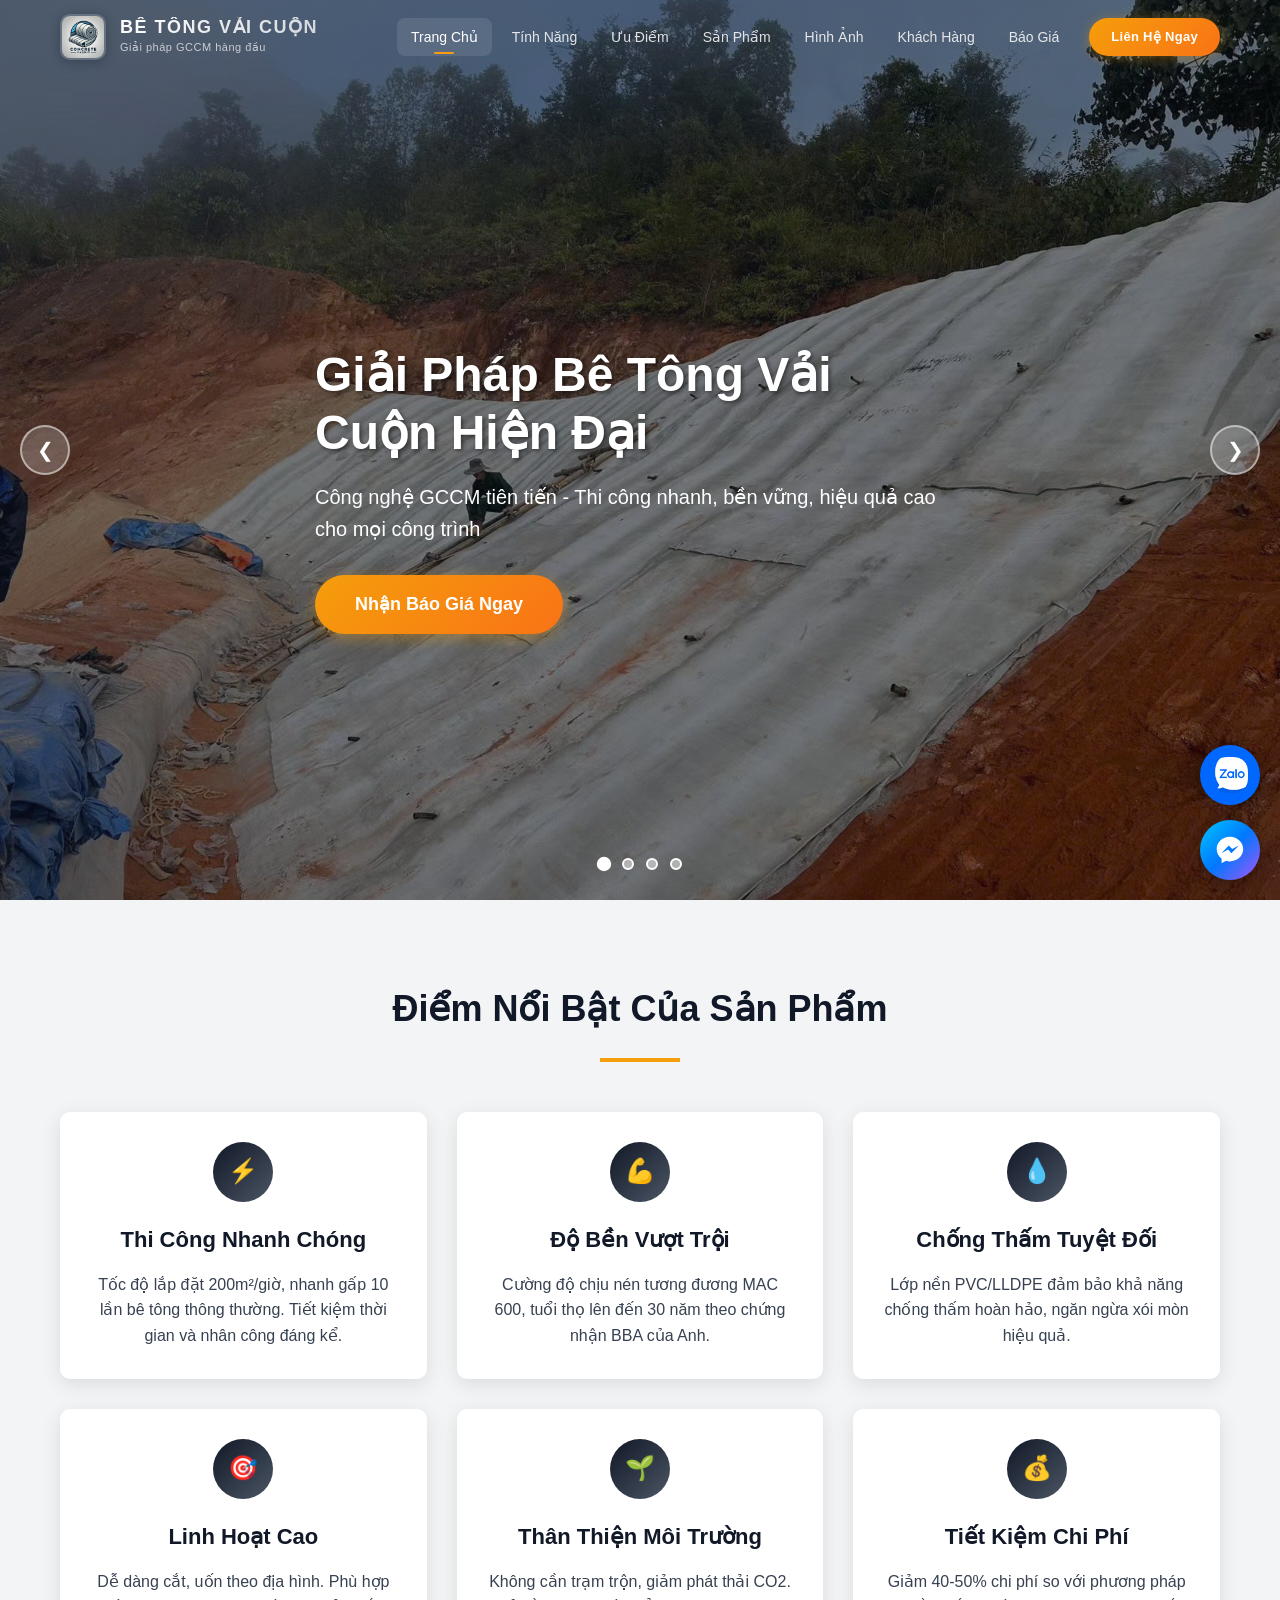
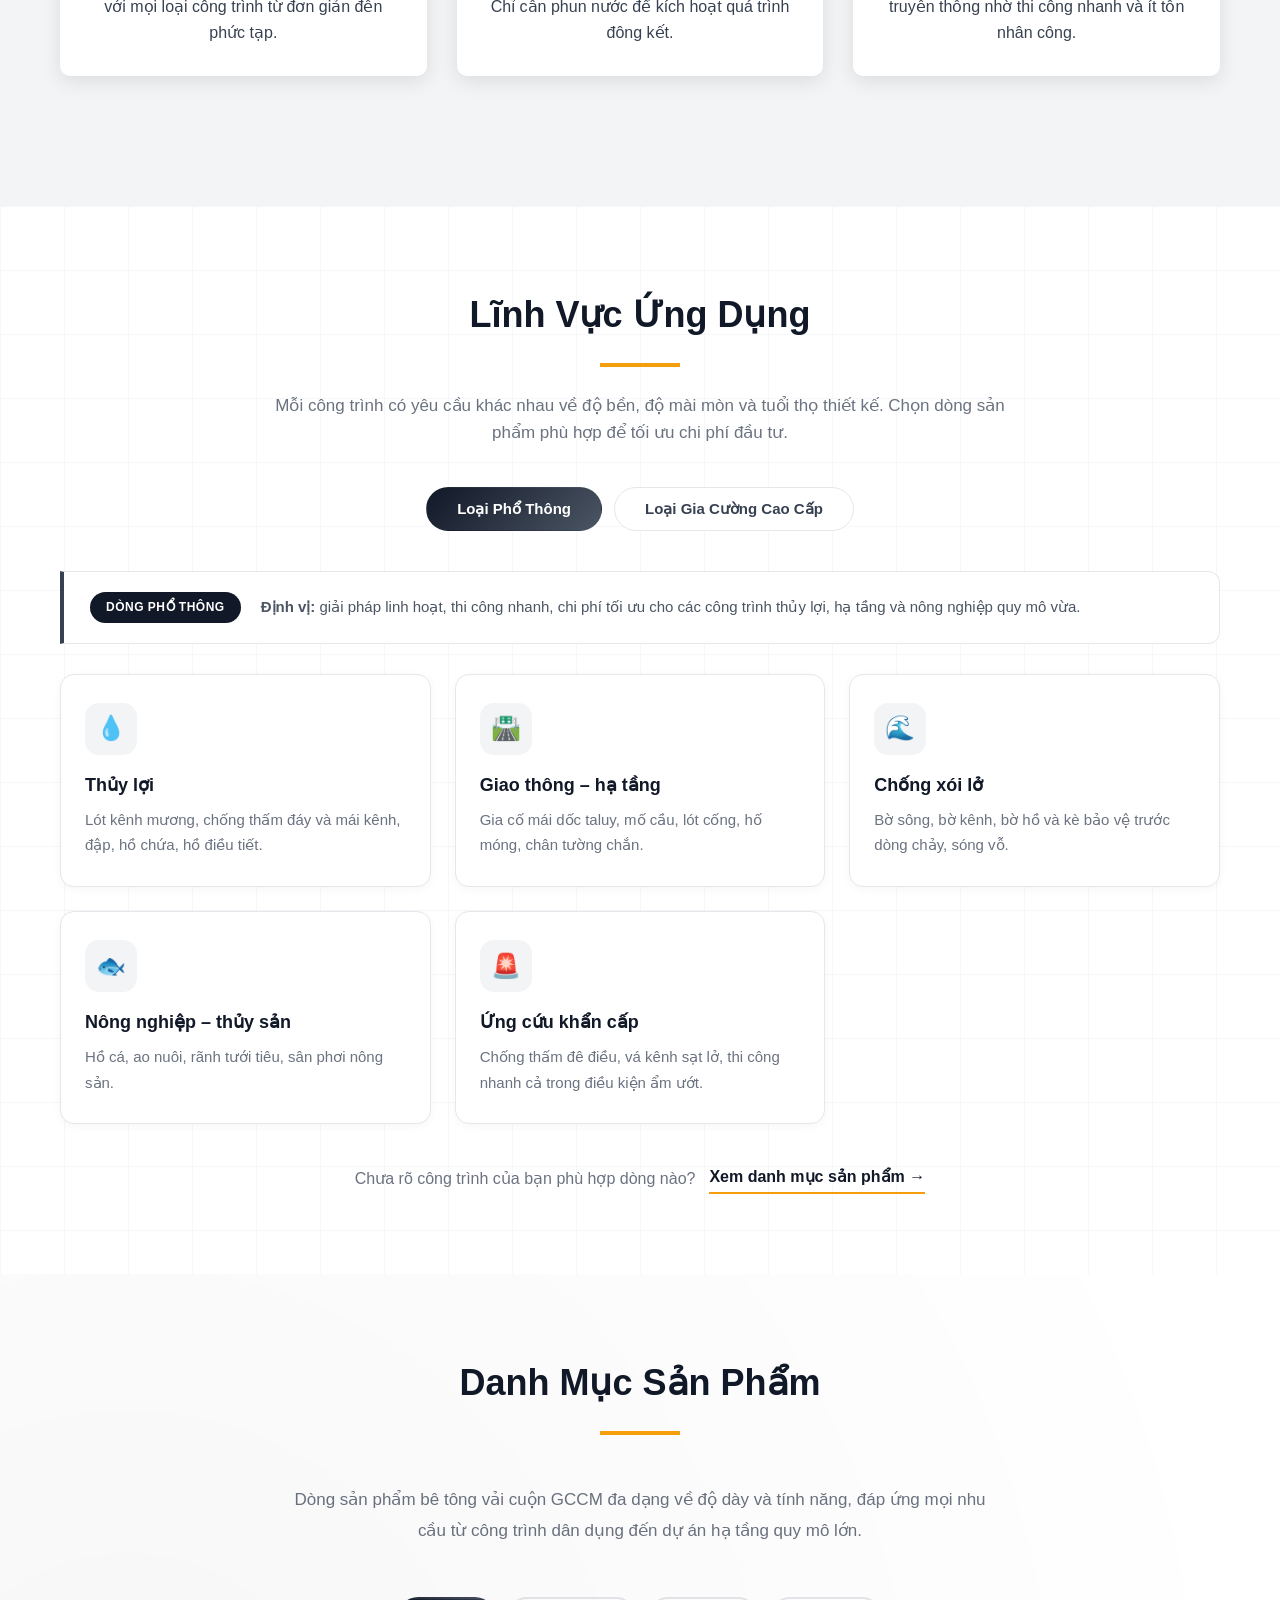
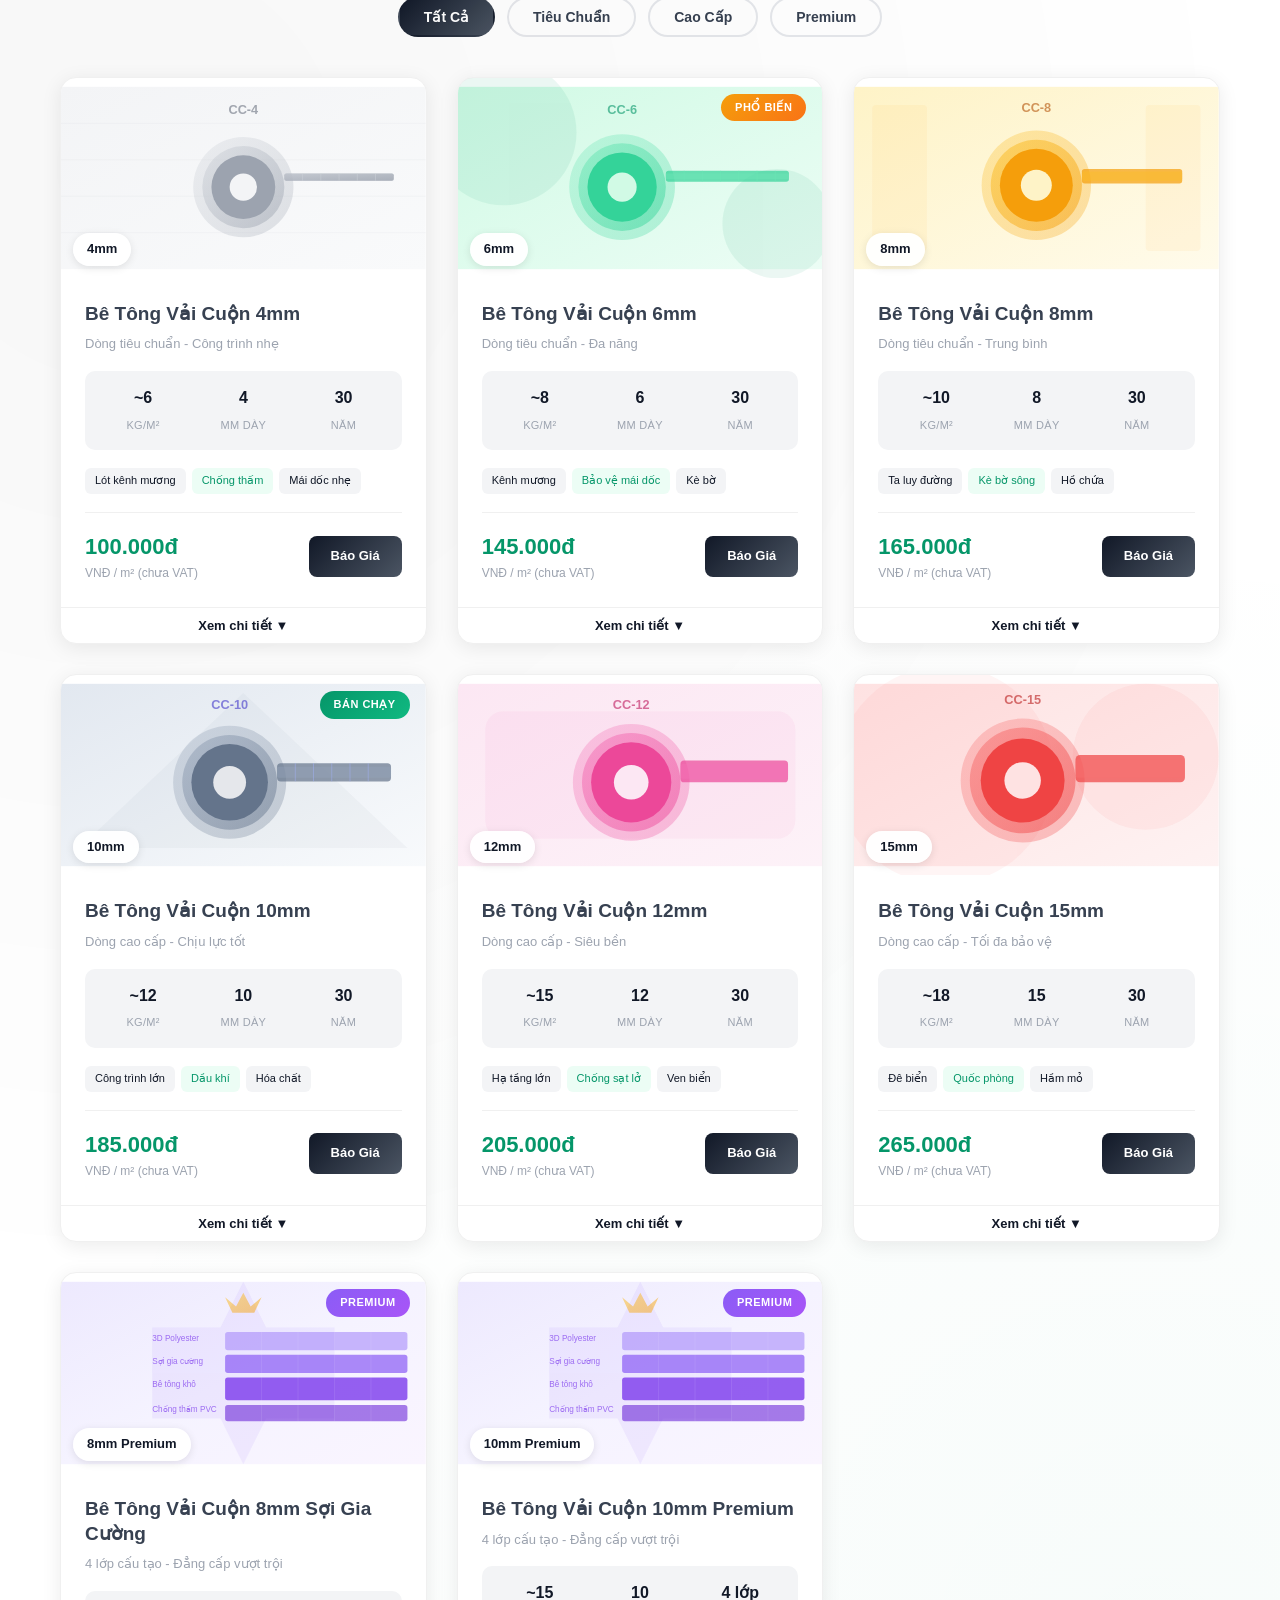
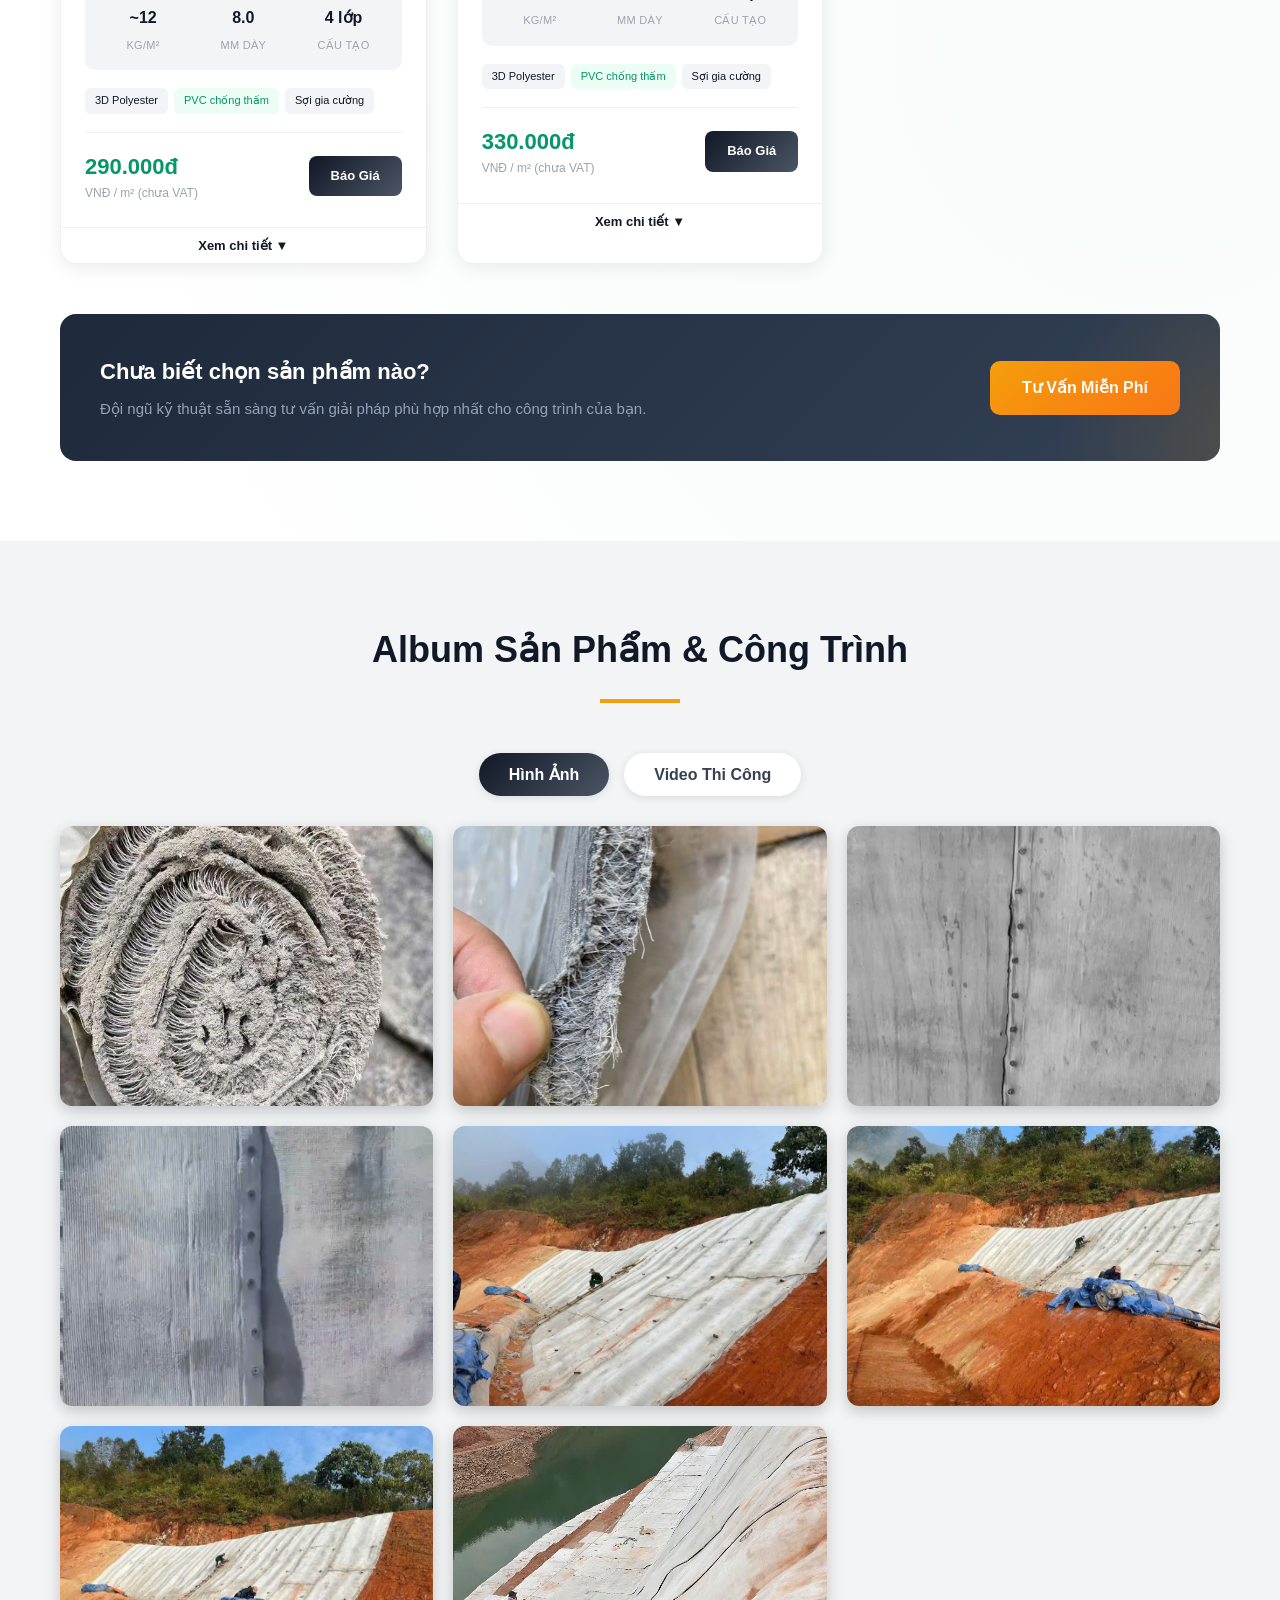
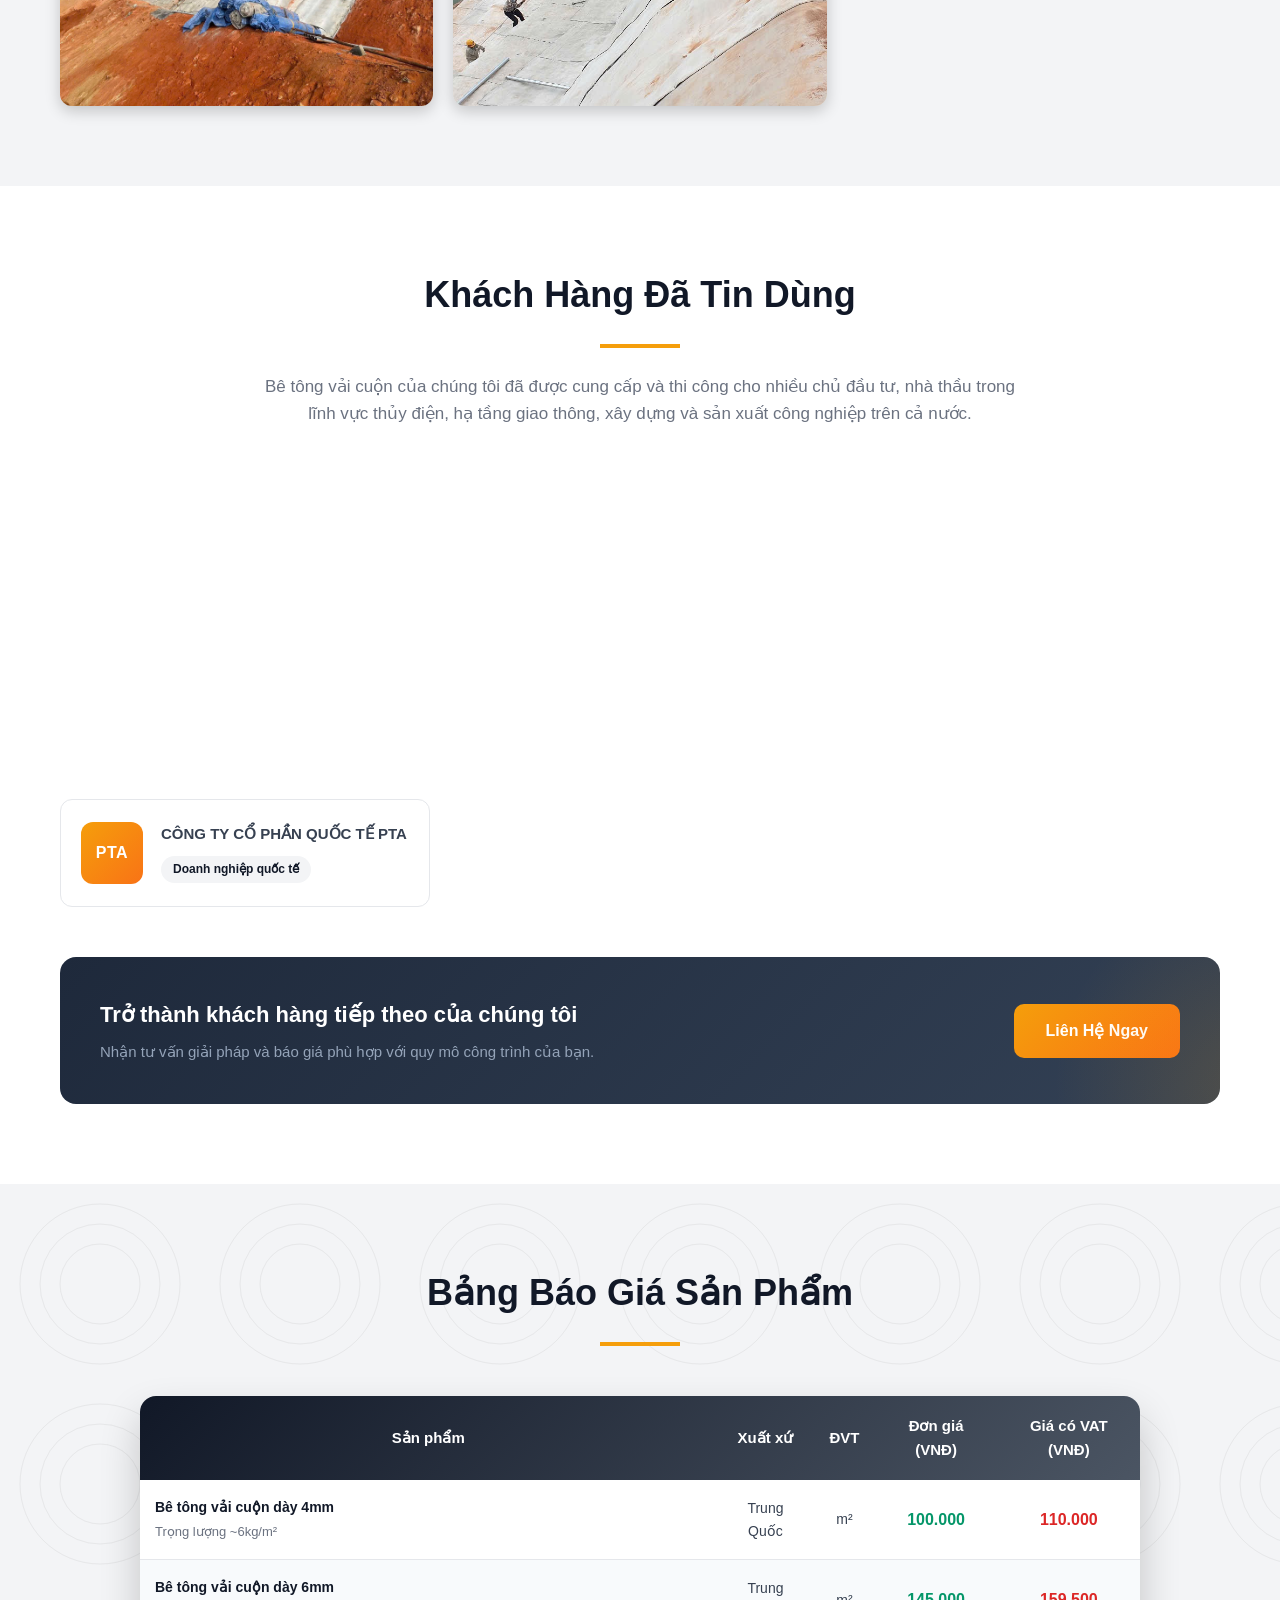
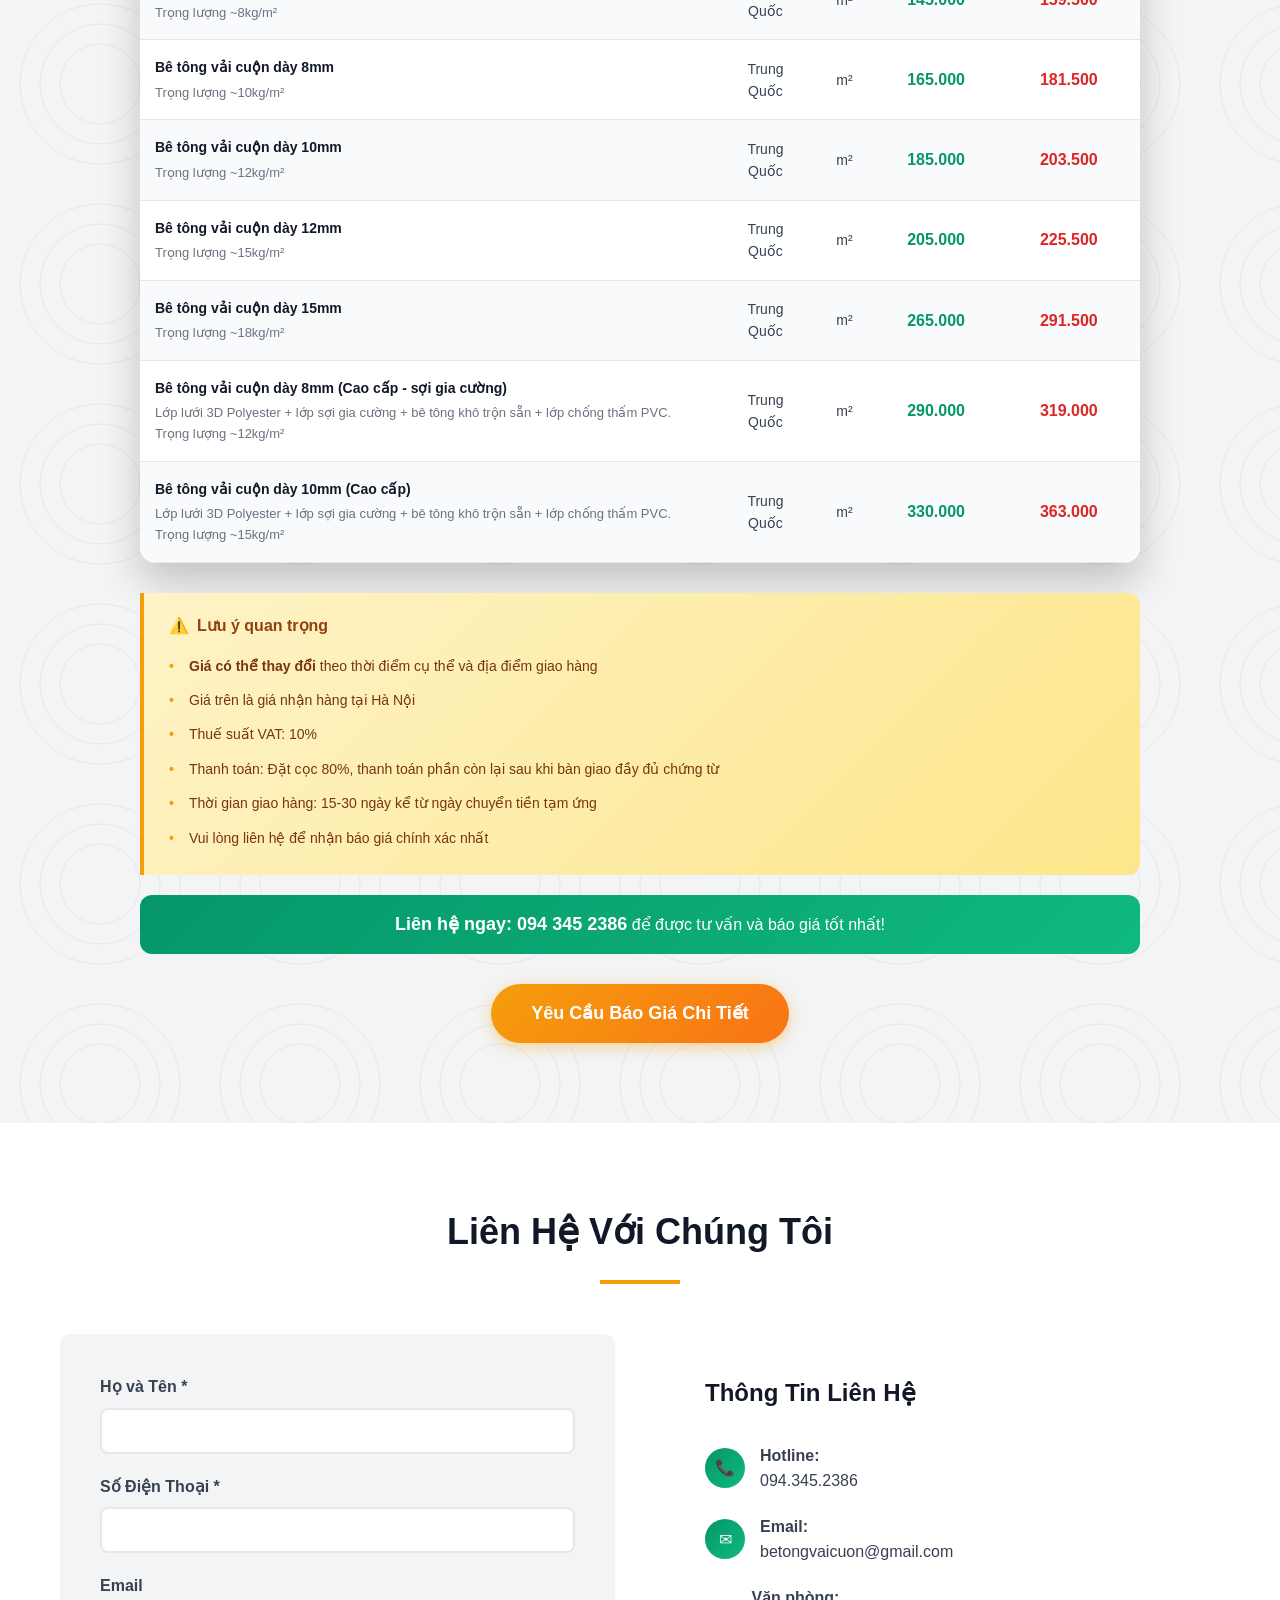
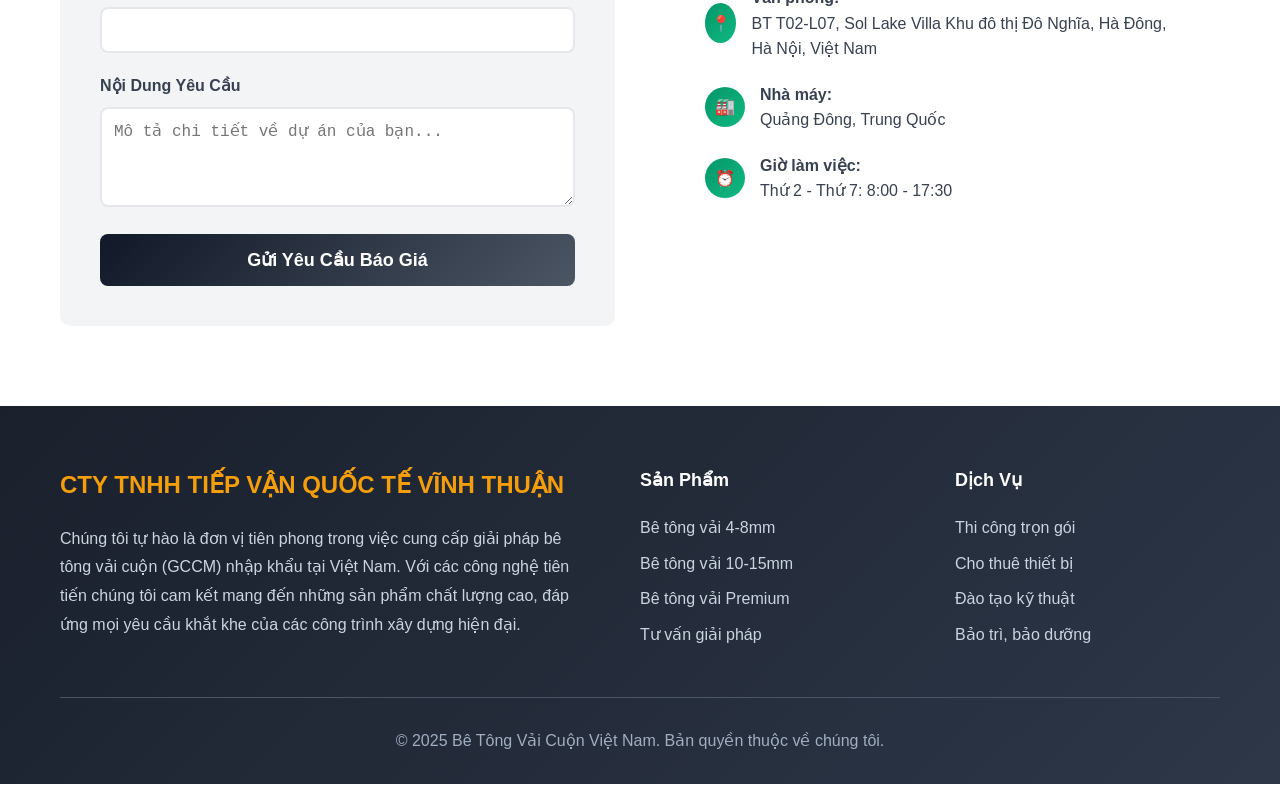
==== index.html @ e9484dfa "Update website" ====
<!DOCTYPE html>
<html lang="vi">

<head>
    <meta charset="UTF-8">
    <meta name="viewport" content="width=device-width, initial-scale=1.0">
    <title>Bê Tông Vải Cuộn - Giải Pháp Xây Dựng Hiện Đại</title>
    <link rel="icon" type="image/x-icon" href="favicon.ico">
    <link rel="icon" type="image/png" sizes="32x32" href="favicon-32.png">
    <link rel="icon" type="image/png" sizes="16x16" href="favicon-16.png">
    <link rel="apple-touch-icon" sizes="180x180" href="apple-touch-icon.png">

    <!-- Google Analytics 4 -->
    <script async src="https://www.googletagmanager.com/gtag/js?id=G-HFFKF2SC79"></script>
    <script>
        window.dataLayer = window.dataLayer || [];
        function gtag() { dataLayer.push(arguments); }
        gtag('js', new Date());
        gtag('config', 'G-HFFKF2SC79');
    </script>

    <!-- Facebook Pixel -->
    <script>
        !function (f, b, e, v, n, t, s) {
            if (f.fbq) return; n = f.fbq = function () {
                n.callMethod ?
                    n.callMethod.apply(n, arguments) : n.queue.push(arguments)
            };
            if (!f._fbq) f._fbq = n; n.push = n; n.loaded = !0; n.version = '2.0';
            n.queue = []; t = b.createElement(e); t.async = !0;
            t.src = v; s = b.getElementsByTagName(e)[0];
            s.parentNode.insertBefore(t, s)
        }(window, document, 'script',
            'https://connect.facebook.net/en_US/fbevents.js');
        fbq('init', 'XXXXXXXXXXXXXXXXX');
        fbq('track', 'PageView');
    </script>
    <noscript><img height="1" width="1" style="display:none"
            src="https://www.facebook.net/tr?id=XXXXXXXXXXXXXXXXX&ev=PageView&noscript=1" /></noscript>

    <style>
        * {
            margin: 0;
            padding: 0;
            box-sizing: border-box;
        }

        :root {
            --primary-color: #111827;
            --secondary-color: #059669;
            --accent-color: #f59e0b;
            --dark-gray: #374151;
            --light-gray: #f3f4f6;
            --white: #ffffff;
        }

        body {
            font-family: 'Segoe UI', Tahoma, Geneva, Verdana, sans-serif;
            line-height: 1.6;
            color: var(--dark-gray);
            overflow-x: hidden;
        }

        .container {
            max-width: 1200px;
            margin: 0 auto;
            padding: 0 20px;
        }

        /* Header */
        header {
            background: transparent;
            color: white;
            padding: 0;
            position: fixed;
            width: 100%;
            top: 0;
            z-index: 1000;
            transition: all 0.4s cubic-bezier(0.4, 0, 0.2, 1);
        }

        header.scrolled {
            background: rgba(255, 255, 255, 0.95);
            backdrop-filter: blur(20px) saturate(180%);
            -webkit-backdrop-filter: blur(20px) saturate(180%);
            box-shadow: 0 4px 24px rgba(0, 0, 0, 0.08);
        }

        /* Header khi cuộn: nền trắng, chữ đen */
        header.scrolled .nav-links a {
            color: var(--dark-gray);
        }

        header.scrolled .nav-links a:hover,
        header.scrolled .nav-links a.active {
            color: #000;
            background: rgba(0, 0, 0, 0.05);
        }

        header.scrolled .hamburger span {
            background: var(--primary-color);
        }

        header.scrolled .hamburger:hover {
            background: rgba(0, 0, 0, 0.05);
        }

        header.scrolled .logo-text .brand-name {
            background: linear-gradient(135deg, #111827, #4b5563);
            -webkit-background-clip: text;
            background-clip: text;
        }

        header.scrolled .logo-text .brand-tagline {
            color: #6b7280;
            opacity: 1;
        }

        .header-inner {
            display: flex;
            justify-content: space-between;
            align-items: center;
            padding: 14px 0;
            transition: padding 0.4s ease;
        }

        header.scrolled .header-inner {
            padding: 8px 0;
        }

        /* nav kept for legacy; header-inner is the actual flex container */

        .logo {
            display: flex;
            align-items: center;
            gap: 14px;
            text-decoration: none;
            color: white;
            position: relative;
            z-index: 1001;
        }

        .logo img {
            height: 46px;
            width: auto;
            border-radius: 10px;
            box-shadow: 0 2px 12px rgba(0, 0, 0, 0.25);
            transition: all 0.4s cubic-bezier(0.4, 0, 0.2, 1);
            border: 2px solid rgba(255, 255, 255, 0.15);
        }

        header.scrolled .logo img {
            height: 38px;
        }

        .logo:hover img {
            transform: scale(1.08) rotate(-2deg);
            box-shadow: 0 4px 16px rgba(0, 0, 0, 0.25);
            border-color: rgba(255, 255, 255, 0.3);
        }

        .logo-text {
            display: flex;
            flex-direction: column;
        }

        .logo-text .brand-name {
            font-size: 18px;
            font-weight: 800;
            text-transform: uppercase;
            letter-spacing: 1.5px;
            line-height: 1.2;
            background: linear-gradient(135deg, #ffffff, #d1d5db);
            -webkit-background-clip: text;
            -webkit-text-fill-color: transparent;
            background-clip: text;
        }

        .logo-text .brand-tagline {
            font-size: 11px;
            opacity: 0.7;
            letter-spacing: 0.5px;
            font-weight: 400;
        }

        /* Desktop nav links */
        .nav-links {
            display: flex;
            list-style: none;
            gap: 6px;
            align-items: center;
        }

        .nav-links li {
            position: relative;
        }

        .nav-links a {
            color: rgba(255, 255, 255, 0.85);
            text-decoration: none;
            transition: all 0.3s ease;
            font-weight: 500;
            font-size: 14px;
            padding: 8px 14px;
            border-radius: 8px;
            display: inline-block;
            position: relative;
            white-space: nowrap;
        }

        .nav-links a::after {
            content: '';
            position: absolute;
            bottom: 2px;
            left: 50%;
            transform: translateX(-50%) scaleX(0);
            width: 20px;
            height: 2px;
            background: var(--accent-color);
            border-radius: 2px;
            transition: transform 0.3s cubic-bezier(0.4, 0, 0.2, 1);
        }

        .nav-links a:hover {
            color: white;
            background: rgba(255, 255, 255, 0.08);
        }

        .nav-links a:hover::after {
            transform: translateX(-50%) scaleX(1);
        }

        .nav-links a.active {
            color: white;
            background: rgba(255, 255, 255, 0.1);
        }

        .nav-links a.active::after {
            transform: translateX(-50%) scaleX(1);
            background: var(--accent-color);
        }

        /* Nav CTA button */
        .nav-cta {
            margin-left: 10px;
        }

        .nav-cta a {
            background: linear-gradient(135deg, var(--accent-color), #f97316) !important;
            color: white !important;
            padding: 9px 22px !important;
            border-radius: 50px !important;
            font-weight: 700 !important;
            font-size: 13px !important;
            letter-spacing: 0.3px;
            box-shadow: 0 2px 12px rgba(245, 158, 11, 0.35);
            transition: all 0.3s ease !important;
        }

        .nav-cta a::after {
            display: none !important;
        }

        .nav-cta a:hover {
            transform: translateY(-2px) !important;
            box-shadow: 0 6px 20px rgba(245, 158, 11, 0.5) !important;
            background: linear-gradient(135deg, #f97316, var(--accent-color)) !important;
        }

        /* Hamburger menu */
        .hamburger {
            display: none;
            flex-direction: column;
            gap: 5px;
            cursor: pointer;
            padding: 8px;
            border-radius: 8px;
            transition: background 0.3s;
            z-index: 1001;
            background: none;
            border: none;
        }

        .hamburger:hover {
            background: rgba(255, 255, 255, 0.1);
        }

        .hamburger span {
            display: block;
            width: 24px;
            height: 2.5px;
            background: white;
            border-radius: 4px;
            transition: all 0.4s cubic-bezier(0.4, 0, 0.2, 1);
            transform-origin: center;
        }

        .hamburger.active span:nth-child(1) {
            transform: translateY(7.5px) rotate(45deg);
        }

        .hamburger.active span:nth-child(2) {
            opacity: 0;
            transform: scaleX(0);
        }

        .hamburger.active span:nth-child(3) {
            transform: translateY(-7.5px) rotate(-45deg);
        }

        /* Mobile menu overlay */
        .mobile-menu-overlay {
            display: none;
            position: fixed;
            top: 0;
            left: 0;
            width: 100%;
            height: 100%;
            background: rgba(0, 0, 0, 0.5);
            backdrop-filter: blur(4px);
            z-index: 999;
            opacity: 0;
            transition: opacity 0.3s ease;
        }

        .mobile-menu-overlay.active {
            opacity: 1;
        }

        /* Hero Section with Slider */
        .hero {
            height: 100vh;
            display: flex;
            align-items: center;
            position: relative;
            margin-top: 0;
            padding-top: 80px;
            overflow: hidden;
        }

        .hero-slider {
            position: absolute;
            top: 0;
            left: 0;
            width: 100%;
            height: 100%;
            z-index: 0;
        }

        .hero-slide {
            position: absolute;
            top: 0;
            left: 0;
            width: 100%;
            height: 100%;
            opacity: 0;
            transition: opacity 1s ease-in-out;
        }

        .hero-slide.active {
            opacity: 1;
        }

        .hero-slide img {
            width: 100%;
            height: 100%;
            object-fit: cover;
        }

        .hero-slide::after {
            content: '';
            position: absolute;
            top: 0;
            left: 0;
            width: 100%;
            height: 100%;
            background: linear-gradient(135deg, rgba(17, 24, 39, 0.6), rgba(0, 0, 0, 0.5));
        }

        .hero-content {
            max-width: 650px;
            animation: slideInLeft 1s ease-out;
            position: relative;
            z-index: 2;
        }

        /* Slider Navigation Dots */
        .slider-dots {
            position: absolute;
            bottom: 30px;
            left: 50%;
            transform: translateX(-50%);
            display: flex;
            gap: 12px;
            z-index: 3;
        }

        .slider-dot {
            width: 12px;
            height: 12px;
            border-radius: 50%;
            background: rgba(255, 255, 255, 0.5);
            cursor: pointer;
            transition: all 0.3s;
            border: 2px solid white;
        }

        .slider-dot.active {
            background: white;
            transform: scale(1.2);
        }

        .slider-dot:hover {
            background: rgba(255, 255, 255, 0.8);
        }

        /* Slider Arrows */
        .slider-arrow {
            position: absolute;
            top: 50%;
            transform: translateY(-50%);
            width: 50px;
            height: 50px;
            background: rgba(255, 255, 255, 0.2);
            border: 2px solid rgba(255, 255, 255, 0.5);
            border-radius: 50%;
            display: flex;
            align-items: center;
            justify-content: center;
            cursor: pointer;
            z-index: 3;
            transition: all 0.3s;
            color: white;
            font-size: 20px;
        }

        .slider-arrow:hover {
            background: rgba(255, 255, 255, 0.4);
            border-color: white;
        }

        .slider-arrow.prev {
            left: 20px;
        }

        .slider-arrow.next {
            right: 20px;
        }

        @media (max-width: 768px) {
            .slider-arrow {
                width: 40px;
                height: 40px;
                font-size: 16px;
            }

            .slider-dots {
                bottom: 20px;
            }

            .slider-dot {
                width: 10px;
                height: 10px;
            }
        }

        @keyframes slideInLeft {
            from {
                opacity: 0;
                transform: translateX(-50px);
            }

            to {
                opacity: 1;
                transform: translateX(0);
            }
        }

        .hero h1 {
            font-size: 48px;
            margin-bottom: 20px;
            color: white;
            text-shadow: 2px 2px 4px rgba(0, 0, 0, 0.5);
            line-height: 1.2;
        }

        .hero p {
            font-size: 20px;
            margin-bottom: 30px;
            color: white;
        }

        .cta-button {
            display: inline-block;
            padding: 15px 40px;
            background: linear-gradient(135deg, var(--accent-color), #f97316);
            color: white;
            text-decoration: none;
            border-radius: 50px;
            font-size: 18px;
            font-weight: bold;
            transition: all 0.3s;
            box-shadow: 0 4px 15px rgba(245, 158, 11, 0.4);
        }

        .cta-button:hover {
            transform: translateY(-3px);
            box-shadow: 0 6px 20px rgba(245, 158, 11, 0.6);
        }

        /* Features Section */
        .features {
            padding: 80px 0;
            background: var(--light-gray);
        }

        .section-title {
            text-align: center;
            font-size: 36px;
            margin-bottom: 50px;
            color: var(--primary-color);
            position: relative;
        }

        .section-title::after {
            content: '';
            display: block;
            width: 80px;
            height: 4px;
            background: var(--accent-color);
            margin: 20px auto;
        }

        .features-grid {
            display: grid;
            grid-template-columns: repeat(auto-fit, minmax(300px, 1fr));
            gap: 30px;
            margin-bottom: 50px;
        }

        .feature-card {
            background: white;
            padding: 30px;
            border-radius: 10px;
            box-shadow: 0 5px 20px rgba(0, 0, 0, 0.1);
            transition: all 0.3s;
            text-align: center;
        }

        .feature-card:hover {
            transform: translateY(-10px);
            box-shadow: 0 10px 30px rgba(0, 0, 0, 0.2);
        }

        .feature-icon {
            width: 60px;
            height: 60px;
            background: linear-gradient(135deg, #111827, #4b5563);
            border-radius: 50%;
            display: flex;
            align-items: center;
            justify-content: center;
            margin: 0 auto 20px;
            font-size: 24px;
            color: white;
        }

        .feature-card h3 {
            color: var(--primary-color);
            margin-bottom: 15px;
            font-size: 22px;
        }

        /* Advantages Section */
        .advantages {
            padding: 80px 0;
            background-color: #ffffff;
            background-image: url('data:image/svg+xml;utf8,<svg xmlns="http://www.w3.org/2000/svg" width="64" height="64"><path d="M 64 0 L 0 0 0 64" fill="none" stroke="%23eef0f3" stroke-width="1"/></svg>');
            background-size: 64px 64px;
            position: relative;
        }

        .app-intro {
            max-width: 760px;
            margin: -25px auto 40px;
            text-align: center;
            font-size: 17px;
            color: #6b7280;
        }

        /* Tab chọn dòng sản phẩm */
        .app-tabs {
            display: flex;
            justify-content: center;
            gap: 12px;
            margin-bottom: 40px;
            flex-wrap: wrap;
        }

        .app-tab {
            padding: 12px 30px;
            border: 1px solid #e5e7eb;
            border-radius: 50px;
            background: white;
            color: var(--dark-gray);
            font-size: 15px;
            font-weight: 600;
            cursor: pointer;
            transition: all 0.3s;
        }

        .app-tab:hover:not(.active) {
            border-color: #9ca3af;
        }

        .app-tab.active {
            background: linear-gradient(135deg, #111827, #4b5563);
            color: white;
            border-color: transparent;
        }

        .app-panel {
            display: none;
        }

        .app-panel.active {
            display: block;
            animation: fadeInUp 0.4s ease-out;
        }

        @keyframes fadeInUp {
            from {
                opacity: 0;
                transform: translateY(12px);
            }

            to {
                opacity: 1;
                transform: translateY(0);
            }
        }

        /* Dải định vị dòng sản phẩm */
        .app-positioning {
            display: flex;
            align-items: center;
            gap: 20px;
            flex-wrap: wrap;
            background: white;
            border: 1px solid #e5e7eb;
            border-left: 4px solid var(--dark-gray);
            border-radius: 0 12px 12px 0;
            padding: 20px 26px;
            margin-bottom: 30px;
        }

        .app-positioning.premium {
            border-left-color: var(--accent-color);
            background: linear-gradient(135deg, #fffbeb, #ffffff);
        }

        .app-positioning p {
            margin: 0;
            font-size: 15px;
            color: #4b5563;
            flex: 1;
            min-width: 260px;
        }

        .app-badge {
            display: inline-block;
            padding: 6px 16px;
            border-radius: 50px;
            background: var(--primary-color);
            color: white;
            font-size: 12px;
            font-weight: 700;
            text-transform: uppercase;
            letter-spacing: 0.5px;
            white-space: nowrap;
        }

        .app-badge.premium {
            background: linear-gradient(135deg, var(--accent-color), #f97316);
        }

        /* Lưới thẻ ứng dụng */
        .app-grid {
            display: grid;
            grid-template-columns: repeat(auto-fit, minmax(300px, 1fr));
            gap: 24px;
        }

        .app-card {
            background: white;
            border: 1px solid #e5e7eb;
            border-radius: 14px;
            padding: 28px 24px;
            box-shadow: 0 2px 10px rgba(0, 0, 0, 0.04);
            transition: all 0.3s;
            position: relative;
            overflow: hidden;
        }

        .app-card::after {
            content: '';
            position: absolute;
            left: 0;
            right: 0;
            bottom: 0;
            height: 3px;
            background: var(--dark-gray);
            transform: scaleX(0);
            transform-origin: left;
            transition: transform 0.35s;
        }

        .app-card.premium::after {
            background: linear-gradient(90deg, var(--accent-color), #f97316);
        }

        .app-card:hover {
            transform: translateY(-6px);
            border-color: #d1d5db;
            box-shadow: 0 14px 34px rgba(0, 0, 0, 0.09);
        }

        .app-card:hover::after {
            transform: scaleX(1);
        }

        .app-icon {
            width: 52px;
            height: 52px;
            border-radius: 14px;
            background: var(--light-gray);
            display: flex;
            align-items: center;
            justify-content: center;
            font-size: 24px;
            margin-bottom: 18px;
        }

        .app-card.premium .app-icon {
            background: #fef3c7;
        }

        .app-card h3 {
            font-size: 18px;
            color: var(--primary-color);
            margin-bottom: 10px;
            line-height: 1.35;
        }

        .app-card p {
            font-size: 15px;
            color: #6b7280;
            line-height: 1.7;
            margin: 0;
        }

        /* Chân mục ứng dụng */
        .app-foot {
            display: flex;
            align-items: center;
            justify-content: center;
            gap: 14px;
            flex-wrap: wrap;
            margin-top: 40px;
            font-size: 16px;
            color: #6b7280;
        }

        .app-foot p {
            margin: 0;
        }

        .app-foot-link {
            color: var(--primary-color);
            font-weight: 700;
            text-decoration: none;
            border-bottom: 2px solid var(--accent-color);
            padding-bottom: 2px;
            transition: all 0.3s;
        }

        .app-foot-link:hover {
            color: var(--accent-color);
        }

        /* Ứng dụng responsive */
        @media (max-width: 768px) {
            .app-intro {
                font-size: 15px;
            }

            .app-tab {
                padding: 10px 20px;
                font-size: 14px;
            }

            .app-grid {
                grid-template-columns: 1fr;
            }

            .app-positioning {
                padding: 18px 20px;
            }

            .app-foot {
                flex-direction: column;
                gap: 8px;
                text-align: center;
            }
        }

        /* ========== Product Catalogue Section ========== */
        .catalogue {
            padding: 80px 0;
            background: white;
            position: relative;
            overflow: hidden;
        }

        .catalogue::before {
            content: '';
            position: absolute;
            top: 0;
            left: 0;
            right: 0;
            bottom: 0;
            background:
                radial-gradient(circle at 10% 20%, rgba(0, 0, 0, 0.03) 0%, transparent 50%),
                radial-gradient(circle at 90% 80%, rgba(5, 150, 105, 0.03) 0%, transparent 50%);
            pointer-events: none;
        }

        .catalogue-intro {
            text-align: center;
            max-width: 700px;
            margin: 0 auto 50px;
            color: #6b7280;
            font-size: 17px;
            line-height: 1.8;
        }

        /* Category filter tabs */
        .catalogue-filters {
            display: flex;
            justify-content: center;
            gap: 12px;
            margin-bottom: 40px;
            flex-wrap: wrap;
        }

        .catalogue-filter {
            padding: 10px 24px;
            border: 2px solid #e5e7eb;
            border-radius: 50px;
            background: white;
            color: var(--dark-gray);
            font-size: 14px;
            font-weight: 600;
            cursor: pointer;
            transition: all 0.3s;
        }

        .catalogue-filter:hover {
            border-color: var(--primary-color);
            color: var(--primary-color);
        }

        .catalogue-filter.active {
            background: linear-gradient(135deg, #111827, #4b5563);
            color: white;
            border-color: transparent;
        }

        /* Product cards grid */
        .catalogue-grid {
            display: grid;
            grid-template-columns: repeat(auto-fill, minmax(340px, 1fr));
            gap: 30px;
            position: relative;
            z-index: 1;
        }

        .product-card {
            background: white;
            border-radius: 16px;
            overflow: hidden;
            box-shadow: 0 4px 20px rgba(0, 0, 0, 0.08);
            transition: all 0.4s cubic-bezier(0.25, 0.46, 0.45, 0.94);
            position: relative;
            border: 1px solid #f0f0f0;
        }

        .product-card:hover {
            transform: translateY(-8px);
            box-shadow: 0 20px 40px rgba(0, 0, 0, 0.15);
        }

        .product-card-badge {
            position: absolute;
            top: 16px;
            right: 16px;
            padding: 5px 14px;
            border-radius: 20px;
            font-size: 11px;
            font-weight: 700;
            text-transform: uppercase;
            letter-spacing: 0.5px;
            z-index: 2;
        }

        .badge-popular {
            background: linear-gradient(135deg, #f59e0b, #f97316);
            color: white;
        }

        .badge-premium {
            background: linear-gradient(135deg, #8b5cf6, #a855f7);
            color: white;
        }

        .badge-new {
            background: linear-gradient(135deg, #059669, #10b981);
            color: white;
        }

        /* Product visual area */
        .product-visual {
            height: 200px;
            position: relative;
            overflow: hidden;
            display: flex;
            align-items: center;
            justify-content: center;
        }

        .product-visual svg {
            width: 100%;
            height: 100%;
        }

        /* Thickness indicator */
        .thickness-indicator {
            position: absolute;
            bottom: 12px;
            left: 12px;
            background: rgba(255, 255, 255, 0.95);
            backdrop-filter: blur(10px);
            padding: 6px 14px;
            border-radius: 20px;
            font-size: 13px;
            font-weight: 700;
            color: var(--primary-color);
            box-shadow: 0 2px 8px rgba(0, 0, 0, 0.1);
        }

        /* Product info area */
        .product-info {
            padding: 24px;
        }

        .product-info h3 {
            font-size: 19px;
            color: var(--dark-gray);
            margin-bottom: 8px;
            line-height: 1.3;
        }

        .product-subtitle {
            font-size: 13px;
            color: #9ca3af;
            margin-bottom: 16px;
        }

        /* Specs row */
        .product-specs {
            display: grid;
            grid-template-columns: 1fr 1fr 1fr;
            gap: 12px;
            margin-bottom: 18px;
            padding: 14px;
            background: var(--light-gray);
            border-radius: 10px;
        }

        .spec-item {
            text-align: center;
        }

        .spec-value {
            font-size: 16px;
            font-weight: 700;
            color: var(--primary-color);
            display: block;
        }

        .spec-label {
            font-size: 11px;
            color: #9ca3af;
            text-transform: uppercase;
            letter-spacing: 0.3px;
        }

        /* Application tags */
        .product-tags {
            display: flex;
            flex-wrap: wrap;
            gap: 6px;
            margin-bottom: 18px;
        }

        .product-tag {
            padding: 4px 10px;
            background: var(--light-gray);
            color: var(--primary-color);
            border-radius: 6px;
            font-size: 11px;
            font-weight: 500;
        }

        .product-tag.green {
            background: #ecfdf5;
            color: var(--secondary-color);
        }

        /* Price and CTA */
        .product-footer {
            display: flex;
            align-items: center;
            justify-content: space-between;
            padding-top: 16px;
            border-top: 1px solid #f0f0f0;
        }

        .product-price {
            display: flex;
            flex-direction: column;
        }

        .product-price .price-amount {
            font-size: 22px;
            font-weight: 800;
            color: var(--secondary-color);
        }

        .product-price .price-label {
            font-size: 12px;
            color: #9ca3af;
        }

        .product-cta {
            padding: 10px 22px;
            background: linear-gradient(135deg, #111827, #4b5563);
            color: white;
            border: none;
            border-radius: 8px;
            font-size: 13px;
            font-weight: 600;
            cursor: pointer;
            transition: all 0.3s;
            text-decoration: none;
        }

        .product-cta:hover {
            transform: translateY(-2px);
            box-shadow: 0 4px 12px rgba(0, 0, 0, 0.3);
        }

        /* Product detail expand */
        .product-details-toggle {
            display: block;
            width: 100%;
            padding: 10px;
            background: none;
            border: none;
            border-top: 1px solid #f0f0f0;
            color: var(--primary-color);
            font-size: 13px;
            font-weight: 600;
            cursor: pointer;
            transition: all 0.3s;
        }

        .product-details-toggle:hover {
            background: #f8fafc;
        }

        .product-details {
            max-height: 0;
            overflow: hidden;
            transition: max-height 0.4s ease;
            background: #f8fafc;
        }

        .product-details.open {
            max-height: 300px;
        }

        .product-details-inner {
            padding: 16px 24px;
        }

        .product-details-inner ul {
            list-style: none;
            padding: 0;
            margin: 0;
        }

        .product-details-inner li {
            padding: 6px 0;
            padding-left: 20px;
            position: relative;
            font-size: 13px;
            color: var(--dark-gray);
            line-height: 1.6;
        }

        .product-details-inner li::before {
            content: '';
            position: absolute;
            left: 0;
            top: 12px;
            width: 8px;
            height: 8px;
            border-radius: 50%;
            background: var(--secondary-color);
        }

        /* Compare banner */
        .catalogue-compare {
            margin-top: 50px;
            background: linear-gradient(135deg, #1e293b, #334155);
            border-radius: 16px;
            padding: 40px;
            display: flex;
            align-items: center;
            justify-content: space-between;
            gap: 30px;
            position: relative;
            z-index: 1;
            overflow: hidden;
        }

        .catalogue-compare::before {
            content: '';
            position: absolute;
            top: -50%;
            right: -20%;
            width: 400px;
            height: 400px;
            background: radial-gradient(circle, rgba(245, 158, 11, 0.15) 0%, transparent 70%);
            pointer-events: none;
        }

        .compare-text h3 {
            color: white;
            font-size: 22px;
            margin-bottom: 8px;
        }

        .compare-text p {
            color: #94a3b8;
            font-size: 15px;
        }

        .compare-cta {
            padding: 14px 32px;
            background: linear-gradient(135deg, var(--accent-color), #f97316);
            color: white;
            border: none;
            border-radius: 10px;
            font-size: 16px;
            font-weight: 700;
            cursor: pointer;
            transition: all 0.3s;
            text-decoration: none;
            white-space: nowrap;
        }

        .compare-cta:hover {
            transform: translateY(-2px);
            box-shadow: 0 6px 20px rgba(245, 158, 11, 0.4);
        }

        /* Catalogue responsive */
        @media (max-width: 768px) {
            .catalogue-grid {
                grid-template-columns: 1fr;
            }

            .catalogue-compare {
                flex-direction: column;
                text-align: center;
                padding: 30px 20px;
            }

            .compare-text h3 {
                font-size: 18px;
            }

            .product-specs {
                grid-template-columns: 1fr 1fr 1fr;
                gap: 8px;
            }

            .catalogue-filters {
                gap: 8px;
            }

            .catalogue-filter {
                padding: 8px 16px;
                font-size: 13px;
            }
        }

        @media (max-width: 414px) {
            .product-info h3 {
                font-size: 17px;
            }

            .product-footer {
                flex-direction: column;
                gap: 12px;
                align-items: stretch;
                text-align: center;
            }

            .product-cta {
                text-align: center;
            }
        }

        /* Gallery Section */
        .gallery {
            padding: 80px 0;
            background: var(--light-gray);
        }

        .gallery-tabs {
            display: flex;
            justify-content: center;
            gap: 15px;
            margin-bottom: 30px;
        }

        .gallery-tab {
            padding: 12px 30px;
            border: none;
            border-radius: 50px;
            font-size: 16px;
            font-weight: 600;
            cursor: pointer;
            transition: all 0.3s;
            background: white;
            color: var(--dark-gray);
            box-shadow: 0 2px 10px rgba(0, 0, 0, 0.1);
        }

        .gallery-tab.active {
            background: linear-gradient(135deg, #111827, #4b5563);
            color: white;
        }

        .gallery-tab:hover:not(.active) {
            background: #e5e7eb;
        }

        .gallery-content {
            display: none;
        }

        .gallery-content.active {
            display: block;
        }

        .gallery-grid {
            display: grid;
            grid-template-columns: repeat(auto-fit, minmax(280px, 1fr));
            gap: 20px;
            margin-top: 20px;
        }

        .gallery-item {
            position: relative;
            overflow: hidden;
            border-radius: 12px;
            box-shadow: 0 5px 15px rgba(0, 0, 0, 0.2);
            height: 280px;
            cursor: pointer;
            transition: all 0.3s;
        }

        .gallery-item:hover {
            transform: scale(1.03);
            box-shadow: 0 10px 30px rgba(0, 0, 0, 0.3);
        }

        .gallery-item img {
            width: 100%;
            height: 100%;
            object-fit: cover;
            transition: all 0.3s;
        }

        .gallery-item:hover img {
            transform: scale(1.1);
        }

        .gallery-item video {
            width: 100%;
            height: 100%;
            object-fit: cover;
        }

        .gallery-overlay {
            position: absolute;
            top: 0;
            left: 0;
            right: 0;
            bottom: 0;
            background: linear-gradient(to top, rgba(0, 0, 0, 0.8), transparent);
            display: flex;
            align-items: flex-end;
            padding: 20px;
            opacity: 0;
            transition: opacity 0.3s;
            pointer-events: none;
        }

        .gallery-item:hover .gallery-overlay {
            opacity: 1;
        }

        .gallery-overlay span {
            color: white;
            font-size: 16px;
            font-weight: 500;
        }

        .video-badge {
            position: absolute;
            top: 15px;
            right: 15px;
            background: rgba(0, 0, 0, 0.7);
            color: white;
            padding: 6px 12px;
            border-radius: 20px;
            font-size: 12px;
            font-weight: 600;
            display: flex;
            align-items: center;
            gap: 5px;
            z-index: 2;
        }

        .video-badge::before {
            content: '';
            width: 0;
            height: 0;
            border-left: 8px solid white;
            border-top: 5px solid transparent;
            border-bottom: 5px solid transparent;
        }

        /* Video grid for larger videos */
        .video-grid {
            display: grid;
            grid-template-columns: repeat(auto-fit, minmax(350px, 1fr));
            gap: 25px;
            margin-top: 20px;
        }

        .video-item {
            position: relative;
            border-radius: 12px;
            overflow: hidden;
            box-shadow: 0 5px 20px rgba(0, 0, 0, 0.2);
            background: #000;
        }

        .video-item video {
            width: 100%;
            height: auto;
            display: block;
            max-height: 400px;
            object-fit: contain;
            background: #000;
        }

        .video-caption {
            padding: 15px;
            background: white;
            text-align: center;
            font-weight: 500;
            color: var(--dark-gray);
        }

        @media (max-width: 768px) {
            .gallery-tabs {
                flex-wrap: wrap;
            }

            .gallery-tab {
                padding: 10px 20px;
                font-size: 14px;
            }

            .gallery-grid {
                grid-template-columns: 1fr;
            }

            .video-grid {
                grid-template-columns: 1fr;
            }

            .gallery-item {
                height: 220px;
            }
        }

        /* Clients Section */
        .clients {
            padding: 80px 0;
            background: var(--white);
        }

        .clients-intro {
            max-width: 760px;
            margin: -25px auto 45px;
            text-align: center;
            font-size: 17px;
            color: #6b7280;
        }

        .clients-grid {
            display: grid;
            grid-template-columns: repeat(auto-fit, minmax(320px, 1fr));
            gap: 25px;
        }

        .client-card {
            display: flex;
            align-items: center;
            gap: 18px;
            background: white;
            border: 1px solid #e5e7eb;
            border-radius: 12px;
            padding: 22px 20px;
            position: relative;
            overflow: hidden;
            transition: all 0.3s;
        }

        .client-card::before {
            content: '';
            position: absolute;
            top: 0;
            bottom: 0;
            left: 0;
            width: 4px;
            background: linear-gradient(180deg, #111827, #9ca3af);
            transform: scaleY(0);
            transform-origin: top;
            transition: transform 0.3s;
        }

        .client-card:hover {
            transform: translateY(-5px);
            border-color: #d1d5db;
            box-shadow: 0 10px 30px rgba(0, 0, 0, 0.1);
        }

        .client-card:hover::before {
            transform: scaleY(1);
        }

        .client-logo {
            flex-shrink: 0;
            width: 62px;
            height: 62px;
            border-radius: 12px;
            background: linear-gradient(135deg, #111827, #4b5563);
            color: white;
            display: flex;
            align-items: center;
            justify-content: center;
            font-size: 16px;
            font-weight: 700;
            letter-spacing: 0.5px;
        }

        .client-logo.green {
            background: linear-gradient(135deg, var(--secondary-color), #10b981);
        }

        .client-logo.amber {
            background: linear-gradient(135deg, var(--accent-color), #f97316);
        }

        .client-logo.slate {
            background: linear-gradient(135deg, #334155, #64748b);
        }

        .client-info h3 {
            font-size: 15px;
            line-height: 1.45;
            font-weight: 700;
            text-transform: uppercase;
            color: var(--dark-gray);
            margin-bottom: 10px;
        }

        .client-tag {
            display: inline-block;
            padding: 4px 12px;
            border-radius: 20px;
            background: var(--light-gray);
            font-size: 12px;
            font-weight: 600;
            color: var(--primary-color);
        }

        .clients-banner {
            margin-top: 50px;
            background: linear-gradient(135deg, #1e293b, #334155);
            border-radius: 16px;
            padding: 40px;
            display: flex;
            align-items: center;
            justify-content: space-between;
            gap: 30px;
            position: relative;
            overflow: hidden;
        }

        .clients-banner::before {
            content: '';
            position: absolute;
            top: -50%;
            right: -20%;
            width: 400px;
            height: 400px;
            background: radial-gradient(circle, rgba(245, 158, 11, 0.15) 0%, transparent 70%);
            pointer-events: none;
        }

        /* Clients responsive */
        @media (max-width: 768px) {
            .clients-grid {
                grid-template-columns: 1fr;
            }

            .clients-intro {
                font-size: 15px;
            }

            .clients-banner {
                flex-direction: column;
                text-align: center;
                padding: 30px 20px;
            }
        }

        /* Pricing Section */
        .pricing {
            padding: 80px 0;
            background: var(--light-gray);
            color: var(--dark-gray);
            position: relative;
            overflow: hidden;
        }

        .pricing::before {
            content: '';
            position: absolute;
            top: 0;
            left: 0;
            right: 0;
            bottom: 0;
            background: url('data:image/svg+xml;utf8,<svg xmlns="http://www.w3.org/2000/svg" viewBox="0 0 100 100"><circle cx="50" cy="50" r="40" fill="none" stroke="rgba(0,0,0,0.05)" stroke-width="0.5"/><circle cx="50" cy="50" r="30" fill="none" stroke="rgba(0,0,0,0.05)" stroke-width="0.5"/><circle cx="50" cy="50" r="20" fill="none" stroke="rgba(0,0,0,0.05)" stroke-width="0.5"/></svg>');
            background-size: 200px 200px;
            animation: float 20s ease-in-out infinite;
        }

        @keyframes float {

            0%,
            100% {
                transform: translate(0, 0);
            }

            50% {
                transform: translate(50px, -50px);
            }
        }

        .pricing-card {
            background: rgba(255, 255, 255, 0.95);
            color: var(--dark-gray);
            padding: 50px;
            border-radius: 20px;
            text-align: center;
            max-width: 500px;
            margin: 0 auto;
            box-shadow: 0 20px 40px rgba(0, 0, 0, 0.2);
            position: relative;
            z-index: 1;
        }

        .price {
            font-size: 48px;
            font-weight: bold;
            color: var(--primary-color);
            margin: 20px 0;
        }

        .price-unit {
            font-size: 20px;
            color: var(--dark-gray);
        }

        .price-features {
            list-style: none;
            padding: 30px 0;
        }

        .price-features li {
            padding: 10px 0;
            border-bottom: 1px solid #e5e7eb;
        }

        /* Price Table */
        .price-table-container {
            max-width: 1000px;
            margin: 0 auto;
            position: relative;
            z-index: 1;
        }

        .price-table {
            width: 100%;
            background: rgba(255, 255, 255, 0.98);
            border-radius: 16px;
            overflow: hidden;
            box-shadow: 0 20px 40px rgba(0, 0, 0, 0.2);
        }

        .price-table table {
            width: 100%;
            border-collapse: collapse;
        }

        .price-table thead {
            background: linear-gradient(135deg, #111827, #4b5563);
        }

        .price-table th {
            padding: 18px 15px;
            color: white;
            font-weight: 600;
            text-align: center;
            font-size: 15px;
        }

        .price-table tbody tr {
            transition: all 0.3s;
        }

        .price-table tbody tr:nth-child(even) {
            background: #f8fafc;
        }

        .price-table tbody tr:hover {
            background: #f1f5f9;
        }

        .price-table td {
            padding: 16px 15px;
            text-align: center;
            color: var(--dark-gray);
            border-bottom: 1px solid #e5e7eb;
            font-size: 14px;
        }

        .price-table td:first-child {
            text-align: left;
            font-weight: 500;
        }

        .price-table .product-name {
            font-weight: 600;
            color: var(--primary-color);
        }

        .price-table .product-spec {
            font-size: 13px;
            color: #6b7280;
            margin-top: 4px;
        }

        .price-table .price-value {
            font-weight: 700;
            color: var(--secondary-color);
            font-size: 16px;
        }

        .price-table .price-vat {
            font-weight: 700;
            color: #dc2626;
            font-size: 16px;
        }

        .price-note {
            background: linear-gradient(135deg, #fef3c7, #fde68a);
            border-left: 4px solid var(--accent-color);
            padding: 20px 25px;
            margin-top: 30px;
            border-radius: 0 12px 12px 0;
            position: relative;
            z-index: 1;
        }

        .price-note-title {
            font-weight: 700;
            color: #92400e;
            margin-bottom: 10px;
            display: flex;
            align-items: center;
            gap: 8px;
        }

        .price-note ul {
            list-style: none;
            padding: 0;
            margin: 0;
        }

        .price-note li {
            padding: 6px 0;
            color: #78350f;
            font-size: 14px;
            padding-left: 20px;
            position: relative;
        }

        .price-note li::before {
            content: '•';
            position: absolute;
            left: 0;
            color: var(--accent-color);
            font-weight: bold;
        }

        .price-highlight {
            background: linear-gradient(135deg, #059669, #10b981);
            color: white;
            padding: 15px 25px;
            border-radius: 12px;
            margin-top: 20px;
            text-align: center;
            position: relative;
            z-index: 1;
        }

        .price-highlight strong {
            font-size: 18px;
        }

        /* Price table responsive */
        @media (max-width: 768px) {
            .price-table-container {
                padding: 0 10px;
            }

            .price-table th,
            .price-table td {
                padding: 12px 8px;
                font-size: 12px;
            }

            .price-table .price-value,
            .price-table .price-vat {
                font-size: 13px;
            }

            .price-note {
                padding: 15px 20px;
            }

            .price-note li {
                font-size: 13px;
            }
        }

        @media (max-width: 480px) {
            .price-table {
                font-size: 11px;
            }

            .price-table th {
                padding: 10px 5px;
                font-size: 11px;
            }

            .price-table td {
                padding: 10px 5px;
            }

            .price-table .product-spec {
                font-size: 10px;
            }

            .price-table .price-value,
            .price-table .price-vat {
                font-size: 12px;
            }
        }

        /* Contact Section */
        .contact {
            padding: 80px 0;
            background: white;
        }

        .contact-content {
            display: grid;
            grid-template-columns: 1fr 1fr;
            gap: 50px;
            align-items: start;
        }

        .contact-form {
            background: var(--light-gray);
            padding: 40px;
            border-radius: 10px;
        }

        .form-group {
            margin-bottom: 20px;
        }

        .form-group label {
            display: block;
            margin-bottom: 8px;
            font-weight: 600;
            color: var(--dark-gray);
        }

        .form-group input,
        .form-group textarea {
            width: 100%;
            padding: 12px;
            border: 2px solid #e5e7eb;
            border-radius: 8px;
            font-size: 16px;
            transition: all 0.3s;
            -webkit-appearance: none;
            -moz-appearance: none;
            appearance: none;
        }

        .form-group input:focus,
        .form-group textarea:focus {
            outline: none;
            border-color: var(--primary-color);
            box-shadow: 0 0 0 3px rgba(0, 0, 0, 0.08);
        }

        .submit-button {
            width: 100%;
            padding: 15px;
            background: linear-gradient(135deg, #111827, #4b5563);
            color: white;
            border: none;
            border-radius: 8px;
            font-size: 18px;
            font-weight: bold;
            cursor: pointer;
            transition: all 0.3s;
            -webkit-appearance: none;
            -moz-appearance: none;
            appearance: none;
        }

        .submit-button:hover {
            transform: translateY(-2px);
            box-shadow: 0 10px 20px rgba(0, 0, 0, 0.25);
        }

        .contact-info {
            padding: 40px;
        }

        .contact-info h3 {
            color: var(--primary-color);
            margin-bottom: 30px;
            font-size: 24px;
        }

        .info-item {
            display: flex;
            align-items: center;
            margin-bottom: 20px;
            font-size: 16px;
        }

        .info-icon {
            width: 40px;
            height: 40px;
            background: linear-gradient(135deg, var(--secondary-color), #10b981);
            border-radius: 50%;
            display: flex;
            align-items: center;
            justify-content: center;
            margin-right: 15px;
            color: white;
        }

        /* Footer */
        footer {
            background: linear-gradient(135deg, #1a202c, #2d3748);
            color: white;
            padding: 60px 0 30px;
        }

        .footer-content {
            display: grid;
            grid-template-columns: 2fr 1fr 1fr;
            gap: 50px;
            margin-bottom: 40px;
        }

        .footer-about h4 {
            font-size: 24px;
            margin-bottom: 20px;
            color: var(--accent-color);
        }

        .footer-about p {
            line-height: 1.8;
            color: #cbd5e0;
        }

        .footer-links h5 {
            font-size: 18px;
            margin-bottom: 20px;
            color: white;
        }

        .footer-links ul {
            list-style: none;
        }

        .footer-links li {
            margin-bottom: 10px;
        }

        .footer-links a {
            color: #cbd5e0;
            text-decoration: none;
            transition: color 0.3s;
        }

        .footer-links a:hover {
            color: var(--accent-color);
        }

        .footer-bottom {
            text-align: center;
            padding-top: 30px;
            border-top: 1px solid #4a5568;
            color: #a0aec0;
        }

        /* Responsive */
        @media (max-width: 768px) {
            .hamburger {
                display: flex;
            }

            .nav-links {
                position: fixed;
                top: 0;
                right: -100%;
                width: 280px;
                height: 100vh;
                background: #ffffff;
                flex-direction: column;
                padding: 90px 30px 40px;
                gap: 4px;
                transition: right 0.4s cubic-bezier(0.4, 0, 0.2, 1);
                box-shadow: -10px 0 40px rgba(0, 0, 0, 0.15);
                z-index: 1000;
                overflow-y: auto;
            }

            .nav-links.active {
                right: 0;
            }

            header .nav-links a,
            header.scrolled .nav-links a {
                font-size: 16px;
                padding: 14px 18px;
                border-radius: 10px;
                display: block;
                color: var(--dark-gray);
                border-bottom: 1px solid rgba(0, 0, 0, 0.06);
            }

            .nav-links a::after {
                display: none;
            }

            header .nav-links a:hover,
            header .nav-links a.active,
            header.scrolled .nav-links a:hover,
            header.scrolled .nav-links a.active {
                color: #000;
                background: rgba(0, 0, 0, 0.05);
            }

            .nav-cta {
                margin-left: 0;
                margin-top: 12px;
            }

            .nav-cta a {
                display: block !important;
                text-align: center !important;
                padding: 14px 22px !important;
                font-size: 15px !important;
            }

            .mobile-menu-overlay {
                display: block;
                pointer-events: none;
            }

            .mobile-menu-overlay.active {
                pointer-events: auto;
            }

            .logo-text .brand-tagline {
                display: none;
            }

            .logo img {
                height: 38px;
            }

            header.scrolled .logo img {
                height: 34px;
            }

            .hero h1 {
                font-size: 32px;
            }

            .contact-content {
                grid-template-columns: 1fr;
                gap: 30px;
            }

            .contact-form {
                padding: 20px;
            }

            .contact-info {
                padding: 20px;
            }

            .footer-content {
                grid-template-columns: 1fr;
                text-align: center;
            }

            .gallery-grid {
                grid-template-columns: 1fr;
            }

            .features-grid {
                grid-template-columns: 1fr;
                gap: 20px;
            }

            .section-title {
                font-size: 28px;
            }

            .price {
                font-size: 36px;
            }

            .pricing-card {
                padding: 30px 20px;
            }
        }

        /* Floating Social Buttons */
        .floating-buttons {
            position: fixed;
            bottom: 20px;
            right: 20px;
            display: flex;
            flex-direction: column;
            gap: 15px;
            z-index: 999;
        }

        .floating-btn {
            width: 60px;
            height: 60px;
            border-radius: 50%;
            display: flex;
            align-items: center;
            justify-content: center;
            text-decoration: none;
            box-shadow: 0 4px 15px rgba(0, 0, 0, 0.3);
            transition: all 0.3s ease;
            cursor: pointer;
        }

        .floating-btn:hover {
            transform: scale(1.1);
            box-shadow: 0 6px 20px rgba(0, 0, 0, 0.4);
        }

        .zalo-btn {
            background: #0068ff;
        }

        .zalo-btn svg {
            width: 35px;
            height: 35px;
        }

        .messenger-btn {
            background: linear-gradient(135deg, #00c6ff, #0078ff, #a855f7);
        }

        .messenger-btn svg {
            width: 32px;
            height: 32px;
            fill: white;
        }

        /* Floating buttons responsive */
        @media (max-width: 768px) {
            .floating-buttons {
                bottom: 15px;
                right: 15px;
                gap: 12px;
            }

            .floating-btn {
                width: 55px;
                height: 55px;
            }

            .zalo-btn svg {
                width: 30px;
                height: 30px;
            }

            .messenger-btn svg {
                width: 28px;
                height: 28px;
            }
        }

        /* iPhone specific fixes */
        @media (max-width: 414px) {
            .container {
                padding: 0 15px;
            }

            .hero h1 {
                font-size: 28px;
            }

            .hero p {
                font-size: 16px;
            }

            .cta-button {
                padding: 12px 30px;
                font-size: 16px;
            }

            .form-group input,
            .form-group textarea {
                font-size: 16px;
                /* Prevents zoom on iOS */
                padding: 15px;
            }

            .submit-button {
                font-size: 16px;
                padding: 18px;
            }

            .info-item {
                font-size: 14px;
            }

            .app-card h3 {
                font-size: 16px;
            }

            .app-card p {
                font-size: 14px;
            }

            .footer-about p {
                font-size: 14px;
            }
        }
    </style>
</head>

<body>
    <!-- Header -->
    <header id="mainHeader">
        <div class="container">
            <div class="header-inner">
                <a href="#home" class="logo">
                    <img src="/images/logo.jpg" alt="Logo Bê Tông Vải Cuộn">
                    <div class="logo-text">
                        <span class="brand-name">Bê Tông Vải Cuộn</span>
                        <span class="brand-tagline">Giải pháp GCCM hàng đầu</span>
                    </div>
                </a>
                <ul class="nav-links" id="navLinks">
                    <li><a href="#home" class="active">Trang Chủ</a></li>
                    <li><a href="#features">Tính Năng</a></li>
                    <li><a href="#advantages">Ưu Điểm</a></li>
                    <li><a href="#catalogue">Sản Phẩm</a></li>
                    <li><a href="#gallery">Hình Ảnh</a></li>
                    <li><a href="#clients">Khách Hàng</a></li>
                    <li><a href="#pricing">Báo Giá</a></li>
                    <li class="nav-cta"><a href="#contact">Liên Hệ Ngay</a></li>
                </ul>
                <button class="hamburger" id="hamburger" aria-label="Menu">
                    <span></span>
                    <span></span>
                    <span></span>
                </button>
            </div>
        </div>
        <div class="mobile-menu-overlay" id="menuOverlay"></div>
    </header>

    <!-- Hero Section -->
    <section id="home" class="hero">
        <!-- Background Slider -->
        <div class="hero-slider">
            <div class="hero-slide active">
                <img src="resources/IMG_0134.JPG" alt="Bê tông vải cuộn - Thi công">
            </div>
            <div class="hero-slide">
                <img src="resources/IMG_0131.JPG" alt="Bê tông vải cuộn - Công trình">
            </div>
            <div class="hero-slide">
                <img src="resources/IMG_0136.JPG" alt="Bê tông vải cuộn - Kè bờ">
            </div>
            <div class="hero-slide">
                <img src="resources/IMG_0141.JPG" alt="Bê tông vải cuộn - Ứng dụng">
            </div>
        </div>

        <!-- Slider Navigation -->
        <div class="slider-arrow prev">&#10094;</div>
        <div class="slider-arrow next">&#10095;</div>
        <div class="slider-dots">
            <div class="slider-dot active" data-slide="0"></div>
            <div class="slider-dot" data-slide="1"></div>
            <div class="slider-dot" data-slide="2"></div>
            <div class="slider-dot" data-slide="3"></div>
        </div>

        <div class="container">
            <div class="hero-content">
                <h1>Giải Pháp Bê Tông Vải Cuộn Hiện Đại</h1>
                <p>Công nghệ GCCM tiên tiến - Thi công nhanh, bền vững, hiệu quả cao cho mọi công trình</p>
                <a href="#contact" class="cta-button">Nhận Báo Giá Ngay</a>
            </div>
        </div>
    </section>

    <!-- Features Section -->
    <section id="features" class="features">
        <div class="container">
            <h2 class="section-title">Điểm Nổi Bật Của Sản Phẩm</h2>
            <div class="features-grid">
                <div class="feature-card">
                    <div class="feature-icon">⚡</div>
                    <h3>Thi Công Nhanh Chóng</h3>
                    <p>Tốc độ lắp đặt 200m²/giờ, nhanh gấp 10 lần bê tông thông thường. Tiết kiệm thời gian và nhân công
                        đáng kể.</p>
                </div>
                <div class="feature-card">
                    <div class="feature-icon">💪</div>
                    <h3>Độ Bền Vượt Trội</h3>
                    <p>Cường độ chịu nén tương đương MAC 600, tuổi thọ lên đến 30 năm theo chứng nhận BBA của Anh.</p>
                </div>
                <div class="feature-card">
                    <div class="feature-icon">💧</div>
                    <h3>Chống Thấm Tuyệt Đối</h3>
                    <p>Lớp nền PVC/LLDPE đảm bảo khả năng chống thấm hoàn hảo, ngăn ngừa xói mòn hiệu quả.</p>
                </div>
                <div class="feature-card">
                    <div class="feature-icon">🎯</div>
                    <h3>Linh Hoạt Cao</h3>
                    <p>Dễ dàng cắt, uốn theo địa hình. Phù hợp với mọi loại công trình từ đơn giản đến phức tạp.</p>
                </div>
                <div class="feature-card">
                    <div class="feature-icon">🌱</div>
                    <h3>Thân Thiện Môi Trường</h3>
                    <p>Không cần trạm trộn, giảm phát thải CO2. Chỉ cần phun nước để kích hoạt quá trình đông kết.</p>
                </div>
                <div class="feature-card">
                    <div class="feature-icon">💰</div>
                    <h3>Tiết Kiệm Chi Phí</h3>
                    <p>Giảm 40-50% chi phí so với phương pháp truyền thống nhờ thi công nhanh và ít tốn nhân công.</p>
                </div>
            </div>
        </div>
    </section>

    <!-- Advantages Section -->
    <section id="advantages" class="advantages">
        <div class="container">
            <h2 class="section-title">Lĩnh Vực Ứng Dụng</h2>
            <p class="app-intro">
                Mỗi công trình có yêu cầu khác nhau về độ bền, độ mài mòn và tuổi thọ thiết kế. Chọn dòng sản phẩm phù
                hợp để tối ưu chi phí đầu tư.
            </p>

            <div class="app-tabs">
                <button class="app-tab active" data-app="app-standard">Loại Phổ Thông</button>
                <button class="app-tab" data-app="app-premium">Loại Gia Cường Cao Cấp</button>
            </div>

            <!-- Loại phổ thông -->
            <div class="app-panel active" id="app-standard">
                <div class="app-positioning">
                    <span class="app-badge">Dòng phổ thông</span>
                    <p><strong>Định vị:</strong> giải pháp linh hoạt, thi công nhanh, chi phí tối ưu cho các công trình
                        thủy lợi, hạ tầng và nông nghiệp quy mô vừa.</p>
                </div>

                <div class="app-grid">
                    <article class="app-card">
                        <div class="app-icon">💧</div>
                        <h3>Thủy lợi</h3>
                        <p>Lót kênh mương, chống thấm đáy và mái kênh, đập, hồ chứa, hồ điều tiết.</p>
                    </article>

                    <article class="app-card">
                        <div class="app-icon">🛣️</div>
                        <h3>Giao thông – hạ tầng</h3>
                        <p>Gia cố mái dốc taluy, mố cầu, lót cống, hố móng, chân tường chắn.</p>
                    </article>

                    <article class="app-card">
                        <div class="app-icon">🌊</div>
                        <h3>Chống xói lở</h3>
                        <p>Bờ sông, bờ kênh, bờ hồ và kè bảo vệ trước dòng chảy, sóng vỗ.</p>
                    </article>

                    <article class="app-card">
                        <div class="app-icon">🐟</div>
                        <h3>Nông nghiệp – thủy sản</h3>
                        <p>Hồ cá, ao nuôi, rãnh tưới tiêu, sân phơi nông sản.</p>
                    </article>

                    <article class="app-card">
                        <div class="app-icon">🚨</div>
                        <h3>Ứng cứu khẩn cấp</h3>
                        <p>Chống thấm đê điều, vá kênh sạt lở, thi công nhanh cả trong điều kiện ẩm ướt.</p>
                    </article>
                </div>
            </div>

            <!-- Loại gia cường cao cấp -->
            <div class="app-panel" id="app-premium">
                <div class="app-positioning premium">
                    <span class="app-badge premium">Dòng gia cường cao cấp</span>
                    <p><strong>Định vị:</strong> dòng bền – tuổi thọ cao, ưu tiên những vị trí mài mòn mạnh và yêu cầu
                        khai thác lâu dài.</p>
                </div>

                <div class="app-grid">
                    <article class="app-card premium">
                        <div class="app-icon">🌊</div>
                        <h3>Kênh dẫn lưu tốc cao, mang bùn cát</h3>
                        <p>Bắt buộc kiểm soát độ mài mòn — đúng thế mạnh của dòng gia cường.</p>
                    </article>

                    <article class="app-card premium">
                        <div class="app-icon">🏞️</div>
                        <h3>Mặt đập, thân đập, hồ chứa lớn</h3>
                        <p>Yêu cầu chống thấm và độ bền dài hạn ở mức cao.</p>
                    </article>

                    <article class="app-card premium">
                        <div class="app-icon">☀️</div>
                        <h3>Công trình phơi lộ thời tiết</h3>
                        <p>Tuổi thọ thiết kế dài, có khống chế độ bền lão hóa.</p>
                    </article>

                    <article class="app-card premium">
                        <div class="app-icon">⛰️</div>
                        <h3>Mái dốc dài, taluy cao tốc, mố cầu</h3>
                        <p>Chịu tải và neo giữ tốt, giảm mật độ neo so với kè đá.</p>
                    </article>

                    <article class="app-card premium">
                        <div class="app-icon">🚇</div>
                        <h3>Đường hầm, cống lớn, hố móng</h3>
                        <p>Lớp lót bền cho cả chân tường chắn, có thể yêu cầu chống cháy B1.</p>
                    </article>

                    <article class="app-card premium">
                        <div class="app-icon">🌱</div>
                        <h3>Phục hồi sinh thái</h3>
                        <p>Phủ bãi chôn lấp, hộ ngạn đất ngập nước; phủ được lớp đất trồng 10–15cm kết hợp thảm thực
                            vật.</p>
                    </article>

                    <article class="app-card premium">
                        <div class="app-icon">🚨</div>
                        <h3>Ứng cứu khẩn cấp</h3>
                        <p>Chống thấm đê điều, vá kênh sạt lở nhờ đặc tính đóng rắn nhanh, thi công cả khi ẩm ướt.</p>
                    </article>
                </div>
            </div>

            <div class="app-foot">
                <p>Chưa rõ công trình của bạn phù hợp dòng nào?</p>
                <a href="#catalogue" class="app-foot-link">Xem danh mục sản phẩm →</a>
            </div>
        </div>
    </section>

    <!-- Product Catalogue Section -->
    <section id="catalogue" class="catalogue">
        <div class="container">
            <h2 class="section-title">Danh Mục Sản Phẩm</h2>
            <p class="catalogue-intro">
                Dòng sản phẩm bê tông vải cuộn GCCM đa dạng về độ dày và tính năng, đáp ứng mọi nhu cầu từ
                công trình dân dụng đến dự án hạ tầng quy mô lớn.
            </p>

            <!-- Filter tabs -->
            <div class="catalogue-filters">
                <button class="catalogue-filter active" data-filter="all">Tất Cả</button>
                <button class="catalogue-filter" data-filter="standard">Tiêu Chuẩn</button>
                <button class="catalogue-filter" data-filter="heavy">Cao Cấp</button>
                <button class="catalogue-filter" data-filter="premium">Premium</button>
            </div>

            <div class="catalogue-grid">

                <!-- Product 1: 4mm -->
                <div class="product-card" data-category="standard">
                    <div class="product-visual">
                        <svg viewBox="0 0 400 200" xmlns="http://www.w3.org/2000/svg">
                            <defs>
                                <linearGradient id="bg1" x1="0%" y1="0%" x2="100%" y2="100%">
                                    <stop offset="0%" style="stop-color:#f3f4f6" />
                                    <stop offset="100%" style="stop-color:#f9fafb" />
                                </linearGradient>
                                <linearGradient id="roll1" x1="0%" y1="0%" x2="100%" y2="100%">
                                    <stop offset="0%" style="stop-color:#d1d5db" />
                                    <stop offset="100%" style="stop-color:#9ca3af" />
                                </linearGradient>
                            </defs>
                            <rect width="400" height="200" fill="url(#bg1)" />
                            <g opacity="0.1">
                                <line x1="0" y1="40" x2="400" y2="40" stroke="#6b7280" stroke-width="0.5" />
                                <line x1="0" y1="80" x2="400" y2="80" stroke="#6b7280" stroke-width="0.5" />
                                <line x1="0" y1="120" x2="400" y2="120" stroke="#6b7280" stroke-width="0.5" />
                                <line x1="0" y1="160" x2="400" y2="160" stroke="#6b7280" stroke-width="0.5" />
                            </g>
                            <!-- Roll illustration -->
                            <ellipse cx="200" cy="110" rx="55" ry="55" fill="url(#roll1)" opacity="0.3" />
                            <ellipse cx="200" cy="110" rx="45" ry="45" fill="url(#roll1)" opacity="0.5" />
                            <ellipse cx="200" cy="110" rx="35" ry="35" fill="#9ca3af" />
                            <ellipse cx="200" cy="110" rx="15" ry="15" fill="#f3f4f6" />
                            <!-- Unrolled sheet -->
                            <rect x="245" y="95" width="120" height="8" rx="2" fill="#9ca3af" opacity="0.7" />
                            <rect x="245" y="95" width="120" height="8" rx="2" fill="url(#roll1)" opacity="0.5" />
                            <!-- Grid pattern on sheet -->
                            <line x1="265" y1="95" x2="265" y2="103" stroke="#d1d5db" stroke-width="0.5" />
                            <line x1="285" y1="95" x2="285" y2="103" stroke="#d1d5db" stroke-width="0.5" />
                            <line x1="305" y1="95" x2="305" y2="103" stroke="#d1d5db" stroke-width="0.5" />
                            <line x1="325" y1="95" x2="325" y2="103" stroke="#d1d5db" stroke-width="0.5" />
                            <line x1="345" y1="95" x2="345" y2="103" stroke="#d1d5db" stroke-width="0.5" />
                            <!-- Label -->
                            <text x="200" y="30" text-anchor="middle" font-family="Segoe UI, sans-serif" font-size="14"
                                font-weight="600" fill="#6b7280" opacity="0.6">CC-4</text>
                        </svg>
                        <span class="thickness-indicator">4mm</span>
                    </div>
                    <div class="product-info">
                        <h3>Bê Tông Vải Cuộn 4mm</h3>
                        <p class="product-subtitle">Dòng tiêu chuẩn - Công trình nhẹ</p>
                        <div class="product-specs">
                            <div class="spec-item">
                                <span class="spec-value">~6</span>
                                <span class="spec-label">kg/m²</span>
                            </div>
                            <div class="spec-item">
                                <span class="spec-value">4</span>
                                <span class="spec-label">mm dày</span>
                            </div>
                            <div class="spec-item">
                                <span class="spec-value">30</span>
                                <span class="spec-label">năm</span>
                            </div>
                        </div>
                        <div class="product-tags">
                            <span class="product-tag">Lót kênh mương</span>
                            <span class="product-tag green">Chống thấm</span>
                            <span class="product-tag">Mái dốc nhẹ</span>
                        </div>
                        <div class="product-footer">
                            <div class="product-price">
                                <span class="price-amount">100.000đ</span>
                                <span class="price-label">VNĐ / m² (chưa VAT)</span>
                            </div>
                            <a href="#contact" class="product-cta">Báo Giá</a>
                        </div>
                    </div>
                    <button class="product-details-toggle" onclick="toggleDetails(this)">Xem chi tiết ▼</button>
                    <div class="product-details">
                        <div class="product-details-inner">
                            <ul>
                                <li>Cấu tạo: Lớp vải 3D Polyester + bê tông khô trộn sẵn + lớp chống thấm</li>
                                <li>Phù hợp cho kênh mương nhỏ, mái dốc thoải, bọc ống cống</li>
                                <li>Tốc độ thi công: 200m²/giờ</li>
                                <li>Chỉ cần phun nước để kích hoạt đông kết xi măng</li>
                                <li>Đạt chuẩn ASTM D8364</li>
                            </ul>
                        </div>
                    </div>
                </div>

                <!-- Product 2: 6mm -->
                <div class="product-card" data-category="standard">
                    <span class="product-card-badge badge-popular">Phổ biến</span>
                    <div class="product-visual">
                        <svg viewBox="0 0 400 200" xmlns="http://www.w3.org/2000/svg">
                            <defs>
                                <linearGradient id="bg2" x1="0%" y1="0%" x2="100%" y2="100%">
                                    <stop offset="0%" style="stop-color:#d1fae5" />
                                    <stop offset="100%" style="stop-color:#ecfdf5" />
                                </linearGradient>
                                <linearGradient id="roll2" x1="0%" y1="0%" x2="100%" y2="100%">
                                    <stop offset="0%" style="stop-color:#6ee7b7" />
                                    <stop offset="100%" style="stop-color:#34d399" />
                                </linearGradient>
                            </defs>
                            <rect width="400" height="200" fill="url(#bg2)" />
                            <g opacity="0.08">
                                <circle cx="50" cy="50" r="80" fill="#059669" />
                                <circle cx="350" cy="150" r="60" fill="#059669" />
                            </g>
                            <!-- Roll -->
                            <ellipse cx="180" cy="110" rx="58" ry="58" fill="url(#roll2)" opacity="0.3" />
                            <ellipse cx="180" cy="110" rx="48" ry="48" fill="url(#roll2)" opacity="0.5" />
                            <ellipse cx="180" cy="110" rx="38" ry="38" fill="#34d399" />
                            <ellipse cx="180" cy="110" rx="16" ry="16" fill="#d1fae5" />
                            <!-- Unrolled sheet -->
                            <rect x="228" y="92" width="135" height="12" rx="3" fill="#34d399" opacity="0.7" />
                            <rect x="228" y="95" width="135" height="6" rx="1" fill="#6ee7b7" opacity="0.4" />
                            <!-- Texture lines -->
                            <line x1="248" y1="92" x2="248" y2="104" stroke="#6ee7b7" stroke-width="0.5" />
                            <line x1="268" y1="92" x2="268" y2="104" stroke="#6ee7b7" stroke-width="0.5" />
                            <line x1="288" y1="92" x2="288" y2="104" stroke="#6ee7b7" stroke-width="0.5" />
                            <line x1="308" y1="92" x2="308" y2="104" stroke="#6ee7b7" stroke-width="0.5" />
                            <line x1="328" y1="92" x2="328" y2="104" stroke="#6ee7b7" stroke-width="0.5" />
                            <line x1="348" y1="92" x2="348" y2="104" stroke="#6ee7b7" stroke-width="0.5" />
                            <text x="180" y="30" text-anchor="middle" font-family="Segoe UI, sans-serif" font-size="14"
                                font-weight="600" fill="#059669" opacity="0.6">CC-6</text>
                        </svg>
                        <span class="thickness-indicator">6mm</span>
                    </div>
                    <div class="product-info">
                        <h3>Bê Tông Vải Cuộn 6mm</h3>
                        <p class="product-subtitle">Dòng tiêu chuẩn - Đa năng</p>
                        <div class="product-specs">
                            <div class="spec-item">
                                <span class="spec-value">~8</span>
                                <span class="spec-label">kg/m²</span>
                            </div>
                            <div class="spec-item">
                                <span class="spec-value">6</span>
                                <span class="spec-label">mm dày</span>
                            </div>
                            <div class="spec-item">
                                <span class="spec-value">30</span>
                                <span class="spec-label">năm</span>
                            </div>
                        </div>
                        <div class="product-tags">
                            <span class="product-tag">Kênh mương</span>
                            <span class="product-tag green">Bảo vệ mái dốc</span>
                            <span class="product-tag">Kè bờ</span>
                        </div>
                        <div class="product-footer">
                            <div class="product-price">
                                <span class="price-amount">145.000đ</span>
                                <span class="price-label">VNĐ / m² (chưa VAT)</span>
                            </div>
                            <a href="#contact" class="product-cta">Báo Giá</a>
                        </div>
                    </div>
                    <button class="product-details-toggle" onclick="toggleDetails(this)">Xem chi tiết ▼</button>
                    <div class="product-details">
                        <div class="product-details-inner">
                            <ul>
                                <li>Lựa chọn phổ biến nhất cho các công trình vừa và nhỏ</li>
                                <li>Phù hợp: lót kênh, mương tưới tiêu, bảo vệ mái taluy</li>
                                <li>Cường độ chịu nén tương đương MAC 600</li>
                                <li>Khả năng chống thấm hoàn hảo với lớp nền PVC/LLDPE</li>
                                <li>Dễ cắt, uốn theo mọi địa hình</li>
                            </ul>
                        </div>
                    </div>
                </div>

                <!-- Product 3: 8mm -->
                <div class="product-card" data-category="standard">
                    <div class="product-visual">
                        <svg viewBox="0 0 400 200" xmlns="http://www.w3.org/2000/svg">
                            <defs>
                                <linearGradient id="bg3" x1="0%" y1="0%" x2="100%" y2="100%">
                                    <stop offset="0%" style="stop-color:#fef3c7" />
                                    <stop offset="100%" style="stop-color:#fffbeb" />
                                </linearGradient>
                                <linearGradient id="roll3" x1="0%" y1="0%" x2="100%" y2="100%">
                                    <stop offset="0%" style="stop-color:#fbbf24" />
                                    <stop offset="100%" style="stop-color:#f59e0b" />
                                </linearGradient>
                            </defs>
                            <rect width="400" height="200" fill="url(#bg3)" />
                            <g opacity="0.06">
                                <rect x="20" y="20" width="60" height="160" rx="4" fill="#f59e0b" />
                                <rect x="320" y="20" width="60" height="160" rx="4" fill="#f59e0b" />
                            </g>
                            <!-- Roll -->
                            <ellipse cx="200" cy="108" rx="60" ry="60" fill="url(#roll3)" opacity="0.3" />
                            <ellipse cx="200" cy="108" rx="50" ry="50" fill="url(#roll3)" opacity="0.5" />
                            <ellipse cx="200" cy="108" rx="40" ry="40" fill="#f59e0b" />
                            <ellipse cx="200" cy="108" rx="17" ry="17" fill="#fef3c7" />
                            <!-- Unrolled -->
                            <rect x="250" y="90" width="110" height="16" rx="3" fill="#f59e0b" opacity="0.7" />
                            <rect x="250" y="93" width="110" height="10" rx="2" fill="#fbbf24" opacity="0.4" />
                            <text x="200" y="28" text-anchor="middle" font-family="Segoe UI, sans-serif" font-size="14"
                                font-weight="600" fill="#b45309" opacity="0.6">CC-8</text>
                        </svg>
                        <span class="thickness-indicator">8mm</span>
                    </div>
                    <div class="product-info">
                        <h3>Bê Tông Vải Cuộn 8mm</h3>
                        <p class="product-subtitle">Dòng tiêu chuẩn - Trung bình</p>
                        <div class="product-specs">
                            <div class="spec-item">
                                <span class="spec-value">~10</span>
                                <span class="spec-label">kg/m²</span>
                            </div>
                            <div class="spec-item">
                                <span class="spec-value">8</span>
                                <span class="spec-label">mm dày</span>
                            </div>
                            <div class="spec-item">
                                <span class="spec-value">30</span>
                                <span class="spec-label">năm</span>
                            </div>
                        </div>
                        <div class="product-tags">
                            <span class="product-tag">Ta luy đường</span>
                            <span class="product-tag green">Kè bờ sông</span>
                            <span class="product-tag">Hồ chứa</span>
                        </div>
                        <div class="product-footer">
                            <div class="product-price">
                                <span class="price-amount">165.000đ</span>
                                <span class="price-label">VNĐ / m² (chưa VAT)</span>
                            </div>
                            <a href="#contact" class="product-cta">Báo Giá</a>
                        </div>
                    </div>
                    <button class="product-details-toggle" onclick="toggleDetails(this)">Xem chi tiết ▼</button>
                    <div class="product-details">
                        <div class="product-details-inner">
                            <ul>
                                <li>Độ dày trung bình, cân bằng giữa hiệu quả và chi phí</li>
                                <li>Lý tưởng cho kè bờ sông, hồ chứa nước, ta luy đường bộ</li>
                                <li>Chịu được sóng và dòng chảy trung bình</li>
                                <li>Giảm 40-50% chi phí so với bê tông truyền thống</li>
                                <li>Không cần trạm trộn bê tông, thân thiện môi trường</li>
                            </ul>
                        </div>
                    </div>
                </div>

                <!-- Product 4: 10mm -->
                <div class="product-card" data-category="heavy">
                    <span class="product-card-badge badge-new">Bán chạy</span>
                    <div class="product-visual">
                        <svg viewBox="0 0 400 200" xmlns="http://www.w3.org/2000/svg">
                            <defs>
                                <linearGradient id="bg4" x1="0%" y1="0%" x2="100%" y2="100%">
                                    <stop offset="0%" style="stop-color:#e2e8f0" />
                                    <stop offset="100%" style="stop-color:#f8fafc" />
                                </linearGradient>
                                <linearGradient id="roll4" x1="0%" y1="0%" x2="100%" y2="100%">
                                    <stop offset="0%" style="stop-color:#94a3b8" />
                                    <stop offset="100%" style="stop-color:#64748b" />
                                </linearGradient>
                            </defs>
                            <rect width="400" height="200" fill="url(#bg4)" />
                            <g opacity="0.05">
                                <polygon points="200,10 380,180 20,180" fill="#64748b" />
                            </g>
                            <!-- Roll -->
                            <ellipse cx="185" cy="108" rx="62" ry="62" fill="url(#roll4)" opacity="0.3" />
                            <ellipse cx="185" cy="108" rx="52" ry="52" fill="url(#roll4)" opacity="0.5" />
                            <ellipse cx="185" cy="108" rx="42" ry="42" fill="#64748b" />
                            <ellipse cx="185" cy="108" rx="18" ry="18" fill="#e5e7eb" />
                            <!-- Unrolled -->
                            <rect x="237" y="87" width="125" height="20" rx="4" fill="#64748b" opacity="0.7" />
                            <rect x="237" y="91" width="125" height="12" rx="2" fill="#94a3b8" opacity="0.4" />
                            <!-- Cross-hatch texture -->
                            <line x1="257" y1="87" x2="257" y2="107" stroke="#a5b4fc" stroke-width="0.5" />
                            <line x1="277" y1="87" x2="277" y2="107" stroke="#a5b4fc" stroke-width="0.5" />
                            <line x1="297" y1="87" x2="297" y2="107" stroke="#a5b4fc" stroke-width="0.5" />
                            <line x1="317" y1="87" x2="317" y2="107" stroke="#a5b4fc" stroke-width="0.5" />
                            <line x1="337" y1="87" x2="337" y2="107" stroke="#a5b4fc" stroke-width="0.5" />
                            <text x="185" y="28" text-anchor="middle" font-family="Segoe UI, sans-serif" font-size="14"
                                font-weight="600" fill="#4338ca" opacity="0.6">CC-10</text>
                        </svg>
                        <span class="thickness-indicator">10mm</span>
                    </div>
                    <div class="product-info">
                        <h3>Bê Tông Vải Cuộn 10mm</h3>
                        <p class="product-subtitle">Dòng cao cấp - Chịu lực tốt</p>
                        <div class="product-specs">
                            <div class="spec-item">
                                <span class="spec-value">~12</span>
                                <span class="spec-label">kg/m²</span>
                            </div>
                            <div class="spec-item">
                                <span class="spec-value">10</span>
                                <span class="spec-label">mm dày</span>
                            </div>
                            <div class="spec-item">
                                <span class="spec-value">30</span>
                                <span class="spec-label">năm</span>
                            </div>
                        </div>
                        <div class="product-tags">
                            <span class="product-tag">Công trình lớn</span>
                            <span class="product-tag green">Dầu khí</span>
                            <span class="product-tag">Hóa chất</span>
                        </div>
                        <div class="product-footer">
                            <div class="product-price">
                                <span class="price-amount">185.000đ</span>
                                <span class="price-label">VNĐ / m² (chưa VAT)</span>
                            </div>
                            <a href="#contact" class="product-cta">Báo Giá</a>
                        </div>
                    </div>
                    <button class="product-details-toggle" onclick="toggleDetails(this)">Xem chi tiết ▼</button>
                    <div class="product-details">
                        <div class="product-details-inner">
                            <ul>
                                <li>Độ bền cao, phù hợp công trình hạ tầng quan trọng</li>
                                <li>Ứng dụng: kè bờ sông lớn, hồ chứa, công trình dầu khí</li>
                                <li>Chịu được tải trọng lớn và điều kiện khắc nghiệt</li>
                                <li>Đáp ứng tiêu chuẩn an toàn công nghiệp</li>
                                <li>Tuổi thọ lên đến 30 năm (chứng nhận BBA)</li>
                            </ul>
                        </div>
                    </div>
                </div>

                <!-- Product 5: 12mm -->
                <div class="product-card" data-category="heavy">
                    <div class="product-visual">
                        <svg viewBox="0 0 400 200" xmlns="http://www.w3.org/2000/svg">
                            <defs>
                                <linearGradient id="bg5" x1="0%" y1="0%" x2="100%" y2="100%">
                                    <stop offset="0%" style="stop-color:#fce7f3" />
                                    <stop offset="100%" style="stop-color:#fdf2f8" />
                                </linearGradient>
                                <linearGradient id="roll5" x1="0%" y1="0%" x2="100%" y2="100%">
                                    <stop offset="0%" style="stop-color:#f472b6" />
                                    <stop offset="100%" style="stop-color:#ec4899" />
                                </linearGradient>
                            </defs>
                            <rect width="400" height="200" fill="url(#bg5)" />
                            <g opacity="0.05">
                                <rect x="30" y="30" width="340" height="140" rx="20" fill="#ec4899" />
                            </g>
                            <!-- Roll -->
                            <ellipse cx="190" cy="108" rx="64" ry="64" fill="url(#roll5)" opacity="0.3" />
                            <ellipse cx="190" cy="108" rx="54" ry="54" fill="url(#roll5)" opacity="0.5" />
                            <ellipse cx="190" cy="108" rx="44" ry="44" fill="#ec4899" />
                            <ellipse cx="190" cy="108" rx="19" ry="19" fill="#fce7f3" />
                            <!-- Unrolled -->
                            <rect x="244" y="84" width="118" height="24" rx="4" fill="#ec4899" opacity="0.7" />
                            <rect x="244" y="88" width="118" height="16" rx="3" fill="#f472b6" opacity="0.4" />
                            <text x="190" y="28" text-anchor="middle" font-family="Segoe UI, sans-serif" font-size="14"
                                font-weight="600" fill="#be185d" opacity="0.6">CC-12</text>
                        </svg>
                        <span class="thickness-indicator">12mm</span>
                    </div>
                    <div class="product-info">
                        <h3>Bê Tông Vải Cuộn 12mm</h3>
                        <p class="product-subtitle">Dòng cao cấp - Siêu bền</p>
                        <div class="product-specs">
                            <div class="spec-item">
                                <span class="spec-value">~15</span>
                                <span class="spec-label">kg/m²</span>
                            </div>
                            <div class="spec-item">
                                <span class="spec-value">12</span>
                                <span class="spec-label">mm dày</span>
                            </div>
                            <div class="spec-item">
                                <span class="spec-value">30</span>
                                <span class="spec-label">năm</span>
                            </div>
                        </div>
                        <div class="product-tags">
                            <span class="product-tag">Hạ tầng lớn</span>
                            <span class="product-tag green">Chống sạt lở</span>
                            <span class="product-tag">Ven biển</span>
                        </div>
                        <div class="product-footer">
                            <div class="product-price">
                                <span class="price-amount">205.000đ</span>
                                <span class="price-label">VNĐ / m² (chưa VAT)</span>
                            </div>
                            <a href="#contact" class="product-cta">Báo Giá</a>
                        </div>
                    </div>
                    <button class="product-details-toggle" onclick="toggleDetails(this)">Xem chi tiết ▼</button>
                    <div class="product-details">
                        <div class="product-details-inner">
                            <ul>
                                <li>Dành cho các dự án hạ tầng quy mô lớn, yêu cầu cao</li>
                                <li>Ứng dụng: kè biển, đê điều, công trình ven sông lớn</li>
                                <li>Chống sạt lở, chịu sóng biển và dòng chảy mạnh</li>
                                <li>Khả năng tự phục hồi vi nứt nhờ xi măng đặc biệt</li>
                                <li>Thi công được cả trong điều kiện thời tiết khắc nghiệt</li>
                            </ul>
                        </div>
                    </div>
                </div>

                <!-- Product 6: 15mm -->
                <div class="product-card" data-category="heavy">
                    <div class="product-visual">
                        <svg viewBox="0 0 400 200" xmlns="http://www.w3.org/2000/svg">
                            <defs>
                                <linearGradient id="bg6" x1="0%" y1="0%" x2="100%" y2="100%">
                                    <stop offset="0%" style="stop-color:#fee2e2" />
                                    <stop offset="100%" style="stop-color:#fef2f2" />
                                </linearGradient>
                                <linearGradient id="roll6" x1="0%" y1="0%" x2="100%" y2="100%">
                                    <stop offset="0%" style="stop-color:#f87171" />
                                    <stop offset="100%" style="stop-color:#ef4444" />
                                </linearGradient>
                            </defs>
                            <rect width="400" height="200" fill="url(#bg6)" />
                            <g opacity="0.05">
                                <circle cx="100" cy="100" r="120" fill="#ef4444" />
                                <circle cx="320" cy="80" r="80" fill="#ef4444" />
                            </g>
                            <!-- Roll (largest) -->
                            <ellipse cx="185" cy="106" rx="68" ry="68" fill="url(#roll6)" opacity="0.3" />
                            <ellipse cx="185" cy="106" rx="58" ry="58" fill="url(#roll6)" opacity="0.5" />
                            <ellipse cx="185" cy="106" rx="46" ry="46" fill="#ef4444" />
                            <ellipse cx="185" cy="106" rx="20" ry="20" fill="#fee2e2" />
                            <!-- Unrolled -->
                            <rect x="243" y="78" width="120" height="30" rx="5" fill="#ef4444" opacity="0.7" />
                            <rect x="243" y="83" width="120" height="20" rx="3" fill="#f87171" opacity="0.4" />
                            <text x="185" y="22" text-anchor="middle" font-family="Segoe UI, sans-serif" font-size="14"
                                font-weight="600" fill="#b91c1c" opacity="0.6">CC-15</text>
                        </svg>
                        <span class="thickness-indicator">15mm</span>
                    </div>
                    <div class="product-info">
                        <h3>Bê Tông Vải Cuộn 15mm</h3>
                        <p class="product-subtitle">Dòng cao cấp - Tối đa bảo vệ</p>
                        <div class="product-specs">
                            <div class="spec-item">
                                <span class="spec-value">~18</span>
                                <span class="spec-label">kg/m²</span>
                            </div>
                            <div class="spec-item">
                                <span class="spec-value">15</span>
                                <span class="spec-label">mm dày</span>
                            </div>
                            <div class="spec-item">
                                <span class="spec-value">30</span>
                                <span class="spec-label">năm</span>
                            </div>
                        </div>
                        <div class="product-tags">
                            <span class="product-tag">Đê biển</span>
                            <span class="product-tag green">Quốc phòng</span>
                            <span class="product-tag">Hầm mỏ</span>
                        </div>
                        <div class="product-footer">
                            <div class="product-price">
                                <span class="price-amount">265.000đ</span>
                                <span class="price-label">VNĐ / m² (chưa VAT)</span>
                            </div>
                            <a href="#contact" class="product-cta">Báo Giá</a>
                        </div>
                    </div>
                    <button class="product-details-toggle" onclick="toggleDetails(this)">Xem chi tiết ▼</button>
                    <div class="product-details">
                        <div class="product-details-inner">
                            <ul>
                                <li>Độ dày tối đa, bảo vệ công trình ở mức cao nhất</li>
                                <li>Dành cho: đê biển, công trình quốc phòng, hầm mỏ</li>
                                <li>Chịu được va đập, tải trọng siêu lớn</li>
                                <li>Phù hợp cho vùng có điều kiện địa chất phức tạp</li>
                                <li>Kết hợp sử dụng cho cả công trình trên cạn và dưới nước</li>
                            </ul>
                        </div>
                    </div>
                </div>

                <!-- Product 7: 8mm Premium (sợi gia cường) -->
                <div class="product-card" data-category="premium">
                    <span class="product-card-badge badge-premium">Premium</span>
                    <div class="product-visual">
                        <svg viewBox="0 0 400 200" xmlns="http://www.w3.org/2000/svg">
                            <defs>
                                <linearGradient id="bg8" x1="0%" y1="0%" x2="100%" y2="100%">
                                    <stop offset="0%" style="stop-color:#ede9fe" />
                                    <stop offset="50%" style="stop-color:#f5f3ff" />
                                    <stop offset="100%" style="stop-color:#faf5ff" />
                                </linearGradient>
                                <linearGradient id="gold8" x1="0%" y1="0%" x2="100%" y2="100%">
                                    <stop offset="0%" style="stop-color:#fbbf24" />
                                    <stop offset="100%" style="stop-color:#f59e0b" />
                                </linearGradient>
                            </defs>
                            <rect width="400" height="200" fill="url(#bg8)" />
                            <!-- Premium shine effect -->
                            <g opacity="0.08">
                                <polygon points="200,0 250,100 200,200 150,100" fill="#8b5cf6" />
                                <polygon points="100,50 300,50 300,150 100,150" fill="#8b5cf6" />
                            </g>
                            <!-- Crown/premium icon -->
                            <g transform="translate(170, 12)" opacity="0.5">
                                <polygon points="30,0 38,15 50,5 42,22 18,22 10,5 22,15" fill="url(#gold8)" />
                            </g>
                            <!-- 4-layer visualization -->
                            <g transform="translate(100, 55)">
                                <text x="0" y="10" font-family="Segoe UI, sans-serif" font-size="9" fill="#7c3aed"
                                    opacity="0.7">3D Polyester</text>
                                <rect x="80" y="0" width="200" height="20" rx="3" fill="#a78bfa" opacity="0.6" />
                                <text x="0" y="35" font-family="Segoe UI, sans-serif" font-size="9" fill="#7c3aed"
                                    opacity="0.7">Sợi gia cường</text>
                                <rect x="80" y="25" width="200" height="20" rx="3" fill="#8b5cf6" opacity="0.7" />
                                <text x="0" y="60" font-family="Segoe UI, sans-serif" font-size="9" fill="#7c3aed"
                                    opacity="0.7">Bê tông khô</text>
                                <rect x="80" y="50" width="200" height="25" rx="3" fill="#7c3aed" opacity="0.8" />
                                <text x="0" y="88" font-family="Segoe UI, sans-serif" font-size="9" fill="#7c3aed"
                                    opacity="0.7">Chống thấm PVC</text>
                                <rect x="80" y="80" width="200" height="18" rx="3" fill="#6d28d9" opacity="0.6" />
                                <g opacity="0.2">
                                    <line x1="120" y1="0" x2="120" y2="98" stroke="white" stroke-width="0.5" />
                                    <line x1="160" y1="0" x2="160" y2="98" stroke="white" stroke-width="0.5" />
                                    <line x1="200" y1="0" x2="200" y2="98" stroke="white" stroke-width="0.5" />
                                    <line x1="240" y1="0" x2="240" y2="98" stroke="white" stroke-width="0.5" />
                                </g>
                            </g>
                        </svg>
                        <span class="thickness-indicator">8mm Premium</span>
                    </div>
                    <div class="product-info">
                        <h3>Bê Tông Vải Cuộn 8mm Sợi Gia Cường</h3>
                        <p class="product-subtitle">4 lớp cấu tạo - Đẳng cấp vượt trội</p>
                        <div class="product-specs">
                            <div class="spec-item">
                                <span class="spec-value">~12</span>
                                <span class="spec-label">kg/m²</span>
                            </div>
                            <div class="spec-item">
                                <span class="spec-value">8.0</span>
                                <span class="spec-label">mm dày</span>
                            </div>
                            <div class="spec-item">
                                <span class="spec-value">4 lớp</span>
                                <span class="spec-label">cấu tạo</span>
                            </div>
                        </div>
                        <div class="product-tags">
                            <span class="product-tag">3D Polyester</span>
                            <span class="product-tag green">PVC chống thấm</span>
                            <span class="product-tag">Sợi gia cường</span>
                        </div>
                        <div class="product-footer">
                            <div class="product-price">
                                <span class="price-amount">290.000đ</span>
                                <span class="price-label">VNĐ / m² (chưa VAT)</span>
                            </div>
                            <a href="#contact" class="product-cta">Báo Giá</a>
                        </div>
                    </div>
                    <button class="product-details-toggle" onclick="toggleDetails(this)">Xem chi tiết ▼</button>
                    <div class="product-details">
                        <div class="product-details-inner">
                            <ul>
                                <li><strong>Lớp 1:</strong> Lưới 3D Polyester - Tạo khung cấu trúc vững chắc</li>
                                <li><strong>Lớp 2:</strong> Sợi gia cường - Tăng cường khả năng chịu kéo</li>
                                <li><strong>Lớp 3:</strong> Bê tông khô trộn sẵn - Đông kết khi tiếp xúc nước</li>
                                <li><strong>Lớp 4:</strong> Lớp chống thấm PVC - Ngăn thấm tuyệt đối</li>
                                <li>Cùng cấu tạo với bản 10mm Premium, độ dày 8.0mm - trọng lượng ~12kg/m²</li>
                            </ul>
                        </div>
                    </div>
                </div>

                <!-- Product 8: 10mm Premium -->
                <div class="product-card" data-category="premium">
                    <span class="product-card-badge badge-premium">Premium</span>
                    <div class="product-visual">
                        <svg viewBox="0 0 400 200" xmlns="http://www.w3.org/2000/svg">
                            <defs>
                                <linearGradient id="bg7" x1="0%" y1="0%" x2="100%" y2="100%">
                                    <stop offset="0%" style="stop-color:#ede9fe" />
                                    <stop offset="50%" style="stop-color:#f5f3ff" />
                                    <stop offset="100%" style="stop-color:#faf5ff" />
                                </linearGradient>
                                <linearGradient id="roll7" x1="0%" y1="0%" x2="100%" y2="100%">
                                    <stop offset="0%" style="stop-color:#a78bfa" />
                                    <stop offset="100%" style="stop-color:#8b5cf6" />
                                </linearGradient>
                                <linearGradient id="gold" x1="0%" y1="0%" x2="100%" y2="100%">
                                    <stop offset="0%" style="stop-color:#fbbf24" />
                                    <stop offset="100%" style="stop-color:#f59e0b" />
                                </linearGradient>
                            </defs>
                            <rect width="400" height="200" fill="url(#bg7)" />
                            <!-- Premium shine effect -->
                            <g opacity="0.08">
                                <polygon points="200,0 250,100 200,200 150,100" fill="#8b5cf6" />
                                <polygon points="100,50 300,50 300,150 100,150" fill="#8b5cf6" />
                            </g>
                            <!-- Crown/premium icon -->
                            <g transform="translate(170, 12)" opacity="0.5">
                                <polygon points="30,0 38,15 50,5 42,22 18,22 10,5 22,15" fill="url(#gold)" />
                            </g>
                            <!-- 4-layer visualization -->
                            <g transform="translate(100, 55)">
                                <!-- Layer labels -->
                                <text x="0" y="10" font-family="Segoe UI, sans-serif" font-size="9" fill="#7c3aed"
                                    opacity="0.7">3D Polyester</text>
                                <rect x="80" y="0" width="200" height="20" rx="3" fill="#a78bfa" opacity="0.6" />
                                <text x="0" y="35" font-family="Segoe UI, sans-serif" font-size="9" fill="#7c3aed"
                                    opacity="0.7">Sợi gia cường</text>
                                <rect x="80" y="25" width="200" height="20" rx="3" fill="#8b5cf6" opacity="0.7" />
                                <text x="0" y="60" font-family="Segoe UI, sans-serif" font-size="9" fill="#7c3aed"
                                    opacity="0.7">Bê tông khô</text>
                                <rect x="80" y="50" width="200" height="25" rx="3" fill="#7c3aed" opacity="0.8" />
                                <text x="0" y="88" font-family="Segoe UI, sans-serif" font-size="9" fill="#7c3aed"
                                    opacity="0.7">Chống thấm PVC</text>
                                <rect x="80" y="80" width="200" height="18" rx="3" fill="#6d28d9" opacity="0.6" />
                                <!-- Crosshatch on layers -->
                                <g opacity="0.2">
                                    <line x1="120" y1="0" x2="120" y2="98" stroke="white" stroke-width="0.5" />
                                    <line x1="160" y1="0" x2="160" y2="98" stroke="white" stroke-width="0.5" />
                                    <line x1="200" y1="0" x2="200" y2="98" stroke="white" stroke-width="0.5" />
                                    <line x1="240" y1="0" x2="240" y2="98" stroke="white" stroke-width="0.5" />
                                </g>
                            </g>
                        </svg>
                        <span class="thickness-indicator">10mm Premium</span>
                    </div>
                    <div class="product-info">
                        <h3>Bê Tông Vải Cuộn 10mm Premium</h3>
                        <p class="product-subtitle">4 lớp cấu tạo - Đẳng cấp vượt trội</p>
                        <div class="product-specs">
                            <div class="spec-item">
                                <span class="spec-value">~15</span>
                                <span class="spec-label">kg/m²</span>
                            </div>
                            <div class="spec-item">
                                <span class="spec-value">10</span>
                                <span class="spec-label">mm dày</span>
                            </div>
                            <div class="spec-item">
                                <span class="spec-value">4 lớp</span>
                                <span class="spec-label">cấu tạo</span>
                            </div>
                        </div>
                        <div class="product-tags">
                            <span class="product-tag">3D Polyester</span>
                            <span class="product-tag green">PVC chống thấm</span>
                            <span class="product-tag">Sợi gia cường</span>
                        </div>
                        <div class="product-footer">
                            <div class="product-price">
                                <span class="price-amount">330.000đ</span>
                                <span class="price-label">VNĐ / m² (chưa VAT)</span>
                            </div>
                            <a href="#contact" class="product-cta">Báo Giá</a>
                        </div>
                    </div>
                    <button class="product-details-toggle" onclick="toggleDetails(this)">Xem chi tiết ▼</button>
                    <div class="product-details">
                        <div class="product-details-inner">
                            <ul>
                                <li><strong>Lớp 1:</strong> Lưới 3D Polyester - Tạo khung cấu trúc vững chắc</li>
                                <li><strong>Lớp 2:</strong> Sợi gia cường - Tăng cường khả năng chịu kéo</li>
                                <li><strong>Lớp 3:</strong> Bê tông khô trộn sẵn - Đông kết khi tiếp xúc nước</li>
                                <li><strong>Lớp 4:</strong> Lớp chống thấm PVC - Ngăn thấm tuyệt đối</li>
                                <li>Sản phẩm cao cấp nhất, phù hợp công trình đặc biệt quan trọng</li>
                            </ul>
                        </div>
                    </div>
                </div>

            </div>

            <!-- Compare/CTA banner -->
            <div class="catalogue-compare">
                <div class="compare-text">
                    <h3>Chưa biết chọn sản phẩm nào?</h3>
                    <p>Đội ngũ kỹ thuật sẵn sàng tư vấn giải pháp phù hợp nhất cho công trình của bạn.</p>
                </div>
                <a href="#contact" class="compare-cta">Tư Vấn Miễn Phí</a>
            </div>
        </div>
    </section>

    <!-- Gallery Section -->
    <section id="gallery" class="gallery">
        <div class="container">
            <h2 class="section-title">Album Sản Phẩm & Công Trình</h2>

            <!-- Tabs -->
            <div class="gallery-tabs">
                <button class="gallery-tab active" data-tab="images">Hình Ảnh</button>
                <button class="gallery-tab" data-tab="videos">Video Thi Công</button>
            </div>

            <!-- Images Content -->
            <div class="gallery-content active" id="images">
                <div class="gallery-grid">
                    <div class="gallery-item">
                        <img src="resources/IMG_0130.JPG" alt="Bê tông vải cuộn">
                    </div>
                    <div class="gallery-item">
                        <img src="resources/IMG_0131.JPG" alt="Bê tông vải cuộn">
                    </div>
                    <div class="gallery-item">
                        <img src="resources/IMG_0132.JPG" alt="Bê tông vải cuộn">
                    </div>
                    <div class="gallery-item">
                        <img src="resources/IMG_0133.JPG" alt="Bê tông vải cuộn">
                    </div>
                    <div class="gallery-item">
                        <img src="resources/IMG_0134.JPG" alt="Bê tông vải cuộn">
                    </div>
                    <div class="gallery-item">
                        <img src="resources/IMG_0135.JPG" alt="Bê tông vải cuộn">
                    </div>
                    <div class="gallery-item">
                        <img src="resources/IMG_0136.JPG" alt="Bê tông vải cuộn">
                    </div>
                    <div class="gallery-item">
                        <img src="resources/IMG_0141.JPG" alt="Bê tông vải cuộn">
                    </div>
                </div>
            </div>

            <!-- Videos Content -->
            <div class="gallery-content" id="videos">
                <div class="video-grid">
                    <div class="video-item">
                        <video controls muted playsinline preload="metadata">
                            <source src="resources/1JDMEA0GV_3VHG6D.MP4" type="video/mp4">
                        </video>
                    </div>
                    <div class="video-item">
                        <video controls muted playsinline preload="metadata">
                            <source src="resources/1JDMEA0HA_3VHG6D.MP4" type="video/mp4">
                        </video>
                    </div>
                    <div class="video-item">
                        <video controls muted playsinline preload="metadata">
                            <source src="resources/1JDMEA0HE_3VHG6D.MP4" type="video/mp4">
                        </video>
                    </div>
                    <div class="video-item">
                        <video controls muted playsinline preload="metadata">
                            <source src="resources/1JDMEA0HI_3VHG6D.MP4" type="video/mp4">
                        </video>
                    </div>
                    <div class="video-item">
                        <video controls muted playsinline preload="metadata">
                            <source src="resources/1JDMEA416_3VHG6D.MP4" type="video/mp4">
                        </video>
                    </div>
                    <div class="video-item">
                        <video controls muted playsinline preload="metadata">
                            <source src="resources/1JDMEA419_3VHG6D.MP4" type="video/mp4">
                        </video>
                    </div>
                    <div class="video-item">
                        <video controls muted playsinline preload="metadata">
                            <source src="resources/7582441357542_new.mp4" type="video/mp4">
                        </video>
                    </div>
                    <div class="video-item">
                        <video controls muted playsinline preload="metadata">
                            <source src="resources/7582441361705_new.mp4" type="video/mp4">
                        </video>
                    </div>
                    <div class="video-item">
                        <video controls muted playsinline preload="metadata">
                            <source src="resources/7582441573985_new.mp4" type="video/mp4">
                        </video>
                    </div>
                </div>
            </div>
        </div>
    </section>

    <!-- Clients Section -->
    <section id="clients" class="clients">
        <div class="container">
            <h2 class="section-title">Khách Hàng Đã Tin Dùng</h2>
            <p class="clients-intro">
                Bê tông vải cuộn của chúng tôi đã được cung cấp và thi công cho nhiều chủ đầu tư, nhà thầu trong lĩnh
                vực thủy điện, hạ tầng giao thông, xây dựng và sản xuất công nghiệp trên cả nước.
            </p>

            <div class="clients-grid">
                <div class="client-card">
                    <div class="client-logo">NSL</div>
                    <div class="client-info">
                        <h3>Công Ty Cổ Phần Thuỷ Điện Nậm Sì Lường 1</h3>
                        <span class="client-tag">Thủy điện</span>
                    </div>
                </div>

                <div class="client-card">
                    <div class="client-logo">TĐVN</div>
                    <div class="client-info">
                        <h3>Công Ty Cổ Phần Thuỷ Điện VN</h3>
                        <span class="client-tag">Thủy điện</span>
                    </div>
                </div>

                <div class="client-card">
                    <div class="client-logo amber">GT2</div>
                    <div class="client-info">
                        <h3>Công Ty Cổ Phần Quản Lý Sửa Chữa Và Xây Dựng Công Trình Giao Thông 2 Sơn La</h3>
                        <span class="client-tag">Hạ tầng giao thông</span>
                    </div>
                </div>

                <div class="client-card">
                    <div class="client-logo green">NP</div>
                    <div class="client-info">
                        <h3>Công Ty TNHH 1 Thành Viên Nam Phúc Lào Cai</h3>
                        <span class="client-tag">Đối tác doanh nghiệp</span>
                    </div>
                </div>

                <div class="client-card">
                    <div class="client-logo slate">PGA</div>
                    <div class="client-info">
                        <h3>Công Ty Cổ Phần Xây Dựng Phúc Gia An</h3>
                        <span class="client-tag">Xây dựng</span>
                    </div>
                </div>

                <div class="client-card">
                    <div class="client-logo green">TLCB</div>
                    <div class="client-info">
                        <h3>Công Ty Cổ Phần Thuốc Lá Cao Bằng</h3>
                        <span class="client-tag">Sản xuất công nghiệp</span>
                    </div>
                </div>

                <div class="client-card">
                    <div class="client-logo amber">PTA</div>
                    <div class="client-info">
                        <h3>Công Ty Cổ Phần Quốc Tế PTA</h3>
                        <span class="client-tag">Doanh nghiệp quốc tế</span>
                    </div>
                </div>
            </div>

            <div class="clients-banner">
                <div class="compare-text">
                    <h3>Trở thành khách hàng tiếp theo của chúng tôi</h3>
                    <p>Nhận tư vấn giải pháp và báo giá phù hợp với quy mô công trình của bạn.</p>
                </div>
                <a href="#contact" class="compare-cta">Liên Hệ Ngay</a>
            </div>
        </div>
    </section>

    <!-- Pricing Section -->
    <section id="pricing" class="pricing">
        <div class="container">
            <h2 class="section-title">Bảng Báo Giá Sản Phẩm</h2>
            <div class="price-table-container">
                <div class="price-table">
                    <table>
                        <thead>
                            <tr>
                                <th>Sản phẩm</th>
                                <th>Xuất xứ</th>
                                <th>ĐVT</th>
                                <th>Đơn giá (VNĐ)</th>
                                <th>Giá có VAT (VNĐ)</th>
                            </tr>
                        </thead>
                        <tbody>
                            <tr>
                                <td>
                                    <div class="product-name">Bê tông vải cuộn dày 4mm</div>
                                    <div class="product-spec">Trọng lượng ~6kg/m²</div>
                                </td>
                                <td>Trung Quốc</td>
                                <td>m²</td>
                                <td class="price-value">100.000</td>
                                <td class="price-vat">110.000</td>
                            </tr>
                            <tr>
                                <td>
                                    <div class="product-name">Bê tông vải cuộn dày 6mm</div>
                                    <div class="product-spec">Trọng lượng ~8kg/m²</div>
                                </td>
                                <td>Trung Quốc</td>
                                <td>m²</td>
                                <td class="price-value">145.000</td>
                                <td class="price-vat">159.500</td>
                            </tr>
                            <tr>
                                <td>
                                    <div class="product-name">Bê tông vải cuộn dày 8mm</div>
                                    <div class="product-spec">Trọng lượng ~10kg/m²</div>
                                </td>
                                <td>Trung Quốc</td>
                                <td>m²</td>
                                <td class="price-value">165.000</td>
                                <td class="price-vat">181.500</td>
                            </tr>
                            <tr>
                                <td>
                                    <div class="product-name">Bê tông vải cuộn dày 10mm</div>
                                    <div class="product-spec">Trọng lượng ~12kg/m²</div>
                                </td>
                                <td>Trung Quốc</td>
                                <td>m²</td>
                                <td class="price-value">185.000</td>
                                <td class="price-vat">203.500</td>
                            </tr>
                            <tr>
                                <td>
                                    <div class="product-name">Bê tông vải cuộn dày 12mm</div>
                                    <div class="product-spec">Trọng lượng ~15kg/m²</div>
                                </td>
                                <td>Trung Quốc</td>
                                <td>m²</td>
                                <td class="price-value">205.000</td>
                                <td class="price-vat">225.500</td>
                            </tr>
                            <tr>
                                <td>
                                    <div class="product-name">Bê tông vải cuộn dày 15mm</div>
                                    <div class="product-spec">Trọng lượng ~18kg/m²</div>
                                </td>
                                <td>Trung Quốc</td>
                                <td>m²</td>
                                <td class="price-value">265.000</td>
                                <td class="price-vat">291.500</td>
                            </tr>
                            <tr>
                                <td>
                                    <div class="product-name">Bê tông vải cuộn dày 8mm (Cao cấp - sợi gia cường)</div>
                                    <div class="product-spec">Lớp lưới 3D Polyester + lớp sợi gia cường + bê tông khô
                                        trộn sẵn + lớp chống thấm PVC. Trọng lượng ~12kg/m²</div>
                                </td>
                                <td>Trung Quốc</td>
                                <td>m²</td>
                                <td class="price-value">290.000</td>
                                <td class="price-vat">319.000</td>
                            </tr>
                            <tr>
                                <td>
                                    <div class="product-name">Bê tông vải cuộn dày 10mm (Cao cấp)</div>
                                    <div class="product-spec">Lớp lưới 3D Polyester + lớp sợi gia cường + bê tông khô
                                        trộn sẵn + lớp chống thấm PVC. Trọng lượng ~15kg/m²</div>
                                </td>
                                <td>Trung Quốc</td>
                                <td>m²</td>
                                <td class="price-value">330.000</td>
                                <td class="price-vat">363.000</td>
                            </tr>
                        </tbody>
                    </table>
                </div>

                <div class="price-note">
                    <div class="price-note-title">
                        <span>⚠️</span> Lưu ý quan trọng
                    </div>
                    <ul>
                        <li><strong>Giá có thể thay đổi</strong> theo thời điểm cụ thể và địa điểm giao hàng</li>
                        <li>Giá trên là giá nhận hàng tại Hà Nội</li>
                        <li>Thuế suất VAT: 10%</li>
                        <li>Thanh toán: Đặt cọc 80%, thanh toán phần còn lại sau khi bàn giao đầy đủ chứng từ</li>
                        <li>Thời gian giao hàng: 15-30 ngày kể từ ngày chuyển tiền tạm ứng</li>
                        <li>Vui lòng liên hệ để nhận báo giá chính xác nhất</li>
                    </ul>
                </div>

                <div class="price-highlight">
                    <strong>Liên hệ ngay: 094 345 2386</strong> để được tư vấn và báo giá tốt nhất!
                </div>

                <div style="text-align: center; margin-top: 30px;">
                    <a href="#contact" class="cta-button">Yêu Cầu Báo Giá Chi Tiết</a>
                </div>
            </div>
        </div>
    </section>

    <!-- Contact Section -->
    <section id="contact" class="contact">
        <div class="container">
            <h2 class="section-title">Liên Hệ Với Chúng Tôi</h2>
            <div class="contact-content">
                <div class="contact-form">
                    <form id="contactForm" action="https://api.web3forms.com/submit" method="POST">
                        <input type="hidden" name="access_key" value="8a264462-568b-41af-9cad-3b3409de1fcf">
                        <input type="hidden" name="subject" value="Yêu cầu báo giá mới từ betongvaicuon.com">
                        <input type="hidden" name="from_name" value="Bê Tông Vải Cuộn Website">
                        <input type="checkbox" name="botcheck" class="hidden" style="display:none">
                        <div class="form-group">
                            <label>Họ và Tên *</label>
                            <input type="text" name="name" required>
                        </div>
                        <div class="form-group">
                            <label>Số Điện Thoại *</label>
                            <input type="tel" name="phone" required>
                        </div>
                        <div class="form-group">
                            <label>Email</label>
                            <input type="email" name="email">
                        </div>
                        <div class="form-group">
                            <label>Nội Dung Yêu Cầu</label>
                            <textarea rows="4" name="message"
                                placeholder="Mô tả chi tiết về dự án của bạn..."></textarea>
                        </div>
                        <button type="submit" class="submit-button">Gửi Yêu Cầu Báo Giá</button>
                        <div id="formResult" style="margin-top: 15px; display: none;"></div>
                    </form>
                </div>
                <div class="contact-info">
                    <h3>Thông Tin Liên Hệ</h3>
                    <div class="info-item">
                        <div class="info-icon">📞</div>
                        <div>
                            <strong>Hotline:</strong><br>
                            094.345.2386
                        </div>
                    </div>
                    <div class="info-item">
                        <div class="info-icon">✉</div>
                        <div>
                            <strong>Email:</strong><br>
                            betongvaicuon@gmail.com
                        </div>
                    </div>
                    <div class="info-item">
                        <div class="info-icon">📍</div>
                        <div>
                            <strong>Văn phòng:</strong><br>
                            BT T02-L07, Sol Lake Villa Khu đô thị Đô Nghĩa, Hà Đông, Hà Nội, Việt Nam
                        </div>
                    </div>
                    <div class="info-item">
                        <div class="info-icon">🏭</div>
                        <div>
                            <strong>Nhà máy:</strong><br>
                            Quảng Đông, Trung Quốc
                        </div>
                    </div>
                    <div class="info-item">
                        <div class="info-icon">⏰</div>
                        <div>
                            <strong>Giờ làm việc:</strong><br>
                            Thứ 2 - Thứ 7: 8:00 - 17:30
                        </div>
                    </div>
                </div>
            </div>
        </div>
    </section>

    <!-- Footer -->
    <footer>
        <div class="container">
            <div class="footer-content">
                <div class="footer-about">
                    <h4>CTY TNHH TIẾP VẬN QUỐC TẾ VĨNH THUẬN</h4>
                    <p>Chúng tôi tự hào là đơn vị tiên phong trong việc cung cấp giải pháp bê tông vải cuộn (GCCM) nhập
                        khẩu tại
                        Việt Nam. Với các công nghệ tiên tiến chúng tôi cam kết mang đến những sản phẩm chất lượng cao,
                        đáp ứng mọi yêu cầu khắt khe của các công trình xây
                        dựng hiện đại.</p>
                </div>
                <div class="footer-links">
                    <h5>Sản Phẩm</h5>
                    <ul>
                        <li><a href="#catalogue">Bê tông vải 4-8mm</a></li>
                        <li><a href="#catalogue">Bê tông vải 10-15mm</a></li>
                        <li><a href="#catalogue">Bê tông vải Premium</a></li>
                        <li><a href="#contact">Tư vấn giải pháp</a></li>
                    </ul>
                </div>
                <div class="footer-links">
                    <h5>Dịch Vụ</h5>
                    <ul>
                        <li><a href="#">Thi công trọn gói</a></li>
                        <li><a href="#">Cho thuê thiết bị</a></li>
                        <li><a href="#">Đào tạo kỹ thuật</a></li>
                        <li><a href="#">Bảo trì, bảo dưỡng</a></li>
                    </ul>
                </div>
            </div>
            <div class="footer-bottom">
                <p>&copy; 2025 Bê Tông Vải Cuộn Việt Nam. Bản quyền thuộc về chúng tôi.</p>
            </div>
        </div>
    </footer>

    <!-- Floating Social Buttons -->
    <div class="floating-buttons">
        <!-- Zalo Button -->
        <a href="https://zalo.me/0943452386" target="_blank" class="floating-btn zalo-btn" title="Chat Zalo">
            <img src="resources/zalo-logo.png" alt="Zalo" width="36" height="36">
        </a>
        <!-- Facebook Messenger Button -->
        <a href="https://m.me/61574223576575" target="_blank" class="floating-btn messenger-btn" title="Chat Messenger">
            <svg xmlns="http://www.w3.org/2000/svg" viewBox="0 0 24 24">
                <path
                    d="M12 2C6.477 2 2 6.145 2 11.243c0 2.936 1.444 5.544 3.7 7.256v3.501l3.363-1.847c.898.248 1.85.382 2.837.382 5.523 0 10-4.145 10-9.243S17.523 2 12 2zm1.1 12.433l-2.55-2.724-4.98 2.724 5.48-5.817 2.613 2.724 4.918-2.724-5.48 5.817z" />
            </svg>
        </a>
    </div>

    <script>
        // ============================================
        // ANALYTICS EVENT TRACKING
        // ============================================
        function trackEvent(eventName, params) {
            // Google Analytics 4
            if (typeof gtag === 'function') {
                gtag('event', eventName, params);
            }
            // Facebook Pixel
            if (typeof fbq === 'function') {
                fbq('trackCustom', eventName, params);
            }
        }

        // --- 1. Navigation Click Tracking ---
        document.querySelectorAll('a[href^="#"]').forEach(anchor => {
            anchor.addEventListener('click', function (e) {
                e.preventDefault();
                const section = this.getAttribute('href').replace('#', '');
                trackEvent('navigation_click', {
                    section: section,
                    link_text: this.textContent.trim()
                });
                const target = document.querySelector(this.getAttribute('href'));
                if (target) {
                    target.scrollIntoView({
                        behavior: 'smooth',
                        block: 'start'
                    });
                }
            });
        });

        // --- 2. CTA Button Click Tracking ---
        document.querySelectorAll('.cta-button').forEach(btn => {
            btn.addEventListener('click', function () {
                trackEvent('cta_click', {
                    button_text: this.textContent.trim(),
                    button_location: this.closest('section')?.id || 'unknown'
                });
                if (typeof fbq === 'function') {
                    fbq('track', 'Lead', { content_name: this.textContent.trim() });
                }
            });
        });

        // --- 3. Zalo & Messenger Click Tracking ---
        document.querySelectorAll('.floating-btn').forEach(btn => {
            btn.addEventListener('click', function () {
                var channel = this.classList.contains('zalo-btn') ? 'Zalo' : 'Messenger';
                trackEvent('social_chat_click', { channel: channel });
                if (typeof fbq === 'function') {
                    fbq('track', 'Contact', { content_name: channel });
                }
            });
        });

        // --- 4. Scroll Depth Tracking ---
        (function () {
            var milestones = [25, 50, 75, 100];
            var reached = {};
            window.addEventListener('scroll', function () {
                var scrollPercent = Math.round((window.scrollY / (document.body.scrollHeight - window.innerHeight)) * 100);
                milestones.forEach(function (m) {
                    if (scrollPercent >= m && !reached[m]) {
                        reached[m] = true;
                        trackEvent('scroll_depth', { percent: m });
                    }
                });
            });
        })();

        // --- 5. Section Visibility Tracking ---
        (function () {
            var sections = document.querySelectorAll('section[id]');
            var viewed = {};
            var observer = new IntersectionObserver(function (entries) {
                entries.forEach(function (entry) {
                    if (entry.isIntersecting && !viewed[entry.target.id]) {
                        viewed[entry.target.id] = true;
                        trackEvent('section_view', { section: entry.target.id });
                    }
                });
            }, { threshold: 0.3 });
            sections.forEach(function (s) { observer.observe(s); });
        })();

        // --- 6. Gallery Tab Tracking (added below in gallery section) ---

        // --- 7. Time on Page Tracking ---
        (function () {
            var intervals = [30, 60, 120, 300];
            intervals.forEach(function (sec) {
                setTimeout(function () {
                    trackEvent('time_on_page', { seconds: sec });
                }, sec * 1000);
            });
        })();

        // Form submission handler (Web3Forms)
        const contactForm = document.getElementById('contactForm');
        const formResult = document.getElementById('formResult');

        contactForm.addEventListener('submit', function (e) {
            e.preventDefault();
            const submitBtn = contactForm.querySelector('.submit-button');
            const originalText = submitBtn.textContent;
            submitBtn.textContent = 'Đang gửi...';
            submitBtn.disabled = true;

            const formData = new FormData(contactForm);

            fetch('https://api.web3forms.com/submit', {
                method: 'POST',
                body: formData
            })
                .then(response => response.json())
                .then(data => {
                    if (data.success) {
                        formResult.style.display = 'block';
                        formResult.style.color = '#059669';
                        formResult.textContent = 'Cảm ơn bạn đã liên hệ! Chúng tôi sẽ phản hồi trong thời gian sớm nhất.';
                        trackEvent('form_submit_success', { form: 'contact' });
                        if (typeof fbq === 'function') {
                            fbq('track', 'Lead', { content_name: 'Contact Form' });
                        }
                        if (typeof gtag === 'function') {
                            gtag('event', 'generate_lead', { currency: 'VND', value: 1 });
                        }
                        contactForm.reset();
                    } else {
                        formResult.style.display = 'block';
                        formResult.style.color = '#dc2626';
                        formResult.textContent = 'Có lỗi xảy ra. Vui lòng thử lại hoặc gọi hotline 094 345 2386.';
                    }
                })
                .catch(() => {
                    formResult.style.display = 'block';
                    formResult.style.color = '#dc2626';
                    formResult.textContent = 'Có lỗi xảy ra. Vui lòng thử lại hoặc gọi hotline 094 345 2386.';
                    trackEvent('form_submit_error', { form: 'contact' });
                })
                .finally(() => {
                    submitBtn.textContent = originalText;
                    submitBtn.disabled = false;
                    setTimeout(() => { formResult.style.display = 'none'; }, 5000);
                });
        });

        // Scroll animations
        function revealOnScroll() {
            const elements = document.querySelectorAll('.feature-card, .gallery-item, .product-card, .client-card');
            elements.forEach(element => {
                const rect = element.getBoundingClientRect();
                if (rect.top < window.innerHeight && rect.bottom > 0) {
                    element.style.opacity = '1';
                    element.style.transform = 'translateY(0)';
                }
            });
        }
        window.addEventListener('scroll', revealOnScroll);

        // Initialize animations
        document.addEventListener('DOMContentLoaded', function () {
            const elements = document.querySelectorAll('.feature-card, .gallery-item, .product-card, .client-card');
            elements.forEach(element => {
                element.style.opacity = '0';
                element.style.transform = 'translateY(20px)';
                element.style.transition = 'all 0.6s ease-out';
            });
            // Hiện ngay các phần tử đang nằm trong khung nhìn (kể cả khi mở link có #anchor)
            revealOnScroll();
        });

        // ============================================
        // HEADER: Scroll effect, Hamburger, Active nav
        // ============================================

        const mainHeader = document.getElementById('mainHeader');
        const hamburger = document.getElementById('hamburger');
        const navLinks = document.getElementById('navLinks');
        const menuOverlay = document.getElementById('menuOverlay');
        const allNavLinks = document.querySelectorAll('.nav-links a[href^="#"]');

        // Scroll: transparent → solid header
        function handleHeaderScroll() {
            if (window.scrollY > 50) {
                mainHeader.classList.add('scrolled');
            } else {
                mainHeader.classList.remove('scrolled');
            }
        }
        window.addEventListener('scroll', handleHeaderScroll);
        handleHeaderScroll();

        // Hamburger toggle
        function toggleMobileMenu() {
            hamburger.classList.toggle('active');
            navLinks.classList.toggle('active');
            menuOverlay.classList.toggle('active');
            document.body.style.overflow = navLinks.classList.contains('active') ? 'hidden' : '';
        }

        hamburger.addEventListener('click', toggleMobileMenu);
        menuOverlay.addEventListener('click', toggleMobileMenu);

        // Close mobile menu on link click
        allNavLinks.forEach(link => {
            link.addEventListener('click', function () {
                if (navLinks.classList.contains('active')) {
                    toggleMobileMenu();
                }
            });
        });

        // Active section highlighting
        function updateActiveNav() {
            const scrollPos = window.scrollY + 100;
            const sections = document.querySelectorAll('section[id]');
            let currentSection = '';

            sections.forEach(section => {
                if (section.offsetTop <= scrollPos) {
                    currentSection = section.getAttribute('id');
                }
            });

            allNavLinks.forEach(link => {
                link.classList.remove('active');
                if (link.getAttribute('href') === '#' + currentSection) {
                    link.classList.add('active');
                }
            });
        }
        window.addEventListener('scroll', updateActiveNav);
        updateActiveNav();

        // Hero Slider functionality
        const slides = document.querySelectorAll('.hero-slide');
        const dots = document.querySelectorAll('.slider-dot');
        const prevBtn = document.querySelector('.slider-arrow.prev');
        const nextBtn = document.querySelector('.slider-arrow.next');
        let currentSlide = 0;
        let slideInterval;

        function showSlide(index) {
            // Handle wrap around
            if (index >= slides.length) index = 0;
            if (index < 0) index = slides.length - 1;
            currentSlide = index;

            // Update slides
            slides.forEach((slide, i) => {
                slide.classList.toggle('active', i === currentSlide);
            });

            // Update dots
            dots.forEach((dot, i) => {
                dot.classList.toggle('active', i === currentSlide);
            });
        }

        function nextSlide() {
            showSlide(currentSlide + 1);
        }

        function prevSlide() {
            showSlide(currentSlide - 1);
        }

        // Auto slide every 5 seconds
        function startSlideShow() {
            slideInterval = setInterval(nextSlide, 5000);
        }

        function stopSlideShow() {
            clearInterval(slideInterval);
        }

        // Event listeners
        nextBtn.addEventListener('click', () => {
            stopSlideShow();
            nextSlide();
            startSlideShow();
        });

        prevBtn.addEventListener('click', () => {
            stopSlideShow();
            prevSlide();
            startSlideShow();
        });

        dots.forEach((dot, index) => {
            dot.addEventListener('click', () => {
                stopSlideShow();
                showSlide(index);
                startSlideShow();
            });
        });

        // Start auto slideshow
        startSlideShow();

        // Pause on hover
        const heroSection = document.querySelector('.hero');
        heroSection.addEventListener('mouseenter', stopSlideShow);
        heroSection.addEventListener('mouseleave', startSlideShow);

        // ============================================
        // PRODUCT CATALOGUE
        // ============================================

        // Toggle product details
        function toggleDetails(btn) {
            const details = btn.nextElementSibling;
            const isOpen = details.classList.contains('open');
            details.classList.toggle('open');
            btn.textContent = isOpen ? 'Xem chi tiết ▼' : 'Thu gọn ▲';
        }

        // Catalogue filter
        document.querySelectorAll('.catalogue-filter').forEach(filter => {
            filter.addEventListener('click', function () {
                document.querySelectorAll('.catalogue-filter').forEach(f => f.classList.remove('active'));
                this.classList.add('active');

                const category = this.getAttribute('data-filter');
                const cards = document.querySelectorAll('.product-card');

                cards.forEach(card => {
                    if (category === 'all' || card.getAttribute('data-category') === category) {
                        card.style.display = '';
                        card.style.opacity = '0';
                        card.style.transform = 'translateY(20px)';
                        setTimeout(() => {
                            card.style.opacity = '1';
                            card.style.transform = 'translateY(0)';
                        }, 50);
                    } else {
                        card.style.display = 'none';
                    }
                });

                trackEvent('catalogue_filter', { category: category });
            });
        });

        // Application tabs (Loại phổ thông / Gia cường cao cấp)
        document.querySelectorAll('.app-tab').forEach(tab => {
            tab.addEventListener('click', function () {
                document.querySelectorAll('.app-tab').forEach(t => t.classList.remove('active'));
                this.classList.add('active');

                document.querySelectorAll('.app-panel').forEach(panel => {
                    panel.classList.remove('active');
                });

                const panelId = this.getAttribute('data-app');
                document.getElementById(panelId).classList.add('active');
                trackEvent('application_tab_switch', { tab: panelId });
            });
        });

        // Gallery tabs functionality
        document.querySelectorAll('.gallery-tab').forEach(tab => {
            tab.addEventListener('click', function () {
                // Remove active class from all tabs
                document.querySelectorAll('.gallery-tab').forEach(t => t.classList.remove('active'));
                // Add active class to clicked tab
                this.classList.add('active');

                // Hide all content
                document.querySelectorAll('.gallery-content').forEach(content => {
                    content.classList.remove('active');
                });

                // Show selected content
                const tabId = this.getAttribute('data-tab');
                document.getElementById(tabId).classList.add('active');
                trackEvent('gallery_tab_switch', { tab: tabId });

                // Pause all videos when switching tabs
                document.querySelectorAll('.gallery-content video').forEach(video => {
                    video.pause();
                });
            });
        });
    </script>
</body>

</html>
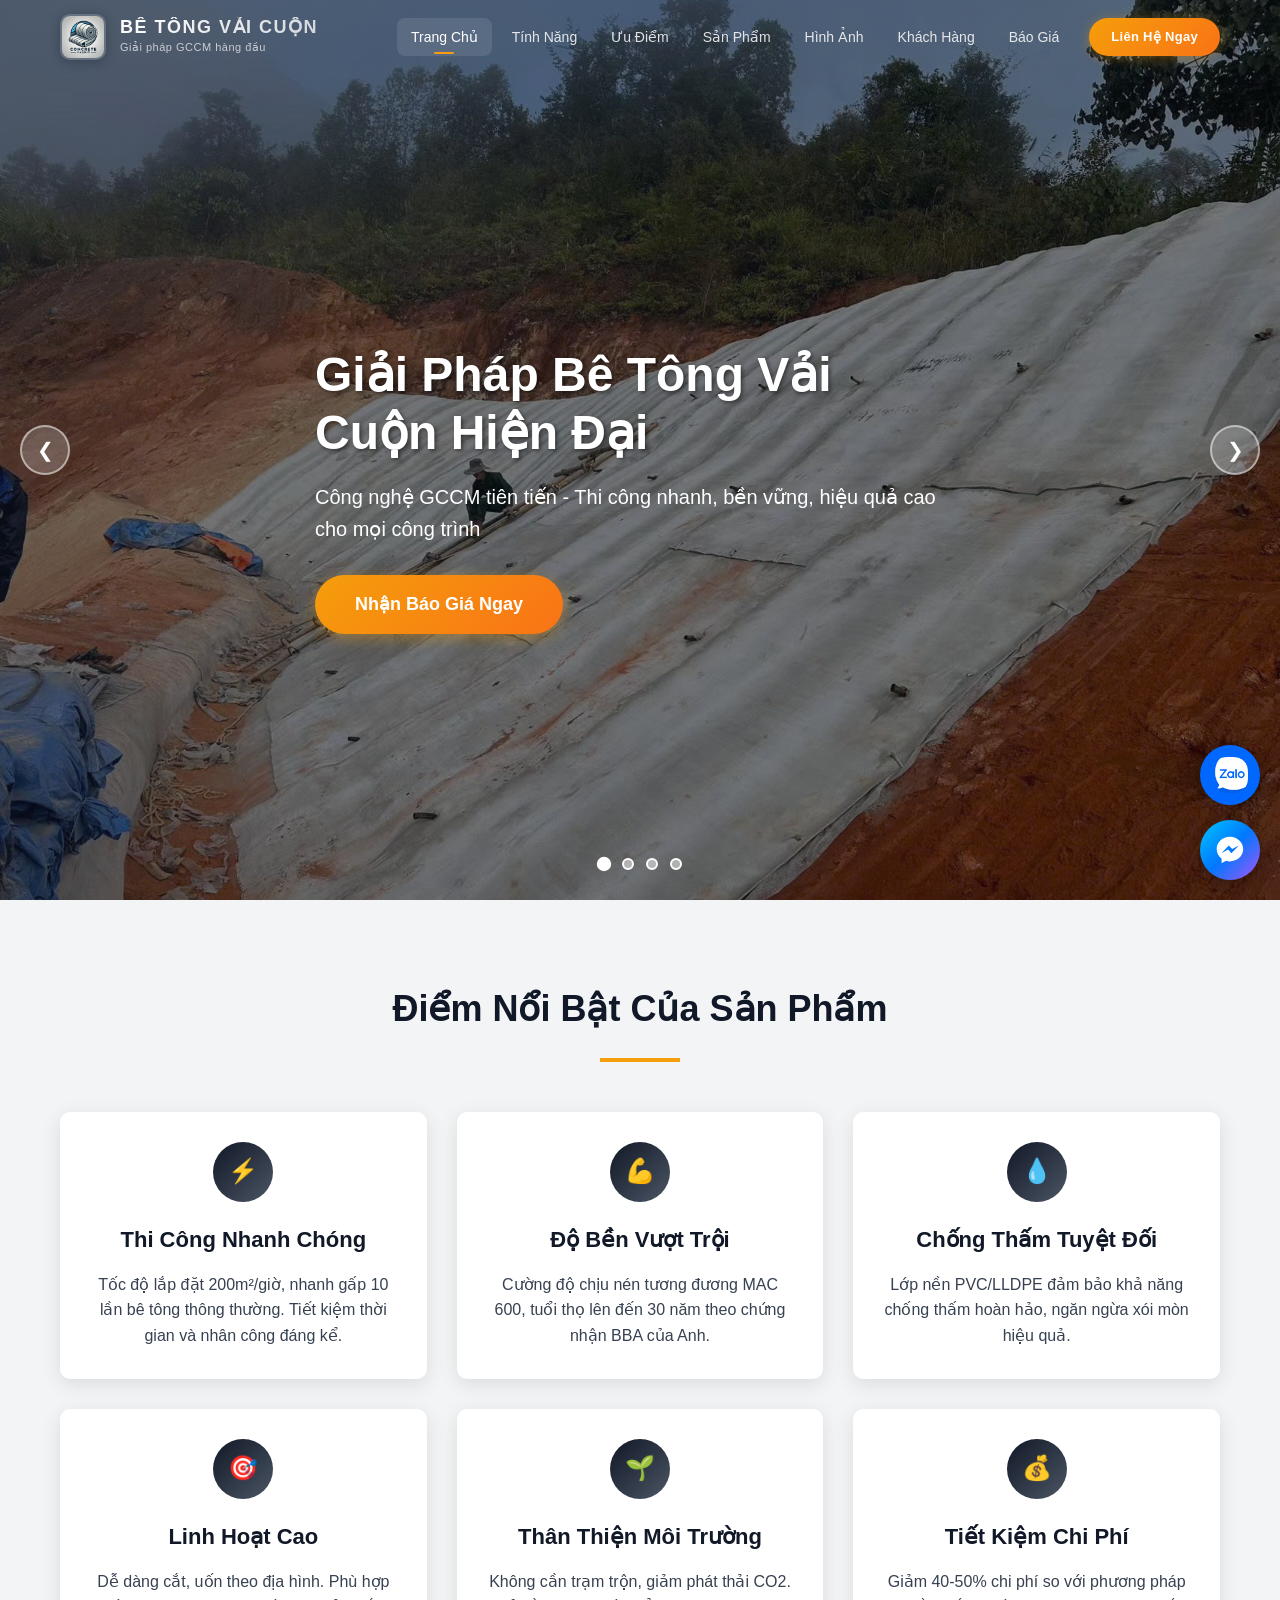
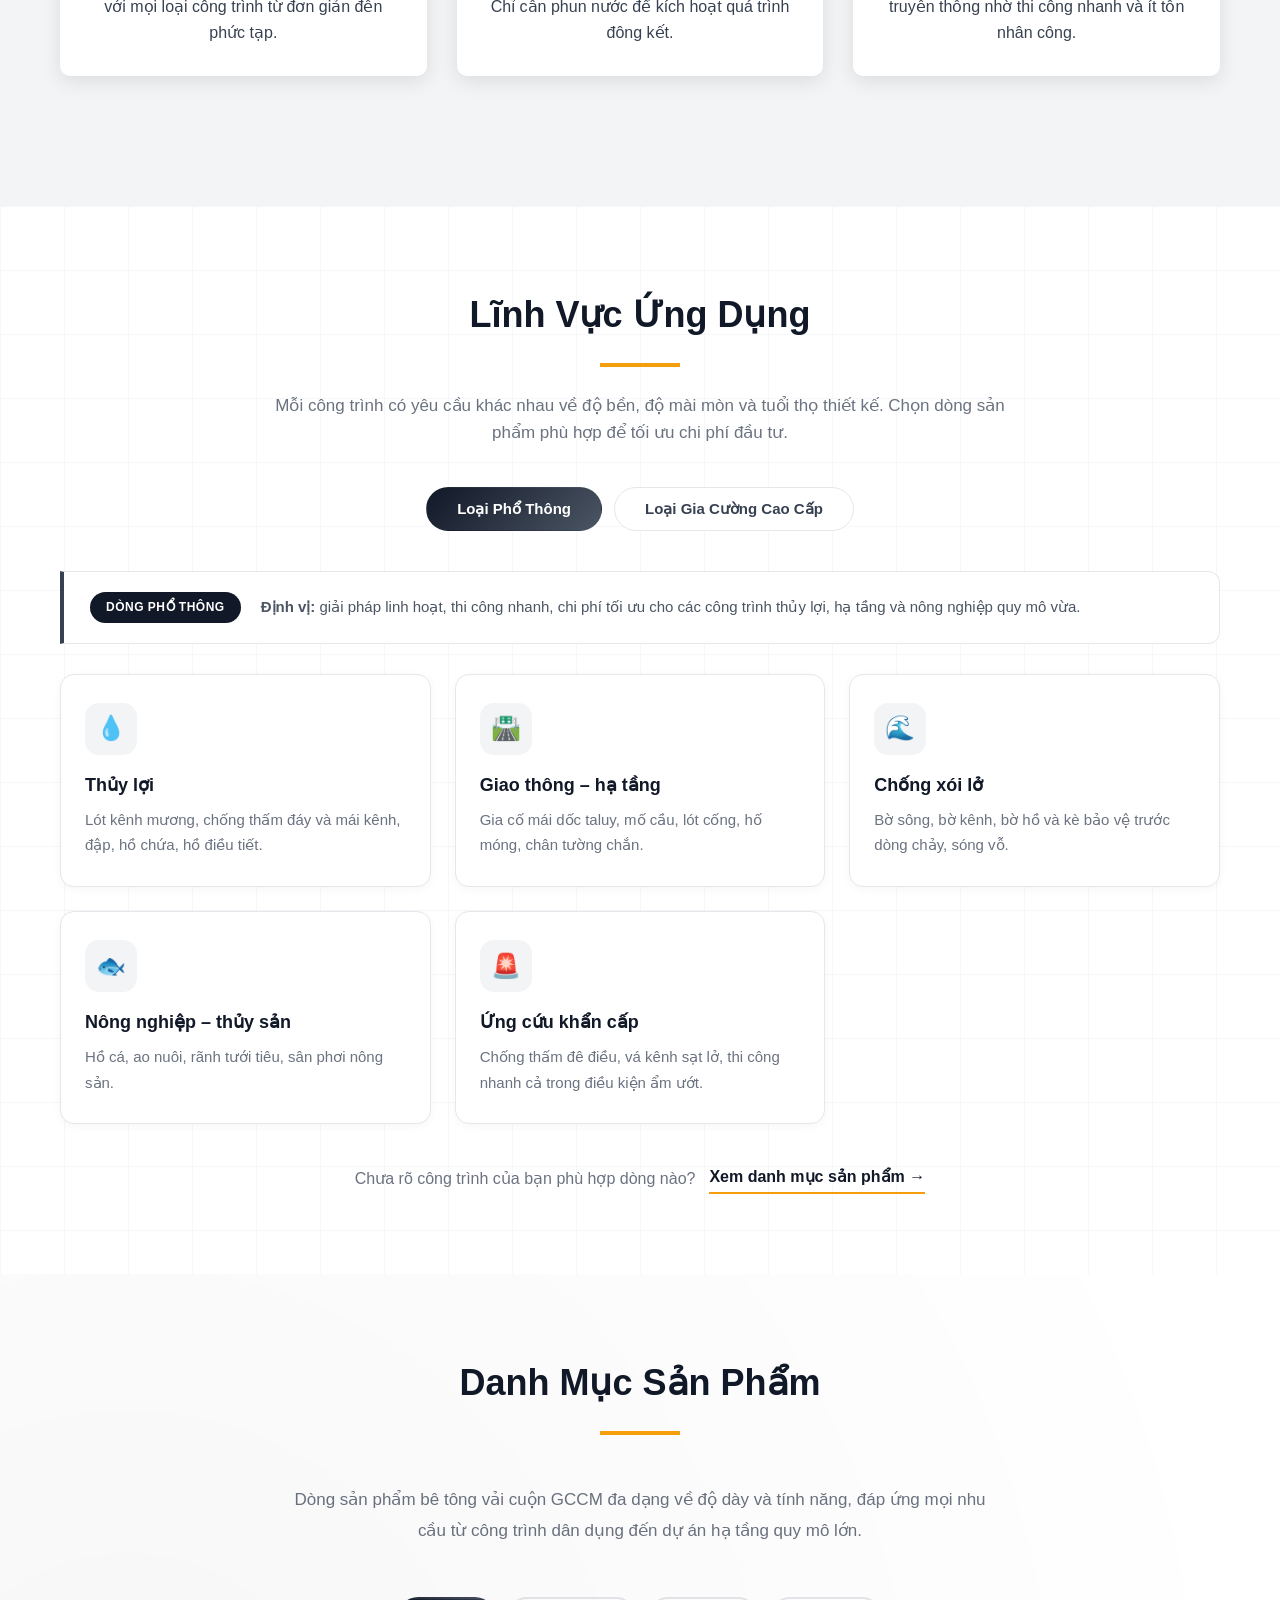
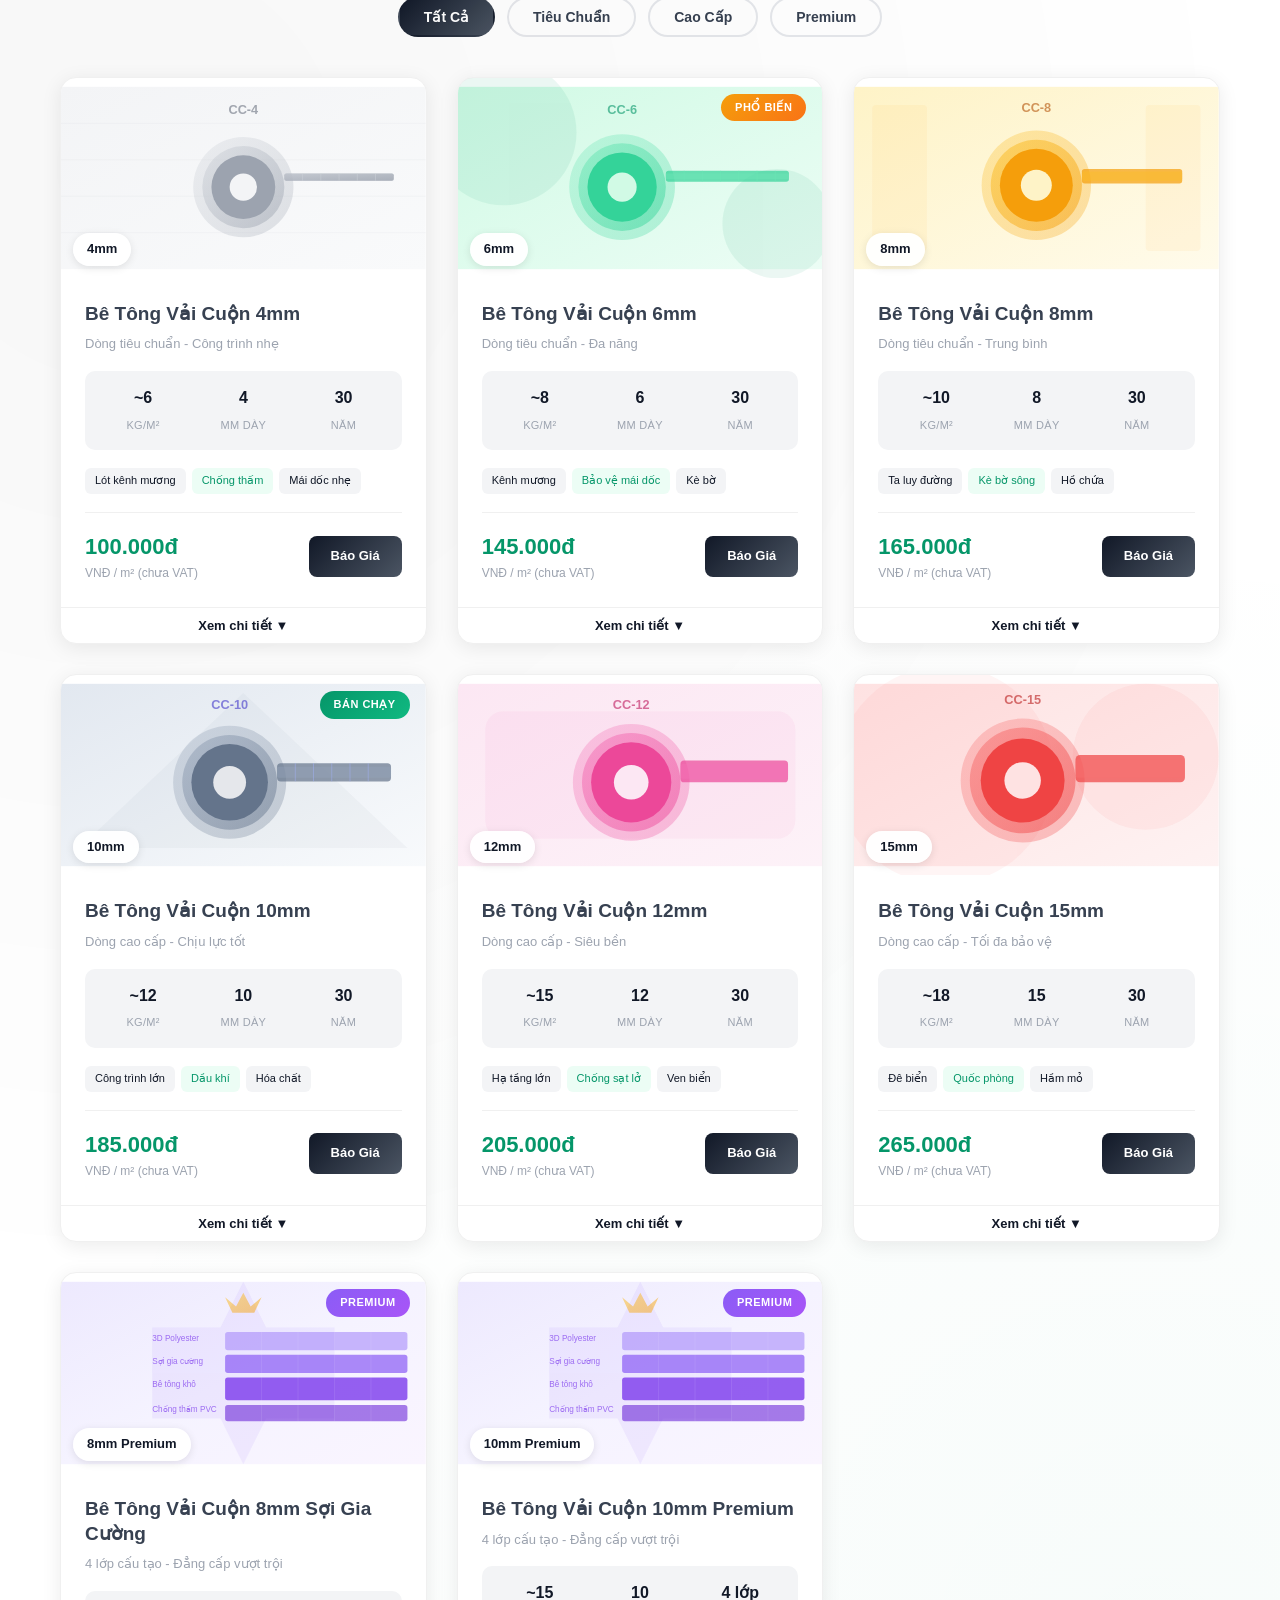
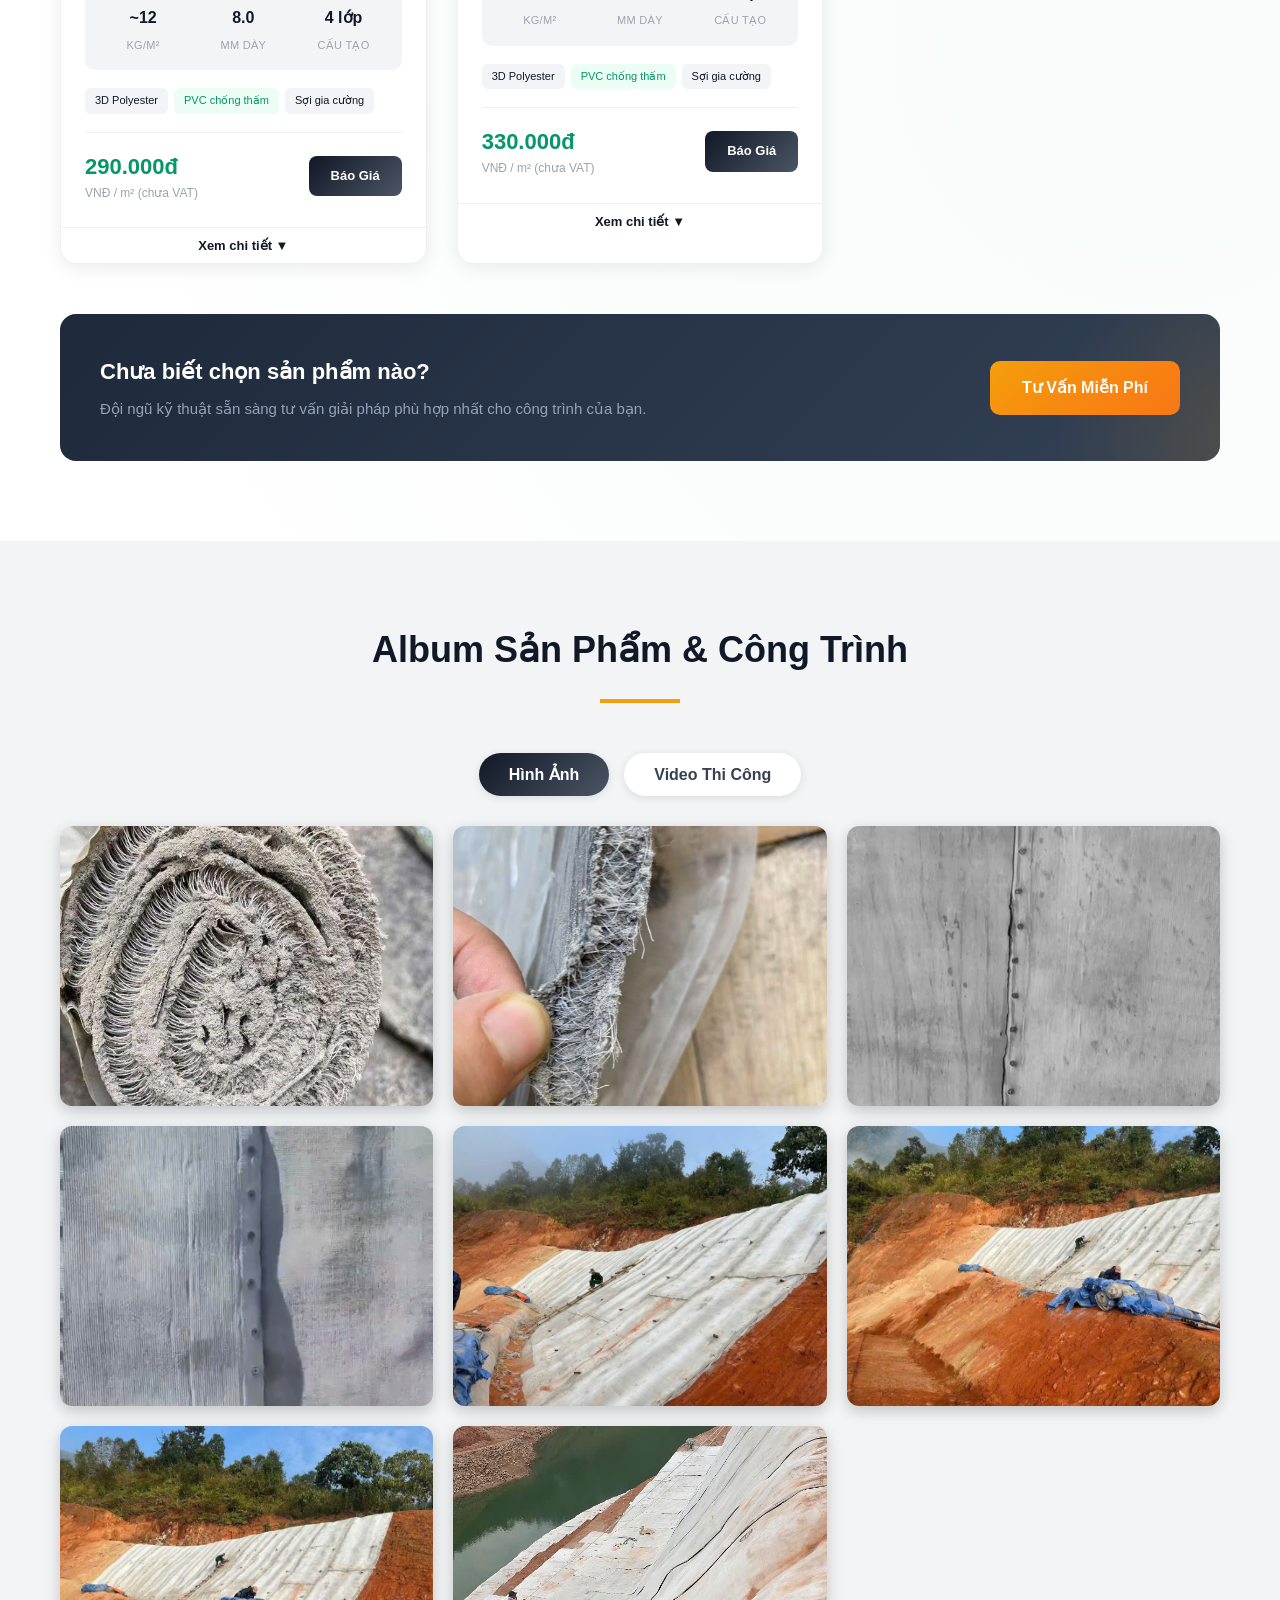
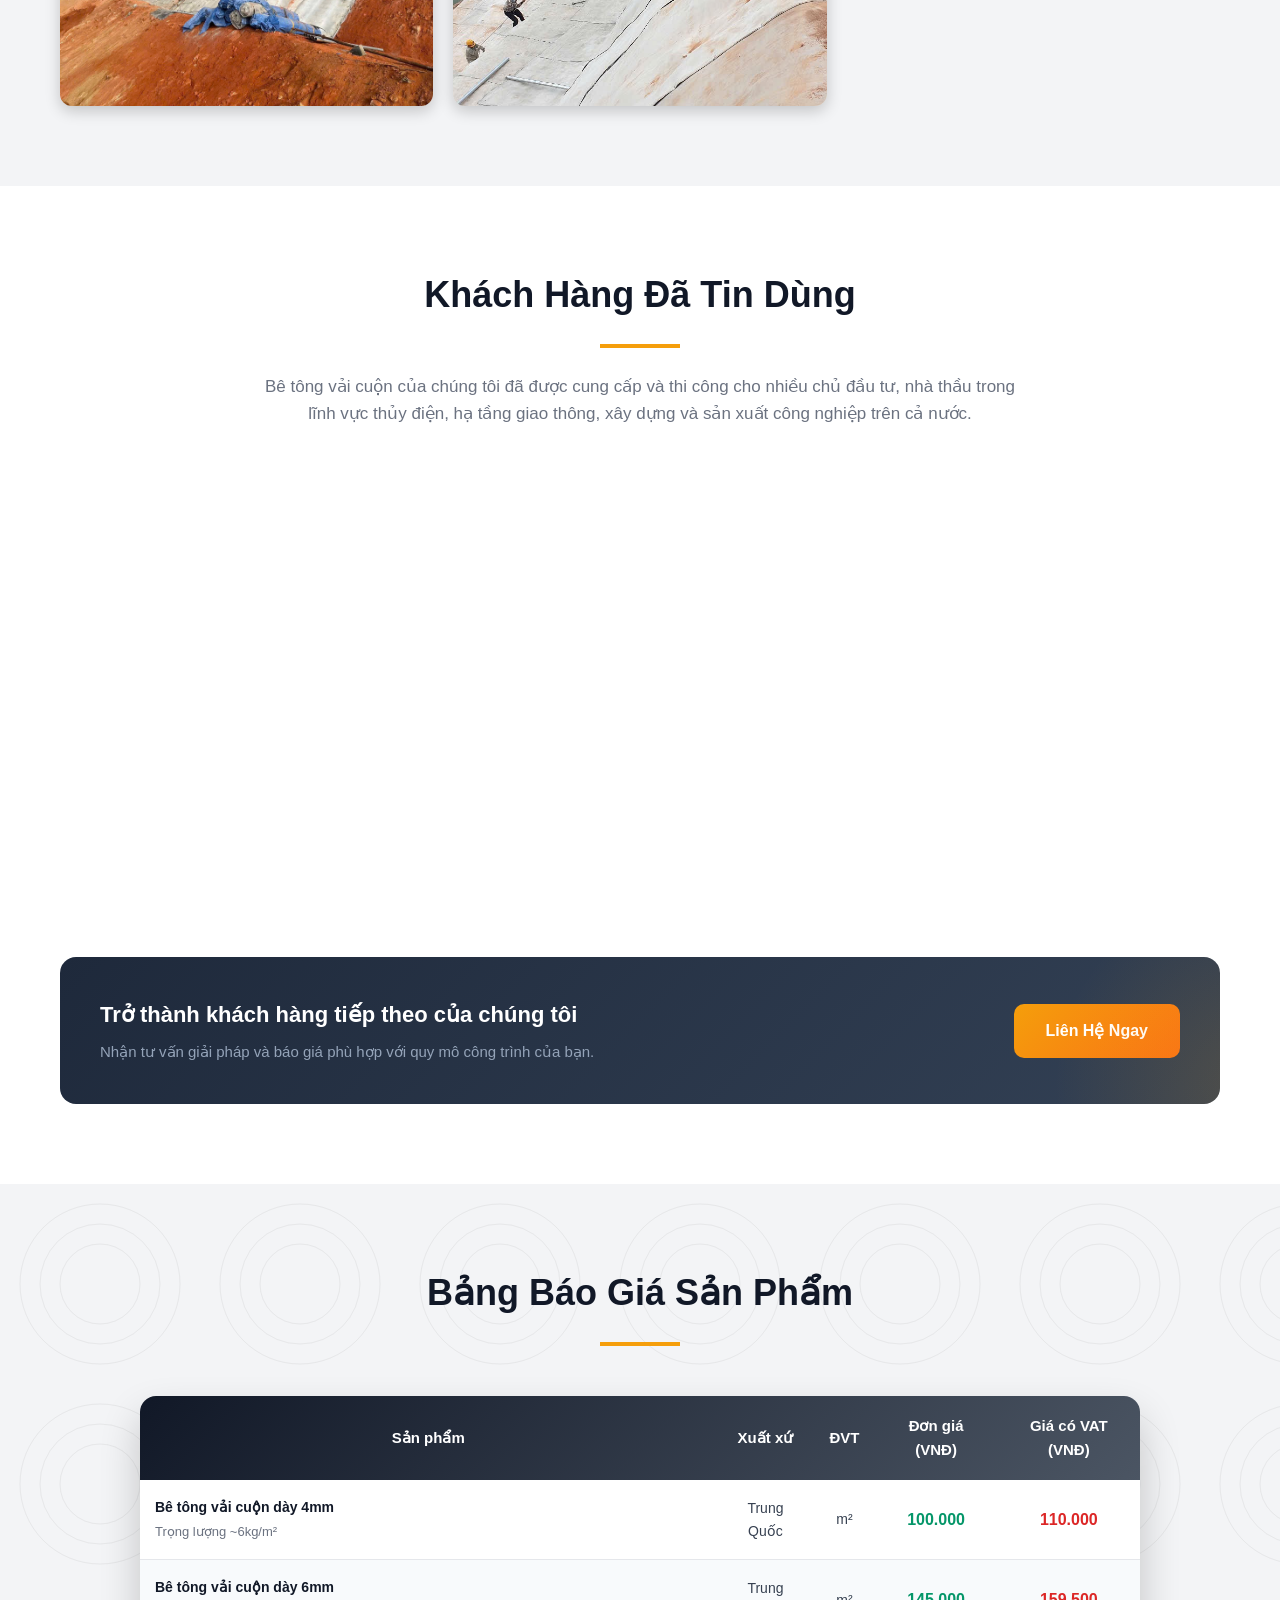
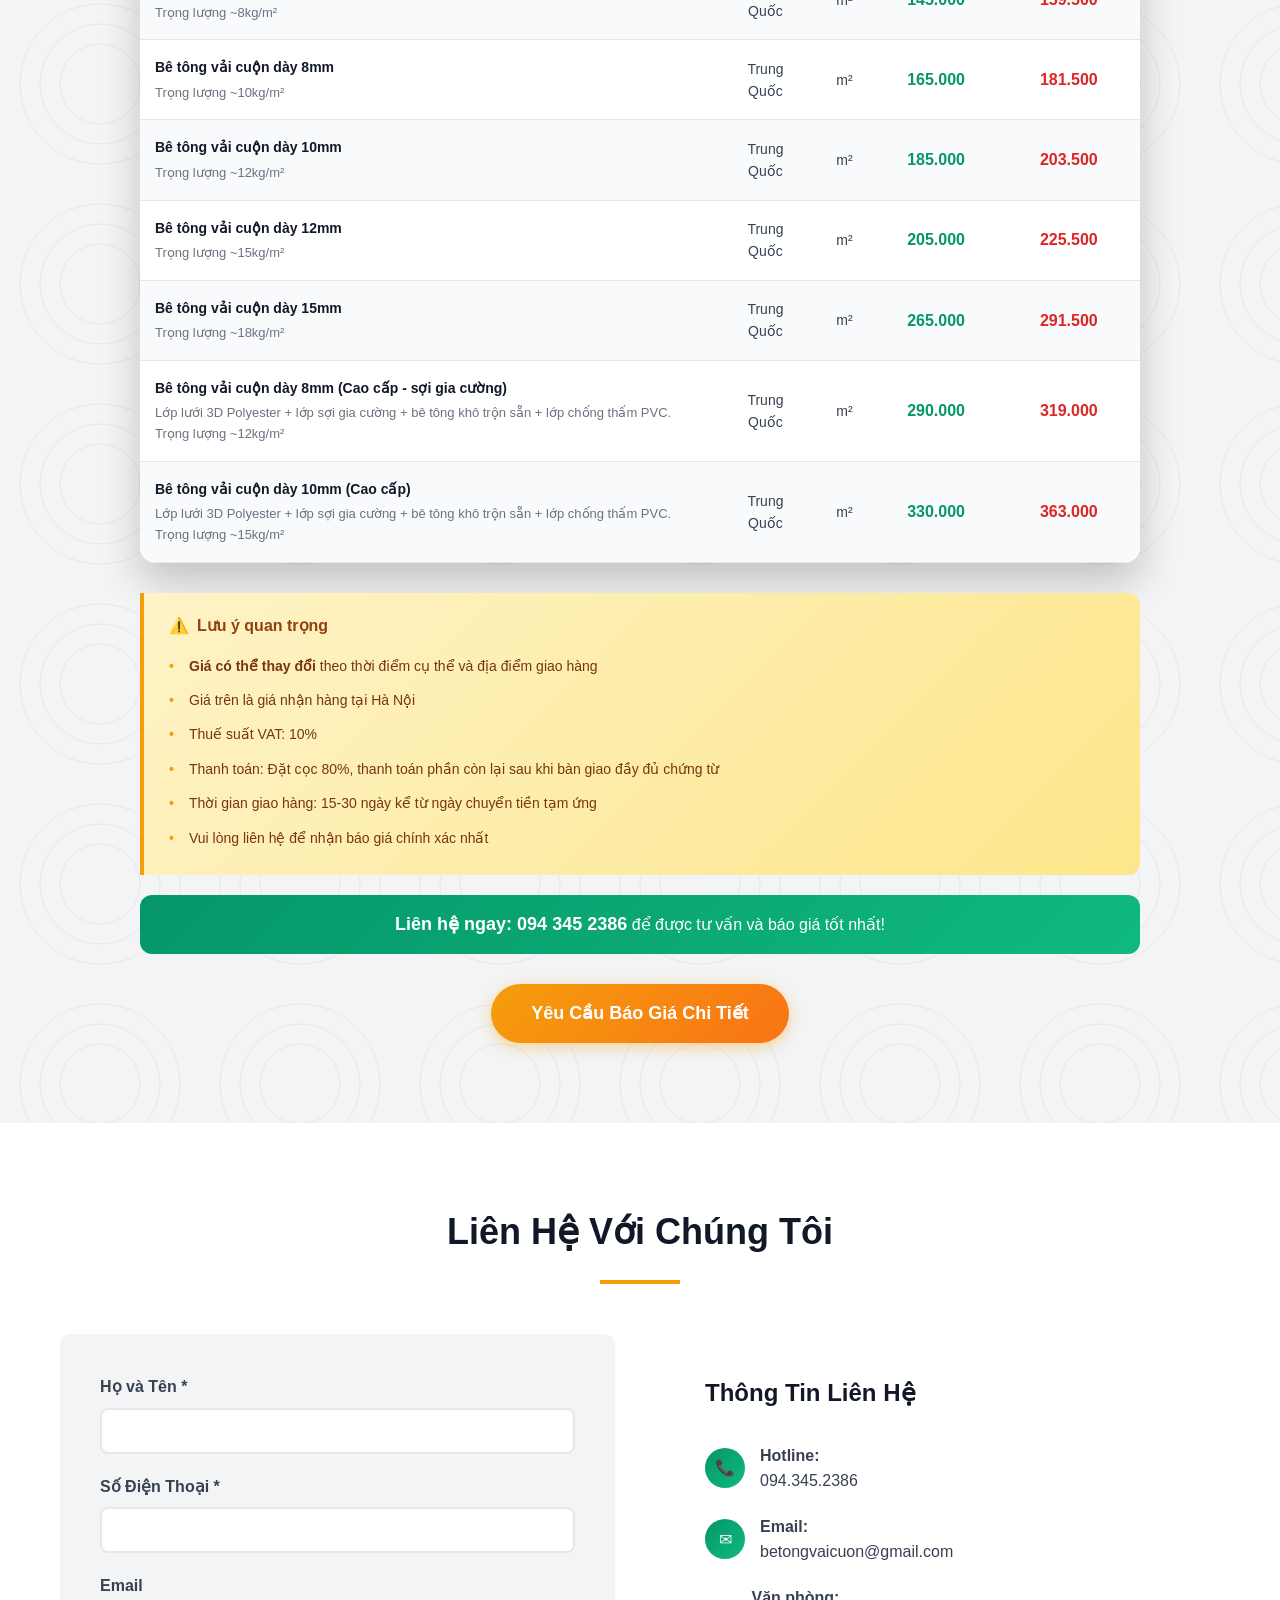
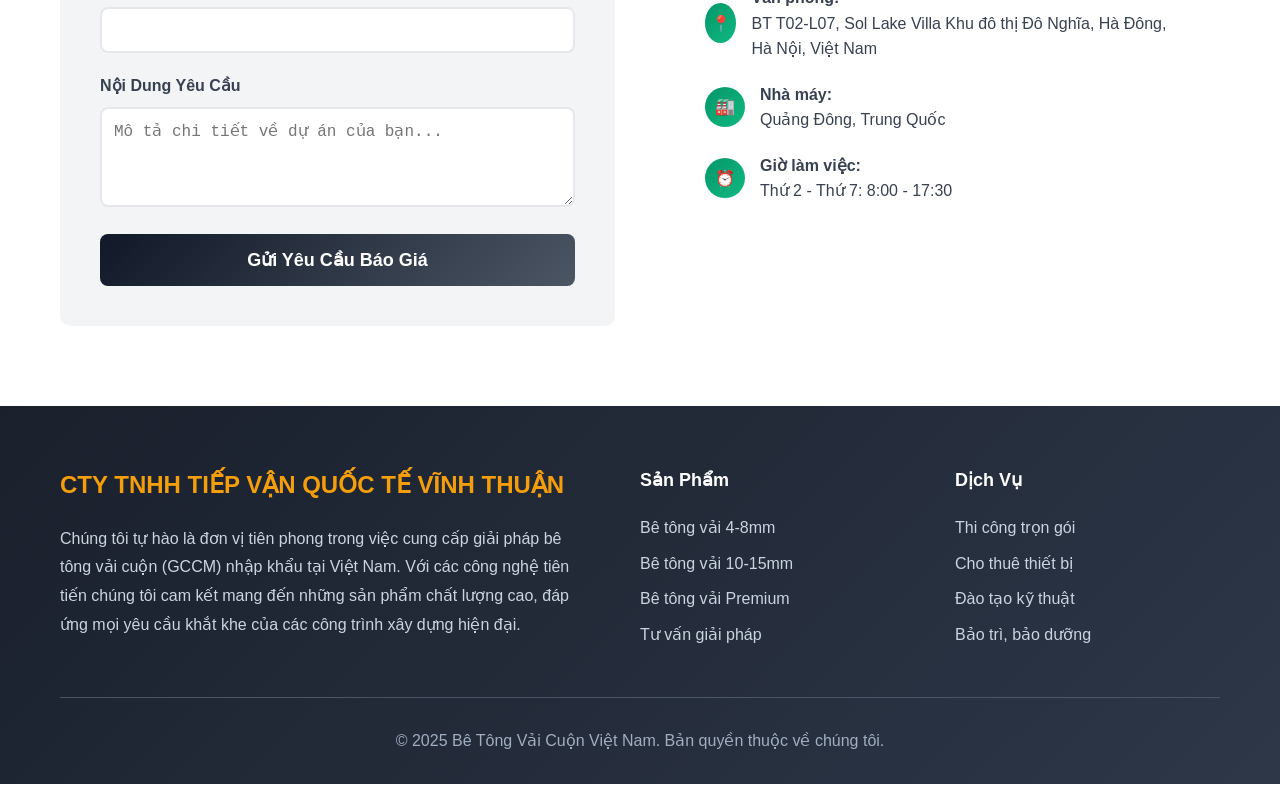
==== commit 9fb01228: "Add thông tin site và zoom ảnh" ====
--- a/index.html
+++ b/index.html
@@ -4,11 +4,53 @@
 <head>
     <meta charset="UTF-8">
     <meta name="viewport" content="width=device-width, initial-scale=1.0">
-    <title>Bê Tông Vải Cuộn - Giải Pháp Xây Dựng Hiện Đại</title>
+    <title>Bê Tông Vải Cuộn (GCCM) Nhập Khẩu Chính Hãng</title>
+    <meta name="description"
+        content="Bê tông vải cuộn (GCCM) nhập khẩu chính hãng - thi công nhanh, chống xói mòn, gia cố mái dốc, kênh mương, taluy. Tư vấn & báo giá miễn phí, hotline 094.345.2386.">
+    <meta name="robots" content="index, follow">
+    <link rel="canonical" href="https://betongvaicuon.com/">
     <link rel="icon" type="image/x-icon" href="favicon.ico">
     <link rel="icon" type="image/png" sizes="32x32" href="favicon-32.png">
     <link rel="icon" type="image/png" sizes="16x16" href="favicon-16.png">
     <link rel="apple-touch-icon" sizes="180x180" href="apple-touch-icon.png">
+
+    <!-- Open Graph -->
+    <meta property="og:type" content="website">
+    <meta property="og:locale" content="vi_VN">
+    <meta property="og:site_name" content="Bê Tông Vải Cuộn - Vĩnh Thuận">
+    <meta property="og:title" content="Bê Tông Vải Cuộn (GCCM) Nhập Khẩu Chính Hãng - Vĩnh Thuận">
+    <meta property="og:description"
+        content="Bê tông vải cuộn (GCCM) nhập khẩu chính hãng - thi công nhanh, chống xói mòn, gia cố mái dốc, kênh mương, taluy. Tư vấn & báo giá miễn phí, hotline 094.345.2386.">
+    <meta property="og:url" content="https://betongvaicuon.com/">
+    <meta property="og:image" content="https://betongvaicuon.com/images/logo.jpg">
+
+    <!-- Twitter Card -->
+    <meta name="twitter:card" content="summary_large_image">
+    <meta name="twitter:title" content="Bê Tông Vải Cuộn (GCCM) Nhập Khẩu Chính Hãng - Vĩnh Thuận">
+    <meta name="twitter:description"
+        content="Bê tông vải cuộn (GCCM) nhập khẩu chính hãng - thi công nhanh, chống xói mòn, gia cố mái dốc, kênh mương, taluy. Tư vấn & báo giá miễn phí, hotline 094.345.2386.">
+    <meta name="twitter:image" content="https://betongvaicuon.com/images/logo.jpg">
+
+    <!-- Structured Data -->
+    <script type="application/ld+json">
+    {
+      "@context": "https://schema.org",
+      "@type": "LocalBusiness",
+      "name": "CTY TNHH TIẾP VẬN QUỐC TẾ VĨNH THUẬN",
+      "alternateName": "Bê Tông Vải Cuộn",
+      "image": "https://betongvaicuon.com/images/logo.jpg",
+      "url": "https://betongvaicuon.com/",
+      "telephone": "+84943452386",
+      "email": "betongvaicuon@gmail.com",
+      "address": {
+        "@type": "PostalAddress",
+        "streetAddress": "BT T02-L07, Sol Lake Villa, Khu đô thị Đô Nghĩa",
+        "addressLocality": "Hà Đông",
+        "addressRegion": "Hà Nội",
+        "addressCountry": "VN"
+      }
+    }
+    </script>
 
     <!-- Google Analytics 4 -->
     <script async src="https://www.googletagmanager.com/gtag/js?id=G-HFFKF2SC79"></script>
@@ -1397,6 +1439,262 @@
             text-align: center;
             font-weight: 500;
             color: var(--dark-gray);
+        }
+
+        /* ========== Trình xem ảnh / video (Lightbox) ========== */
+        .media-zoom-hint {
+            position: absolute;
+            right: 12px;
+            bottom: 12px;
+            width: 38px;
+            height: 38px;
+            border-radius: 10px;
+            background: rgba(17, 24, 39, 0.6);
+            backdrop-filter: blur(6px);
+            color: white;
+            display: flex;
+            align-items: center;
+            justify-content: center;
+            font-size: 16px;
+            opacity: 0;
+            transform: translateY(6px);
+            transition: all 0.3s;
+            pointer-events: none;
+            z-index: 2;
+        }
+
+        .gallery-item:hover .media-zoom-hint {
+            opacity: 1;
+            transform: translateY(0);
+        }
+
+        .video-expand {
+            position: absolute;
+            top: 12px;
+            right: 12px;
+            width: 38px;
+            height: 38px;
+            border: none;
+            border-radius: 10px;
+            background: rgba(17, 24, 39, 0.65);
+            backdrop-filter: blur(6px);
+            color: white;
+            font-size: 15px;
+            cursor: pointer;
+            transition: all 0.3s;
+            z-index: 3;
+        }
+
+        .video-expand:hover {
+            background: rgba(17, 24, 39, 0.9);
+            transform: scale(1.06);
+        }
+
+        .lightbox {
+            position: fixed;
+            inset: 0;
+            z-index: 2000;
+            background: rgba(9, 12, 18, 0.96);
+            backdrop-filter: blur(6px);
+            display: none;
+            opacity: 0;
+            transition: opacity 0.25s ease;
+        }
+
+        .lightbox.open {
+            display: block;
+        }
+
+        .lightbox.visible {
+            opacity: 1;
+        }
+
+        .lightbox-bar {
+            position: absolute;
+            top: 0;
+            left: 0;
+            right: 0;
+            display: flex;
+            align-items: center;
+            justify-content: space-between;
+            gap: 16px;
+            padding: 16px 20px;
+            background: linear-gradient(to bottom, rgba(0, 0, 0, 0.55), transparent);
+            z-index: 3;
+        }
+
+        .lightbox-counter {
+            color: rgba(255, 255, 255, 0.85);
+            font-size: 14px;
+            font-weight: 600;
+            letter-spacing: 0.5px;
+        }
+
+        .lightbox-tools {
+            display: flex;
+            align-items: center;
+            gap: 8px;
+        }
+
+        .lb-btn {
+            min-width: 40px;
+            height: 40px;
+            padding: 0 12px;
+            border: 1px solid rgba(255, 255, 255, 0.18);
+            border-radius: 10px;
+            background: rgba(255, 255, 255, 0.1);
+            color: white;
+            font-size: 16px;
+            font-weight: 600;
+            cursor: pointer;
+            transition: all 0.25s;
+            display: flex;
+            align-items: center;
+            justify-content: center;
+        }
+
+        .lb-btn:hover {
+            background: rgba(255, 255, 255, 0.22);
+        }
+
+        .lb-btn.disabled {
+            opacity: 0.35;
+            cursor: not-allowed;
+        }
+
+        .lb-zoom-level {
+            font-size: 13px;
+            min-width: 62px;
+            font-variant-numeric: tabular-nums;
+        }
+
+        .lightbox-stage {
+            position: absolute;
+            inset: 0;
+            display: flex;
+            align-items: center;
+            justify-content: center;
+            overflow: hidden;
+        }
+
+        .lightbox-stage.is-image {
+            touch-action: none;
+        }
+
+        .lightbox-img {
+            max-width: 92vw;
+            max-height: 82vh;
+            object-fit: contain;
+            border-radius: 8px;
+            box-shadow: 0 30px 80px rgba(0, 0, 0, 0.55);
+            transform-origin: center center;
+            transition: transform 0.18s ease-out;
+            cursor: zoom-in;
+            user-select: none;
+            -webkit-user-drag: none;
+        }
+
+        .lightbox-img.zoomed {
+            cursor: grab;
+        }
+
+        .lightbox-img.dragging {
+            cursor: grabbing;
+            transition: none;
+        }
+
+        .lightbox-video {
+            max-width: 92vw;
+            max-height: 82vh;
+            border-radius: 8px;
+            background: #000;
+            box-shadow: 0 30px 80px rgba(0, 0, 0, 0.55);
+        }
+
+        .lightbox-stage>[hidden] {
+            display: none;
+        }
+
+        .lb-nav {
+            position: absolute;
+            top: 50%;
+            transform: translateY(-50%);
+            width: 54px;
+            height: 54px;
+            border: 1px solid rgba(255, 255, 255, 0.18);
+            border-radius: 50%;
+            background: rgba(255, 255, 255, 0.1);
+            color: white;
+            font-size: 26px;
+            line-height: 1;
+            cursor: pointer;
+            transition: all 0.25s;
+            z-index: 3;
+        }
+
+        .lb-nav:hover {
+            background: rgba(255, 255, 255, 0.25);
+        }
+
+        .lb-nav.prev {
+            left: 20px;
+        }
+
+        .lb-nav.next {
+            right: 20px;
+        }
+
+        .lightbox-hint {
+            position: absolute;
+            bottom: 18px;
+            left: 50%;
+            transform: translateX(-50%);
+            color: rgba(255, 255, 255, 0.6);
+            font-size: 13px;
+            text-align: center;
+            padding: 0 20px;
+            z-index: 3;
+            pointer-events: none;
+        }
+
+        /* Lightbox responsive */
+        @media (max-width: 768px) {
+            .lb-nav {
+                width: 44px;
+                height: 44px;
+                font-size: 22px;
+            }
+
+            .lb-nav.prev {
+                left: 10px;
+            }
+
+            .lb-nav.next {
+                right: 10px;
+            }
+
+            .lightbox-img,
+            .lightbox-video {
+                max-width: 96vw;
+                max-height: 74vh;
+            }
+
+            .lightbox-hint {
+                font-size: 11px;
+                bottom: 12px;
+            }
+
+            .lb-btn {
+                min-width: 36px;
+                height: 36px;
+                padding: 0 8px;
+                font-size: 14px;
+            }
+
+            .lb-zoom-level {
+                min-width: 52px;
+                font-size: 12px;
+            }
         }
 
         @media (max-width: 768px) {
@@ -3168,27 +3466,35 @@
                 <div class="gallery-grid">
                     <div class="gallery-item">
                         <img src="resources/IMG_0130.JPG" alt="Bê tông vải cuộn">
+                        <span class="media-zoom-hint">⛶</span>
                     </div>
                     <div class="gallery-item">
                         <img src="resources/IMG_0131.JPG" alt="Bê tông vải cuộn">
+                        <span class="media-zoom-hint">⛶</span>
                     </div>
                     <div class="gallery-item">
                         <img src="resources/IMG_0132.JPG" alt="Bê tông vải cuộn">
+                        <span class="media-zoom-hint">⛶</span>
                     </div>
                     <div class="gallery-item">
                         <img src="resources/IMG_0133.JPG" alt="Bê tông vải cuộn">
+                        <span class="media-zoom-hint">⛶</span>
                     </div>
                     <div class="gallery-item">
                         <img src="resources/IMG_0134.JPG" alt="Bê tông vải cuộn">
+                        <span class="media-zoom-hint">⛶</span>
                     </div>
                     <div class="gallery-item">
                         <img src="resources/IMG_0135.JPG" alt="Bê tông vải cuộn">
+                        <span class="media-zoom-hint">⛶</span>
                     </div>
                     <div class="gallery-item">
                         <img src="resources/IMG_0136.JPG" alt="Bê tông vải cuộn">
+                        <span class="media-zoom-hint">⛶</span>
                     </div>
                     <div class="gallery-item">
                         <img src="resources/IMG_0141.JPG" alt="Bê tông vải cuộn">
+                        <span class="media-zoom-hint">⛶</span>
                     </div>
                 </div>
             </div>
@@ -3197,46 +3503,55 @@
             <div class="gallery-content" id="videos">
                 <div class="video-grid">
                     <div class="video-item">
+                        <button class="video-expand" type="button" title="Xem toàn màn hình">⛶</button>
                         <video controls muted playsinline preload="metadata">
                             <source src="resources/1JDMEA0GV_3VHG6D.MP4" type="video/mp4">
                         </video>
                     </div>
                     <div class="video-item">
+                        <button class="video-expand" type="button" title="Xem toàn màn hình">⛶</button>
                         <video controls muted playsinline preload="metadata">
                             <source src="resources/1JDMEA0HA_3VHG6D.MP4" type="video/mp4">
                         </video>
                     </div>
                     <div class="video-item">
+                        <button class="video-expand" type="button" title="Xem toàn màn hình">⛶</button>
                         <video controls muted playsinline preload="metadata">
                             <source src="resources/1JDMEA0HE_3VHG6D.MP4" type="video/mp4">
                         </video>
                     </div>
                     <div class="video-item">
+                        <button class="video-expand" type="button" title="Xem toàn màn hình">⛶</button>
                         <video controls muted playsinline preload="metadata">
                             <source src="resources/1JDMEA0HI_3VHG6D.MP4" type="video/mp4">
                         </video>
                     </div>
                     <div class="video-item">
+                        <button class="video-expand" type="button" title="Xem toàn màn hình">⛶</button>
                         <video controls muted playsinline preload="metadata">
                             <source src="resources/1JDMEA416_3VHG6D.MP4" type="video/mp4">
                         </video>
                     </div>
                     <div class="video-item">
+                        <button class="video-expand" type="button" title="Xem toàn màn hình">⛶</button>
                         <video controls muted playsinline preload="metadata">
                             <source src="resources/1JDMEA419_3VHG6D.MP4" type="video/mp4">
                         </video>
                     </div>
                     <div class="video-item">
+                        <button class="video-expand" type="button" title="Xem toàn màn hình">⛶</button>
                         <video controls muted playsinline preload="metadata">
                             <source src="resources/7582441357542_new.mp4" type="video/mp4">
                         </video>
                     </div>
                     <div class="video-item">
+                        <button class="video-expand" type="button" title="Xem toàn màn hình">⛶</button>
                         <video controls muted playsinline preload="metadata">
                             <source src="resources/7582441361705_new.mp4" type="video/mp4">
                         </video>
                     </div>
                     <div class="video-item">
+                        <button class="video-expand" type="button" title="Xem toàn màn hình">⛶</button>
                         <video controls muted playsinline preload="metadata">
                             <source src="resources/7582441573985_new.mp4" type="video/mp4">
                         </video>
@@ -3525,6 +3840,31 @@
         </div>
     </section>
 
+    <!-- Trình xem ảnh / video -->
+    <div class="lightbox" id="lightbox" role="dialog" aria-modal="true" aria-label="Trình xem ảnh và video">
+        <div class="lightbox-bar">
+            <span class="lightbox-counter" id="lbCounter">1 / 1</span>
+            <div class="lightbox-tools">
+                <button class="lb-btn" type="button" id="lbZoomOut" title="Thu nhỏ">−</button>
+                <button class="lb-btn lb-zoom-level" type="button" id="lbZoomLevel"
+                    title="Nhấn để đặt lại">100%</button>
+                <button class="lb-btn" type="button" id="lbZoomIn" title="Phóng to">+</button>
+                <button class="lb-btn" type="button" id="lbClose" title="Đóng (Esc)">✕</button>
+            </div>
+        </div>
+
+        <button class="lb-nav prev" type="button" id="lbPrev" title="Trước (←)">‹</button>
+        <button class="lb-nav next" type="button" id="lbNext" title="Sau (→)">›</button>
+
+        <div class="lightbox-stage" id="lbStage">
+            <img class="lightbox-img" id="lbImage" alt="Ảnh công trình bê tông vải cuộn" hidden>
+            <video class="lightbox-video" id="lbVideo" controls playsinline preload="metadata" hidden></video>
+        </div>
+
+        <div class="lightbox-hint" id="lbHint">Cuộn chuột hoặc chụm hai ngón để phóng to · Kéo để di chuyển · ← →
+            chuyển ảnh · Esc để đóng</div>
+    </div>
+
     <!-- Footer -->
     <footer>
         <div class="container">
@@ -3925,6 +4265,291 @@
             });
         });
 
+        // ============================================
+        // TRÌNH XEM ẢNH / VIDEO (Lightbox)
+        // ============================================
+        (function () {
+            const lb = document.getElementById('lightbox');
+            if (!lb) return;
+
+            const stage = document.getElementById('lbStage');
+            const imgEl = document.getElementById('lbImage');
+            const videoEl = document.getElementById('lbVideo');
+            const counterEl = document.getElementById('lbCounter');
+            const zoomLevelEl = document.getElementById('lbZoomLevel');
+            const hintEl = document.getElementById('lbHint');
+            const prevBtn = document.getElementById('lbPrev');
+            const nextBtn = document.getElementById('lbNext');
+
+            const MIN_SCALE = 1;
+            const MAX_SCALE = 5;
+
+            let items = [];
+            let index = 0;
+            let scale = 1;
+            let tx = 0;
+            let ty = 0;
+            let lastFocus = null;
+
+            function collectImages() {
+                return Array.from(document.querySelectorAll('#images .gallery-item img')).map(img => ({
+                    type: 'image',
+                    src: img.getAttribute('src'),
+                    alt: img.getAttribute('alt') || 'Ảnh công trình bê tông vải cuộn'
+                }));
+            }
+
+            function collectVideos() {
+                return Array.from(document.querySelectorAll('#videos .video-item video')).map(video => {
+                    const source = video.querySelector('source');
+                    return {
+                        type: 'video',
+                        src: source ? source.getAttribute('src') : video.getAttribute('src'),
+                        alt: 'Video thi công bê tông vải cuộn'
+                    };
+                });
+            }
+
+            function applyTransform() {
+                imgEl.style.transform = 'translate(' + tx + 'px, ' + ty + 'px) scale(' + scale + ')';
+                imgEl.classList.toggle('zoomed', scale > 1);
+                zoomLevelEl.textContent = Math.round(scale * 100) + '%';
+            }
+
+            function resetZoom() {
+                scale = 1;
+                tx = 0;
+                ty = 0;
+                applyTransform();
+            }
+
+            // Giữ ảnh không bị kéo ra ngoài khung khi phóng to
+            function clampPan() {
+                const rect = imgEl.getBoundingClientRect();
+                const maxX = Math.max(0, (rect.width - stage.clientWidth) / 2);
+                const maxY = Math.max(0, (rect.height - stage.clientHeight) / 2);
+                tx = Math.min(maxX, Math.max(-maxX, tx));
+                ty = Math.min(maxY, Math.max(-maxY, ty));
+            }
+
+            // originX/originY tính theo tâm khung xem (0,0 là chính giữa)
+            function zoomTo(newScale, originX, originY) {
+                const previous = scale;
+                scale = Math.min(MAX_SCALE, Math.max(MIN_SCALE, newScale));
+                if (scale === previous) return;
+
+                if (typeof originX === 'number') {
+                    const ratio = scale / previous;
+                    tx = originX - (originX - tx) * ratio;
+                    ty = originY - (originY - ty) * ratio;
+                }
+
+                if (scale === 1) {
+                    tx = 0;
+                    ty = 0;
+                } else {
+                    clampPan();
+                }
+                applyTransform();
+            }
+
+            function render() {
+                const item = items[index];
+                if (!item) return;
+
+                resetZoom();
+                const isImage = item.type === 'image';
+
+                imgEl.hidden = !isImage;
+                videoEl.hidden = isImage;
+                // chỉ khoá cử chỉ chạm khi xem ảnh, để điều khiển video hoạt động bình thường
+                stage.classList.toggle('is-image', isImage);
+
+                if (isImage) {
+                    videoEl.pause();
+                    videoEl.removeAttribute('src');
+                    videoEl.load();
+                    imgEl.src = item.src;
+                    imgEl.alt = item.alt;
+                    hintEl.textContent = 'Cuộn chuột hoặc chụm hai ngón để phóng to · Kéo để di chuyển · ← → chuyển ảnh · Esc để đóng';
+                } else {
+                    imgEl.removeAttribute('src');
+                    videoEl.src = item.src;
+                    videoEl.load();
+                    hintEl.textContent = '← → chuyển video · Esc để đóng';
+                }
+
+                document.querySelectorAll('#lbZoomIn, #lbZoomOut, #lbZoomLevel').forEach(btn => {
+                    btn.classList.toggle('disabled', !isImage);
+                    btn.disabled = !isImage;
+                });
+
+                counterEl.textContent = (index + 1) + ' / ' + items.length;
+                const single = items.length < 2;
+                prevBtn.style.display = single ? 'none' : '';
+                nextBtn.style.display = single ? 'none' : '';
+            }
+
+            function open(list, startIndex) {
+                items = list;
+                index = startIndex;
+                lastFocus = document.activeElement;
+
+                lb.classList.add('open');
+                requestAnimationFrame(() => lb.classList.add('visible'));
+                document.body.style.overflow = 'hidden';
+                render();
+
+                trackEvent('media_preview_open', {
+                    type: items[index] ? items[index].type : 'unknown',
+                    index: index + 1
+                });
+            }
+
+            function close() {
+                lb.classList.remove('visible');
+                setTimeout(() => {
+                    lb.classList.remove('open');
+                    imgEl.removeAttribute('src');
+                    videoEl.pause();
+                    videoEl.removeAttribute('src');
+                    videoEl.load();
+                }, 250);
+                document.body.style.overflow = '';
+                if (lastFocus && typeof lastFocus.focus === 'function') lastFocus.focus();
+            }
+
+            function go(step) {
+                if (items.length < 2) return;
+                index = (index + step + items.length) % items.length;
+                render();
+            }
+
+            // --- Mở từ album ảnh ---
+            document.querySelectorAll('#images .gallery-item').forEach((item, i) => {
+                item.addEventListener('click', function () {
+                    open(collectImages(), i);
+                });
+            });
+
+            // --- Mở từ album video (nút mở rộng) ---
+            document.querySelectorAll('#videos .video-item').forEach((item, i) => {
+                const expandBtn = item.querySelector('.video-expand');
+                if (!expandBtn) return;
+                expandBtn.addEventListener('click', function (e) {
+                    e.stopPropagation();
+                    const video = item.querySelector('video');
+                    if (video) video.pause();
+                    open(collectVideos(), i);
+                });
+            });
+
+            // --- Điều khiển ---
+            prevBtn.addEventListener('click', () => go(-1));
+            nextBtn.addEventListener('click', () => go(1));
+            document.getElementById('lbClose').addEventListener('click', close);
+            document.getElementById('lbZoomIn').addEventListener('click', () => zoomTo(scale + 0.5));
+            document.getElementById('lbZoomOut').addEventListener('click', () => zoomTo(scale - 0.5));
+            zoomLevelEl.addEventListener('click', resetZoom);
+
+            // Nhấn ra nền để đóng
+            lb.addEventListener('click', function (e) {
+                if (e.target === lb || e.target === stage) close();
+            });
+
+            // Bàn phím
+            document.addEventListener('keydown', function (e) {
+                if (!lb.classList.contains('open')) return;
+                if (e.key === 'Escape') close();
+                else if (e.key === 'ArrowLeft') go(-1);
+                else if (e.key === 'ArrowRight') go(1);
+                else if (e.key === '+' || e.key === '=') zoomTo(scale + 0.5);
+                else if (e.key === '-') zoomTo(scale - 0.5);
+                else if (e.key === '0') resetZoom();
+            });
+
+            // Nhấn đúp để phóng to / thu nhỏ
+            imgEl.addEventListener('dblclick', function (e) {
+                if (scale > 1) resetZoom();
+                else zoomTo(2.5, e.clientX - stage.clientWidth / 2, e.clientY - stage.clientHeight / 2);
+            });
+
+            // Cuộn chuột để zoom
+            stage.addEventListener('wheel', function (e) {
+                if (imgEl.hidden) return;
+                e.preventDefault();
+                const step = e.deltaY < 0 ? 0.25 : -0.25;
+                zoomTo(scale + step, e.clientX - stage.clientWidth / 2, e.clientY - stage.clientHeight / 2);
+            }, { passive: false });
+
+            // Kéo để di chuyển + vuốt để chuyển ảnh + chụm hai ngón để zoom
+            const pointers = new Map();
+            let dragStart = null;
+            let pinchStart = null;
+
+            function pointerDistance() {
+                const pts = Array.from(pointers.values());
+                return Math.hypot(pts[0].x - pts[1].x, pts[0].y - pts[1].y);
+            }
+
+            stage.addEventListener('pointerdown', function (e) {
+                if (imgEl.hidden) return;
+                pointers.set(e.pointerId, { x: e.clientX, y: e.clientY });
+
+                if (pointers.size === 1) {
+                    dragStart = { x: e.clientX, y: e.clientY, tx: tx, ty: ty, moved: false };
+                    imgEl.classList.add('dragging');
+                } else if (pointers.size === 2) {
+                    pinchStart = { dist: pointerDistance(), scale: scale };
+                    dragStart = null;
+                }
+                stage.setPointerCapture(e.pointerId);
+            });
+
+            stage.addEventListener('pointermove', function (e) {
+                if (!pointers.has(e.pointerId)) return;
+                pointers.set(e.pointerId, { x: e.clientX, y: e.clientY });
+
+                if (pointers.size === 2 && pinchStart) {
+                    const ratio = pointerDistance() / pinchStart.dist;
+                    zoomTo(pinchStart.scale * ratio);
+                    return;
+                }
+
+                if (pointers.size === 1 && dragStart && scale > 1) {
+                    tx = dragStart.tx + (e.clientX - dragStart.x);
+                    ty = dragStart.ty + (e.clientY - dragStart.y);
+                    dragStart.moved = true;
+                    clampPan();
+                    applyTransform();
+                }
+            });
+
+            function endPointer(e) {
+                if (dragStart && scale === 1 && pointers.size === 1) {
+                    // Vuốt ngang để chuyển ảnh khi chưa phóng to
+                    const dx = e.clientX - dragStart.x;
+                    if (Math.abs(dx) > 60) go(dx < 0 ? 1 : -1);
+                }
+                pointers.delete(e.pointerId);
+                if (pointers.size < 2) pinchStart = null;
+                if (pointers.size === 0) {
+                    dragStart = null;
+                    imgEl.classList.remove('dragging');
+                }
+            }
+
+            stage.addEventListener('pointerup', endPointer);
+            stage.addEventListener('pointercancel', endPointer);
+
+            // Giữ ảnh trong khung khi đổi kích thước cửa sổ
+            window.addEventListener('resize', function () {
+                if (!lb.classList.contains('open') || scale === 1) return;
+                clampPan();
+                applyTransform();
+            });
+        })();
+
         // Application tabs (Loại phổ thông / Gia cường cao cấp)
         document.querySelectorAll('.app-tab').forEach(tab => {
             tab.addEventListener('click', function () {
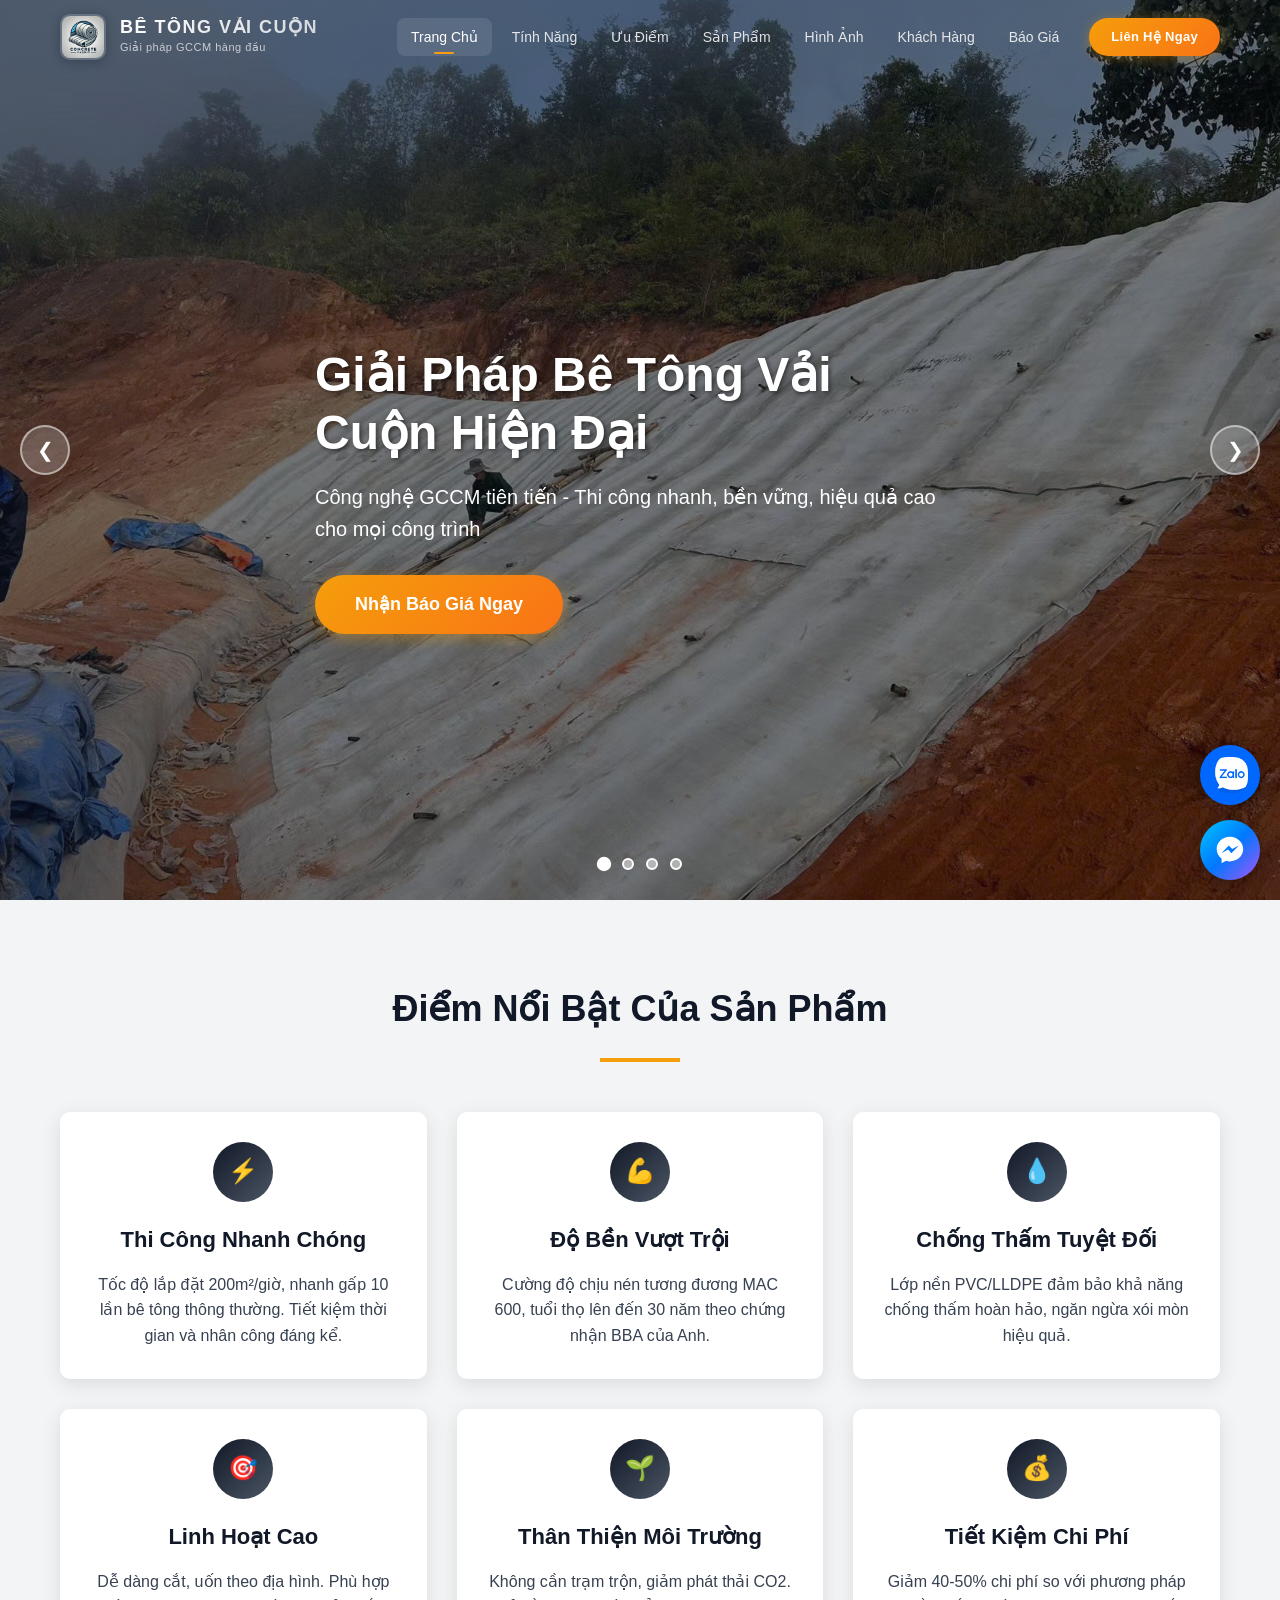
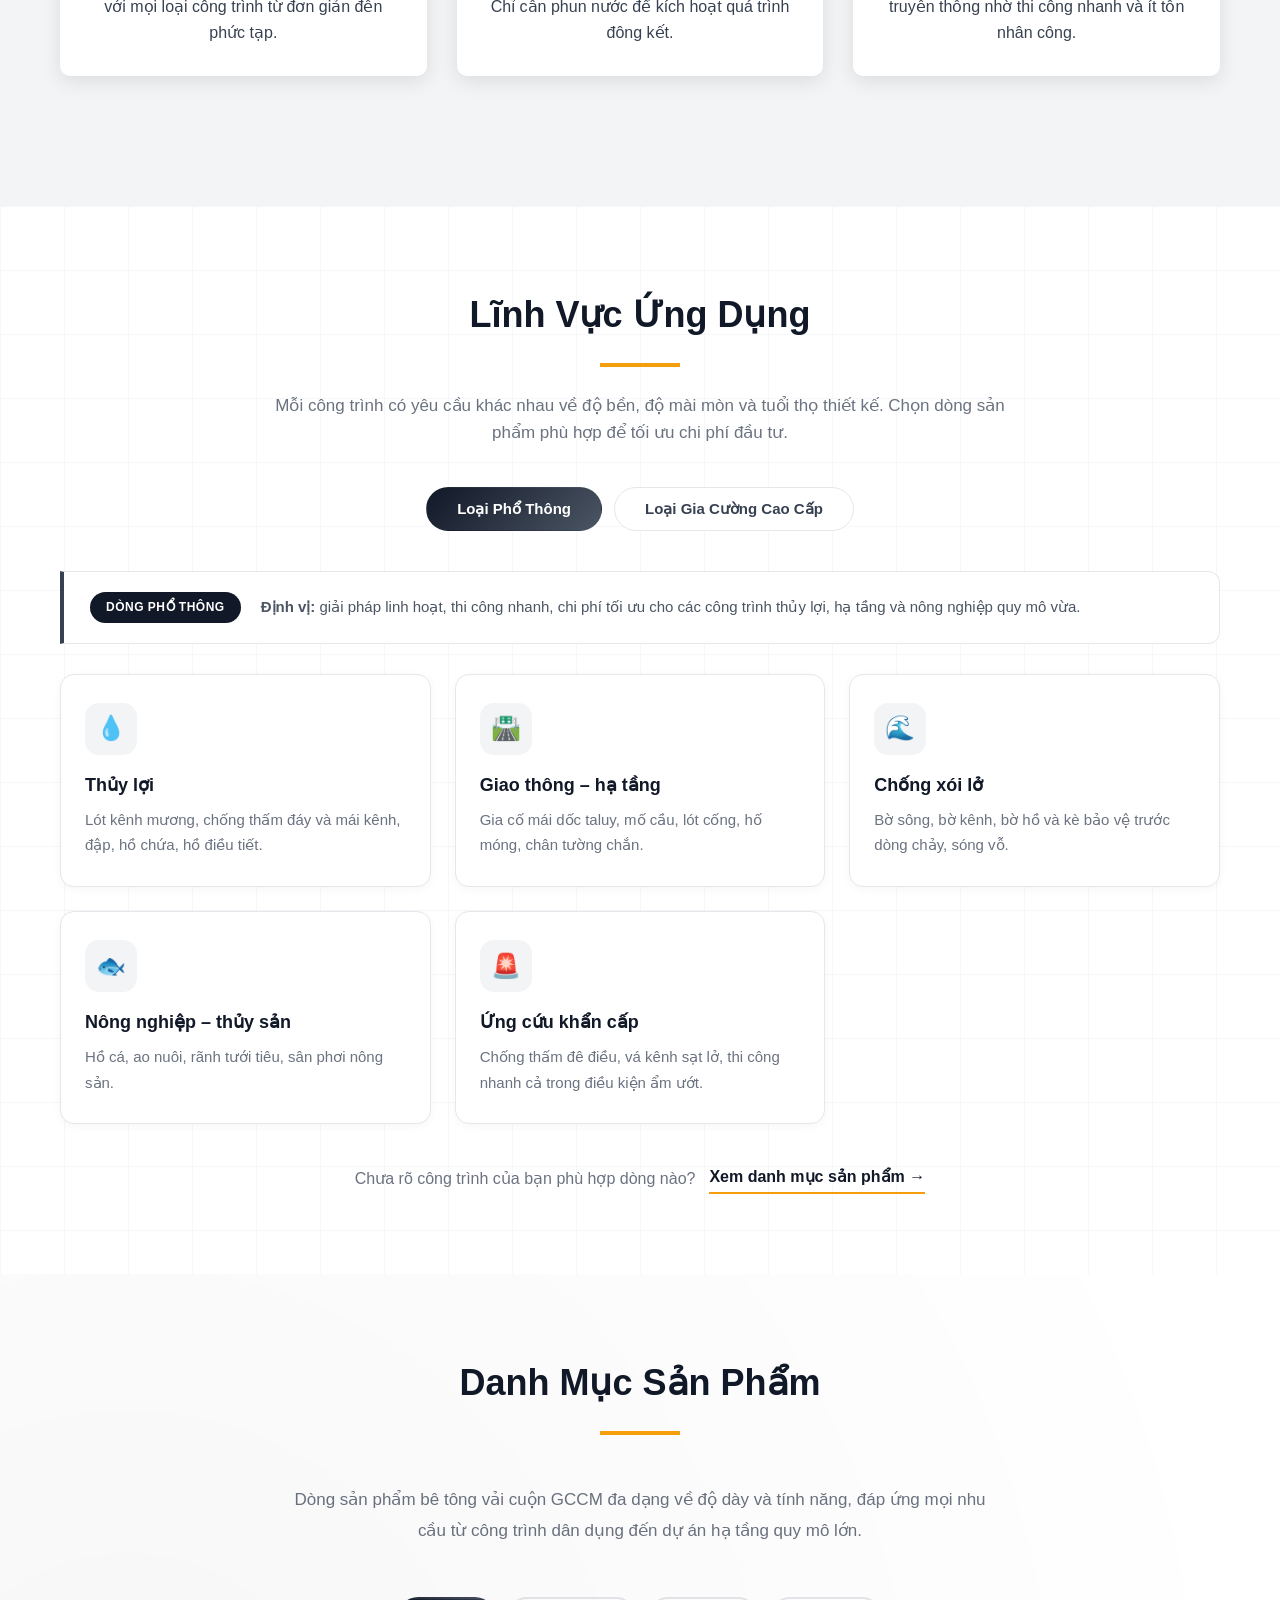
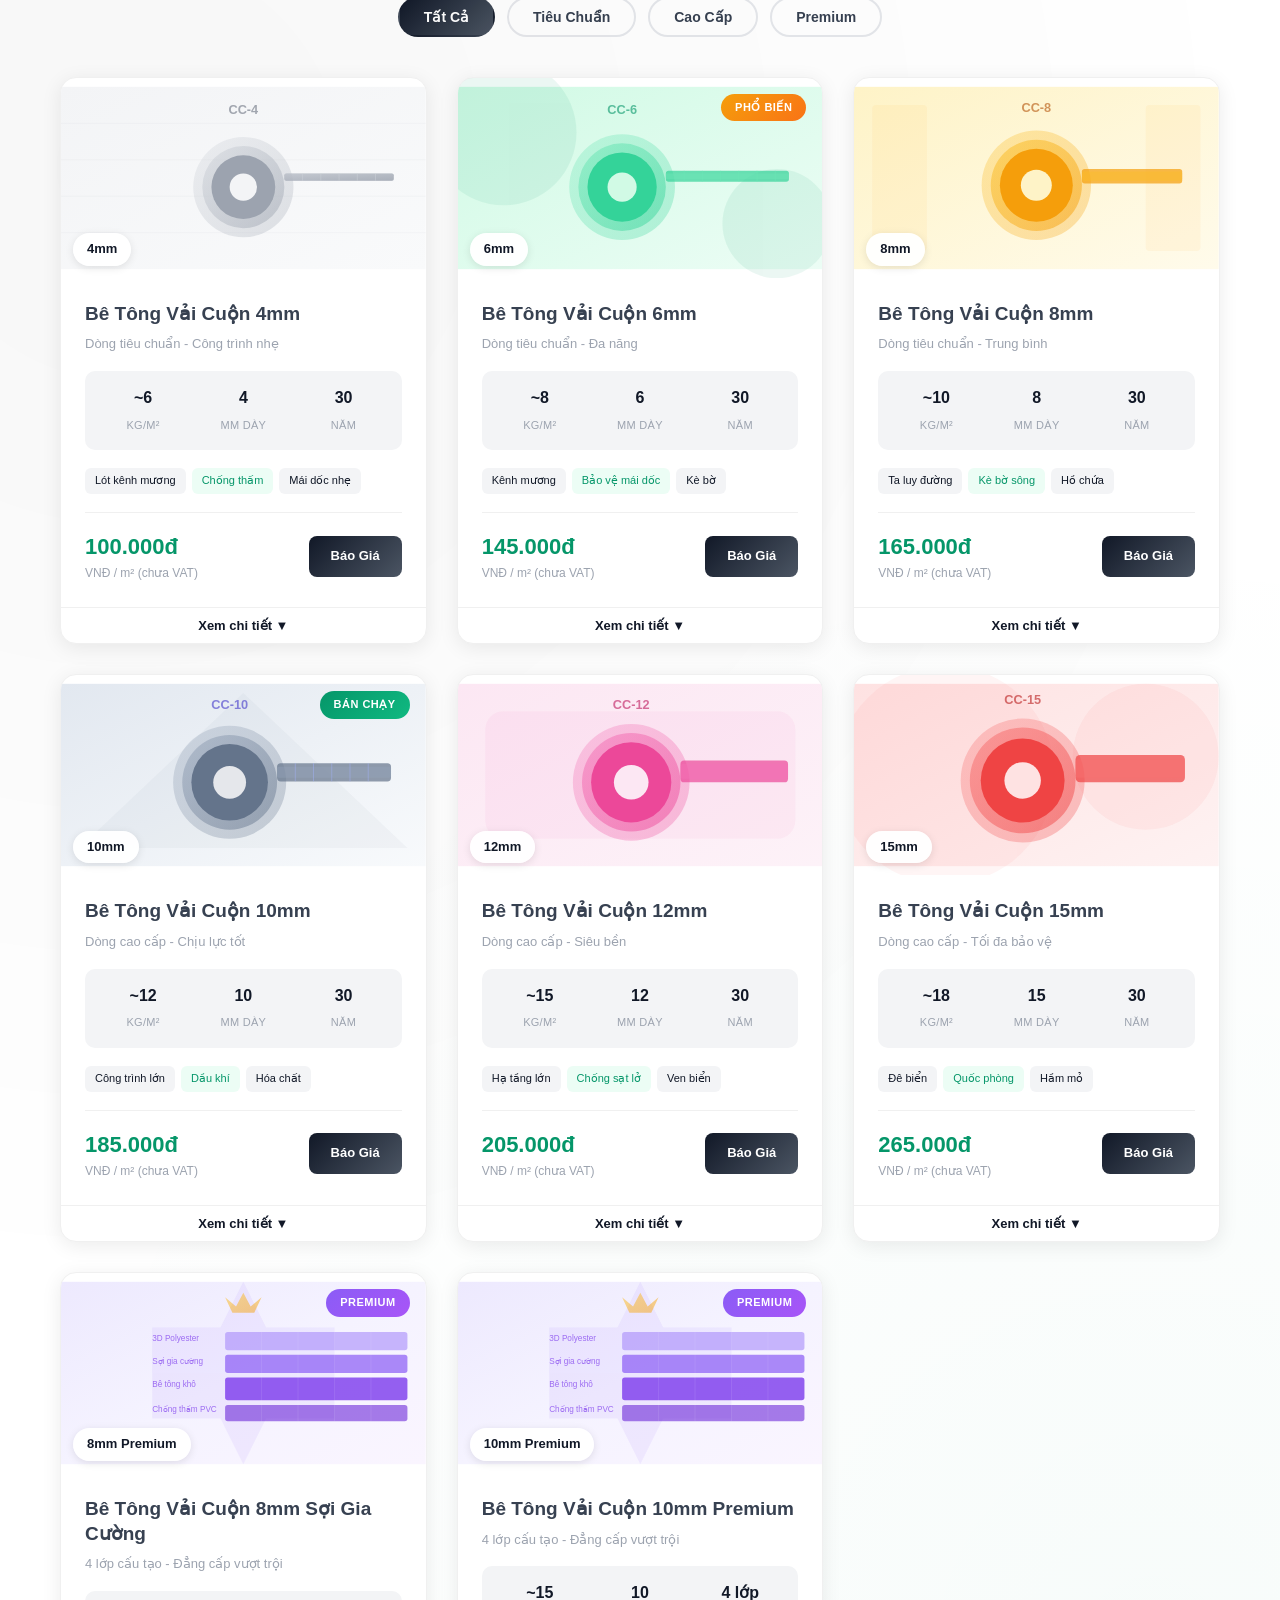
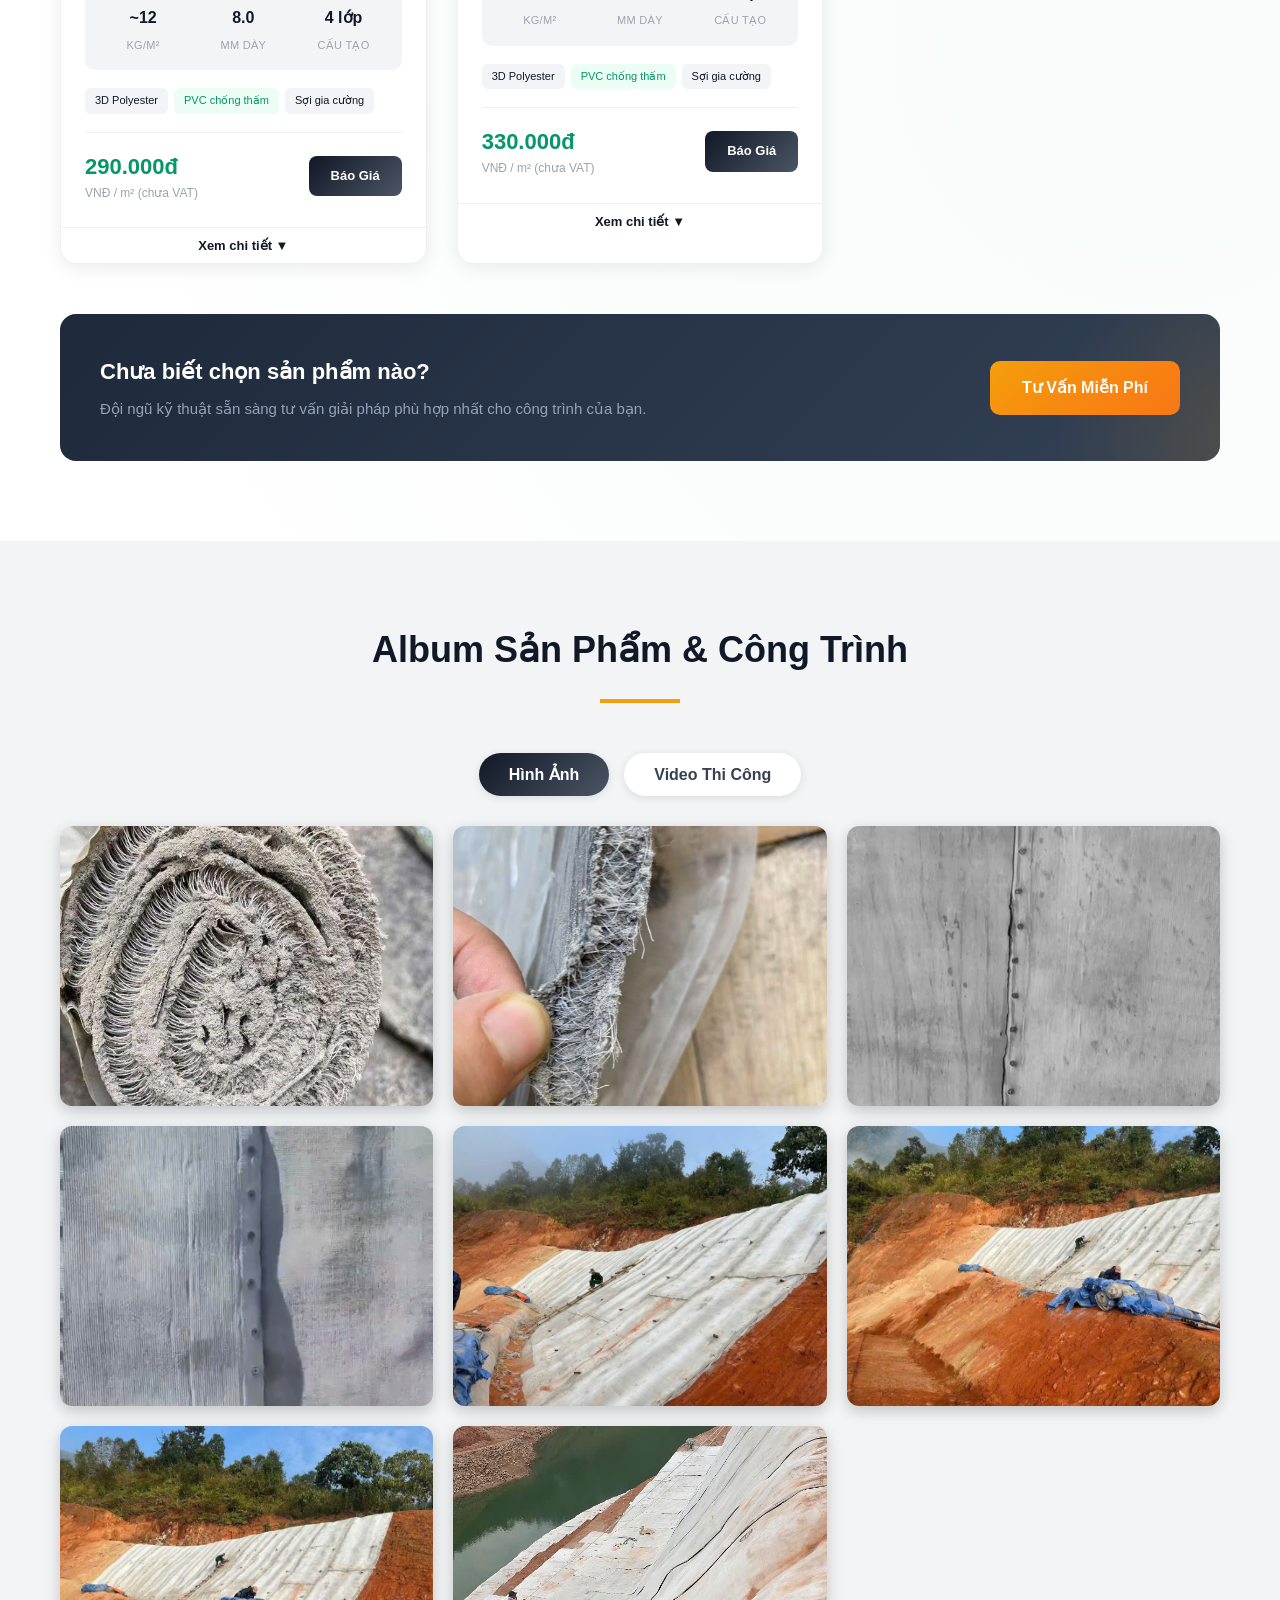
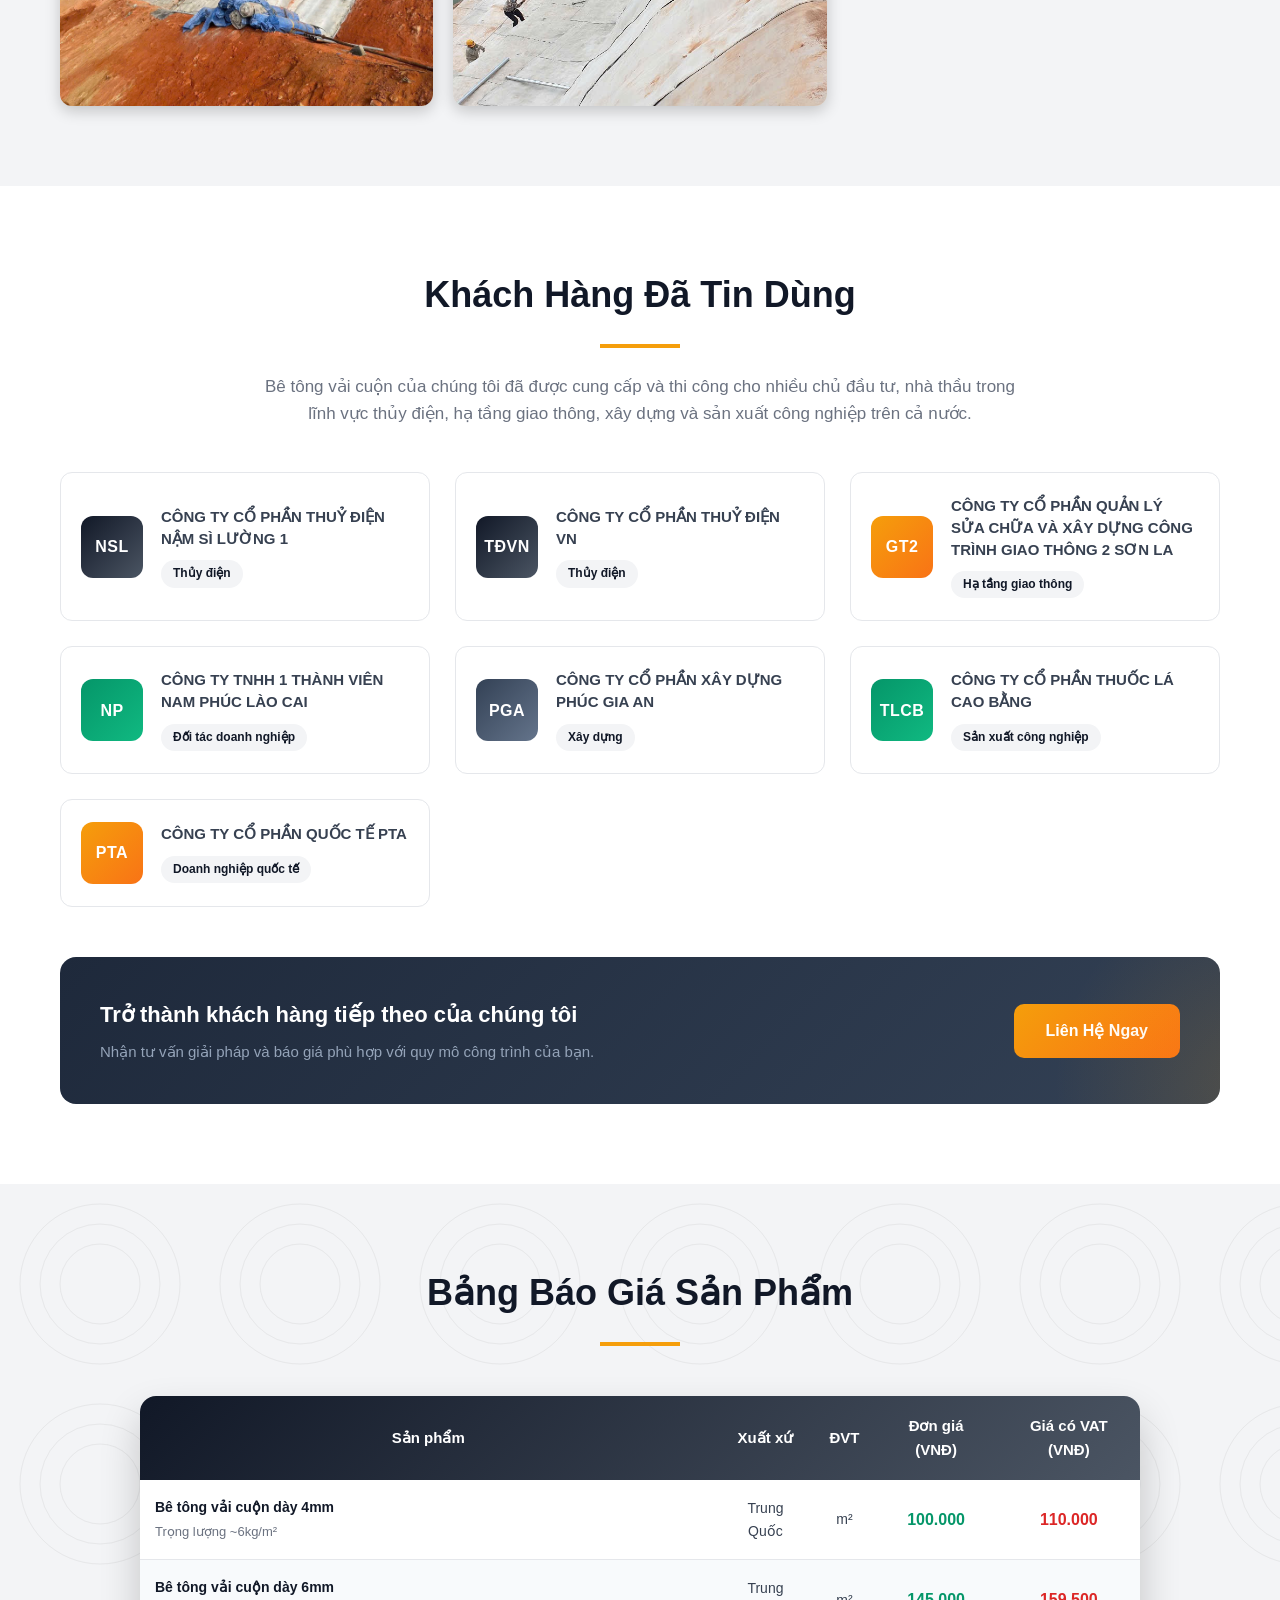
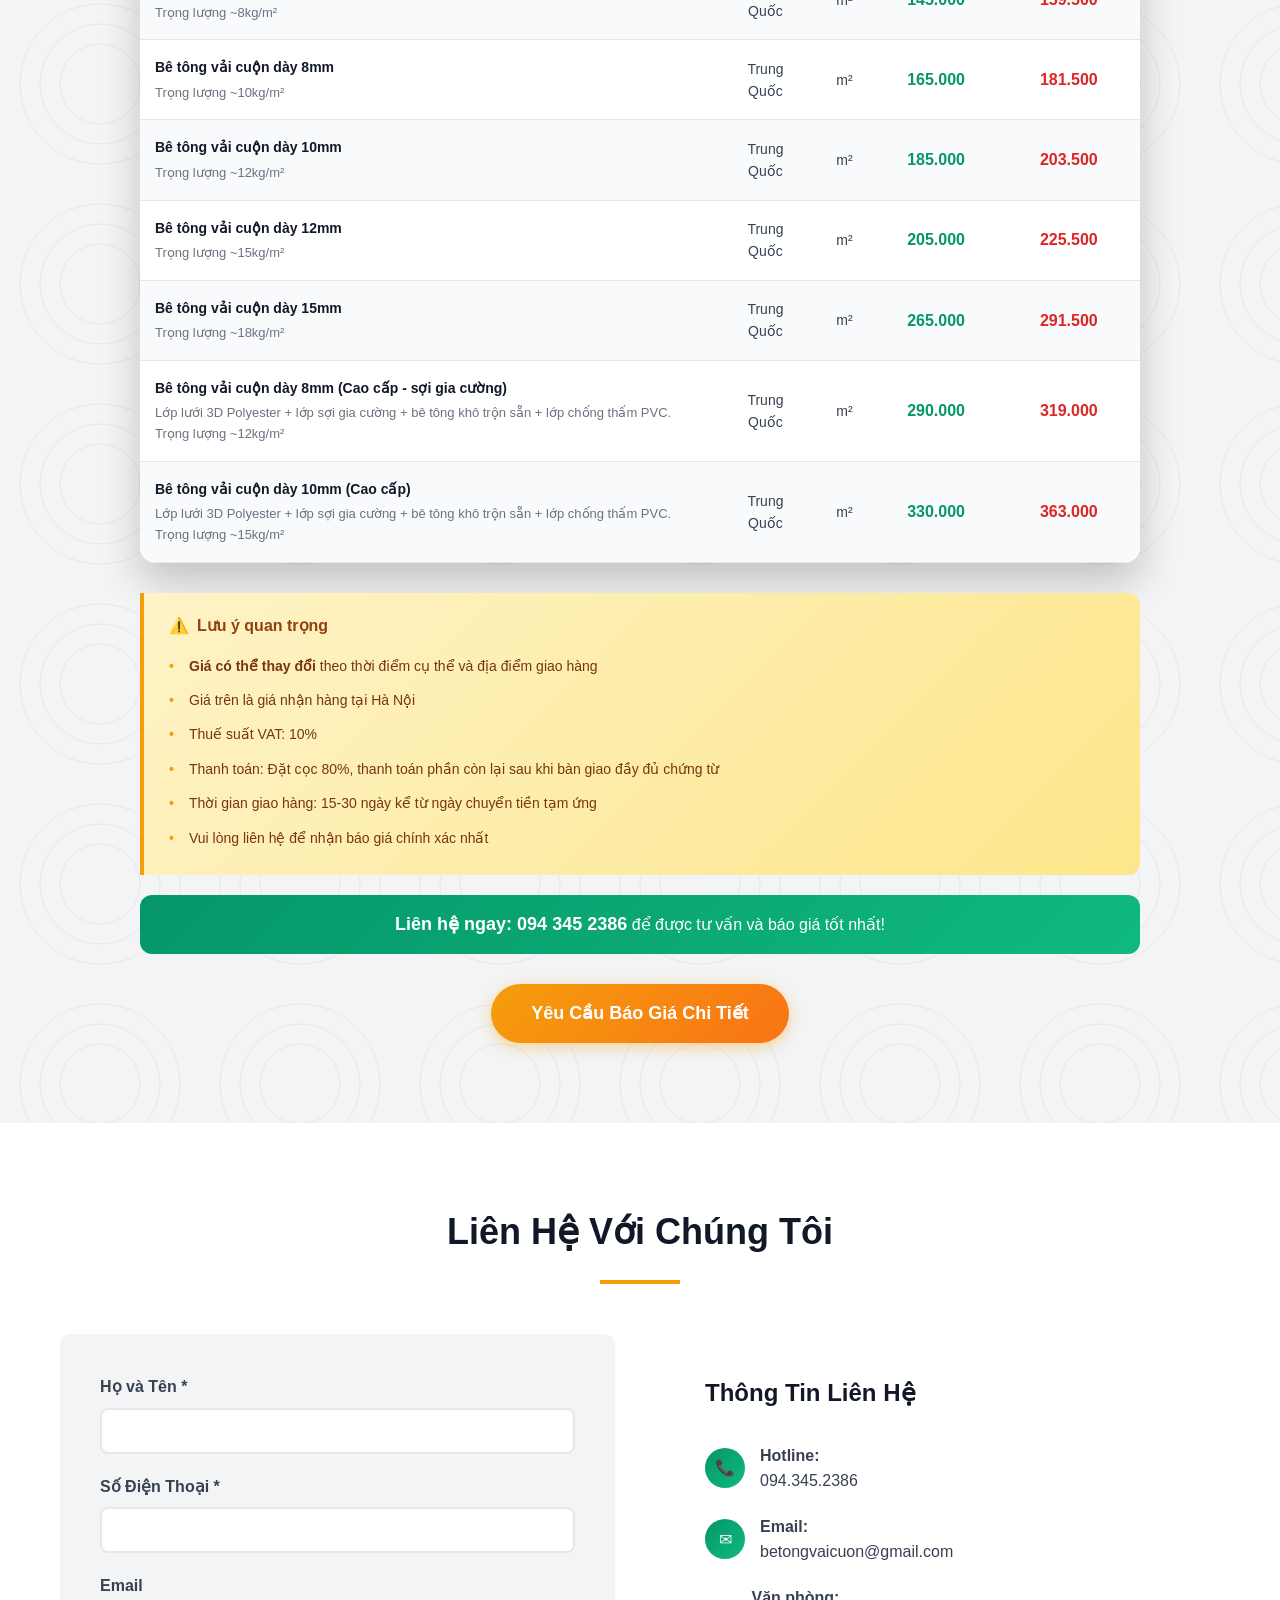
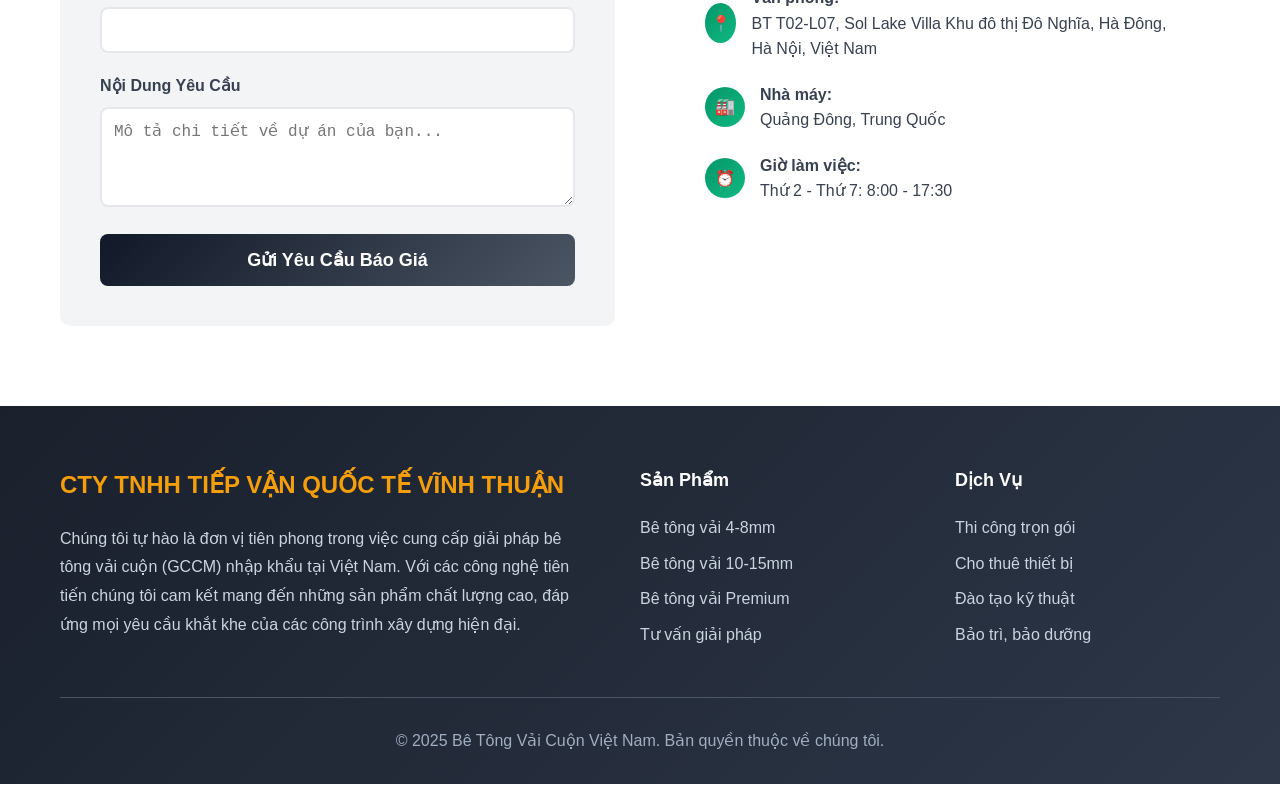
==== commit 5919031d: "Split files" ====
--- a/index.html
+++ b/index.html
@@ -80,2445 +80,20 @@
     <noscript><img height="1" width="1" style="display:none"
             src="https://www.facebook.net/tr?id=XXXXXXXXXXXXXXXXX&ev=PageView&noscript=1" /></noscript>
 
-    <style>
-        * {
-            margin: 0;
-            padding: 0;
-            box-sizing: border-box;
-        }
-
-        :root {
-            --primary-color: #111827;
-            --secondary-color: #059669;
-            --accent-color: #f59e0b;
-            --dark-gray: #374151;
-            --light-gray: #f3f4f6;
-            --white: #ffffff;
-        }
-
-        body {
-            font-family: 'Segoe UI', Tahoma, Geneva, Verdana, sans-serif;
-            line-height: 1.6;
-            color: var(--dark-gray);
-            overflow-x: hidden;
-        }
-
-        .container {
-            max-width: 1200px;
-            margin: 0 auto;
-            padding: 0 20px;
-        }
-
-        /* Header */
-        header {
-            background: transparent;
-            color: white;
-            padding: 0;
-            position: fixed;
-            width: 100%;
-            top: 0;
-            z-index: 1000;
-            transition: all 0.4s cubic-bezier(0.4, 0, 0.2, 1);
-        }
-
-        header.scrolled {
-            background: rgba(255, 255, 255, 0.95);
-            backdrop-filter: blur(20px) saturate(180%);
-            -webkit-backdrop-filter: blur(20px) saturate(180%);
-            box-shadow: 0 4px 24px rgba(0, 0, 0, 0.08);
-        }
-
-        /* Header khi cuộn: nền trắng, chữ đen */
-        header.scrolled .nav-links a {
-            color: var(--dark-gray);
-        }
-
-        header.scrolled .nav-links a:hover,
-        header.scrolled .nav-links a.active {
-            color: #000;
-            background: rgba(0, 0, 0, 0.05);
-        }
-
-        header.scrolled .hamburger span {
-            background: var(--primary-color);
-        }
-
-        header.scrolled .hamburger:hover {
-            background: rgba(0, 0, 0, 0.05);
-        }
-
-        header.scrolled .logo-text .brand-name {
-            background: linear-gradient(135deg, #111827, #4b5563);
-            -webkit-background-clip: text;
-            background-clip: text;
-        }
-
-        header.scrolled .logo-text .brand-tagline {
-            color: #6b7280;
-            opacity: 1;
-        }
-
-        .header-inner {
-            display: flex;
-            justify-content: space-between;
-            align-items: center;
-            padding: 14px 0;
-            transition: padding 0.4s ease;
-        }
-
-        header.scrolled .header-inner {
-            padding: 8px 0;
-        }
-
-        /* nav kept for legacy; header-inner is the actual flex container */
-
-        .logo {
-            display: flex;
-            align-items: center;
-            gap: 14px;
-            text-decoration: none;
-            color: white;
-            position: relative;
-            z-index: 1001;
-        }
-
-        .logo img {
-            height: 46px;
-            width: auto;
-            border-radius: 10px;
-            box-shadow: 0 2px 12px rgba(0, 0, 0, 0.25);
-            transition: all 0.4s cubic-bezier(0.4, 0, 0.2, 1);
-            border: 2px solid rgba(255, 255, 255, 0.15);
-        }
-
-        header.scrolled .logo img {
-            height: 38px;
-        }
-
-        .logo:hover img {
-            transform: scale(1.08) rotate(-2deg);
-            box-shadow: 0 4px 16px rgba(0, 0, 0, 0.25);
-            border-color: rgba(255, 255, 255, 0.3);
-        }
-
-        .logo-text {
-            display: flex;
-            flex-direction: column;
-        }
-
-        .logo-text .brand-name {
-            font-size: 18px;
-            font-weight: 800;
-            text-transform: uppercase;
-            letter-spacing: 1.5px;
-            line-height: 1.2;
-            background: linear-gradient(135deg, #ffffff, #d1d5db);
-            -webkit-background-clip: text;
-            -webkit-text-fill-color: transparent;
-            background-clip: text;
-        }
-
-        .logo-text .brand-tagline {
-            font-size: 11px;
-            opacity: 0.7;
-            letter-spacing: 0.5px;
-            font-weight: 400;
-        }
-
-        /* Desktop nav links */
-        .nav-links {
-            display: flex;
-            list-style: none;
-            gap: 6px;
-            align-items: center;
-        }
-
-        .nav-links li {
-            position: relative;
-        }
-
-        .nav-links a {
-            color: rgba(255, 255, 255, 0.85);
-            text-decoration: none;
-            transition: all 0.3s ease;
-            font-weight: 500;
-            font-size: 14px;
-            padding: 8px 14px;
-            border-radius: 8px;
-            display: inline-block;
-            position: relative;
-            white-space: nowrap;
-        }
-
-        .nav-links a::after {
-            content: '';
-            position: absolute;
-            bottom: 2px;
-            left: 50%;
-            transform: translateX(-50%) scaleX(0);
-            width: 20px;
-            height: 2px;
-            background: var(--accent-color);
-            border-radius: 2px;
-            transition: transform 0.3s cubic-bezier(0.4, 0, 0.2, 1);
-        }
-
-        .nav-links a:hover {
-            color: white;
-            background: rgba(255, 255, 255, 0.08);
-        }
-
-        .nav-links a:hover::after {
-            transform: translateX(-50%) scaleX(1);
-        }
-
-        .nav-links a.active {
-            color: white;
-            background: rgba(255, 255, 255, 0.1);
-        }
-
-        .nav-links a.active::after {
-            transform: translateX(-50%) scaleX(1);
-            background: var(--accent-color);
-        }
-
-        /* Nav CTA button */
-        .nav-cta {
-            margin-left: 10px;
-        }
-
-        .nav-cta a {
-            background: linear-gradient(135deg, var(--accent-color), #f97316) !important;
-            color: white !important;
-            padding: 9px 22px !important;
-            border-radius: 50px !important;
-            font-weight: 700 !important;
-            font-size: 13px !important;
-            letter-spacing: 0.3px;
-            box-shadow: 0 2px 12px rgba(245, 158, 11, 0.35);
-            transition: all 0.3s ease !important;
-        }
-
-        .nav-cta a::after {
-            display: none !important;
-        }
-
-        .nav-cta a:hover {
-            transform: translateY(-2px) !important;
-            box-shadow: 0 6px 20px rgba(245, 158, 11, 0.5) !important;
-            background: linear-gradient(135deg, #f97316, var(--accent-color)) !important;
-        }
-
-        /* Hamburger menu */
-        .hamburger {
-            display: none;
-            flex-direction: column;
-            gap: 5px;
-            cursor: pointer;
-            padding: 8px;
-            border-radius: 8px;
-            transition: background 0.3s;
-            z-index: 1001;
-            background: none;
-            border: none;
-        }
-
-        .hamburger:hover {
-            background: rgba(255, 255, 255, 0.1);
-        }
-
-        .hamburger span {
-            display: block;
-            width: 24px;
-            height: 2.5px;
-            background: white;
-            border-radius: 4px;
-            transition: all 0.4s cubic-bezier(0.4, 0, 0.2, 1);
-            transform-origin: center;
-        }
-
-        .hamburger.active span:nth-child(1) {
-            transform: translateY(7.5px) rotate(45deg);
-        }
-
-        .hamburger.active span:nth-child(2) {
-            opacity: 0;
-            transform: scaleX(0);
-        }
-
-        .hamburger.active span:nth-child(3) {
-            transform: translateY(-7.5px) rotate(-45deg);
-        }
-
-        /* Mobile menu overlay */
-        .mobile-menu-overlay {
-            display: none;
-            position: fixed;
-            top: 0;
-            left: 0;
-            width: 100%;
-            height: 100%;
-            background: rgba(0, 0, 0, 0.5);
-            backdrop-filter: blur(4px);
-            z-index: 999;
-            opacity: 0;
-            transition: opacity 0.3s ease;
-        }
-
-        .mobile-menu-overlay.active {
-            opacity: 1;
-        }
-
-        /* Hero Section with Slider */
-        .hero {
-            height: 100vh;
-            display: flex;
-            align-items: center;
-            position: relative;
-            margin-top: 0;
-            padding-top: 80px;
-            overflow: hidden;
-        }
-
-        .hero-slider {
-            position: absolute;
-            top: 0;
-            left: 0;
-            width: 100%;
-            height: 100%;
-            z-index: 0;
-        }
-
-        .hero-slide {
-            position: absolute;
-            top: 0;
-            left: 0;
-            width: 100%;
-            height: 100%;
-            opacity: 0;
-            transition: opacity 1s ease-in-out;
-        }
-
-        .hero-slide.active {
-            opacity: 1;
-        }
-
-        .hero-slide img {
-            width: 100%;
-            height: 100%;
-            object-fit: cover;
-        }
-
-        .hero-slide::after {
-            content: '';
-            position: absolute;
-            top: 0;
-            left: 0;
-            width: 100%;
-            height: 100%;
-            background: linear-gradient(135deg, rgba(17, 24, 39, 0.6), rgba(0, 0, 0, 0.5));
-        }
-
-        .hero-content {
-            max-width: 650px;
-            animation: slideInLeft 1s ease-out;
-            position: relative;
-            z-index: 2;
-        }
-
-        /* Slider Navigation Dots */
-        .slider-dots {
-            position: absolute;
-            bottom: 30px;
-            left: 50%;
-            transform: translateX(-50%);
-            display: flex;
-            gap: 12px;
-            z-index: 3;
-        }
-
-        .slider-dot {
-            width: 12px;
-            height: 12px;
-            border-radius: 50%;
-            background: rgba(255, 255, 255, 0.5);
-            cursor: pointer;
-            transition: all 0.3s;
-            border: 2px solid white;
-        }
-
-        .slider-dot.active {
-            background: white;
-            transform: scale(1.2);
-        }
-
-        .slider-dot:hover {
-            background: rgba(255, 255, 255, 0.8);
-        }
-
-        /* Slider Arrows */
-        .slider-arrow {
-            position: absolute;
-            top: 50%;
-            transform: translateY(-50%);
-            width: 50px;
-            height: 50px;
-            background: rgba(255, 255, 255, 0.2);
-            border: 2px solid rgba(255, 255, 255, 0.5);
-            border-radius: 50%;
-            display: flex;
-            align-items: center;
-            justify-content: center;
-            cursor: pointer;
-            z-index: 3;
-            transition: all 0.3s;
-            color: white;
-            font-size: 20px;
-        }
-
-        .slider-arrow:hover {
-            background: rgba(255, 255, 255, 0.4);
-            border-color: white;
-        }
-
-        .slider-arrow.prev {
-            left: 20px;
-        }
-
-        .slider-arrow.next {
-            right: 20px;
-        }
-
-        @media (max-width: 768px) {
-            .slider-arrow {
-                width: 40px;
-                height: 40px;
-                font-size: 16px;
-            }
-
-            .slider-dots {
-                bottom: 20px;
-            }
-
-            .slider-dot {
-                width: 10px;
-                height: 10px;
-            }
-        }
-
-        @keyframes slideInLeft {
-            from {
-                opacity: 0;
-                transform: translateX(-50px);
-            }
-
-            to {
-                opacity: 1;
-                transform: translateX(0);
-            }
-        }
-
-        .hero h1 {
-            font-size: 48px;
-            margin-bottom: 20px;
-            color: white;
-            text-shadow: 2px 2px 4px rgba(0, 0, 0, 0.5);
-            line-height: 1.2;
-        }
-
-        .hero p {
-            font-size: 20px;
-            margin-bottom: 30px;
-            color: white;
-        }
-
-        .cta-button {
-            display: inline-block;
-            padding: 15px 40px;
-            background: linear-gradient(135deg, var(--accent-color), #f97316);
-            color: white;
-            text-decoration: none;
-            border-radius: 50px;
-            font-size: 18px;
-            font-weight: bold;
-            transition: all 0.3s;
-            box-shadow: 0 4px 15px rgba(245, 158, 11, 0.4);
-        }
-
-        .cta-button:hover {
-            transform: translateY(-3px);
-            box-shadow: 0 6px 20px rgba(245, 158, 11, 0.6);
-        }
-
-        /* Features Section */
-        .features {
-            padding: 80px 0;
-            background: var(--light-gray);
-        }
-
-        .section-title {
-            text-align: center;
-            font-size: 36px;
-            margin-bottom: 50px;
-            color: var(--primary-color);
-            position: relative;
-        }
-
-        .section-title::after {
-            content: '';
-            display: block;
-            width: 80px;
-            height: 4px;
-            background: var(--accent-color);
-            margin: 20px auto;
-        }
-
-        .features-grid {
-            display: grid;
-            grid-template-columns: repeat(auto-fit, minmax(300px, 1fr));
-            gap: 30px;
-            margin-bottom: 50px;
-        }
-
-        .feature-card {
-            background: white;
-            padding: 30px;
-            border-radius: 10px;
-            box-shadow: 0 5px 20px rgba(0, 0, 0, 0.1);
-            transition: all 0.3s;
-            text-align: center;
-        }
-
-        .feature-card:hover {
-            transform: translateY(-10px);
-            box-shadow: 0 10px 30px rgba(0, 0, 0, 0.2);
-        }
-
-        .feature-icon {
-            width: 60px;
-            height: 60px;
-            background: linear-gradient(135deg, #111827, #4b5563);
-            border-radius: 50%;
-            display: flex;
-            align-items: center;
-            justify-content: center;
-            margin: 0 auto 20px;
-            font-size: 24px;
-            color: white;
-        }
-
-        .feature-card h3 {
-            color: var(--primary-color);
-            margin-bottom: 15px;
-            font-size: 22px;
-        }
-
-        /* Advantages Section */
-        .advantages {
-            padding: 80px 0;
-            background-color: #ffffff;
-            background-image: url('data:image/svg+xml;utf8,<svg xmlns="http://www.w3.org/2000/svg" width="64" height="64"><path d="M 64 0 L 0 0 0 64" fill="none" stroke="%23eef0f3" stroke-width="1"/></svg>');
-            background-size: 64px 64px;
-            position: relative;
-        }
-
-        .app-intro {
-            max-width: 760px;
-            margin: -25px auto 40px;
-            text-align: center;
-            font-size: 17px;
-            color: #6b7280;
-        }
-
-        /* Tab chọn dòng sản phẩm */
-        .app-tabs {
-            display: flex;
-            justify-content: center;
-            gap: 12px;
-            margin-bottom: 40px;
-            flex-wrap: wrap;
-        }
-
-        .app-tab {
-            padding: 12px 30px;
-            border: 1px solid #e5e7eb;
-            border-radius: 50px;
-            background: white;
-            color: var(--dark-gray);
-            font-size: 15px;
-            font-weight: 600;
-            cursor: pointer;
-            transition: all 0.3s;
-        }
-
-        .app-tab:hover:not(.active) {
-            border-color: #9ca3af;
-        }
-
-        .app-tab.active {
-            background: linear-gradient(135deg, #111827, #4b5563);
-            color: white;
-            border-color: transparent;
-        }
-
-        .app-panel {
-            display: none;
-        }
-
-        .app-panel.active {
-            display: block;
-            animation: fadeInUp 0.4s ease-out;
-        }
-
-        @keyframes fadeInUp {
-            from {
-                opacity: 0;
-                transform: translateY(12px);
-            }
-
-            to {
-                opacity: 1;
-                transform: translateY(0);
-            }
-        }
-
-        /* Dải định vị dòng sản phẩm */
-        .app-positioning {
-            display: flex;
-            align-items: center;
-            gap: 20px;
-            flex-wrap: wrap;
-            background: white;
-            border: 1px solid #e5e7eb;
-            border-left: 4px solid var(--dark-gray);
-            border-radius: 0 12px 12px 0;
-            padding: 20px 26px;
-            margin-bottom: 30px;
-        }
-
-        .app-positioning.premium {
-            border-left-color: var(--accent-color);
-            background: linear-gradient(135deg, #fffbeb, #ffffff);
-        }
-
-        .app-positioning p {
-            margin: 0;
-            font-size: 15px;
-            color: #4b5563;
-            flex: 1;
-            min-width: 260px;
-        }
-
-        .app-badge {
-            display: inline-block;
-            padding: 6px 16px;
-            border-radius: 50px;
-            background: var(--primary-color);
-            color: white;
-            font-size: 12px;
-            font-weight: 700;
-            text-transform: uppercase;
-            letter-spacing: 0.5px;
-            white-space: nowrap;
-        }
-
-        .app-badge.premium {
-            background: linear-gradient(135deg, var(--accent-color), #f97316);
-        }
-
-        /* Lưới thẻ ứng dụng */
-        .app-grid {
-            display: grid;
-            grid-template-columns: repeat(auto-fit, minmax(300px, 1fr));
-            gap: 24px;
-        }
-
-        .app-card {
-            background: white;
-            border: 1px solid #e5e7eb;
-            border-radius: 14px;
-            padding: 28px 24px;
-            box-shadow: 0 2px 10px rgba(0, 0, 0, 0.04);
-            transition: all 0.3s;
-            position: relative;
-            overflow: hidden;
-        }
-
-        .app-card::after {
-            content: '';
-            position: absolute;
-            left: 0;
-            right: 0;
-            bottom: 0;
-            height: 3px;
-            background: var(--dark-gray);
-            transform: scaleX(0);
-            transform-origin: left;
-            transition: transform 0.35s;
-        }
-
-        .app-card.premium::after {
-            background: linear-gradient(90deg, var(--accent-color), #f97316);
-        }
-
-        .app-card:hover {
-            transform: translateY(-6px);
-            border-color: #d1d5db;
-            box-shadow: 0 14px 34px rgba(0, 0, 0, 0.09);
-        }
-
-        .app-card:hover::after {
-            transform: scaleX(1);
-        }
-
-        .app-icon {
-            width: 52px;
-            height: 52px;
-            border-radius: 14px;
-            background: var(--light-gray);
-            display: flex;
-            align-items: center;
-            justify-content: center;
-            font-size: 24px;
-            margin-bottom: 18px;
-        }
-
-        .app-card.premium .app-icon {
-            background: #fef3c7;
-        }
-
-        .app-card h3 {
-            font-size: 18px;
-            color: var(--primary-color);
-            margin-bottom: 10px;
-            line-height: 1.35;
-        }
-
-        .app-card p {
-            font-size: 15px;
-            color: #6b7280;
-            line-height: 1.7;
-            margin: 0;
-        }
-
-        /* Chân mục ứng dụng */
-        .app-foot {
-            display: flex;
-            align-items: center;
-            justify-content: center;
-            gap: 14px;
-            flex-wrap: wrap;
-            margin-top: 40px;
-            font-size: 16px;
-            color: #6b7280;
-        }
-
-        .app-foot p {
-            margin: 0;
-        }
-
-        .app-foot-link {
-            color: var(--primary-color);
-            font-weight: 700;
-            text-decoration: none;
-            border-bottom: 2px solid var(--accent-color);
-            padding-bottom: 2px;
-            transition: all 0.3s;
-        }
-
-        .app-foot-link:hover {
-            color: var(--accent-color);
-        }
-
-        /* Ứng dụng responsive */
-        @media (max-width: 768px) {
-            .app-intro {
-                font-size: 15px;
-            }
-
-            .app-tab {
-                padding: 10px 20px;
-                font-size: 14px;
-            }
-
-            .app-grid {
-                grid-template-columns: 1fr;
-            }
-
-            .app-positioning {
-                padding: 18px 20px;
-            }
-
-            .app-foot {
-                flex-direction: column;
-                gap: 8px;
-                text-align: center;
-            }
-        }
-
-        /* ========== Product Catalogue Section ========== */
-        .catalogue {
-            padding: 80px 0;
-            background: white;
-            position: relative;
-            overflow: hidden;
-        }
-
-        .catalogue::before {
-            content: '';
-            position: absolute;
-            top: 0;
-            left: 0;
-            right: 0;
-            bottom: 0;
-            background:
-                radial-gradient(circle at 10% 20%, rgba(0, 0, 0, 0.03) 0%, transparent 50%),
-                radial-gradient(circle at 90% 80%, rgba(5, 150, 105, 0.03) 0%, transparent 50%);
-            pointer-events: none;
-        }
-
-        .catalogue-intro {
-            text-align: center;
-            max-width: 700px;
-            margin: 0 auto 50px;
-            color: #6b7280;
-            font-size: 17px;
-            line-height: 1.8;
-        }
-
-        /* Category filter tabs */
-        .catalogue-filters {
-            display: flex;
-            justify-content: center;
-            gap: 12px;
-            margin-bottom: 40px;
-            flex-wrap: wrap;
-        }
-
-        .catalogue-filter {
-            padding: 10px 24px;
-            border: 2px solid #e5e7eb;
-            border-radius: 50px;
-            background: white;
-            color: var(--dark-gray);
-            font-size: 14px;
-            font-weight: 600;
-            cursor: pointer;
-            transition: all 0.3s;
-        }
-
-        .catalogue-filter:hover {
-            border-color: var(--primary-color);
-            color: var(--primary-color);
-        }
-
-        .catalogue-filter.active {
-            background: linear-gradient(135deg, #111827, #4b5563);
-            color: white;
-            border-color: transparent;
-        }
-
-        /* Product cards grid */
-        .catalogue-grid {
-            display: grid;
-            grid-template-columns: repeat(auto-fill, minmax(340px, 1fr));
-            gap: 30px;
-            position: relative;
-            z-index: 1;
-        }
-
-        .product-card {
-            background: white;
-            border-radius: 16px;
-            overflow: hidden;
-            box-shadow: 0 4px 20px rgba(0, 0, 0, 0.08);
-            transition: all 0.4s cubic-bezier(0.25, 0.46, 0.45, 0.94);
-            position: relative;
-            border: 1px solid #f0f0f0;
-        }
-
-        .product-card:hover {
-            transform: translateY(-8px);
-            box-shadow: 0 20px 40px rgba(0, 0, 0, 0.15);
-        }
-
-        .product-card-badge {
-            position: absolute;
-            top: 16px;
-            right: 16px;
-            padding: 5px 14px;
-            border-radius: 20px;
-            font-size: 11px;
-            font-weight: 700;
-            text-transform: uppercase;
-            letter-spacing: 0.5px;
-            z-index: 2;
-        }
-
-        .badge-popular {
-            background: linear-gradient(135deg, #f59e0b, #f97316);
-            color: white;
-        }
-
-        .badge-premium {
-            background: linear-gradient(135deg, #8b5cf6, #a855f7);
-            color: white;
-        }
-
-        .badge-new {
-            background: linear-gradient(135deg, #059669, #10b981);
-            color: white;
-        }
-
-        /* Product visual area */
-        .product-visual {
-            height: 200px;
-            position: relative;
-            overflow: hidden;
-            display: flex;
-            align-items: center;
-            justify-content: center;
-        }
-
-        .product-visual svg {
-            width: 100%;
-            height: 100%;
-        }
-
-        /* Thickness indicator */
-        .thickness-indicator {
-            position: absolute;
-            bottom: 12px;
-            left: 12px;
-            background: rgba(255, 255, 255, 0.95);
-            backdrop-filter: blur(10px);
-            padding: 6px 14px;
-            border-radius: 20px;
-            font-size: 13px;
-            font-weight: 700;
-            color: var(--primary-color);
-            box-shadow: 0 2px 8px rgba(0, 0, 0, 0.1);
-        }
-
-        /* Product info area */
-        .product-info {
-            padding: 24px;
-        }
-
-        .product-info h3 {
-            font-size: 19px;
-            color: var(--dark-gray);
-            margin-bottom: 8px;
-            line-height: 1.3;
-        }
-
-        .product-subtitle {
-            font-size: 13px;
-            color: #9ca3af;
-            margin-bottom: 16px;
-        }
-
-        /* Specs row */
-        .product-specs {
-            display: grid;
-            grid-template-columns: 1fr 1fr 1fr;
-            gap: 12px;
-            margin-bottom: 18px;
-            padding: 14px;
-            background: var(--light-gray);
-            border-radius: 10px;
-        }
-
-        .spec-item {
-            text-align: center;
-        }
-
-        .spec-value {
-            font-size: 16px;
-            font-weight: 700;
-            color: var(--primary-color);
-            display: block;
-        }
-
-        .spec-label {
-            font-size: 11px;
-            color: #9ca3af;
-            text-transform: uppercase;
-            letter-spacing: 0.3px;
-        }
-
-        /* Application tags */
-        .product-tags {
-            display: flex;
-            flex-wrap: wrap;
-            gap: 6px;
-            margin-bottom: 18px;
-        }
-
-        .product-tag {
-            padding: 4px 10px;
-            background: var(--light-gray);
-            color: var(--primary-color);
-            border-radius: 6px;
-            font-size: 11px;
-            font-weight: 500;
-        }
-
-        .product-tag.green {
-            background: #ecfdf5;
-            color: var(--secondary-color);
-        }
-
-        /* Price and CTA */
-        .product-footer {
-            display: flex;
-            align-items: center;
-            justify-content: space-between;
-            padding-top: 16px;
-            border-top: 1px solid #f0f0f0;
-        }
-
-        .product-price {
-            display: flex;
-            flex-direction: column;
-        }
-
-        .product-price .price-amount {
-            font-size: 22px;
-            font-weight: 800;
-            color: var(--secondary-color);
-        }
-
-        .product-price .price-label {
-            font-size: 12px;
-            color: #9ca3af;
-        }
-
-        .product-cta {
-            padding: 10px 22px;
-            background: linear-gradient(135deg, #111827, #4b5563);
-            color: white;
-            border: none;
-            border-radius: 8px;
-            font-size: 13px;
-            font-weight: 600;
-            cursor: pointer;
-            transition: all 0.3s;
-            text-decoration: none;
-        }
-
-        .product-cta:hover {
-            transform: translateY(-2px);
-            box-shadow: 0 4px 12px rgba(0, 0, 0, 0.3);
-        }
-
-        /* Product detail expand */
-        .product-details-toggle {
-            display: block;
-            width: 100%;
-            padding: 10px;
-            background: none;
-            border: none;
-            border-top: 1px solid #f0f0f0;
-            color: var(--primary-color);
-            font-size: 13px;
-            font-weight: 600;
-            cursor: pointer;
-            transition: all 0.3s;
-        }
-
-        .product-details-toggle:hover {
-            background: #f8fafc;
-        }
-
-        .product-details {
-            max-height: 0;
-            overflow: hidden;
-            transition: max-height 0.4s ease;
-            background: #f8fafc;
-        }
-
-        .product-details.open {
-            max-height: 300px;
-        }
-
-        .product-details-inner {
-            padding: 16px 24px;
-        }
-
-        .product-details-inner ul {
-            list-style: none;
-            padding: 0;
-            margin: 0;
-        }
-
-        .product-details-inner li {
-            padding: 6px 0;
-            padding-left: 20px;
-            position: relative;
-            font-size: 13px;
-            color: var(--dark-gray);
-            line-height: 1.6;
-        }
-
-        .product-details-inner li::before {
-            content: '';
-            position: absolute;
-            left: 0;
-            top: 12px;
-            width: 8px;
-            height: 8px;
-            border-radius: 50%;
-            background: var(--secondary-color);
-        }
-
-        /* Compare banner */
-        .catalogue-compare {
-            margin-top: 50px;
-            background: linear-gradient(135deg, #1e293b, #334155);
-            border-radius: 16px;
-            padding: 40px;
-            display: flex;
-            align-items: center;
-            justify-content: space-between;
-            gap: 30px;
-            position: relative;
-            z-index: 1;
-            overflow: hidden;
-        }
-
-        .catalogue-compare::before {
-            content: '';
-            position: absolute;
-            top: -50%;
-            right: -20%;
-            width: 400px;
-            height: 400px;
-            background: radial-gradient(circle, rgba(245, 158, 11, 0.15) 0%, transparent 70%);
-            pointer-events: none;
-        }
-
-        .compare-text h3 {
-            color: white;
-            font-size: 22px;
-            margin-bottom: 8px;
-        }
-
-        .compare-text p {
-            color: #94a3b8;
-            font-size: 15px;
-        }
-
-        .compare-cta {
-            padding: 14px 32px;
-            background: linear-gradient(135deg, var(--accent-color), #f97316);
-            color: white;
-            border: none;
-            border-radius: 10px;
-            font-size: 16px;
-            font-weight: 700;
-            cursor: pointer;
-            transition: all 0.3s;
-            text-decoration: none;
-            white-space: nowrap;
-        }
-
-        .compare-cta:hover {
-            transform: translateY(-2px);
-            box-shadow: 0 6px 20px rgba(245, 158, 11, 0.4);
-        }
-
-        /* Catalogue responsive */
-        @media (max-width: 768px) {
-            .catalogue-grid {
-                grid-template-columns: 1fr;
-            }
-
-            .catalogue-compare {
-                flex-direction: column;
-                text-align: center;
-                padding: 30px 20px;
-            }
-
-            .compare-text h3 {
-                font-size: 18px;
-            }
-
-            .product-specs {
-                grid-template-columns: 1fr 1fr 1fr;
-                gap: 8px;
-            }
-
-            .catalogue-filters {
-                gap: 8px;
-            }
-
-            .catalogue-filter {
-                padding: 8px 16px;
-                font-size: 13px;
-            }
-        }
-
-        @media (max-width: 414px) {
-            .product-info h3 {
-                font-size: 17px;
-            }
-
-            .product-footer {
-                flex-direction: column;
-                gap: 12px;
-                align-items: stretch;
-                text-align: center;
-            }
-
-            .product-cta {
-                text-align: center;
-            }
-        }
-
-        /* Gallery Section */
-        .gallery {
-            padding: 80px 0;
-            background: var(--light-gray);
-        }
-
-        .gallery-tabs {
-            display: flex;
-            justify-content: center;
-            gap: 15px;
-            margin-bottom: 30px;
-        }
-
-        .gallery-tab {
-            padding: 12px 30px;
-            border: none;
-            border-radius: 50px;
-            font-size: 16px;
-            font-weight: 600;
-            cursor: pointer;
-            transition: all 0.3s;
-            background: white;
-            color: var(--dark-gray);
-            box-shadow: 0 2px 10px rgba(0, 0, 0, 0.1);
-        }
-
-        .gallery-tab.active {
-            background: linear-gradient(135deg, #111827, #4b5563);
-            color: white;
-        }
-
-        .gallery-tab:hover:not(.active) {
-            background: #e5e7eb;
-        }
-
-        .gallery-content {
-            display: none;
-        }
-
-        .gallery-content.active {
-            display: block;
-        }
-
-        .gallery-grid {
-            display: grid;
-            grid-template-columns: repeat(auto-fit, minmax(280px, 1fr));
-            gap: 20px;
-            margin-top: 20px;
-        }
-
-        .gallery-item {
-            position: relative;
-            overflow: hidden;
-            border-radius: 12px;
-            box-shadow: 0 5px 15px rgba(0, 0, 0, 0.2);
-            height: 280px;
-            cursor: pointer;
-            transition: all 0.3s;
-        }
-
-        .gallery-item:hover {
-            transform: scale(1.03);
-            box-shadow: 0 10px 30px rgba(0, 0, 0, 0.3);
-        }
-
-        .gallery-item img {
-            width: 100%;
-            height: 100%;
-            object-fit: cover;
-            transition: all 0.3s;
-        }
-
-        .gallery-item:hover img {
-            transform: scale(1.1);
-        }
-
-        .gallery-item video {
-            width: 100%;
-            height: 100%;
-            object-fit: cover;
-        }
-
-        .gallery-overlay {
-            position: absolute;
-            top: 0;
-            left: 0;
-            right: 0;
-            bottom: 0;
-            background: linear-gradient(to top, rgba(0, 0, 0, 0.8), transparent);
-            display: flex;
-            align-items: flex-end;
-            padding: 20px;
-            opacity: 0;
-            transition: opacity 0.3s;
-            pointer-events: none;
-        }
-
-        .gallery-item:hover .gallery-overlay {
-            opacity: 1;
-        }
-
-        .gallery-overlay span {
-            color: white;
-            font-size: 16px;
-            font-weight: 500;
-        }
-
-        .video-badge {
-            position: absolute;
-            top: 15px;
-            right: 15px;
-            background: rgba(0, 0, 0, 0.7);
-            color: white;
-            padding: 6px 12px;
-            border-radius: 20px;
-            font-size: 12px;
-            font-weight: 600;
-            display: flex;
-            align-items: center;
-            gap: 5px;
-            z-index: 2;
-        }
-
-        .video-badge::before {
-            content: '';
-            width: 0;
-            height: 0;
-            border-left: 8px solid white;
-            border-top: 5px solid transparent;
-            border-bottom: 5px solid transparent;
-        }
-
-        /* Video grid for larger videos */
-        .video-grid {
-            display: grid;
-            grid-template-columns: repeat(auto-fit, minmax(350px, 1fr));
-            gap: 25px;
-            margin-top: 20px;
-        }
-
-        .video-item {
-            position: relative;
-            border-radius: 12px;
-            overflow: hidden;
-            box-shadow: 0 5px 20px rgba(0, 0, 0, 0.2);
-            background: #000;
-        }
-
-        .video-item video {
-            width: 100%;
-            height: auto;
-            display: block;
-            max-height: 400px;
-            object-fit: contain;
-            background: #000;
-        }
-
-        .video-caption {
-            padding: 15px;
-            background: white;
-            text-align: center;
-            font-weight: 500;
-            color: var(--dark-gray);
-        }
-
-        /* ========== Trình xem ảnh / video (Lightbox) ========== */
-        .media-zoom-hint {
-            position: absolute;
-            right: 12px;
-            bottom: 12px;
-            width: 38px;
-            height: 38px;
-            border-radius: 10px;
-            background: rgba(17, 24, 39, 0.6);
-            backdrop-filter: blur(6px);
-            color: white;
-            display: flex;
-            align-items: center;
-            justify-content: center;
-            font-size: 16px;
-            opacity: 0;
-            transform: translateY(6px);
-            transition: all 0.3s;
-            pointer-events: none;
-            z-index: 2;
-        }
-
-        .gallery-item:hover .media-zoom-hint {
-            opacity: 1;
-            transform: translateY(0);
-        }
-
-        .video-expand {
-            position: absolute;
-            top: 12px;
-            right: 12px;
-            width: 38px;
-            height: 38px;
-            border: none;
-            border-radius: 10px;
-            background: rgba(17, 24, 39, 0.65);
-            backdrop-filter: blur(6px);
-            color: white;
-            font-size: 15px;
-            cursor: pointer;
-            transition: all 0.3s;
-            z-index: 3;
-        }
-
-        .video-expand:hover {
-            background: rgba(17, 24, 39, 0.9);
-            transform: scale(1.06);
-        }
-
-        .lightbox {
-            position: fixed;
-            inset: 0;
-            z-index: 2000;
-            background: rgba(9, 12, 18, 0.96);
-            backdrop-filter: blur(6px);
-            display: none;
-            opacity: 0;
-            transition: opacity 0.25s ease;
-        }
-
-        .lightbox.open {
-            display: block;
-        }
-
-        .lightbox.visible {
-            opacity: 1;
-        }
-
-        .lightbox-bar {
-            position: absolute;
-            top: 0;
-            left: 0;
-            right: 0;
-            display: flex;
-            align-items: center;
-            justify-content: space-between;
-            gap: 16px;
-            padding: 16px 20px;
-            background: linear-gradient(to bottom, rgba(0, 0, 0, 0.55), transparent);
-            z-index: 3;
-        }
-
-        .lightbox-counter {
-            color: rgba(255, 255, 255, 0.85);
-            font-size: 14px;
-            font-weight: 600;
-            letter-spacing: 0.5px;
-        }
-
-        .lightbox-tools {
-            display: flex;
-            align-items: center;
-            gap: 8px;
-        }
-
-        .lb-btn {
-            min-width: 40px;
-            height: 40px;
-            padding: 0 12px;
-            border: 1px solid rgba(255, 255, 255, 0.18);
-            border-radius: 10px;
-            background: rgba(255, 255, 255, 0.1);
-            color: white;
-            font-size: 16px;
-            font-weight: 600;
-            cursor: pointer;
-            transition: all 0.25s;
-            display: flex;
-            align-items: center;
-            justify-content: center;
-        }
-
-        .lb-btn:hover {
-            background: rgba(255, 255, 255, 0.22);
-        }
-
-        .lb-btn.disabled {
-            opacity: 0.35;
-            cursor: not-allowed;
-        }
-
-        .lb-zoom-level {
-            font-size: 13px;
-            min-width: 62px;
-            font-variant-numeric: tabular-nums;
-        }
-
-        .lightbox-stage {
-            position: absolute;
-            inset: 0;
-            display: flex;
-            align-items: center;
-            justify-content: center;
-            overflow: hidden;
-        }
-
-        .lightbox-stage.is-image {
-            touch-action: none;
-        }
-
-        .lightbox-img {
-            max-width: 92vw;
-            max-height: 82vh;
-            object-fit: contain;
-            border-radius: 8px;
-            box-shadow: 0 30px 80px rgba(0, 0, 0, 0.55);
-            transform-origin: center center;
-            transition: transform 0.18s ease-out;
-            cursor: zoom-in;
-            user-select: none;
-            -webkit-user-drag: none;
-        }
-
-        .lightbox-img.zoomed {
-            cursor: grab;
-        }
-
-        .lightbox-img.dragging {
-            cursor: grabbing;
-            transition: none;
-        }
-
-        .lightbox-video {
-            max-width: 92vw;
-            max-height: 82vh;
-            border-radius: 8px;
-            background: #000;
-            box-shadow: 0 30px 80px rgba(0, 0, 0, 0.55);
-        }
-
-        .lightbox-stage>[hidden] {
-            display: none;
-        }
-
-        .lb-nav {
-            position: absolute;
-            top: 50%;
-            transform: translateY(-50%);
-            width: 54px;
-            height: 54px;
-            border: 1px solid rgba(255, 255, 255, 0.18);
-            border-radius: 50%;
-            background: rgba(255, 255, 255, 0.1);
-            color: white;
-            font-size: 26px;
-            line-height: 1;
-            cursor: pointer;
-            transition: all 0.25s;
-            z-index: 3;
-        }
-
-        .lb-nav:hover {
-            background: rgba(255, 255, 255, 0.25);
-        }
-
-        .lb-nav.prev {
-            left: 20px;
-        }
-
-        .lb-nav.next {
-            right: 20px;
-        }
-
-        .lightbox-hint {
-            position: absolute;
-            bottom: 18px;
-            left: 50%;
-            transform: translateX(-50%);
-            color: rgba(255, 255, 255, 0.6);
-            font-size: 13px;
-            text-align: center;
-            padding: 0 20px;
-            z-index: 3;
-            pointer-events: none;
-        }
-
-        /* Lightbox responsive */
-        @media (max-width: 768px) {
-            .lb-nav {
-                width: 44px;
-                height: 44px;
-                font-size: 22px;
-            }
-
-            .lb-nav.prev {
-                left: 10px;
-            }
-
-            .lb-nav.next {
-                right: 10px;
-            }
-
-            .lightbox-img,
-            .lightbox-video {
-                max-width: 96vw;
-                max-height: 74vh;
-            }
-
-            .lightbox-hint {
-                font-size: 11px;
-                bottom: 12px;
-            }
-
-            .lb-btn {
-                min-width: 36px;
-                height: 36px;
-                padding: 0 8px;
-                font-size: 14px;
-            }
-
-            .lb-zoom-level {
-                min-width: 52px;
-                font-size: 12px;
-            }
-        }
-
-        @media (max-width: 768px) {
-            .gallery-tabs {
-                flex-wrap: wrap;
-            }
-
-            .gallery-tab {
-                padding: 10px 20px;
-                font-size: 14px;
-            }
-
-            .gallery-grid {
-                grid-template-columns: 1fr;
-            }
-
-            .video-grid {
-                grid-template-columns: 1fr;
-            }
-
-            .gallery-item {
-                height: 220px;
-            }
-        }
-
-        /* Clients Section */
-        .clients {
-            padding: 80px 0;
-            background: var(--white);
-        }
-
-        .clients-intro {
-            max-width: 760px;
-            margin: -25px auto 45px;
-            text-align: center;
-            font-size: 17px;
-            color: #6b7280;
-        }
-
-        .clients-grid {
-            display: grid;
-            grid-template-columns: repeat(auto-fit, minmax(320px, 1fr));
-            gap: 25px;
-        }
-
-        .client-card {
-            display: flex;
-            align-items: center;
-            gap: 18px;
-            background: white;
-            border: 1px solid #e5e7eb;
-            border-radius: 12px;
-            padding: 22px 20px;
-            position: relative;
-            overflow: hidden;
-            transition: all 0.3s;
-        }
-
-        .client-card::before {
-            content: '';
-            position: absolute;
-            top: 0;
-            bottom: 0;
-            left: 0;
-            width: 4px;
-            background: linear-gradient(180deg, #111827, #9ca3af);
-            transform: scaleY(0);
-            transform-origin: top;
-            transition: transform 0.3s;
-        }
-
-        .client-card:hover {
-            transform: translateY(-5px);
-            border-color: #d1d5db;
-            box-shadow: 0 10px 30px rgba(0, 0, 0, 0.1);
-        }
-
-        .client-card:hover::before {
-            transform: scaleY(1);
-        }
-
-        .client-logo {
-            flex-shrink: 0;
-            width: 62px;
-            height: 62px;
-            border-radius: 12px;
-            background: linear-gradient(135deg, #111827, #4b5563);
-            color: white;
-            display: flex;
-            align-items: center;
-            justify-content: center;
-            font-size: 16px;
-            font-weight: 700;
-            letter-spacing: 0.5px;
-        }
-
-        .client-logo.green {
-            background: linear-gradient(135deg, var(--secondary-color), #10b981);
-        }
-
-        .client-logo.amber {
-            background: linear-gradient(135deg, var(--accent-color), #f97316);
-        }
-
-        .client-logo.slate {
-            background: linear-gradient(135deg, #334155, #64748b);
-        }
-
-        .client-info h3 {
-            font-size: 15px;
-            line-height: 1.45;
-            font-weight: 700;
-            text-transform: uppercase;
-            color: var(--dark-gray);
-            margin-bottom: 10px;
-        }
-
-        .client-tag {
-            display: inline-block;
-            padding: 4px 12px;
-            border-radius: 20px;
-            background: var(--light-gray);
-            font-size: 12px;
-            font-weight: 600;
-            color: var(--primary-color);
-        }
-
-        .clients-banner {
-            margin-top: 50px;
-            background: linear-gradient(135deg, #1e293b, #334155);
-            border-radius: 16px;
-            padding: 40px;
-            display: flex;
-            align-items: center;
-            justify-content: space-between;
-            gap: 30px;
-            position: relative;
-            overflow: hidden;
-        }
-
-        .clients-banner::before {
-            content: '';
-            position: absolute;
-            top: -50%;
-            right: -20%;
-            width: 400px;
-            height: 400px;
-            background: radial-gradient(circle, rgba(245, 158, 11, 0.15) 0%, transparent 70%);
-            pointer-events: none;
-        }
-
-        /* Clients responsive */
-        @media (max-width: 768px) {
-            .clients-grid {
-                grid-template-columns: 1fr;
-            }
-
-            .clients-intro {
-                font-size: 15px;
-            }
-
-            .clients-banner {
-                flex-direction: column;
-                text-align: center;
-                padding: 30px 20px;
-            }
-        }
-
-        /* Pricing Section */
-        .pricing {
-            padding: 80px 0;
-            background: var(--light-gray);
-            color: var(--dark-gray);
-            position: relative;
-            overflow: hidden;
-        }
-
-        .pricing::before {
-            content: '';
-            position: absolute;
-            top: 0;
-            left: 0;
-            right: 0;
-            bottom: 0;
-            background: url('data:image/svg+xml;utf8,<svg xmlns="http://www.w3.org/2000/svg" viewBox="0 0 100 100"><circle cx="50" cy="50" r="40" fill="none" stroke="rgba(0,0,0,0.05)" stroke-width="0.5"/><circle cx="50" cy="50" r="30" fill="none" stroke="rgba(0,0,0,0.05)" stroke-width="0.5"/><circle cx="50" cy="50" r="20" fill="none" stroke="rgba(0,0,0,0.05)" stroke-width="0.5"/></svg>');
-            background-size: 200px 200px;
-            animation: float 20s ease-in-out infinite;
-        }
-
-        @keyframes float {
-
-            0%,
-            100% {
-                transform: translate(0, 0);
-            }
-
-            50% {
-                transform: translate(50px, -50px);
-            }
-        }
-
-        .pricing-card {
-            background: rgba(255, 255, 255, 0.95);
-            color: var(--dark-gray);
-            padding: 50px;
-            border-radius: 20px;
-            text-align: center;
-            max-width: 500px;
-            margin: 0 auto;
-            box-shadow: 0 20px 40px rgba(0, 0, 0, 0.2);
-            position: relative;
-            z-index: 1;
-        }
-
-        .price {
-            font-size: 48px;
-            font-weight: bold;
-            color: var(--primary-color);
-            margin: 20px 0;
-        }
-
-        .price-unit {
-            font-size: 20px;
-            color: var(--dark-gray);
-        }
-
-        .price-features {
-            list-style: none;
-            padding: 30px 0;
-        }
-
-        .price-features li {
-            padding: 10px 0;
-            border-bottom: 1px solid #e5e7eb;
-        }
-
-        /* Price Table */
-        .price-table-container {
-            max-width: 1000px;
-            margin: 0 auto;
-            position: relative;
-            z-index: 1;
-        }
-
-        .price-table {
-            width: 100%;
-            background: rgba(255, 255, 255, 0.98);
-            border-radius: 16px;
-            overflow: hidden;
-            box-shadow: 0 20px 40px rgba(0, 0, 0, 0.2);
-        }
-
-        .price-table table {
-            width: 100%;
-            border-collapse: collapse;
-        }
-
-        .price-table thead {
-            background: linear-gradient(135deg, #111827, #4b5563);
-        }
-
-        .price-table th {
-            padding: 18px 15px;
-            color: white;
-            font-weight: 600;
-            text-align: center;
-            font-size: 15px;
-        }
-
-        .price-table tbody tr {
-            transition: all 0.3s;
-        }
-
-        .price-table tbody tr:nth-child(even) {
-            background: #f8fafc;
-        }
-
-        .price-table tbody tr:hover {
-            background: #f1f5f9;
-        }
-
-        .price-table td {
-            padding: 16px 15px;
-            text-align: center;
-            color: var(--dark-gray);
-            border-bottom: 1px solid #e5e7eb;
-            font-size: 14px;
-        }
-
-        .price-table td:first-child {
-            text-align: left;
-            font-weight: 500;
-        }
-
-        .price-table .product-name {
-            font-weight: 600;
-            color: var(--primary-color);
-        }
-
-        .price-table .product-spec {
-            font-size: 13px;
-            color: #6b7280;
-            margin-top: 4px;
-        }
-
-        .price-table .price-value {
-            font-weight: 700;
-            color: var(--secondary-color);
-            font-size: 16px;
-        }
-
-        .price-table .price-vat {
-            font-weight: 700;
-            color: #dc2626;
-            font-size: 16px;
-        }
-
-        .price-note {
-            background: linear-gradient(135deg, #fef3c7, #fde68a);
-            border-left: 4px solid var(--accent-color);
-            padding: 20px 25px;
-            margin-top: 30px;
-            border-radius: 0 12px 12px 0;
-            position: relative;
-            z-index: 1;
-        }
-
-        .price-note-title {
-            font-weight: 700;
-            color: #92400e;
-            margin-bottom: 10px;
-            display: flex;
-            align-items: center;
-            gap: 8px;
-        }
-
-        .price-note ul {
-            list-style: none;
-            padding: 0;
-            margin: 0;
-        }
-
-        .price-note li {
-            padding: 6px 0;
-            color: #78350f;
-            font-size: 14px;
-            padding-left: 20px;
-            position: relative;
-        }
-
-        .price-note li::before {
-            content: '•';
-            position: absolute;
-            left: 0;
-            color: var(--accent-color);
-            font-weight: bold;
-        }
-
-        .price-highlight {
-            background: linear-gradient(135deg, #059669, #10b981);
-            color: white;
-            padding: 15px 25px;
-            border-radius: 12px;
-            margin-top: 20px;
-            text-align: center;
-            position: relative;
-            z-index: 1;
-        }
-
-        .price-highlight strong {
-            font-size: 18px;
-        }
-
-        /* Price table responsive */
-        @media (max-width: 768px) {
-            .price-table-container {
-                padding: 0 10px;
-            }
-
-            .price-table th,
-            .price-table td {
-                padding: 12px 8px;
-                font-size: 12px;
-            }
-
-            .price-table .price-value,
-            .price-table .price-vat {
-                font-size: 13px;
-            }
-
-            .price-note {
-                padding: 15px 20px;
-            }
-
-            .price-note li {
-                font-size: 13px;
-            }
-        }
-
-        @media (max-width: 480px) {
-            .price-table {
-                font-size: 11px;
-            }
-
-            .price-table th {
-                padding: 10px 5px;
-                font-size: 11px;
-            }
-
-            .price-table td {
-                padding: 10px 5px;
-            }
-
-            .price-table .product-spec {
-                font-size: 10px;
-            }
-
-            .price-table .price-value,
-            .price-table .price-vat {
-                font-size: 12px;
-            }
-        }
-
-        /* Contact Section */
-        .contact {
-            padding: 80px 0;
-            background: white;
-        }
-
-        .contact-content {
-            display: grid;
-            grid-template-columns: 1fr 1fr;
-            gap: 50px;
-            align-items: start;
-        }
-
-        .contact-form {
-            background: var(--light-gray);
-            padding: 40px;
-            border-radius: 10px;
-        }
-
-        .form-group {
-            margin-bottom: 20px;
-        }
-
-        .form-group label {
-            display: block;
-            margin-bottom: 8px;
-            font-weight: 600;
-            color: var(--dark-gray);
-        }
-
-        .form-group input,
-        .form-group textarea {
-            width: 100%;
-            padding: 12px;
-            border: 2px solid #e5e7eb;
-            border-radius: 8px;
-            font-size: 16px;
-            transition: all 0.3s;
-            -webkit-appearance: none;
-            -moz-appearance: none;
-            appearance: none;
-        }
-
-        .form-group input:focus,
-        .form-group textarea:focus {
-            outline: none;
-            border-color: var(--primary-color);
-            box-shadow: 0 0 0 3px rgba(0, 0, 0, 0.08);
-        }
-
-        .submit-button {
-            width: 100%;
-            padding: 15px;
-            background: linear-gradient(135deg, #111827, #4b5563);
-            color: white;
-            border: none;
-            border-radius: 8px;
-            font-size: 18px;
-            font-weight: bold;
-            cursor: pointer;
-            transition: all 0.3s;
-            -webkit-appearance: none;
-            -moz-appearance: none;
-            appearance: none;
-        }
-
-        .submit-button:hover {
-            transform: translateY(-2px);
-            box-shadow: 0 10px 20px rgba(0, 0, 0, 0.25);
-        }
-
-        .contact-info {
-            padding: 40px;
-        }
-
-        .contact-info h3 {
-            color: var(--primary-color);
-            margin-bottom: 30px;
-            font-size: 24px;
-        }
-
-        .info-item {
-            display: flex;
-            align-items: center;
-            margin-bottom: 20px;
-            font-size: 16px;
-        }
-
-        .info-icon {
-            width: 40px;
-            height: 40px;
-            background: linear-gradient(135deg, var(--secondary-color), #10b981);
-            border-radius: 50%;
-            display: flex;
-            align-items: center;
-            justify-content: center;
-            margin-right: 15px;
-            color: white;
-        }
-
-        /* Footer */
-        footer {
-            background: linear-gradient(135deg, #1a202c, #2d3748);
-            color: white;
-            padding: 60px 0 30px;
-        }
-
-        .footer-content {
-            display: grid;
-            grid-template-columns: 2fr 1fr 1fr;
-            gap: 50px;
-            margin-bottom: 40px;
-        }
-
-        .footer-about h4 {
-            font-size: 24px;
-            margin-bottom: 20px;
-            color: var(--accent-color);
-        }
-
-        .footer-about p {
-            line-height: 1.8;
-            color: #cbd5e0;
-        }
-
-        .footer-links h5 {
-            font-size: 18px;
-            margin-bottom: 20px;
-            color: white;
-        }
-
-        .footer-links ul {
-            list-style: none;
-        }
-
-        .footer-links li {
-            margin-bottom: 10px;
-        }
-
-        .footer-links a {
-            color: #cbd5e0;
-            text-decoration: none;
-            transition: color 0.3s;
-        }
-
-        .footer-links a:hover {
-            color: var(--accent-color);
-        }
-
-        .footer-bottom {
-            text-align: center;
-            padding-top: 30px;
-            border-top: 1px solid #4a5568;
-            color: #a0aec0;
-        }
-
-        /* Responsive */
-        @media (max-width: 768px) {
-            .hamburger {
-                display: flex;
-            }
-
-            .nav-links {
-                position: fixed;
-                top: 0;
-                right: -100%;
-                width: 280px;
-                height: 100vh;
-                background: #ffffff;
-                flex-direction: column;
-                padding: 90px 30px 40px;
-                gap: 4px;
-                transition: right 0.4s cubic-bezier(0.4, 0, 0.2, 1);
-                box-shadow: -10px 0 40px rgba(0, 0, 0, 0.15);
-                z-index: 1000;
-                overflow-y: auto;
-            }
-
-            .nav-links.active {
-                right: 0;
-            }
-
-            header .nav-links a,
-            header.scrolled .nav-links a {
-                font-size: 16px;
-                padding: 14px 18px;
-                border-radius: 10px;
-                display: block;
-                color: var(--dark-gray);
-                border-bottom: 1px solid rgba(0, 0, 0, 0.06);
-            }
-
-            .nav-links a::after {
-                display: none;
-            }
-
-            header .nav-links a:hover,
-            header .nav-links a.active,
-            header.scrolled .nav-links a:hover,
-            header.scrolled .nav-links a.active {
-                color: #000;
-                background: rgba(0, 0, 0, 0.05);
-            }
-
-            .nav-cta {
-                margin-left: 0;
-                margin-top: 12px;
-            }
-
-            .nav-cta a {
-                display: block !important;
-                text-align: center !important;
-                padding: 14px 22px !important;
-                font-size: 15px !important;
-            }
-
-            .mobile-menu-overlay {
-                display: block;
-                pointer-events: none;
-            }
-
-            .mobile-menu-overlay.active {
-                pointer-events: auto;
-            }
-
-            .logo-text .brand-tagline {
-                display: none;
-            }
-
-            .logo img {
-                height: 38px;
-            }
-
-            header.scrolled .logo img {
-                height: 34px;
-            }
-
-            .hero h1 {
-                font-size: 32px;
-            }
-
-            .contact-content {
-                grid-template-columns: 1fr;
-                gap: 30px;
-            }
-
-            .contact-form {
-                padding: 20px;
-            }
-
-            .contact-info {
-                padding: 20px;
-            }
-
-            .footer-content {
-                grid-template-columns: 1fr;
-                text-align: center;
-            }
-
-            .gallery-grid {
-                grid-template-columns: 1fr;
-            }
-
-            .features-grid {
-                grid-template-columns: 1fr;
-                gap: 20px;
-            }
-
-            .section-title {
-                font-size: 28px;
-            }
-
-            .price {
-                font-size: 36px;
-            }
-
-            .pricing-card {
-                padding: 30px 20px;
-            }
-        }
-
-        /* Floating Social Buttons */
-        .floating-buttons {
-            position: fixed;
-            bottom: 20px;
-            right: 20px;
-            display: flex;
-            flex-direction: column;
-            gap: 15px;
-            z-index: 999;
-        }
-
-        .floating-btn {
-            width: 60px;
-            height: 60px;
-            border-radius: 50%;
-            display: flex;
-            align-items: center;
-            justify-content: center;
-            text-decoration: none;
-            box-shadow: 0 4px 15px rgba(0, 0, 0, 0.3);
-            transition: all 0.3s ease;
-            cursor: pointer;
-        }
-
-        .floating-btn:hover {
-            transform: scale(1.1);
-            box-shadow: 0 6px 20px rgba(0, 0, 0, 0.4);
-        }
-
-        .zalo-btn {
-            background: #0068ff;
-        }
-
-        .zalo-btn svg {
-            width: 35px;
-            height: 35px;
-        }
-
-        .messenger-btn {
-            background: linear-gradient(135deg, #00c6ff, #0078ff, #a855f7);
-        }
-
-        .messenger-btn svg {
-            width: 32px;
-            height: 32px;
-            fill: white;
-        }
-
-        /* Floating buttons responsive */
-        @media (max-width: 768px) {
-            .floating-buttons {
-                bottom: 15px;
-                right: 15px;
-                gap: 12px;
-            }
-
-            .floating-btn {
-                width: 55px;
-                height: 55px;
-            }
-
-            .zalo-btn svg {
-                width: 30px;
-                height: 30px;
-            }
-
-            .messenger-btn svg {
-                width: 28px;
-                height: 28px;
-            }
-        }
-
-        /* iPhone specific fixes */
-        @media (max-width: 414px) {
-            .container {
-                padding: 0 15px;
-            }
-
-            .hero h1 {
-                font-size: 28px;
-            }
-
-            .hero p {
-                font-size: 16px;
-            }
-
-            .cta-button {
-                padding: 12px 30px;
-                font-size: 16px;
-            }
-
-            .form-group input,
-            .form-group textarea {
-                font-size: 16px;
-                /* Prevents zoom on iOS */
-                padding: 15px;
-            }
-
-            .submit-button {
-                font-size: 16px;
-                padding: 18px;
-            }
-
-            .info-item {
-                font-size: 14px;
-            }
-
-            .app-card h3 {
-                font-size: 16px;
-            }
-
-            .app-card p {
-                font-size: 14px;
-            }
-
-            .footer-about p {
-                font-size: 14px;
-            }
-        }
-    </style>
+    <!-- CSS: giữ nguyên thứ tự nạp, các file sau ghi đè file trước -->
+    <link rel="stylesheet" href="css/base.css">
+    <link rel="stylesheet" href="css/header.css">
+    <link rel="stylesheet" href="css/hero.css">
+    <link rel="stylesheet" href="css/features.css">
+    <link rel="stylesheet" href="css/applications.css">
+    <link rel="stylesheet" href="css/catalogue.css">
+    <link rel="stylesheet" href="css/gallery.css">
+    <link rel="stylesheet" href="css/lightbox.css">
+    <link rel="stylesheet" href="css/clients.css">
+    <link rel="stylesheet" href="css/pricing.css">
+    <link rel="stylesheet" href="css/contact-footer.css">
+    <link rel="stylesheet" href="css/responsive.css">
+    <link rel="stylesheet" href="css/floating-buttons.css">
 </head>
 
 <body>
@@ -3917,680 +1492,15 @@
         </a>
     </div>
 
-    <script>
-        // ============================================
-        // ANALYTICS EVENT TRACKING
-        // ============================================
-        function trackEvent(eventName, params) {
-            // Google Analytics 4
-            if (typeof gtag === 'function') {
-                gtag('event', eventName, params);
-            }
-            // Facebook Pixel
-            if (typeof fbq === 'function') {
-                fbq('trackCustom', eventName, params);
-            }
-        }
-
-        // --- 1. Navigation Click Tracking ---
-        document.querySelectorAll('a[href^="#"]').forEach(anchor => {
-            anchor.addEventListener('click', function (e) {
-                e.preventDefault();
-                const section = this.getAttribute('href').replace('#', '');
-                trackEvent('navigation_click', {
-                    section: section,
-                    link_text: this.textContent.trim()
-                });
-                const target = document.querySelector(this.getAttribute('href'));
-                if (target) {
-                    target.scrollIntoView({
-                        behavior: 'smooth',
-                        block: 'start'
-                    });
-                }
-            });
-        });
-
-        // --- 2. CTA Button Click Tracking ---
-        document.querySelectorAll('.cta-button').forEach(btn => {
-            btn.addEventListener('click', function () {
-                trackEvent('cta_click', {
-                    button_text: this.textContent.trim(),
-                    button_location: this.closest('section')?.id || 'unknown'
-                });
-                if (typeof fbq === 'function') {
-                    fbq('track', 'Lead', { content_name: this.textContent.trim() });
-                }
-            });
-        });
-
-        // --- 3. Zalo & Messenger Click Tracking ---
-        document.querySelectorAll('.floating-btn').forEach(btn => {
-            btn.addEventListener('click', function () {
-                var channel = this.classList.contains('zalo-btn') ? 'Zalo' : 'Messenger';
-                trackEvent('social_chat_click', { channel: channel });
-                if (typeof fbq === 'function') {
-                    fbq('track', 'Contact', { content_name: channel });
-                }
-            });
-        });
-
-        // --- 4. Scroll Depth Tracking ---
-        (function () {
-            var milestones = [25, 50, 75, 100];
-            var reached = {};
-            window.addEventListener('scroll', function () {
-                var scrollPercent = Math.round((window.scrollY / (document.body.scrollHeight - window.innerHeight)) * 100);
-                milestones.forEach(function (m) {
-                    if (scrollPercent >= m && !reached[m]) {
-                        reached[m] = true;
-                        trackEvent('scroll_depth', { percent: m });
-                    }
-                });
-            });
-        })();
-
-        // --- 5. Section Visibility Tracking ---
-        (function () {
-            var sections = document.querySelectorAll('section[id]');
-            var viewed = {};
-            var observer = new IntersectionObserver(function (entries) {
-                entries.forEach(function (entry) {
-                    if (entry.isIntersecting && !viewed[entry.target.id]) {
-                        viewed[entry.target.id] = true;
-                        trackEvent('section_view', { section: entry.target.id });
-                    }
-                });
-            }, { threshold: 0.3 });
-            sections.forEach(function (s) { observer.observe(s); });
-        })();
-
-        // --- 6. Gallery Tab Tracking (added below in gallery section) ---
-
-        // --- 7. Time on Page Tracking ---
-        (function () {
-            var intervals = [30, 60, 120, 300];
-            intervals.forEach(function (sec) {
-                setTimeout(function () {
-                    trackEvent('time_on_page', { seconds: sec });
-                }, sec * 1000);
-            });
-        })();
-
-        // Form submission handler (Web3Forms)
-        const contactForm = document.getElementById('contactForm');
-        const formResult = document.getElementById('formResult');
-
-        contactForm.addEventListener('submit', function (e) {
-            e.preventDefault();
-            const submitBtn = contactForm.querySelector('.submit-button');
-            const originalText = submitBtn.textContent;
-            submitBtn.textContent = 'Đang gửi...';
-            submitBtn.disabled = true;
-
-            const formData = new FormData(contactForm);
-
-            fetch('https://api.web3forms.com/submit', {
-                method: 'POST',
-                body: formData
-            })
-                .then(response => response.json())
-                .then(data => {
-                    if (data.success) {
-                        formResult.style.display = 'block';
-                        formResult.style.color = '#059669';
-                        formResult.textContent = 'Cảm ơn bạn đã liên hệ! Chúng tôi sẽ phản hồi trong thời gian sớm nhất.';
-                        trackEvent('form_submit_success', { form: 'contact' });
-                        if (typeof fbq === 'function') {
-                            fbq('track', 'Lead', { content_name: 'Contact Form' });
-                        }
-                        if (typeof gtag === 'function') {
-                            gtag('event', 'generate_lead', { currency: 'VND', value: 1 });
-                        }
-                        contactForm.reset();
-                    } else {
-                        formResult.style.display = 'block';
-                        formResult.style.color = '#dc2626';
-                        formResult.textContent = 'Có lỗi xảy ra. Vui lòng thử lại hoặc gọi hotline 094 345 2386.';
-                    }
-                })
-                .catch(() => {
-                    formResult.style.display = 'block';
-                    formResult.style.color = '#dc2626';
-                    formResult.textContent = 'Có lỗi xảy ra. Vui lòng thử lại hoặc gọi hotline 094 345 2386.';
-                    trackEvent('form_submit_error', { form: 'contact' });
-                })
-                .finally(() => {
-                    submitBtn.textContent = originalText;
-                    submitBtn.disabled = false;
-                    setTimeout(() => { formResult.style.display = 'none'; }, 5000);
-                });
-        });
-
-        // Scroll animations
-        function revealOnScroll() {
-            const elements = document.querySelectorAll('.feature-card, .gallery-item, .product-card, .client-card');
-            elements.forEach(element => {
-                const rect = element.getBoundingClientRect();
-                if (rect.top < window.innerHeight && rect.bottom > 0) {
-                    element.style.opacity = '1';
-                    element.style.transform = 'translateY(0)';
-                }
-            });
-        }
-        window.addEventListener('scroll', revealOnScroll);
-
-        // Initialize animations
-        document.addEventListener('DOMContentLoaded', function () {
-            const elements = document.querySelectorAll('.feature-card, .gallery-item, .product-card, .client-card');
-            elements.forEach(element => {
-                element.style.opacity = '0';
-                element.style.transform = 'translateY(20px)';
-                element.style.transition = 'all 0.6s ease-out';
-            });
-            // Hiện ngay các phần tử đang nằm trong khung nhìn (kể cả khi mở link có #anchor)
-            revealOnScroll();
-        });
-
-        // ============================================
-        // HEADER: Scroll effect, Hamburger, Active nav
-        // ============================================
-
-        const mainHeader = document.getElementById('mainHeader');
-        const hamburger = document.getElementById('hamburger');
-        const navLinks = document.getElementById('navLinks');
-        const menuOverlay = document.getElementById('menuOverlay');
-        const allNavLinks = document.querySelectorAll('.nav-links a[href^="#"]');
-
-        // Scroll: transparent → solid header
-        function handleHeaderScroll() {
-            if (window.scrollY > 50) {
-                mainHeader.classList.add('scrolled');
-            } else {
-                mainHeader.classList.remove('scrolled');
-            }
-        }
-        window.addEventListener('scroll', handleHeaderScroll);
-        handleHeaderScroll();
-
-        // Hamburger toggle
-        function toggleMobileMenu() {
-            hamburger.classList.toggle('active');
-            navLinks.classList.toggle('active');
-            menuOverlay.classList.toggle('active');
-            document.body.style.overflow = navLinks.classList.contains('active') ? 'hidden' : '';
-        }
-
-        hamburger.addEventListener('click', toggleMobileMenu);
-        menuOverlay.addEventListener('click', toggleMobileMenu);
-
-        // Close mobile menu on link click
-        allNavLinks.forEach(link => {
-            link.addEventListener('click', function () {
-                if (navLinks.classList.contains('active')) {
-                    toggleMobileMenu();
-                }
-            });
-        });
-
-        // Active section highlighting
-        function updateActiveNav() {
-            const scrollPos = window.scrollY + 100;
-            const sections = document.querySelectorAll('section[id]');
-            let currentSection = '';
-
-            sections.forEach(section => {
-                if (section.offsetTop <= scrollPos) {
-                    currentSection = section.getAttribute('id');
-                }
-            });
-
-            allNavLinks.forEach(link => {
-                link.classList.remove('active');
-                if (link.getAttribute('href') === '#' + currentSection) {
-                    link.classList.add('active');
-                }
-            });
-        }
-        window.addEventListener('scroll', updateActiveNav);
-        updateActiveNav();
-
-        // Hero Slider functionality
-        const slides = document.querySelectorAll('.hero-slide');
-        const dots = document.querySelectorAll('.slider-dot');
-        const prevBtn = document.querySelector('.slider-arrow.prev');
-        const nextBtn = document.querySelector('.slider-arrow.next');
-        let currentSlide = 0;
-        let slideInterval;
-
-        function showSlide(index) {
-            // Handle wrap around
-            if (index >= slides.length) index = 0;
-            if (index < 0) index = slides.length - 1;
-            currentSlide = index;
-
-            // Update slides
-            slides.forEach((slide, i) => {
-                slide.classList.toggle('active', i === currentSlide);
-            });
-
-            // Update dots
-            dots.forEach((dot, i) => {
-                dot.classList.toggle('active', i === currentSlide);
-            });
-        }
-
-        function nextSlide() {
-            showSlide(currentSlide + 1);
-        }
-
-        function prevSlide() {
-            showSlide(currentSlide - 1);
-        }
-
-        // Auto slide every 5 seconds
-        function startSlideShow() {
-            slideInterval = setInterval(nextSlide, 5000);
-        }
-
-        function stopSlideShow() {
-            clearInterval(slideInterval);
-        }
-
-        // Event listeners
-        nextBtn.addEventListener('click', () => {
-            stopSlideShow();
-            nextSlide();
-            startSlideShow();
-        });
-
-        prevBtn.addEventListener('click', () => {
-            stopSlideShow();
-            prevSlide();
-            startSlideShow();
-        });
-
-        dots.forEach((dot, index) => {
-            dot.addEventListener('click', () => {
-                stopSlideShow();
-                showSlide(index);
-                startSlideShow();
-            });
-        });
-
-        // Start auto slideshow
-        startSlideShow();
-
-        // Pause on hover
-        const heroSection = document.querySelector('.hero');
-        heroSection.addEventListener('mouseenter', stopSlideShow);
-        heroSection.addEventListener('mouseleave', startSlideShow);
-
-        // ============================================
-        // PRODUCT CATALOGUE
-        // ============================================
-
-        // Toggle product details
-        function toggleDetails(btn) {
-            const details = btn.nextElementSibling;
-            const isOpen = details.classList.contains('open');
-            details.classList.toggle('open');
-            btn.textContent = isOpen ? 'Xem chi tiết ▼' : 'Thu gọn ▲';
-        }
-
-        // Catalogue filter
-        document.querySelectorAll('.catalogue-filter').forEach(filter => {
-            filter.addEventListener('click', function () {
-                document.querySelectorAll('.catalogue-filter').forEach(f => f.classList.remove('active'));
-                this.classList.add('active');
-
-                const category = this.getAttribute('data-filter');
-                const cards = document.querySelectorAll('.product-card');
-
-                cards.forEach(card => {
-                    if (category === 'all' || card.getAttribute('data-category') === category) {
-                        card.style.display = '';
-                        card.style.opacity = '0';
-                        card.style.transform = 'translateY(20px)';
-                        setTimeout(() => {
-                            card.style.opacity = '1';
-                            card.style.transform = 'translateY(0)';
-                        }, 50);
-                    } else {
-                        card.style.display = 'none';
-                    }
-                });
-
-                trackEvent('catalogue_filter', { category: category });
-            });
-        });
-
-        // ============================================
-        // TRÌNH XEM ẢNH / VIDEO (Lightbox)
-        // ============================================
-        (function () {
-            const lb = document.getElementById('lightbox');
-            if (!lb) return;
-
-            const stage = document.getElementById('lbStage');
-            const imgEl = document.getElementById('lbImage');
-            const videoEl = document.getElementById('lbVideo');
-            const counterEl = document.getElementById('lbCounter');
-            const zoomLevelEl = document.getElementById('lbZoomLevel');
-            const hintEl = document.getElementById('lbHint');
-            const prevBtn = document.getElementById('lbPrev');
-            const nextBtn = document.getElementById('lbNext');
-
-            const MIN_SCALE = 1;
-            const MAX_SCALE = 5;
-
-            let items = [];
-            let index = 0;
-            let scale = 1;
-            let tx = 0;
-            let ty = 0;
-            let lastFocus = null;
-
-            function collectImages() {
-                return Array.from(document.querySelectorAll('#images .gallery-item img')).map(img => ({
-                    type: 'image',
-                    src: img.getAttribute('src'),
-                    alt: img.getAttribute('alt') || 'Ảnh công trình bê tông vải cuộn'
-                }));
-            }
-
-            function collectVideos() {
-                return Array.from(document.querySelectorAll('#videos .video-item video')).map(video => {
-                    const source = video.querySelector('source');
-                    return {
-                        type: 'video',
-                        src: source ? source.getAttribute('src') : video.getAttribute('src'),
-                        alt: 'Video thi công bê tông vải cuộn'
-                    };
-                });
-            }
-
-            function applyTransform() {
-                imgEl.style.transform = 'translate(' + tx + 'px, ' + ty + 'px) scale(' + scale + ')';
-                imgEl.classList.toggle('zoomed', scale > 1);
-                zoomLevelEl.textContent = Math.round(scale * 100) + '%';
-            }
-
-            function resetZoom() {
-                scale = 1;
-                tx = 0;
-                ty = 0;
-                applyTransform();
-            }
-
-            // Giữ ảnh không bị kéo ra ngoài khung khi phóng to
-            function clampPan() {
-                const rect = imgEl.getBoundingClientRect();
-                const maxX = Math.max(0, (rect.width - stage.clientWidth) / 2);
-                const maxY = Math.max(0, (rect.height - stage.clientHeight) / 2);
-                tx = Math.min(maxX, Math.max(-maxX, tx));
-                ty = Math.min(maxY, Math.max(-maxY, ty));
-            }
-
-            // originX/originY tính theo tâm khung xem (0,0 là chính giữa)
-            function zoomTo(newScale, originX, originY) {
-                const previous = scale;
-                scale = Math.min(MAX_SCALE, Math.max(MIN_SCALE, newScale));
-                if (scale === previous) return;
-
-                if (typeof originX === 'number') {
-                    const ratio = scale / previous;
-                    tx = originX - (originX - tx) * ratio;
-                    ty = originY - (originY - ty) * ratio;
-                }
-
-                if (scale === 1) {
-                    tx = 0;
-                    ty = 0;
-                } else {
-                    clampPan();
-                }
-                applyTransform();
-            }
-
-            function render() {
-                const item = items[index];
-                if (!item) return;
-
-                resetZoom();
-                const isImage = item.type === 'image';
-
-                imgEl.hidden = !isImage;
-                videoEl.hidden = isImage;
-                // chỉ khoá cử chỉ chạm khi xem ảnh, để điều khiển video hoạt động bình thường
-                stage.classList.toggle('is-image', isImage);
-
-                if (isImage) {
-                    videoEl.pause();
-                    videoEl.removeAttribute('src');
-                    videoEl.load();
-                    imgEl.src = item.src;
-                    imgEl.alt = item.alt;
-                    hintEl.textContent = 'Cuộn chuột hoặc chụm hai ngón để phóng to · Kéo để di chuyển · ← → chuyển ảnh · Esc để đóng';
-                } else {
-                    imgEl.removeAttribute('src');
-                    videoEl.src = item.src;
-                    videoEl.load();
-                    hintEl.textContent = '← → chuyển video · Esc để đóng';
-                }
-
-                document.querySelectorAll('#lbZoomIn, #lbZoomOut, #lbZoomLevel').forEach(btn => {
-                    btn.classList.toggle('disabled', !isImage);
-                    btn.disabled = !isImage;
-                });
-
-                counterEl.textContent = (index + 1) + ' / ' + items.length;
-                const single = items.length < 2;
-                prevBtn.style.display = single ? 'none' : '';
-                nextBtn.style.display = single ? 'none' : '';
-            }
-
-            function open(list, startIndex) {
-                items = list;
-                index = startIndex;
-                lastFocus = document.activeElement;
-
-                lb.classList.add('open');
-                requestAnimationFrame(() => lb.classList.add('visible'));
-                document.body.style.overflow = 'hidden';
-                render();
-
-                trackEvent('media_preview_open', {
-                    type: items[index] ? items[index].type : 'unknown',
-                    index: index + 1
-                });
-            }
-
-            function close() {
-                lb.classList.remove('visible');
-                setTimeout(() => {
-                    lb.classList.remove('open');
-                    imgEl.removeAttribute('src');
-                    videoEl.pause();
-                    videoEl.removeAttribute('src');
-                    videoEl.load();
-                }, 250);
-                document.body.style.overflow = '';
-                if (lastFocus && typeof lastFocus.focus === 'function') lastFocus.focus();
-            }
-
-            function go(step) {
-                if (items.length < 2) return;
-                index = (index + step + items.length) % items.length;
-                render();
-            }
-
-            // --- Mở từ album ảnh ---
-            document.querySelectorAll('#images .gallery-item').forEach((item, i) => {
-                item.addEventListener('click', function () {
-                    open(collectImages(), i);
-                });
-            });
-
-            // --- Mở từ album video (nút mở rộng) ---
-            document.querySelectorAll('#videos .video-item').forEach((item, i) => {
-                const expandBtn = item.querySelector('.video-expand');
-                if (!expandBtn) return;
-                expandBtn.addEventListener('click', function (e) {
-                    e.stopPropagation();
-                    const video = item.querySelector('video');
-                    if (video) video.pause();
-                    open(collectVideos(), i);
-                });
-            });
-
-            // --- Điều khiển ---
-            prevBtn.addEventListener('click', () => go(-1));
-            nextBtn.addEventListener('click', () => go(1));
-            document.getElementById('lbClose').addEventListener('click', close);
-            document.getElementById('lbZoomIn').addEventListener('click', () => zoomTo(scale + 0.5));
-            document.getElementById('lbZoomOut').addEventListener('click', () => zoomTo(scale - 0.5));
-            zoomLevelEl.addEventListener('click', resetZoom);
-
-            // Nhấn ra nền để đóng
-            lb.addEventListener('click', function (e) {
-                if (e.target === lb || e.target === stage) close();
-            });
-
-            // Bàn phím
-            document.addEventListener('keydown', function (e) {
-                if (!lb.classList.contains('open')) return;
-                if (e.key === 'Escape') close();
-                else if (e.key === 'ArrowLeft') go(-1);
-                else if (e.key === 'ArrowRight') go(1);
-                else if (e.key === '+' || e.key === '=') zoomTo(scale + 0.5);
-                else if (e.key === '-') zoomTo(scale - 0.5);
-                else if (e.key === '0') resetZoom();
-            });
-
-            // Nhấn đúp để phóng to / thu nhỏ
-            imgEl.addEventListener('dblclick', function (e) {
-                if (scale > 1) resetZoom();
-                else zoomTo(2.5, e.clientX - stage.clientWidth / 2, e.clientY - stage.clientHeight / 2);
-            });
-
-            // Cuộn chuột để zoom
-            stage.addEventListener('wheel', function (e) {
-                if (imgEl.hidden) return;
-                e.preventDefault();
-                const step = e.deltaY < 0 ? 0.25 : -0.25;
-                zoomTo(scale + step, e.clientX - stage.clientWidth / 2, e.clientY - stage.clientHeight / 2);
-            }, { passive: false });
-
-            // Kéo để di chuyển + vuốt để chuyển ảnh + chụm hai ngón để zoom
-            const pointers = new Map();
-            let dragStart = null;
-            let pinchStart = null;
-
-            function pointerDistance() {
-                const pts = Array.from(pointers.values());
-                return Math.hypot(pts[0].x - pts[1].x, pts[0].y - pts[1].y);
-            }
-
-            stage.addEventListener('pointerdown', function (e) {
-                if (imgEl.hidden) return;
-                pointers.set(e.pointerId, { x: e.clientX, y: e.clientY });
-
-                if (pointers.size === 1) {
-                    dragStart = { x: e.clientX, y: e.clientY, tx: tx, ty: ty, moved: false };
-                    imgEl.classList.add('dragging');
-                } else if (pointers.size === 2) {
-                    pinchStart = { dist: pointerDistance(), scale: scale };
-                    dragStart = null;
-                }
-                stage.setPointerCapture(e.pointerId);
-            });
-
-            stage.addEventListener('pointermove', function (e) {
-                if (!pointers.has(e.pointerId)) return;
-                pointers.set(e.pointerId, { x: e.clientX, y: e.clientY });
-
-                if (pointers.size === 2 && pinchStart) {
-                    const ratio = pointerDistance() / pinchStart.dist;
-                    zoomTo(pinchStart.scale * ratio);
-                    return;
-                }
-
-                if (pointers.size === 1 && dragStart && scale > 1) {
-                    tx = dragStart.tx + (e.clientX - dragStart.x);
-                    ty = dragStart.ty + (e.clientY - dragStart.y);
-                    dragStart.moved = true;
-                    clampPan();
-                    applyTransform();
-                }
-            });
-
-            function endPointer(e) {
-                if (dragStart && scale === 1 && pointers.size === 1) {
-                    // Vuốt ngang để chuyển ảnh khi chưa phóng to
-                    const dx = e.clientX - dragStart.x;
-                    if (Math.abs(dx) > 60) go(dx < 0 ? 1 : -1);
-                }
-                pointers.delete(e.pointerId);
-                if (pointers.size < 2) pinchStart = null;
-                if (pointers.size === 0) {
-                    dragStart = null;
-                    imgEl.classList.remove('dragging');
-                }
-            }
-
-            stage.addEventListener('pointerup', endPointer);
-            stage.addEventListener('pointercancel', endPointer);
-
-            // Giữ ảnh trong khung khi đổi kích thước cửa sổ
-            window.addEventListener('resize', function () {
-                if (!lb.classList.contains('open') || scale === 1) return;
-                clampPan();
-                applyTransform();
-            });
-        })();
-
-        // Application tabs (Loại phổ thông / Gia cường cao cấp)
-        document.querySelectorAll('.app-tab').forEach(tab => {
-            tab.addEventListener('click', function () {
-                document.querySelectorAll('.app-tab').forEach(t => t.classList.remove('active'));
-                this.classList.add('active');
-
-                document.querySelectorAll('.app-panel').forEach(panel => {
-                    panel.classList.remove('active');
-                });
-
-                const panelId = this.getAttribute('data-app');
-                document.getElementById(panelId).classList.add('active');
-                trackEvent('application_tab_switch', { tab: panelId });
-            });
-        });
-
-        // Gallery tabs functionality
-        document.querySelectorAll('.gallery-tab').forEach(tab => {
-            tab.addEventListener('click', function () {
-                // Remove active class from all tabs
-                document.querySelectorAll('.gallery-tab').forEach(t => t.classList.remove('active'));
-                // Add active class to clicked tab
-                this.classList.add('active');
-
-                // Hide all content
-                document.querySelectorAll('.gallery-content').forEach(content => {
-                    content.classList.remove('active');
-                });
-
-                // Show selected content
-                const tabId = this.getAttribute('data-tab');
-                document.getElementById(tabId).classList.add('active');
-                trackEvent('gallery_tab_switch', { tab: tabId });
-
-                // Pause all videos when switching tabs
-                document.querySelectorAll('.gallery-content video').forEach(video => {
-                    video.pause();
-                });
-            });
-        });
-    </script>
+    <!-- JS: giữ nguyên thứ tự nạp, analytics.js phải đứng đầu vì các file sau dùng trackEvent() -->
+    <script src="js/analytics.js"></script>
+    <script src="js/contact-form.js"></script>
+    <script src="js/scroll-animations.js"></script>
+    <script src="js/header.js"></script>
+    <script src="js/hero-slider.js"></script>
+    <script src="js/catalogue.js"></script>
+    <script src="js/lightbox.js"></script>
+    <script src="js/tabs.js"></script>
 </body>
 
-</html>+</html>
--- a/css/base.css
+++ b/css/base.css
@@ -0,0 +1,29 @@
+/* Reset, biến màu, typography, container */
+
+* {
+    margin: 0;
+    padding: 0;
+    box-sizing: border-box;
+}
+
+:root {
+    --primary-color: #111827;
+    --secondary-color: #059669;
+    --accent-color: #f59e0b;
+    --dark-gray: #374151;
+    --light-gray: #f3f4f6;
+    --white: #ffffff;
+}
+
+body {
+    font-family: 'Segoe UI', Tahoma, Geneva, Verdana, sans-serif;
+    line-height: 1.6;
+    color: var(--dark-gray);
+    overflow-x: hidden;
+}
+
+.container {
+    max-width: 1200px;
+    margin: 0 auto;
+    padding: 0 20px;
+}
--- a/css/header.css
+++ b/css/header.css
@@ -0,0 +1,261 @@
+/* Header, menu điều hướng, hamburger, menu mobile */
+
+/* Header */
+header {
+    background: transparent;
+    color: white;
+    padding: 0;
+    position: fixed;
+    width: 100%;
+    top: 0;
+    z-index: 1000;
+    transition: all 0.4s cubic-bezier(0.4, 0, 0.2, 1);
+}
+
+header.scrolled {
+    background: rgba(255, 255, 255, 0.95);
+    backdrop-filter: blur(20px) saturate(180%);
+    -webkit-backdrop-filter: blur(20px) saturate(180%);
+    box-shadow: 0 4px 24px rgba(0, 0, 0, 0.08);
+}
+
+/* Header khi cuộn: nền trắng, chữ đen */
+header.scrolled .nav-links a {
+    color: var(--dark-gray);
+}
+
+header.scrolled .nav-links a:hover,
+header.scrolled .nav-links a.active {
+    color: #000;
+    background: rgba(0, 0, 0, 0.05);
+}
+
+header.scrolled .hamburger span {
+    background: var(--primary-color);
+}
+
+header.scrolled .hamburger:hover {
+    background: rgba(0, 0, 0, 0.05);
+}
+
+header.scrolled .logo-text .brand-name {
+    background: linear-gradient(135deg, #111827, #4b5563);
+    -webkit-background-clip: text;
+    background-clip: text;
+}
+
+header.scrolled .logo-text .brand-tagline {
+    color: #6b7280;
+    opacity: 1;
+}
+
+.header-inner {
+    display: flex;
+    justify-content: space-between;
+    align-items: center;
+    padding: 14px 0;
+    transition: padding 0.4s ease;
+}
+
+header.scrolled .header-inner {
+    padding: 8px 0;
+}
+
+/* nav kept for legacy; header-inner is the actual flex container */
+
+.logo {
+    display: flex;
+    align-items: center;
+    gap: 14px;
+    text-decoration: none;
+    color: white;
+    position: relative;
+    z-index: 1001;
+}
+
+.logo img {
+    height: 46px;
+    width: auto;
+    border-radius: 10px;
+    box-shadow: 0 2px 12px rgba(0, 0, 0, 0.25);
+    transition: all 0.4s cubic-bezier(0.4, 0, 0.2, 1);
+    border: 2px solid rgba(255, 255, 255, 0.15);
+}
+
+header.scrolled .logo img {
+    height: 38px;
+}
+
+.logo:hover img {
+    transform: scale(1.08) rotate(-2deg);
+    box-shadow: 0 4px 16px rgba(0, 0, 0, 0.25);
+    border-color: rgba(255, 255, 255, 0.3);
+}
+
+.logo-text {
+    display: flex;
+    flex-direction: column;
+}
+
+.logo-text .brand-name {
+    font-size: 18px;
+    font-weight: 800;
+    text-transform: uppercase;
+    letter-spacing: 1.5px;
+    line-height: 1.2;
+    background: linear-gradient(135deg, #ffffff, #d1d5db);
+    -webkit-background-clip: text;
+    -webkit-text-fill-color: transparent;
+    background-clip: text;
+}
+
+.logo-text .brand-tagline {
+    font-size: 11px;
+    opacity: 0.7;
+    letter-spacing: 0.5px;
+    font-weight: 400;
+}
+
+/* Desktop nav links */
+.nav-links {
+    display: flex;
+    list-style: none;
+    gap: 6px;
+    align-items: center;
+}
+
+.nav-links li {
+    position: relative;
+}
+
+.nav-links a {
+    color: rgba(255, 255, 255, 0.85);
+    text-decoration: none;
+    transition: all 0.3s ease;
+    font-weight: 500;
+    font-size: 14px;
+    padding: 8px 14px;
+    border-radius: 8px;
+    display: inline-block;
+    position: relative;
+    white-space: nowrap;
+}
+
+.nav-links a::after {
+    content: '';
+    position: absolute;
+    bottom: 2px;
+    left: 50%;
+    transform: translateX(-50%) scaleX(0);
+    width: 20px;
+    height: 2px;
+    background: var(--accent-color);
+    border-radius: 2px;
+    transition: transform 0.3s cubic-bezier(0.4, 0, 0.2, 1);
+}
+
+.nav-links a:hover {
+    color: white;
+    background: rgba(255, 255, 255, 0.08);
+}
+
+.nav-links a:hover::after {
+    transform: translateX(-50%) scaleX(1);
+}
+
+.nav-links a.active {
+    color: white;
+    background: rgba(255, 255, 255, 0.1);
+}
+
+.nav-links a.active::after {
+    transform: translateX(-50%) scaleX(1);
+    background: var(--accent-color);
+}
+
+/* Nav CTA button */
+.nav-cta {
+    margin-left: 10px;
+}
+
+.nav-cta a {
+    background: linear-gradient(135deg, var(--accent-color), #f97316) !important;
+    color: white !important;
+    padding: 9px 22px !important;
+    border-radius: 50px !important;
+    font-weight: 700 !important;
+    font-size: 13px !important;
+    letter-spacing: 0.3px;
+    box-shadow: 0 2px 12px rgba(245, 158, 11, 0.35);
+    transition: all 0.3s ease !important;
+}
+
+.nav-cta a::after {
+    display: none !important;
+}
+
+.nav-cta a:hover {
+    transform: translateY(-2px) !important;
+    box-shadow: 0 6px 20px rgba(245, 158, 11, 0.5) !important;
+    background: linear-gradient(135deg, #f97316, var(--accent-color)) !important;
+}
+
+/* Hamburger menu */
+.hamburger {
+    display: none;
+    flex-direction: column;
+    gap: 5px;
+    cursor: pointer;
+    padding: 8px;
+    border-radius: 8px;
+    transition: background 0.3s;
+    z-index: 1001;
+    background: none;
+    border: none;
+}
+
+.hamburger:hover {
+    background: rgba(255, 255, 255, 0.1);
+}
+
+.hamburger span {
+    display: block;
+    width: 24px;
+    height: 2.5px;
+    background: white;
+    border-radius: 4px;
+    transition: all 0.4s cubic-bezier(0.4, 0, 0.2, 1);
+    transform-origin: center;
+}
+
+.hamburger.active span:nth-child(1) {
+    transform: translateY(7.5px) rotate(45deg);
+}
+
+.hamburger.active span:nth-child(2) {
+    opacity: 0;
+    transform: scaleX(0);
+}
+
+.hamburger.active span:nth-child(3) {
+    transform: translateY(-7.5px) rotate(-45deg);
+}
+
+/* Mobile menu overlay */
+.mobile-menu-overlay {
+    display: none;
+    position: fixed;
+    top: 0;
+    left: 0;
+    width: 100%;
+    height: 100%;
+    background: rgba(0, 0, 0, 0.5);
+    backdrop-filter: blur(4px);
+    z-index: 999;
+    opacity: 0;
+    transition: opacity 0.3s ease;
+}
+
+.mobile-menu-overlay.active {
+    opacity: 1;
+}
--- a/css/hero.css
+++ b/css/hero.css
@@ -0,0 +1,182 @@
+/* Hero slider trang chủ và nút CTA chính */
+
+/* Hero Section with Slider */
+.hero {
+    height: 100vh;
+    display: flex;
+    align-items: center;
+    position: relative;
+    margin-top: 0;
+    padding-top: 80px;
+    overflow: hidden;
+}
+
+.hero-slider {
+    position: absolute;
+    top: 0;
+    left: 0;
+    width: 100%;
+    height: 100%;
+    z-index: 0;
+}
+
+.hero-slide {
+    position: absolute;
+    top: 0;
+    left: 0;
+    width: 100%;
+    height: 100%;
+    opacity: 0;
+    transition: opacity 1s ease-in-out;
+}
+
+.hero-slide.active {
+    opacity: 1;
+}
+
+.hero-slide img {
+    width: 100%;
+    height: 100%;
+    object-fit: cover;
+}
+
+.hero-slide::after {
+    content: '';
+    position: absolute;
+    top: 0;
+    left: 0;
+    width: 100%;
+    height: 100%;
+    background: linear-gradient(135deg, rgba(17, 24, 39, 0.6), rgba(0, 0, 0, 0.5));
+}
+
+.hero-content {
+    max-width: 650px;
+    animation: slideInLeft 1s ease-out;
+    position: relative;
+    z-index: 2;
+}
+
+/* Slider Navigation Dots */
+.slider-dots {
+    position: absolute;
+    bottom: 30px;
+    left: 50%;
+    transform: translateX(-50%);
+    display: flex;
+    gap: 12px;
+    z-index: 3;
+}
+
+.slider-dot {
+    width: 12px;
+    height: 12px;
+    border-radius: 50%;
+    background: rgba(255, 255, 255, 0.5);
+    cursor: pointer;
+    transition: all 0.3s;
+    border: 2px solid white;
+}
+
+.slider-dot.active {
+    background: white;
+    transform: scale(1.2);
+}
+
+.slider-dot:hover {
+    background: rgba(255, 255, 255, 0.8);
+}
+
+/* Slider Arrows */
+.slider-arrow {
+    position: absolute;
+    top: 50%;
+    transform: translateY(-50%);
+    width: 50px;
+    height: 50px;
+    background: rgba(255, 255, 255, 0.2);
+    border: 2px solid rgba(255, 255, 255, 0.5);
+    border-radius: 50%;
+    display: flex;
+    align-items: center;
+    justify-content: center;
+    cursor: pointer;
+    z-index: 3;
+    transition: all 0.3s;
+    color: white;
+    font-size: 20px;
+}
+
+.slider-arrow:hover {
+    background: rgba(255, 255, 255, 0.4);
+    border-color: white;
+}
+
+.slider-arrow.prev {
+    left: 20px;
+}
+
+.slider-arrow.next {
+    right: 20px;
+}
+
+@media (max-width: 768px) {
+    .slider-arrow {
+        width: 40px;
+        height: 40px;
+        font-size: 16px;
+    }
+
+    .slider-dots {
+        bottom: 20px;
+    }
+
+    .slider-dot {
+        width: 10px;
+        height: 10px;
+    }
+}
+
+@keyframes slideInLeft {
+    from {
+        opacity: 0;
+        transform: translateX(-50px);
+    }
+
+    to {
+        opacity: 1;
+        transform: translateX(0);
+    }
+}
+
+.hero h1 {
+    font-size: 48px;
+    margin-bottom: 20px;
+    color: white;
+    text-shadow: 2px 2px 4px rgba(0, 0, 0, 0.5);
+    line-height: 1.2;
+}
+
+.hero p {
+    font-size: 20px;
+    margin-bottom: 30px;
+    color: white;
+}
+
+.cta-button {
+    display: inline-block;
+    padding: 15px 40px;
+    background: linear-gradient(135deg, var(--accent-color), #f97316);
+    color: white;
+    text-decoration: none;
+    border-radius: 50px;
+    font-size: 18px;
+    font-weight: bold;
+    transition: all 0.3s;
+    box-shadow: 0 4px 15px rgba(245, 158, 11, 0.4);
+}
+
+.cta-button:hover {
+    transform: translateY(-3px);
+    box-shadow: 0 6px 20px rgba(245, 158, 11, 0.6);
+}
--- a/css/features.css
+++ b/css/features.css
@@ -0,0 +1,64 @@
+/* Mục Điểm Nổi Bật Của Sản Phẩm */
+
+/* Features Section */
+.features {
+    padding: 80px 0;
+    background: var(--light-gray);
+}
+
+.section-title {
+    text-align: center;
+    font-size: 36px;
+    margin-bottom: 50px;
+    color: var(--primary-color);
+    position: relative;
+}
+
+.section-title::after {
+    content: '';
+    display: block;
+    width: 80px;
+    height: 4px;
+    background: var(--accent-color);
+    margin: 20px auto;
+}
+
+.features-grid {
+    display: grid;
+    grid-template-columns: repeat(auto-fit, minmax(300px, 1fr));
+    gap: 30px;
+    margin-bottom: 50px;
+}
+
+.feature-card {
+    background: white;
+    padding: 30px;
+    border-radius: 10px;
+    box-shadow: 0 5px 20px rgba(0, 0, 0, 0.1);
+    transition: all 0.3s;
+    text-align: center;
+}
+
+.feature-card:hover {
+    transform: translateY(-10px);
+    box-shadow: 0 10px 30px rgba(0, 0, 0, 0.2);
+}
+
+.feature-icon {
+    width: 60px;
+    height: 60px;
+    background: linear-gradient(135deg, #111827, #4b5563);
+    border-radius: 50%;
+    display: flex;
+    align-items: center;
+    justify-content: center;
+    margin: 0 auto 20px;
+    font-size: 24px;
+    color: white;
+}
+
+.feature-card h3 {
+    color: var(--primary-color);
+    margin-bottom: 15px;
+    font-size: 22px;
+}
--- a/css/applications.css
+++ b/css/applications.css
@@ -0,0 +1,244 @@
+/* Mục Lĩnh Vực Ứng Dụng (tab 2 dòng sản phẩm) */
+
+/* Advantages Section */
+.advantages {
+    padding: 80px 0;
+    background-color: #ffffff;
+    background-image: url('data:image/svg+xml;utf8,<svg xmlns="http://www.w3.org/2000/svg" width="64" height="64"><path d="M 64 0 L 0 0 0 64" fill="none" stroke="%23eef0f3" stroke-width="1"/></svg>');
+    background-size: 64px 64px;
+    position: relative;
+}
+
+.app-intro {
+    max-width: 760px;
+    margin: -25px auto 40px;
+    text-align: center;
+    font-size: 17px;
+    color: #6b7280;
+}
+
+/* Tab chọn dòng sản phẩm */
+.app-tabs {
+    display: flex;
+    justify-content: center;
+    gap: 12px;
+    margin-bottom: 40px;
+    flex-wrap: wrap;
+}
+
+.app-tab {
+    padding: 12px 30px;
+    border: 1px solid #e5e7eb;
+    border-radius: 50px;
+    background: white;
+    color: var(--dark-gray);
+    font-size: 15px;
+    font-weight: 600;
+    cursor: pointer;
+    transition: all 0.3s;
+}
+
+.app-tab:hover:not(.active) {
+    border-color: #9ca3af;
+}
+
+.app-tab.active {
+    background: linear-gradient(135deg, #111827, #4b5563);
+    color: white;
+    border-color: transparent;
+}
+
+.app-panel {
+    display: none;
+}
+
+.app-panel.active {
+    display: block;
+    animation: fadeInUp 0.4s ease-out;
+}
+
+@keyframes fadeInUp {
+    from {
+        opacity: 0;
+        transform: translateY(12px);
+    }
+
+    to {
+        opacity: 1;
+        transform: translateY(0);
+    }
+}
+
+/* Dải định vị dòng sản phẩm */
+.app-positioning {
+    display: flex;
+    align-items: center;
+    gap: 20px;
+    flex-wrap: wrap;
+    background: white;
+    border: 1px solid #e5e7eb;
+    border-left: 4px solid var(--dark-gray);
+    border-radius: 0 12px 12px 0;
+    padding: 20px 26px;
+    margin-bottom: 30px;
+}
+
+.app-positioning.premium {
+    border-left-color: var(--accent-color);
+    background: linear-gradient(135deg, #fffbeb, #ffffff);
+}
+
+.app-positioning p {
+    margin: 0;
+    font-size: 15px;
+    color: #4b5563;
+    flex: 1;
+    min-width: 260px;
+}
+
+.app-badge {
+    display: inline-block;
+    padding: 6px 16px;
+    border-radius: 50px;
+    background: var(--primary-color);
+    color: white;
+    font-size: 12px;
+    font-weight: 700;
+    text-transform: uppercase;
+    letter-spacing: 0.5px;
+    white-space: nowrap;
+}
+
+.app-badge.premium {
+    background: linear-gradient(135deg, var(--accent-color), #f97316);
+}
+
+/* Lưới thẻ ứng dụng */
+.app-grid {
+    display: grid;
+    grid-template-columns: repeat(auto-fit, minmax(300px, 1fr));
+    gap: 24px;
+}
+
+.app-card {
+    background: white;
+    border: 1px solid #e5e7eb;
+    border-radius: 14px;
+    padding: 28px 24px;
+    box-shadow: 0 2px 10px rgba(0, 0, 0, 0.04);
+    transition: all 0.3s;
+    position: relative;
+    overflow: hidden;
+}
+
+.app-card::after {
+    content: '';
+    position: absolute;
+    left: 0;
+    right: 0;
+    bottom: 0;
+    height: 3px;
+    background: var(--dark-gray);
+    transform: scaleX(0);
+    transform-origin: left;
+    transition: transform 0.35s;
+}
+
+.app-card.premium::after {
+    background: linear-gradient(90deg, var(--accent-color), #f97316);
+}
+
+.app-card:hover {
+    transform: translateY(-6px);
+    border-color: #d1d5db;
+    box-shadow: 0 14px 34px rgba(0, 0, 0, 0.09);
+}
+
+.app-card:hover::after {
+    transform: scaleX(1);
+}
+
+.app-icon {
+    width: 52px;
+    height: 52px;
+    border-radius: 14px;
+    background: var(--light-gray);
+    display: flex;
+    align-items: center;
+    justify-content: center;
+    font-size: 24px;
+    margin-bottom: 18px;
+}
+
+.app-card.premium .app-icon {
+    background: #fef3c7;
+}
+
+.app-card h3 {
+    font-size: 18px;
+    color: var(--primary-color);
+    margin-bottom: 10px;
+    line-height: 1.35;
+}
+
+.app-card p {
+    font-size: 15px;
+    color: #6b7280;
+    line-height: 1.7;
+    margin: 0;
+}
+
+/* Chân mục ứng dụng */
+.app-foot {
+    display: flex;
+    align-items: center;
+    justify-content: center;
+    gap: 14px;
+    flex-wrap: wrap;
+    margin-top: 40px;
+    font-size: 16px;
+    color: #6b7280;
+}
+
+.app-foot p {
+    margin: 0;
+}
+
+.app-foot-link {
+    color: var(--primary-color);
+    font-weight: 700;
+    text-decoration: none;
+    border-bottom: 2px solid var(--accent-color);
+    padding-bottom: 2px;
+    transition: all 0.3s;
+}
+
+.app-foot-link:hover {
+    color: var(--accent-color);
+}
+
+/* Ứng dụng responsive */
+@media (max-width: 768px) {
+    .app-intro {
+        font-size: 15px;
+    }
+
+    .app-tab {
+        padding: 10px 20px;
+        font-size: 14px;
+    }
+
+    .app-grid {
+        grid-template-columns: 1fr;
+    }
+
+    .app-positioning {
+        padding: 18px 20px;
+    }
+
+    .app-foot {
+        flex-direction: column;
+        gap: 8px;
+        text-align: center;
+    }
+}
--- a/css/catalogue.css
+++ b/css/catalogue.css
@@ -0,0 +1,421 @@
+/* Mục Danh Mục Sản Phẩm */
+
+/* ========== Product Catalogue Section ========== */
+.catalogue {
+    padding: 80px 0;
+    background: white;
+    position: relative;
+    overflow: hidden;
+}
+
+.catalogue::before {
+    content: '';
+    position: absolute;
+    top: 0;
+    left: 0;
+    right: 0;
+    bottom: 0;
+    background:
+        radial-gradient(circle at 10% 20%, rgba(0, 0, 0, 0.03) 0%, transparent 50%),
+        radial-gradient(circle at 90% 80%, rgba(5, 150, 105, 0.03) 0%, transparent 50%);
+    pointer-events: none;
+}
+
+.catalogue-intro {
+    text-align: center;
+    max-width: 700px;
+    margin: 0 auto 50px;
+    color: #6b7280;
+    font-size: 17px;
+    line-height: 1.8;
+}
+
+/* Category filter tabs */
+.catalogue-filters {
+    display: flex;
+    justify-content: center;
+    gap: 12px;
+    margin-bottom: 40px;
+    flex-wrap: wrap;
+}
+
+.catalogue-filter {
+    padding: 10px 24px;
+    border: 2px solid #e5e7eb;
+    border-radius: 50px;
+    background: white;
+    color: var(--dark-gray);
+    font-size: 14px;
+    font-weight: 600;
+    cursor: pointer;
+    transition: all 0.3s;
+}
+
+.catalogue-filter:hover {
+    border-color: var(--primary-color);
+    color: var(--primary-color);
+}
+
+.catalogue-filter.active {
+    background: linear-gradient(135deg, #111827, #4b5563);
+    color: white;
+    border-color: transparent;
+}
+
+/* Product cards grid */
+.catalogue-grid {
+    display: grid;
+    grid-template-columns: repeat(auto-fill, minmax(340px, 1fr));
+    gap: 30px;
+    position: relative;
+    z-index: 1;
+}
+
+.product-card {
+    background: white;
+    border-radius: 16px;
+    overflow: hidden;
+    box-shadow: 0 4px 20px rgba(0, 0, 0, 0.08);
+    transition: all 0.4s cubic-bezier(0.25, 0.46, 0.45, 0.94);
+    position: relative;
+    border: 1px solid #f0f0f0;
+}
+
+.product-card:hover {
+    transform: translateY(-8px);
+    box-shadow: 0 20px 40px rgba(0, 0, 0, 0.15);
+}
+
+.product-card-badge {
+    position: absolute;
+    top: 16px;
+    right: 16px;
+    padding: 5px 14px;
+    border-radius: 20px;
+    font-size: 11px;
+    font-weight: 700;
+    text-transform: uppercase;
+    letter-spacing: 0.5px;
+    z-index: 2;
+}
+
+.badge-popular {
+    background: linear-gradient(135deg, #f59e0b, #f97316);
+    color: white;
+}
+
+.badge-premium {
+    background: linear-gradient(135deg, #8b5cf6, #a855f7);
+    color: white;
+}
+
+.badge-new {
+    background: linear-gradient(135deg, #059669, #10b981);
+    color: white;
+}
+
+/* Product visual area */
+.product-visual {
+    height: 200px;
+    position: relative;
+    overflow: hidden;
+    display: flex;
+    align-items: center;
+    justify-content: center;
+}
+
+.product-visual svg {
+    width: 100%;
+    height: 100%;
+}
+
+/* Thickness indicator */
+.thickness-indicator {
+    position: absolute;
+    bottom: 12px;
+    left: 12px;
+    background: rgba(255, 255, 255, 0.95);
+    backdrop-filter: blur(10px);
+    padding: 6px 14px;
+    border-radius: 20px;
+    font-size: 13px;
+    font-weight: 700;
+    color: var(--primary-color);
+    box-shadow: 0 2px 8px rgba(0, 0, 0, 0.1);
+}
+
+/* Product info area */
+.product-info {
+    padding: 24px;
+}
+
+.product-info h3 {
+    font-size: 19px;
+    color: var(--dark-gray);
+    margin-bottom: 8px;
+    line-height: 1.3;
+}
+
+.product-subtitle {
+    font-size: 13px;
+    color: #9ca3af;
+    margin-bottom: 16px;
+}
+
+/* Specs row */
+.product-specs {
+    display: grid;
+    grid-template-columns: 1fr 1fr 1fr;
+    gap: 12px;
+    margin-bottom: 18px;
+    padding: 14px;
+    background: var(--light-gray);
+    border-radius: 10px;
+}
+
+.spec-item {
+    text-align: center;
+}
+
+.spec-value {
+    font-size: 16px;
+    font-weight: 700;
+    color: var(--primary-color);
+    display: block;
+}
+
+.spec-label {
+    font-size: 11px;
+    color: #9ca3af;
+    text-transform: uppercase;
+    letter-spacing: 0.3px;
+}
+
+/* Application tags */
+.product-tags {
+    display: flex;
+    flex-wrap: wrap;
+    gap: 6px;
+    margin-bottom: 18px;
+}
+
+.product-tag {
+    padding: 4px 10px;
+    background: var(--light-gray);
+    color: var(--primary-color);
+    border-radius: 6px;
+    font-size: 11px;
+    font-weight: 500;
+}
+
+.product-tag.green {
+    background: #ecfdf5;
+    color: var(--secondary-color);
+}
+
+/* Price and CTA */
+.product-footer {
+    display: flex;
+    align-items: center;
+    justify-content: space-between;
+    padding-top: 16px;
+    border-top: 1px solid #f0f0f0;
+}
+
+.product-price {
+    display: flex;
+    flex-direction: column;
+}
+
+.product-price .price-amount {
+    font-size: 22px;
+    font-weight: 800;
+    color: var(--secondary-color);
+}
+
+.product-price .price-label {
+    font-size: 12px;
+    color: #9ca3af;
+}
+
+.product-cta {
+    padding: 10px 22px;
+    background: linear-gradient(135deg, #111827, #4b5563);
+    color: white;
+    border: none;
+    border-radius: 8px;
+    font-size: 13px;
+    font-weight: 600;
+    cursor: pointer;
+    transition: all 0.3s;
+    text-decoration: none;
+}
+
+.product-cta:hover {
+    transform: translateY(-2px);
+    box-shadow: 0 4px 12px rgba(0, 0, 0, 0.3);
+}
+
+/* Product detail expand */
+.product-details-toggle {
+    display: block;
+    width: 100%;
+    padding: 10px;
+    background: none;
+    border: none;
+    border-top: 1px solid #f0f0f0;
+    color: var(--primary-color);
+    font-size: 13px;
+    font-weight: 600;
+    cursor: pointer;
+    transition: all 0.3s;
+}
+
+.product-details-toggle:hover {
+    background: #f8fafc;
+}
+
+.product-details {
+    max-height: 0;
+    overflow: hidden;
+    transition: max-height 0.4s ease;
+    background: #f8fafc;
+}
+
+.product-details.open {
+    max-height: 300px;
+}
+
+.product-details-inner {
+    padding: 16px 24px;
+}
+
+.product-details-inner ul {
+    list-style: none;
+    padding: 0;
+    margin: 0;
+}
+
+.product-details-inner li {
+    padding: 6px 0;
+    padding-left: 20px;
+    position: relative;
+    font-size: 13px;
+    color: var(--dark-gray);
+    line-height: 1.6;
+}
+
+.product-details-inner li::before {
+    content: '';
+    position: absolute;
+    left: 0;
+    top: 12px;
+    width: 8px;
+    height: 8px;
+    border-radius: 50%;
+    background: var(--secondary-color);
+}
+
+/* Compare banner */
+.catalogue-compare {
+    margin-top: 50px;
+    background: linear-gradient(135deg, #1e293b, #334155);
+    border-radius: 16px;
+    padding: 40px;
+    display: flex;
+    align-items: center;
+    justify-content: space-between;
+    gap: 30px;
+    position: relative;
+    z-index: 1;
+    overflow: hidden;
+}
+
+.catalogue-compare::before {
+    content: '';
+    position: absolute;
+    top: -50%;
+    right: -20%;
+    width: 400px;
+    height: 400px;
+    background: radial-gradient(circle, rgba(245, 158, 11, 0.15) 0%, transparent 70%);
+    pointer-events: none;
+}
+
+.compare-text h3 {
+    color: white;
+    font-size: 22px;
+    margin-bottom: 8px;
+}
+
+.compare-text p {
+    color: #94a3b8;
+    font-size: 15px;
+}
+
+.compare-cta {
+    padding: 14px 32px;
+    background: linear-gradient(135deg, var(--accent-color), #f97316);
+    color: white;
+    border: none;
+    border-radius: 10px;
+    font-size: 16px;
+    font-weight: 700;
+    cursor: pointer;
+    transition: all 0.3s;
+    text-decoration: none;
+    white-space: nowrap;
+}
+
+.compare-cta:hover {
+    transform: translateY(-2px);
+    box-shadow: 0 6px 20px rgba(245, 158, 11, 0.4);
+}
+
+/* Catalogue responsive */
+@media (max-width: 768px) {
+    .catalogue-grid {
+        grid-template-columns: 1fr;
+    }
+
+    .catalogue-compare {
+        flex-direction: column;
+        text-align: center;
+        padding: 30px 20px;
+    }
+
+    .compare-text h3 {
+        font-size: 18px;
+    }
+
+    .product-specs {
+        grid-template-columns: 1fr 1fr 1fr;
+        gap: 8px;
+    }
+
+    .catalogue-filters {
+        gap: 8px;
+    }
+
+    .catalogue-filter {
+        padding: 8px 16px;
+        font-size: 13px;
+    }
+}
+
+@media (max-width: 414px) {
+    .product-info h3 {
+        font-size: 17px;
+    }
+
+    .product-footer {
+        flex-direction: column;
+        gap: 12px;
+        align-items: stretch;
+        text-align: center;
+    }
+
+    .product-cta {
+        text-align: center;
+    }
+}
--- a/css/gallery.css
+++ b/css/gallery.css
@@ -0,0 +1,166 @@
+/* Mục Album Sản Phẩm & Công Trình */
+
+/* Gallery Section */
+.gallery {
+    padding: 80px 0;
+    background: var(--light-gray);
+}
+
+.gallery-tabs {
+    display: flex;
+    justify-content: center;
+    gap: 15px;
+    margin-bottom: 30px;
+}
+
+.gallery-tab {
+    padding: 12px 30px;
+    border: none;
+    border-radius: 50px;
+    font-size: 16px;
+    font-weight: 600;
+    cursor: pointer;
+    transition: all 0.3s;
+    background: white;
+    color: var(--dark-gray);
+    box-shadow: 0 2px 10px rgba(0, 0, 0, 0.1);
+}
+
+.gallery-tab.active {
+    background: linear-gradient(135deg, #111827, #4b5563);
+    color: white;
+}
+
+.gallery-tab:hover:not(.active) {
+    background: #e5e7eb;
+}
+
+.gallery-content {
+    display: none;
+}
+
+.gallery-content.active {
+    display: block;
+}
+
+.gallery-grid {
+    display: grid;
+    grid-template-columns: repeat(auto-fit, minmax(280px, 1fr));
+    gap: 20px;
+    margin-top: 20px;
+}
+
+.gallery-item {
+    position: relative;
+    overflow: hidden;
+    border-radius: 12px;
+    box-shadow: 0 5px 15px rgba(0, 0, 0, 0.2);
+    height: 280px;
+    cursor: pointer;
+    transition: all 0.3s;
+}
+
+.gallery-item:hover {
+    transform: scale(1.03);
+    box-shadow: 0 10px 30px rgba(0, 0, 0, 0.3);
+}
+
+.gallery-item img {
+    width: 100%;
+    height: 100%;
+    object-fit: cover;
+    transition: all 0.3s;
+}
+
+.gallery-item:hover img {
+    transform: scale(1.1);
+}
+
+.gallery-item video {
+    width: 100%;
+    height: 100%;
+    object-fit: cover;
+}
+
+.gallery-overlay {
+    position: absolute;
+    top: 0;
+    left: 0;
+    right: 0;
+    bottom: 0;
+    background: linear-gradient(to top, rgba(0, 0, 0, 0.8), transparent);
+    display: flex;
+    align-items: flex-end;
+    padding: 20px;
+    opacity: 0;
+    transition: opacity 0.3s;
+    pointer-events: none;
+}
+
+.gallery-item:hover .gallery-overlay {
+    opacity: 1;
+}
+
+.gallery-overlay span {
+    color: white;
+    font-size: 16px;
+    font-weight: 500;
+}
+
+.video-badge {
+    position: absolute;
+    top: 15px;
+    right: 15px;
+    background: rgba(0, 0, 0, 0.7);
+    color: white;
+    padding: 6px 12px;
+    border-radius: 20px;
+    font-size: 12px;
+    font-weight: 600;
+    display: flex;
+    align-items: center;
+    gap: 5px;
+    z-index: 2;
+}
+
+.video-badge::before {
+    content: '';
+    width: 0;
+    height: 0;
+    border-left: 8px solid white;
+    border-top: 5px solid transparent;
+    border-bottom: 5px solid transparent;
+}
+
+/* Video grid for larger videos */
+.video-grid {
+    display: grid;
+    grid-template-columns: repeat(auto-fit, minmax(350px, 1fr));
+    gap: 25px;
+    margin-top: 20px;
+}
+
+.video-item {
+    position: relative;
+    border-radius: 12px;
+    overflow: hidden;
+    box-shadow: 0 5px 20px rgba(0, 0, 0, 0.2);
+    background: #000;
+}
+
+.video-item video {
+    width: 100%;
+    height: auto;
+    display: block;
+    max-height: 400px;
+    object-fit: contain;
+    background: #000;
+}
+
+.video-caption {
+    padding: 15px;
+    background: white;
+    text-align: center;
+    font-weight: 500;
+    color: var(--dark-gray);
+}
--- a/css/clients.css
+++ b/css/clients.css
@@ -0,0 +1,144 @@
+/* Mục Khách Hàng Đã Tin Dùng */
+
+/* Clients Section */
+.clients {
+    padding: 80px 0;
+    background: var(--white);
+}
+
+.clients-intro {
+    max-width: 760px;
+    margin: -25px auto 45px;
+    text-align: center;
+    font-size: 17px;
+    color: #6b7280;
+}
+
+.clients-grid {
+    display: grid;
+    grid-template-columns: repeat(auto-fit, minmax(320px, 1fr));
+    gap: 25px;
+}
+
+.client-card {
+    display: flex;
+    align-items: center;
+    gap: 18px;
+    background: white;
+    border: 1px solid #e5e7eb;
+    border-radius: 12px;
+    padding: 22px 20px;
+    position: relative;
+    overflow: hidden;
+    transition: all 0.3s;
+}
+
+.client-card::before {
+    content: '';
+    position: absolute;
+    top: 0;
+    bottom: 0;
+    left: 0;
+    width: 4px;
+    background: linear-gradient(180deg, #111827, #9ca3af);
+    transform: scaleY(0);
+    transform-origin: top;
+    transition: transform 0.3s;
+}
+
+.client-card:hover {
+    transform: translateY(-5px);
+    border-color: #d1d5db;
+    box-shadow: 0 10px 30px rgba(0, 0, 0, 0.1);
+}
+
+.client-card:hover::before {
+    transform: scaleY(1);
+}
+
+.client-logo {
+    flex-shrink: 0;
+    width: 62px;
+    height: 62px;
+    border-radius: 12px;
+    background: linear-gradient(135deg, #111827, #4b5563);
+    color: white;
+    display: flex;
+    align-items: center;
+    justify-content: center;
+    font-size: 16px;
+    font-weight: 700;
+    letter-spacing: 0.5px;
+}
+
+.client-logo.green {
+    background: linear-gradient(135deg, var(--secondary-color), #10b981);
+}
+
+.client-logo.amber {
+    background: linear-gradient(135deg, var(--accent-color), #f97316);
+}
+
+.client-logo.slate {
+    background: linear-gradient(135deg, #334155, #64748b);
+}
+
+.client-info h3 {
+    font-size: 15px;
+    line-height: 1.45;
+    font-weight: 700;
+    text-transform: uppercase;
+    color: var(--dark-gray);
+    margin-bottom: 10px;
+}
+
+.client-tag {
+    display: inline-block;
+    padding: 4px 12px;
+    border-radius: 20px;
+    background: var(--light-gray);
+    font-size: 12px;
+    font-weight: 600;
+    color: var(--primary-color);
+}
+
+.clients-banner {
+    margin-top: 50px;
+    background: linear-gradient(135deg, #1e293b, #334155);
+    border-radius: 16px;
+    padding: 40px;
+    display: flex;
+    align-items: center;
+    justify-content: space-between;
+    gap: 30px;
+    position: relative;
+    overflow: hidden;
+}
+
+.clients-banner::before {
+    content: '';
+    position: absolute;
+    top: -50%;
+    right: -20%;
+    width: 400px;
+    height: 400px;
+    background: radial-gradient(circle, rgba(245, 158, 11, 0.15) 0%, transparent 70%);
+    pointer-events: none;
+}
+
+/* Clients responsive */
+@media (max-width: 768px) {
+    .clients-grid {
+        grid-template-columns: 1fr;
+    }
+
+    .clients-intro {
+        font-size: 15px;
+    }
+
+    .clients-banner {
+        flex-direction: column;
+        text-align: center;
+        padding: 30px 20px;
+    }
+}
--- a/css/pricing.css
+++ b/css/pricing.css
@@ -0,0 +1,256 @@
+/* Mục Bảng Báo Giá Sản Phẩm */
+
+/* Pricing Section */
+.pricing {
+    padding: 80px 0;
+    background: var(--light-gray);
+    color: var(--dark-gray);
+    position: relative;
+    overflow: hidden;
+}
+
+.pricing::before {
+    content: '';
+    position: absolute;
+    top: 0;
+    left: 0;
+    right: 0;
+    bottom: 0;
+    background: url('data:image/svg+xml;utf8,<svg xmlns="http://www.w3.org/2000/svg" viewBox="0 0 100 100"><circle cx="50" cy="50" r="40" fill="none" stroke="rgba(0,0,0,0.05)" stroke-width="0.5"/><circle cx="50" cy="50" r="30" fill="none" stroke="rgba(0,0,0,0.05)" stroke-width="0.5"/><circle cx="50" cy="50" r="20" fill="none" stroke="rgba(0,0,0,0.05)" stroke-width="0.5"/></svg>');
+    background-size: 200px 200px;
+    animation: float 20s ease-in-out infinite;
+}
+
+@keyframes float {
+
+    0%,
+    100% {
+        transform: translate(0, 0);
+    }
+
+    50% {
+        transform: translate(50px, -50px);
+    }
+}
+
+.pricing-card {
+    background: rgba(255, 255, 255, 0.95);
+    color: var(--dark-gray);
+    padding: 50px;
+    border-radius: 20px;
+    text-align: center;
+    max-width: 500px;
+    margin: 0 auto;
+    box-shadow: 0 20px 40px rgba(0, 0, 0, 0.2);
+    position: relative;
+    z-index: 1;
+}
+
+.price {
+    font-size: 48px;
+    font-weight: bold;
+    color: var(--primary-color);
+    margin: 20px 0;
+}
+
+.price-unit {
+    font-size: 20px;
+    color: var(--dark-gray);
+}
+
+.price-features {
+    list-style: none;
+    padding: 30px 0;
+}
+
+.price-features li {
+    padding: 10px 0;
+    border-bottom: 1px solid #e5e7eb;
+}
+
+/* Price Table */
+.price-table-container {
+    max-width: 1000px;
+    margin: 0 auto;
+    position: relative;
+    z-index: 1;
+}
+
+.price-table {
+    width: 100%;
+    background: rgba(255, 255, 255, 0.98);
+    border-radius: 16px;
+    overflow: hidden;
+    box-shadow: 0 20px 40px rgba(0, 0, 0, 0.2);
+}
+
+.price-table table {
+    width: 100%;
+    border-collapse: collapse;
+}
+
+.price-table thead {
+    background: linear-gradient(135deg, #111827, #4b5563);
+}
+
+.price-table th {
+    padding: 18px 15px;
+    color: white;
+    font-weight: 600;
+    text-align: center;
+    font-size: 15px;
+}
+
+.price-table tbody tr {
+    transition: all 0.3s;
+}
+
+.price-table tbody tr:nth-child(even) {
+    background: #f8fafc;
+}
+
+.price-table tbody tr:hover {
+    background: #f1f5f9;
+}
+
+.price-table td {
+    padding: 16px 15px;
+    text-align: center;
+    color: var(--dark-gray);
+    border-bottom: 1px solid #e5e7eb;
+    font-size: 14px;
+}
+
+.price-table td:first-child {
+    text-align: left;
+    font-weight: 500;
+}
+
+.price-table .product-name {
+    font-weight: 600;
+    color: var(--primary-color);
+}
+
+.price-table .product-spec {
+    font-size: 13px;
+    color: #6b7280;
+    margin-top: 4px;
+}
+
+.price-table .price-value {
+    font-weight: 700;
+    color: var(--secondary-color);
+    font-size: 16px;
+}
+
+.price-table .price-vat {
+    font-weight: 700;
+    color: #dc2626;
+    font-size: 16px;
+}
+
+.price-note {
+    background: linear-gradient(135deg, #fef3c7, #fde68a);
+    border-left: 4px solid var(--accent-color);
+    padding: 20px 25px;
+    margin-top: 30px;
+    border-radius: 0 12px 12px 0;
+    position: relative;
+    z-index: 1;
+}
+
+.price-note-title {
+    font-weight: 700;
+    color: #92400e;
+    margin-bottom: 10px;
+    display: flex;
+    align-items: center;
+    gap: 8px;
+}
+
+.price-note ul {
+    list-style: none;
+    padding: 0;
+    margin: 0;
+}
+
+.price-note li {
+    padding: 6px 0;
+    color: #78350f;
+    font-size: 14px;
+    padding-left: 20px;
+    position: relative;
+}
+
+.price-note li::before {
+    content: '•';
+    position: absolute;
+    left: 0;
+    color: var(--accent-color);
+    font-weight: bold;
+}
+
+.price-highlight {
+    background: linear-gradient(135deg, #059669, #10b981);
+    color: white;
+    padding: 15px 25px;
+    border-radius: 12px;
+    margin-top: 20px;
+    text-align: center;
+    position: relative;
+    z-index: 1;
+}
+
+.price-highlight strong {
+    font-size: 18px;
+}
+
+/* Price table responsive */
+@media (max-width: 768px) {
+    .price-table-container {
+        padding: 0 10px;
+    }
+
+    .price-table th,
+    .price-table td {
+        padding: 12px 8px;
+        font-size: 12px;
+    }
+
+    .price-table .price-value,
+    .price-table .price-vat {
+        font-size: 13px;
+    }
+
+    .price-note {
+        padding: 15px 20px;
+    }
+
+    .price-note li {
+        font-size: 13px;
+    }
+}
+
+@media (max-width: 480px) {
+    .price-table {
+        font-size: 11px;
+    }
+
+    .price-table th {
+        padding: 10px 5px;
+        font-size: 11px;
+    }
+
+    .price-table td {
+        padding: 10px 5px;
+    }
+
+    .price-table .product-spec {
+        font-size: 10px;
+    }
+
+    .price-table .price-value,
+    .price-table .price-vat {
+        font-size: 12px;
+    }
+}
--- a/css/contact-footer.css
+++ b/css/contact-footer.css
@@ -0,0 +1,157 @@
+/* Mục Liên Hệ và Footer */
+
+/* Contact Section */
+.contact {
+    padding: 80px 0;
+    background: white;
+}
+
+.contact-content {
+    display: grid;
+    grid-template-columns: 1fr 1fr;
+    gap: 50px;
+    align-items: start;
+}
+
+.contact-form {
+    background: var(--light-gray);
+    padding: 40px;
+    border-radius: 10px;
+}
+
+.form-group {
+    margin-bottom: 20px;
+}
+
+.form-group label {
+    display: block;
+    margin-bottom: 8px;
+    font-weight: 600;
+    color: var(--dark-gray);
+}
+
+.form-group input,
+.form-group textarea {
+    width: 100%;
+    padding: 12px;
+    border: 2px solid #e5e7eb;
+    border-radius: 8px;
+    font-size: 16px;
+    transition: all 0.3s;
+    -webkit-appearance: none;
+    -moz-appearance: none;
+    appearance: none;
+}
+
+.form-group input:focus,
+.form-group textarea:focus {
+    outline: none;
+    border-color: var(--primary-color);
+    box-shadow: 0 0 0 3px rgba(0, 0, 0, 0.08);
+}
+
+.submit-button {
+    width: 100%;
+    padding: 15px;
+    background: linear-gradient(135deg, #111827, #4b5563);
+    color: white;
+    border: none;
+    border-radius: 8px;
+    font-size: 18px;
+    font-weight: bold;
+    cursor: pointer;
+    transition: all 0.3s;
+    -webkit-appearance: none;
+    -moz-appearance: none;
+    appearance: none;
+}
+
+.submit-button:hover {
+    transform: translateY(-2px);
+    box-shadow: 0 10px 20px rgba(0, 0, 0, 0.25);
+}
+
+.contact-info {
+    padding: 40px;
+}
+
+.contact-info h3 {
+    color: var(--primary-color);
+    margin-bottom: 30px;
+    font-size: 24px;
+}
+
+.info-item {
+    display: flex;
+    align-items: center;
+    margin-bottom: 20px;
+    font-size: 16px;
+}
+
+.info-icon {
+    width: 40px;
+    height: 40px;
+    background: linear-gradient(135deg, var(--secondary-color), #10b981);
+    border-radius: 50%;
+    display: flex;
+    align-items: center;
+    justify-content: center;
+    margin-right: 15px;
+    color: white;
+}
+
+/* Footer */
+footer {
+    background: linear-gradient(135deg, #1a202c, #2d3748);
+    color: white;
+    padding: 60px 0 30px;
+}
+
+.footer-content {
+    display: grid;
+    grid-template-columns: 2fr 1fr 1fr;
+    gap: 50px;
+    margin-bottom: 40px;
+}
+
+.footer-about h4 {
+    font-size: 24px;
+    margin-bottom: 20px;
+    color: var(--accent-color);
+}
+
+.footer-about p {
+    line-height: 1.8;
+    color: #cbd5e0;
+}
+
+.footer-links h5 {
+    font-size: 18px;
+    margin-bottom: 20px;
+    color: white;
+}
+
+.footer-links ul {
+    list-style: none;
+}
+
+.footer-links li {
+    margin-bottom: 10px;
+}
+
+.footer-links a {
+    color: #cbd5e0;
+    text-decoration: none;
+    transition: color 0.3s;
+}
+
+.footer-links a:hover {
+    color: var(--accent-color);
+}
+
+.footer-bottom {
+    text-align: center;
+    padding-top: 30px;
+    border-top: 1px solid #4a5568;
+    color: #a0aec0;
+}
--- a/css/responsive.css
+++ b/css/responsive.css
@@ -0,0 +1,126 @@
+/* Điều chỉnh chung cho màn hình nhỏ (768px / 414px) */
+
+/* Responsive */
+@media (max-width: 768px) {
+    .hamburger {
+        display: flex;
+    }
+
+    .nav-links {
+        position: fixed;
+        top: 0;
+        right: -100%;
+        width: 280px;
+        height: 100vh;
+        background: #ffffff;
+        flex-direction: column;
+        padding: 90px 30px 40px;
+        gap: 4px;
+        transition: right 0.4s cubic-bezier(0.4, 0, 0.2, 1);
+        box-shadow: -10px 0 40px rgba(0, 0, 0, 0.15);
+        z-index: 1000;
+        overflow-y: auto;
+    }
+
+    .nav-links.active {
+        right: 0;
+    }
+
+    header .nav-links a,
+    header.scrolled .nav-links a {
+        font-size: 16px;
+        padding: 14px 18px;
+        border-radius: 10px;
+        display: block;
+        color: var(--dark-gray);
+        border-bottom: 1px solid rgba(0, 0, 0, 0.06);
+    }
+
+    .nav-links a::after {
+        display: none;
+    }
+
+    header .nav-links a:hover,
+    header .nav-links a.active,
+    header.scrolled .nav-links a:hover,
+    header.scrolled .nav-links a.active {
+        color: #000;
+        background: rgba(0, 0, 0, 0.05);
+    }
+
+    .nav-cta {
+        margin-left: 0;
+        margin-top: 12px;
+    }
+
+    .nav-cta a {
+        display: block !important;
+        text-align: center !important;
+        padding: 14px 22px !important;
+        font-size: 15px !important;
+    }
+
+    .mobile-menu-overlay {
+        display: block;
+        pointer-events: none;
+    }
+
+    .mobile-menu-overlay.active {
+        pointer-events: auto;
+    }
+
+    .logo-text .brand-tagline {
+        display: none;
+    }
+
+    .logo img {
+        height: 38px;
+    }
+
+    header.scrolled .logo img {
+        height: 34px;
+    }
+
+    .hero h1 {
+        font-size: 32px;
+    }
+
+    .contact-content {
+        grid-template-columns: 1fr;
+        gap: 30px;
+    }
+
+    .contact-form {
+        padding: 20px;
+    }
+
+    .contact-info {
+        padding: 20px;
+    }
+
+    .footer-content {
+        grid-template-columns: 1fr;
+        text-align: center;
+    }
+
+    .gallery-grid {
+        grid-template-columns: 1fr;
+    }
+
+    .features-grid {
+        grid-template-columns: 1fr;
+        gap: 20px;
+    }
+
+    .section-title {
+        font-size: 28px;
+    }
+
+    .price {
+        font-size: 36px;
+    }
+
+    .pricing-card {
+        padding: 30px 20px;
+    }
+}
--- a/css/floating-buttons.css
+++ b/css/floating-buttons.css
@@ -0,0 +1,121 @@
+/* Nút Zalo/Messenger nổi và tinh chỉnh cho iPhone */
+
+/* Floating Social Buttons */
+.floating-buttons {
+    position: fixed;
+    bottom: 20px;
+    right: 20px;
+    display: flex;
+    flex-direction: column;
+    gap: 15px;
+    z-index: 999;
+}
+
+.floating-btn {
+    width: 60px;
+    height: 60px;
+    border-radius: 50%;
+    display: flex;
+    align-items: center;
+    justify-content: center;
+    text-decoration: none;
+    box-shadow: 0 4px 15px rgba(0, 0, 0, 0.3);
+    transition: all 0.3s ease;
+    cursor: pointer;
+}
+
+.floating-btn:hover {
+    transform: scale(1.1);
+    box-shadow: 0 6px 20px rgba(0, 0, 0, 0.4);
+}
+
+.zalo-btn {
+    background: #0068ff;
+}
+
+.zalo-btn svg {
+    width: 35px;
+    height: 35px;
+}
+
+.messenger-btn {
+    background: linear-gradient(135deg, #00c6ff, #0078ff, #a855f7);
+}
+
+.messenger-btn svg {
+    width: 32px;
+    height: 32px;
+    fill: white;
+}
+
+/* Floating buttons responsive */
+@media (max-width: 768px) {
+    .floating-buttons {
+        bottom: 15px;
+        right: 15px;
+        gap: 12px;
+    }
+
+    .floating-btn {
+        width: 55px;
+        height: 55px;
+    }
+
+    .zalo-btn svg {
+        width: 30px;
+        height: 30px;
+    }
+
+    .messenger-btn svg {
+        width: 28px;
+        height: 28px;
+    }
+}
+
+/* iPhone specific fixes */
+@media (max-width: 414px) {
+    .container {
+        padding: 0 15px;
+    }
+
+    .hero h1 {
+        font-size: 28px;
+    }
+
+    .hero p {
+        font-size: 16px;
+    }
+
+    .cta-button {
+        padding: 12px 30px;
+        font-size: 16px;
+    }
+
+    .form-group input,
+    .form-group textarea {
+        font-size: 16px;
+        /* Prevents zoom on iOS */
+        padding: 15px;
+    }
+
+    .submit-button {
+        font-size: 16px;
+        padding: 18px;
+    }
+
+    .info-item {
+        font-size: 14px;
+    }
+
+    .app-card h3 {
+        font-size: 16px;
+    }
+
+    .app-card p {
+        font-size: 14px;
+    }
+
+    .footer-about p {
+        font-size: 14px;
+    }
+}
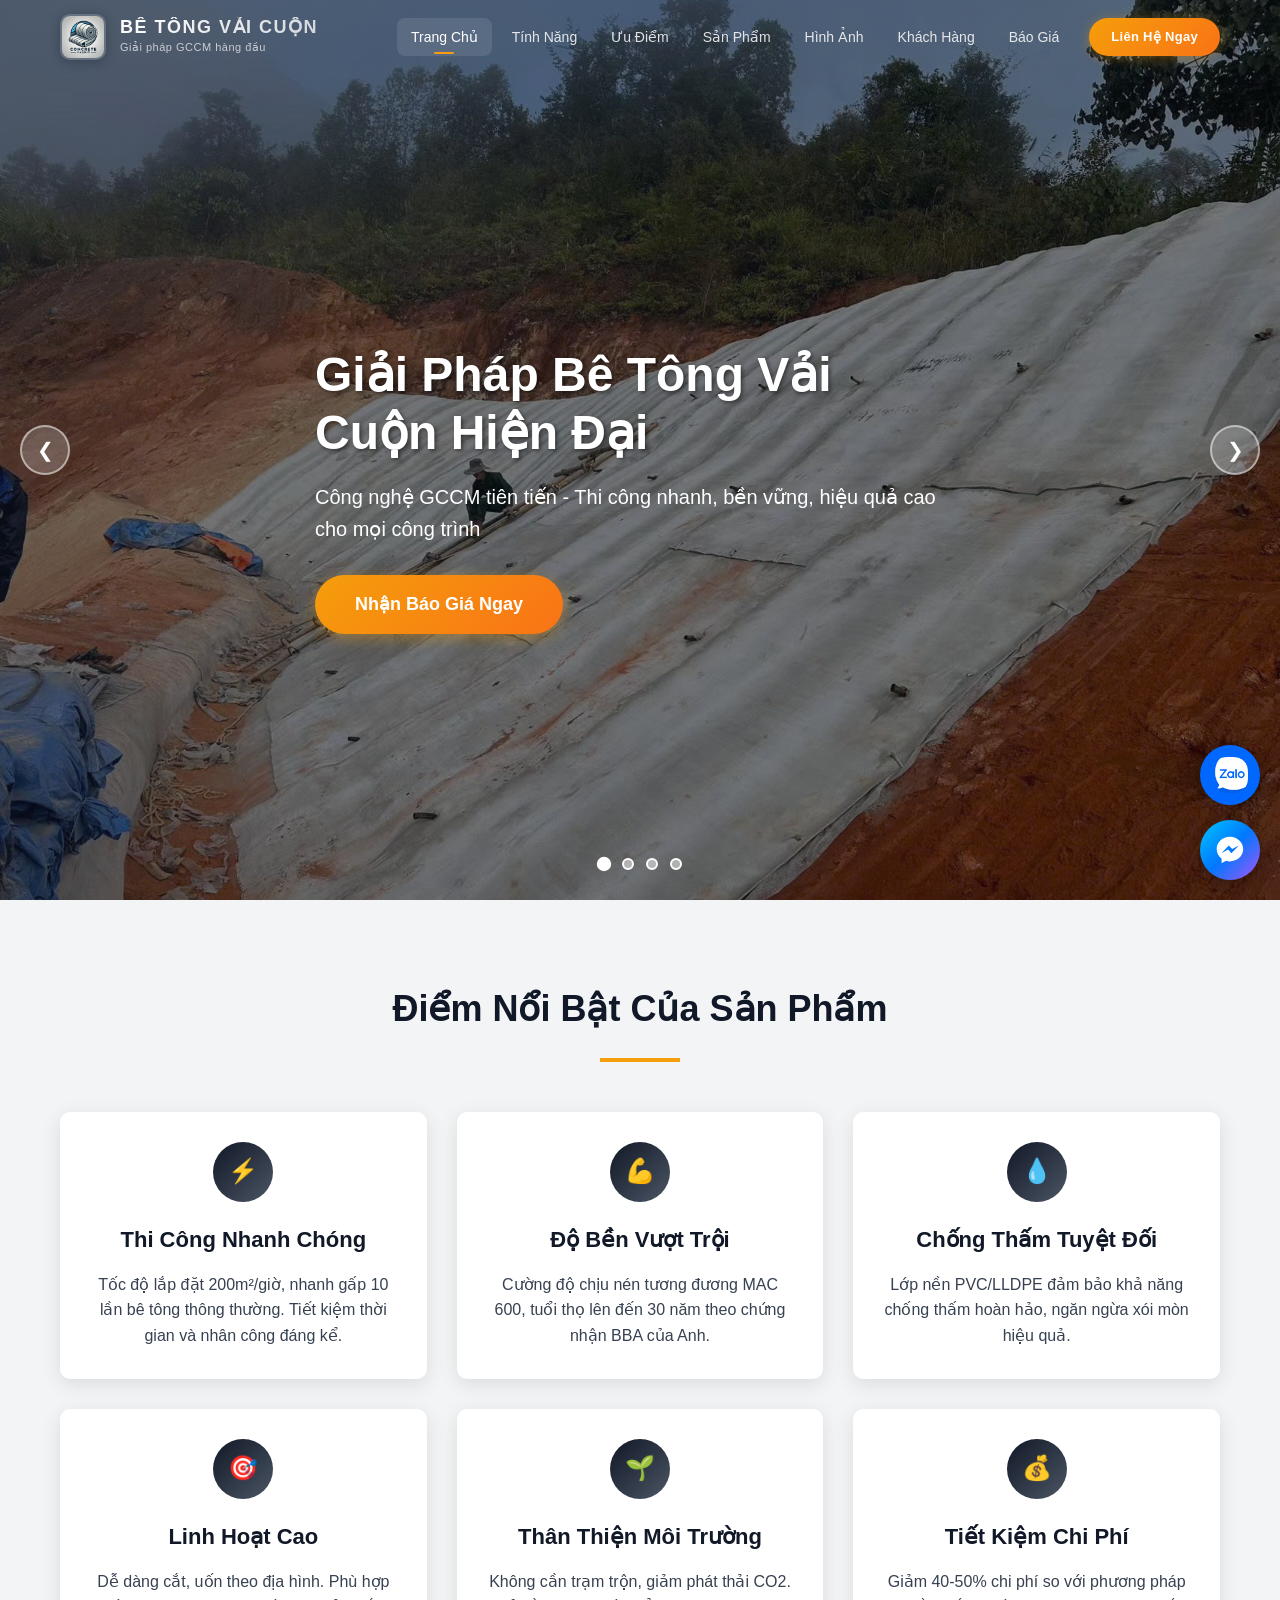
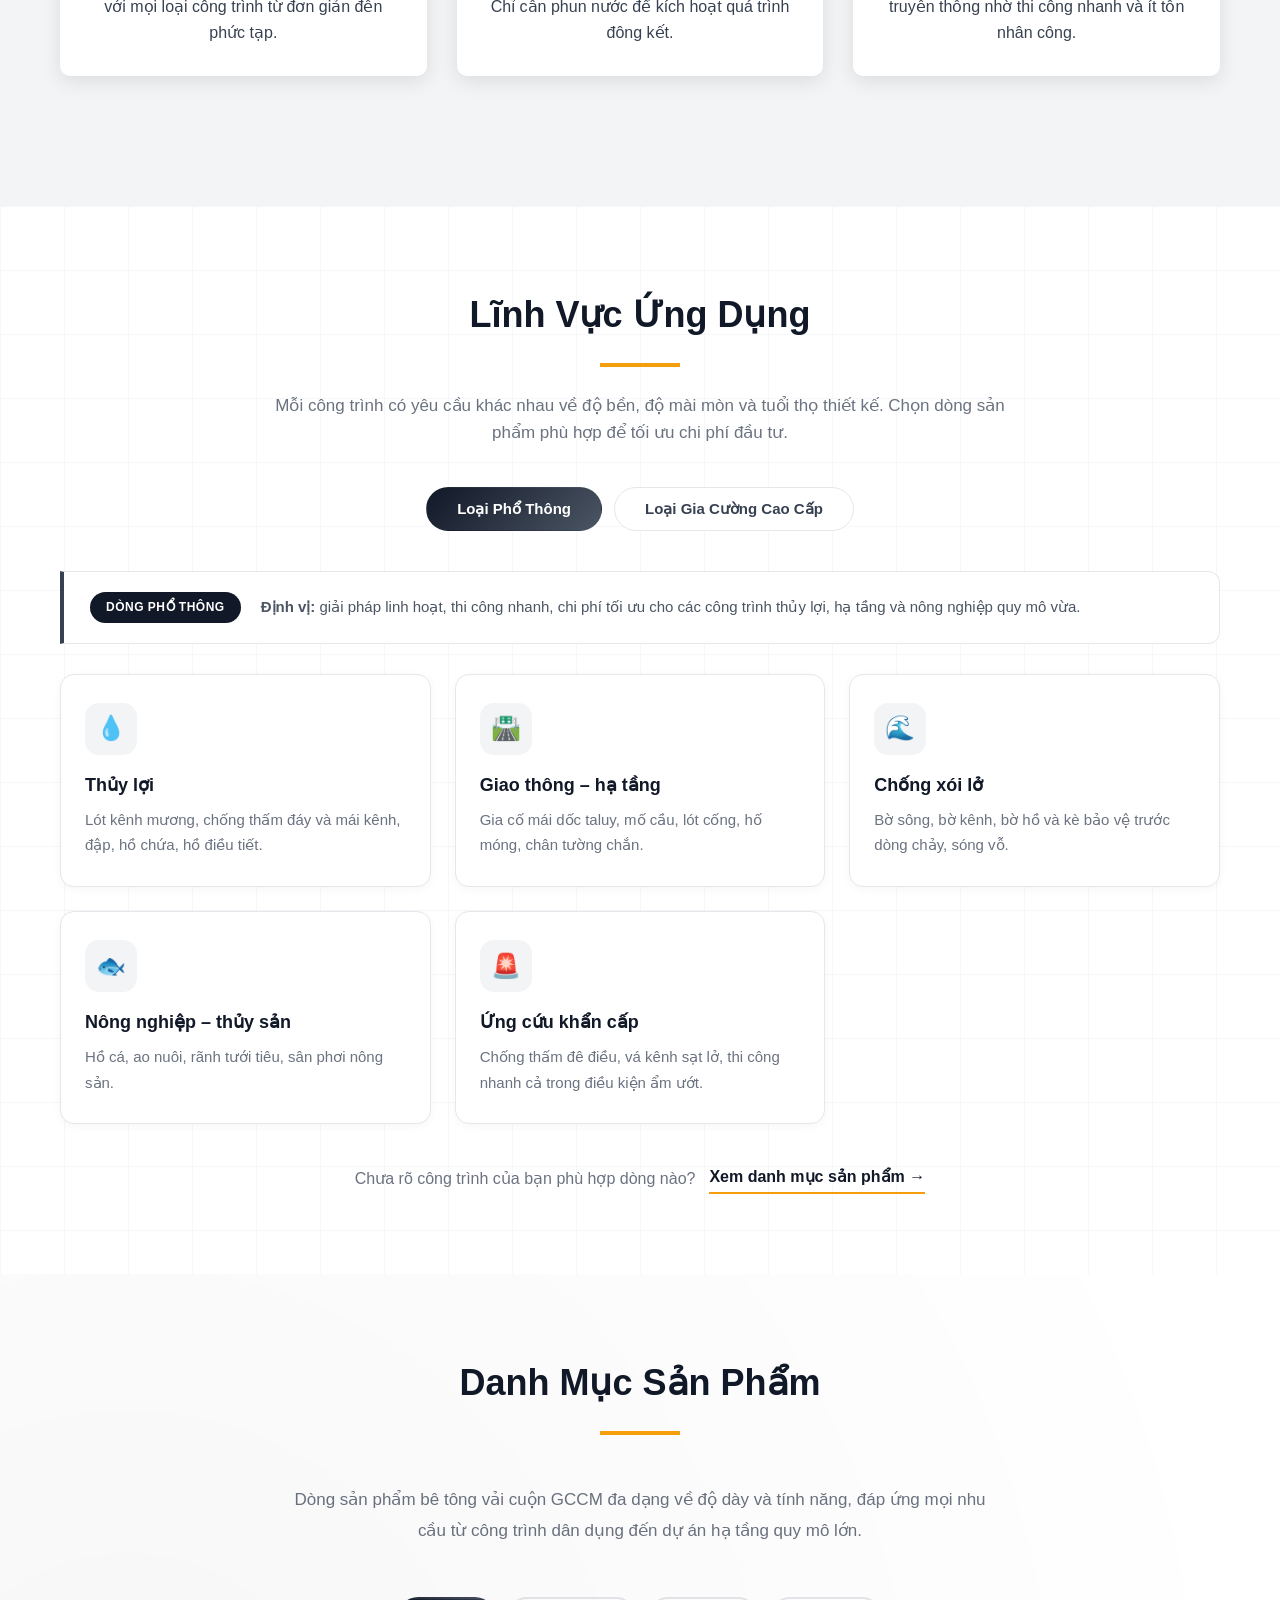
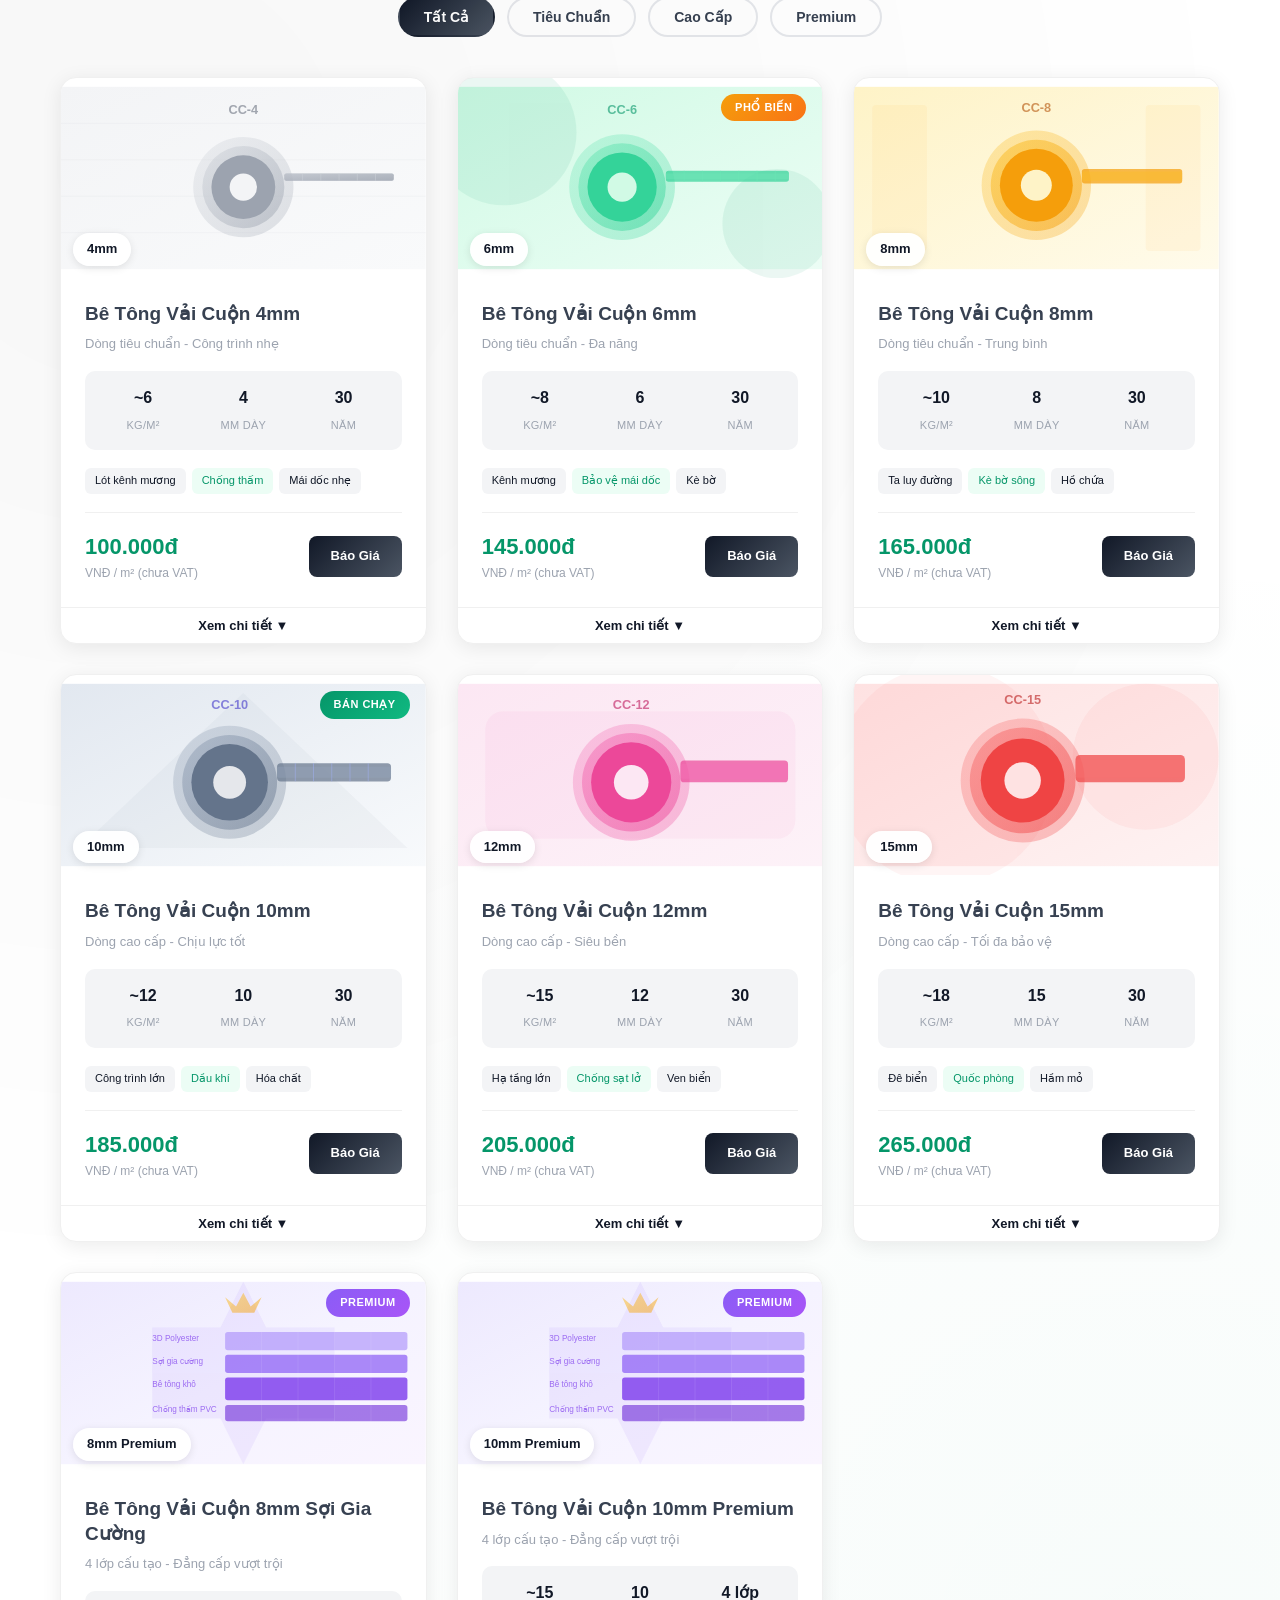
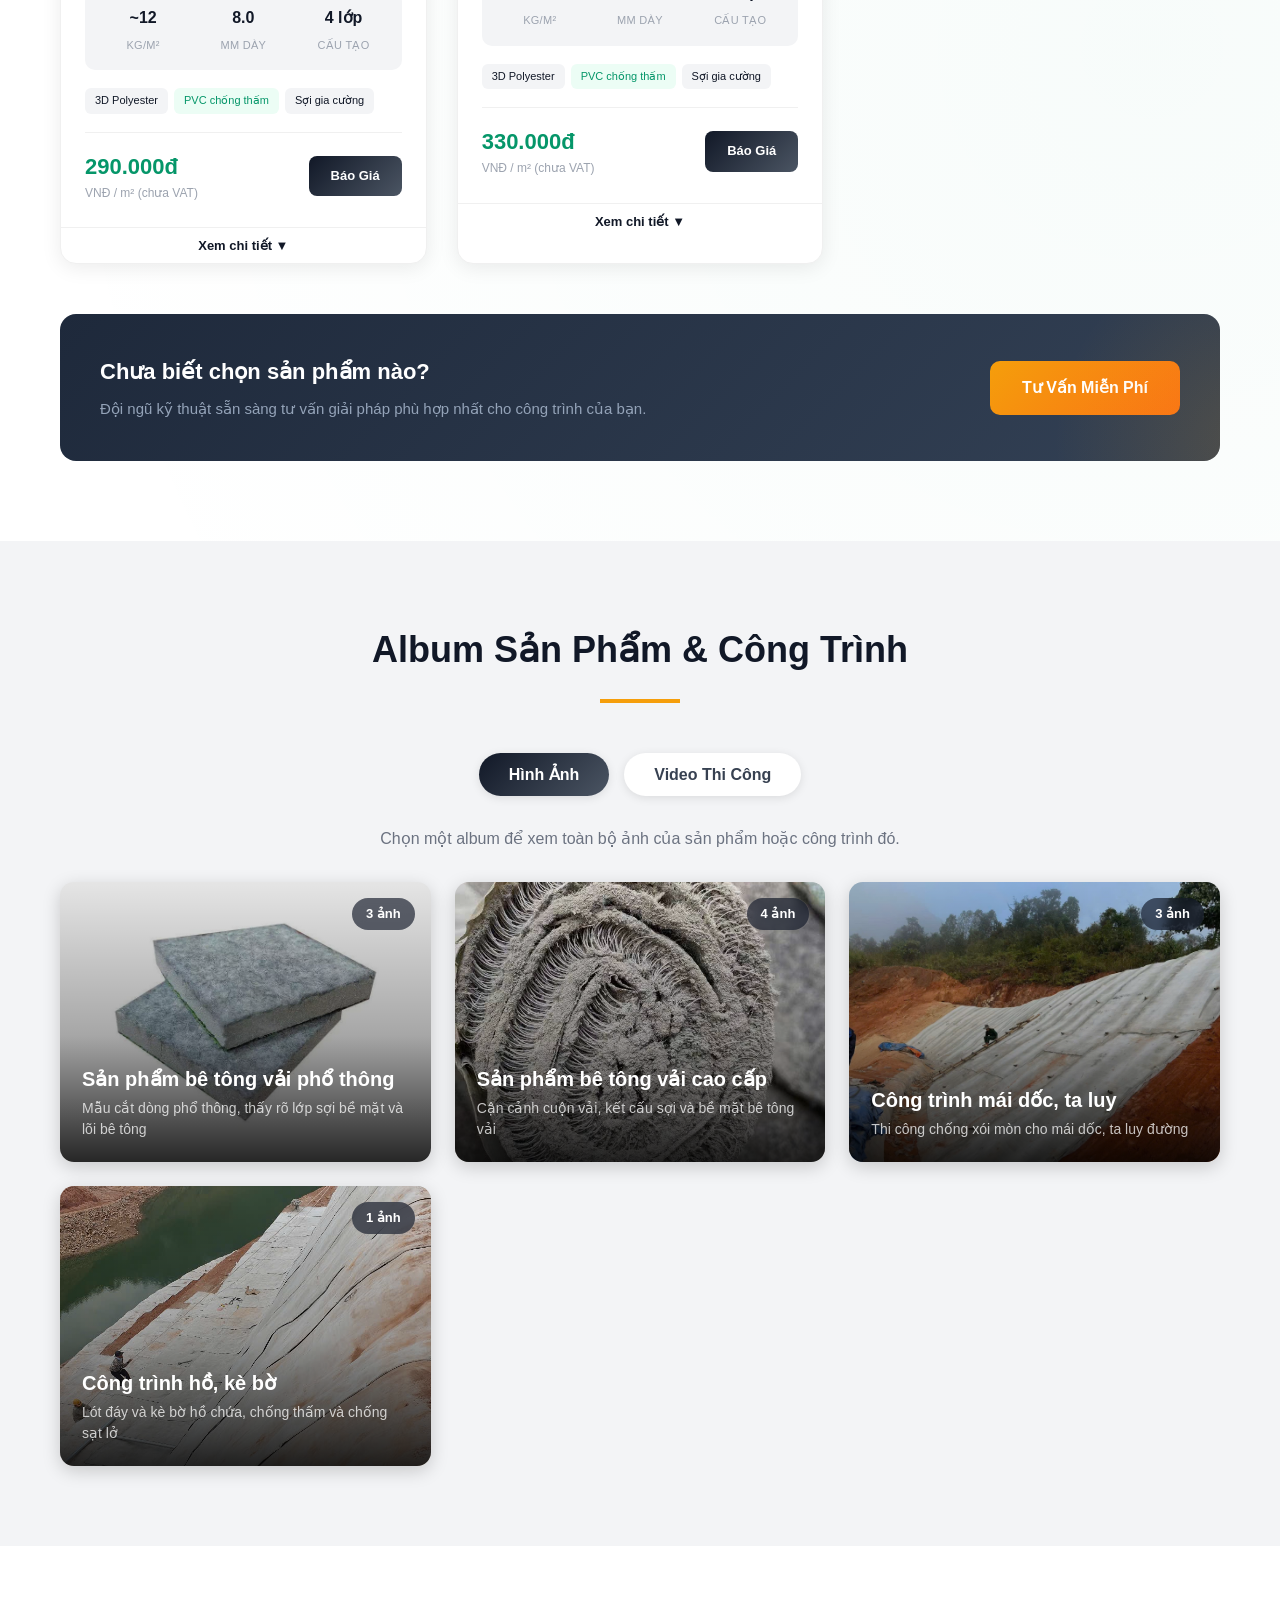
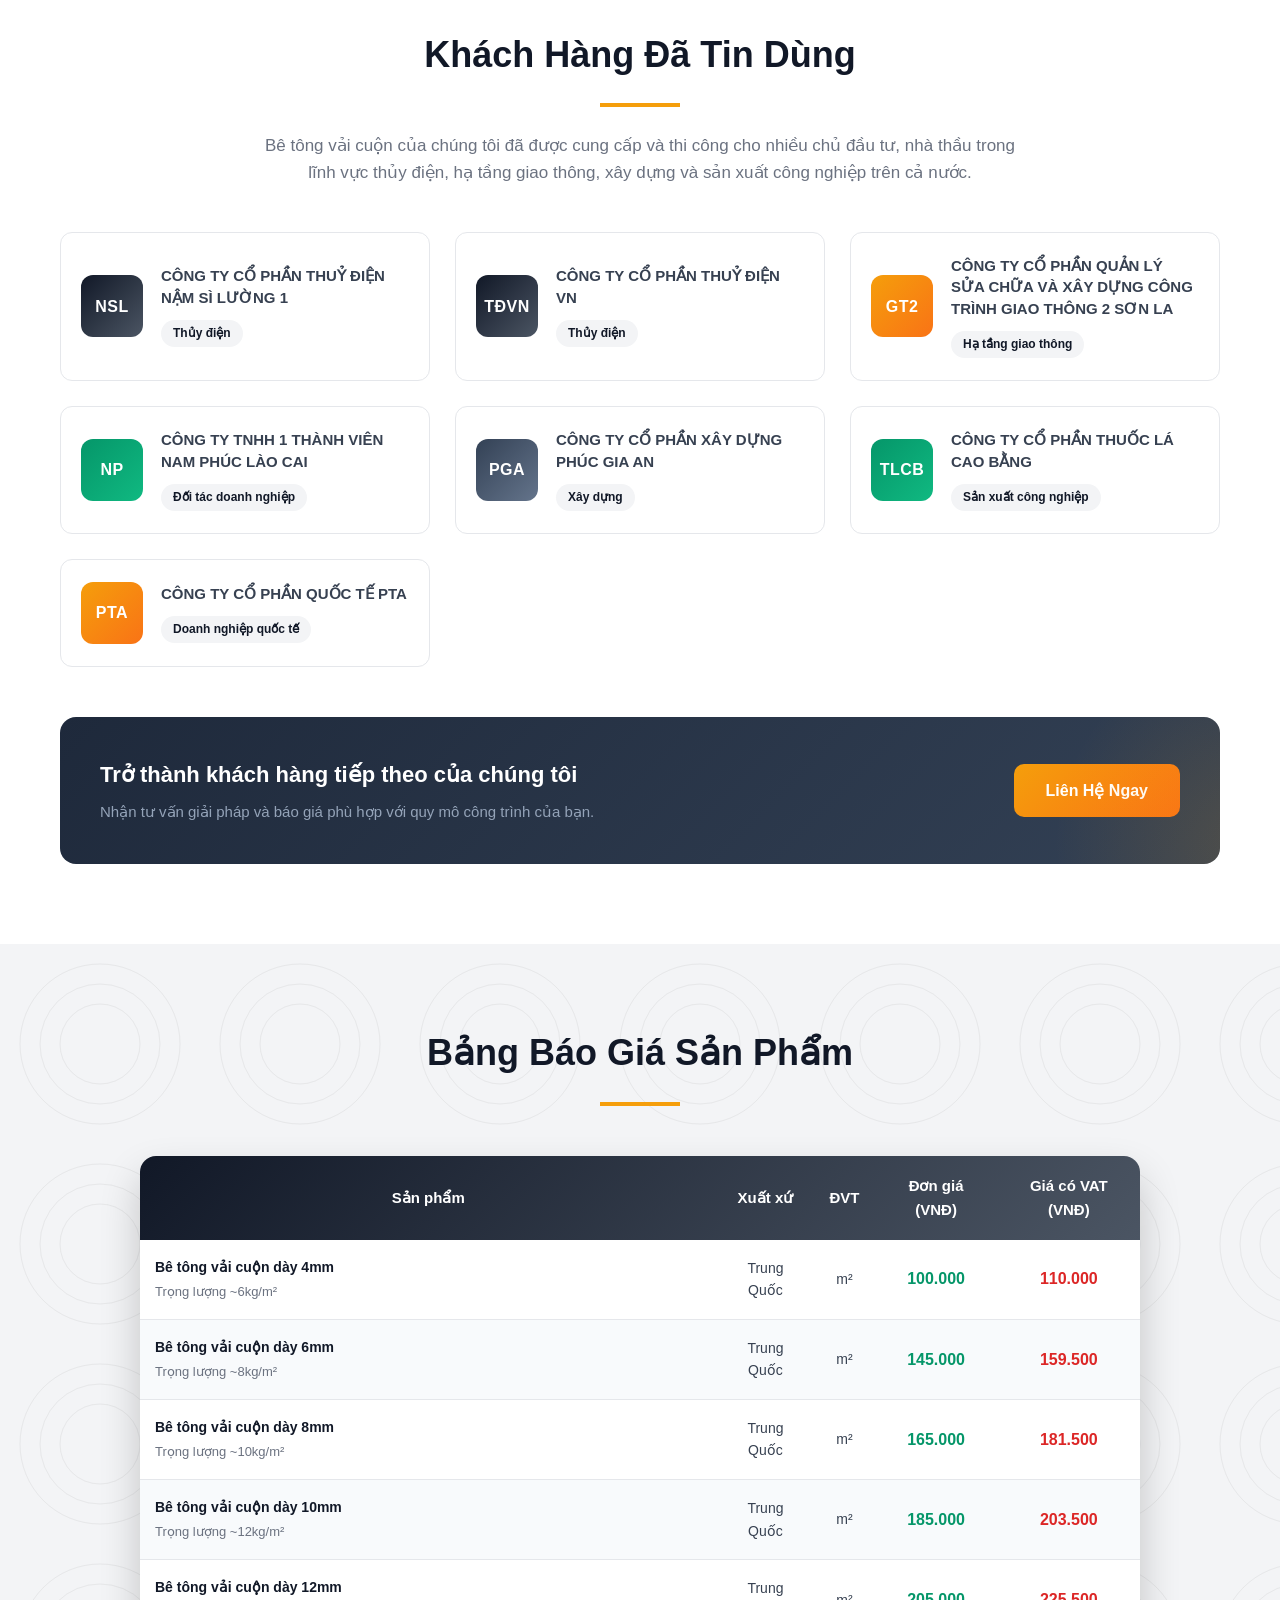
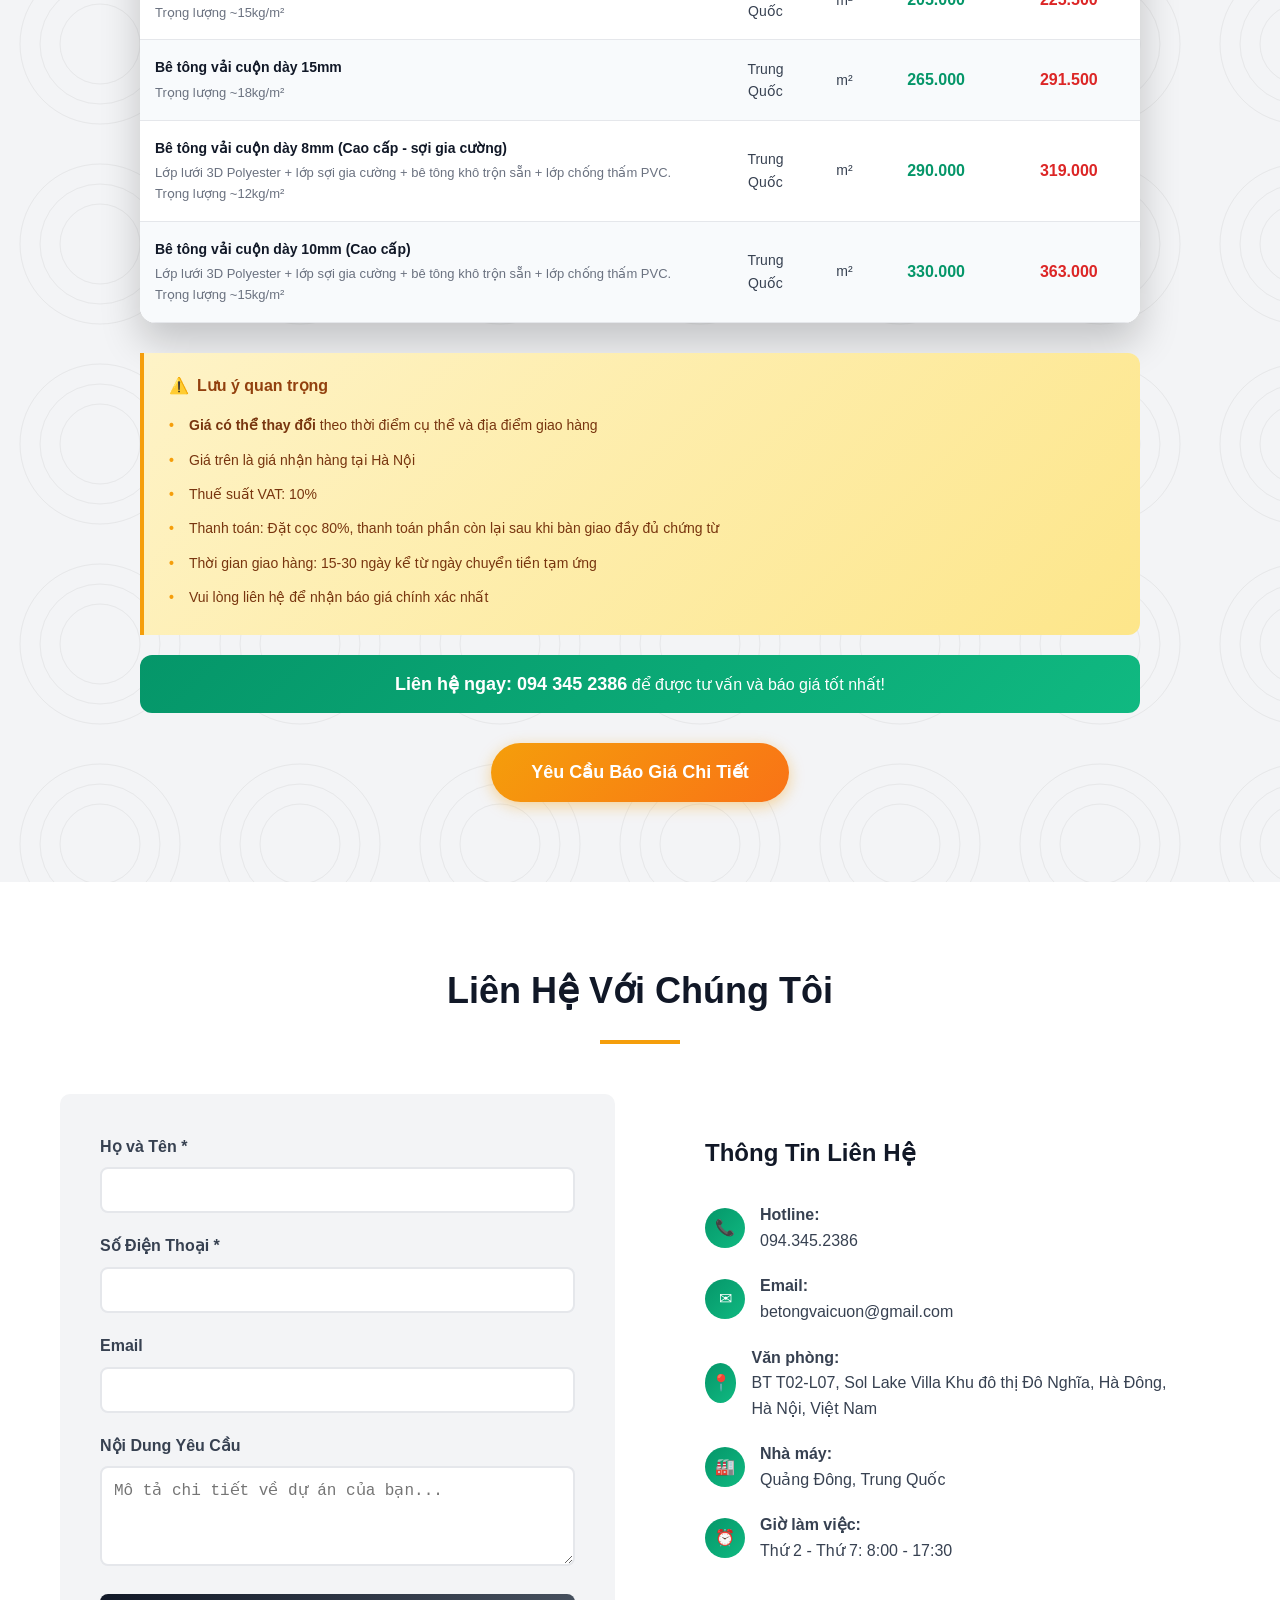
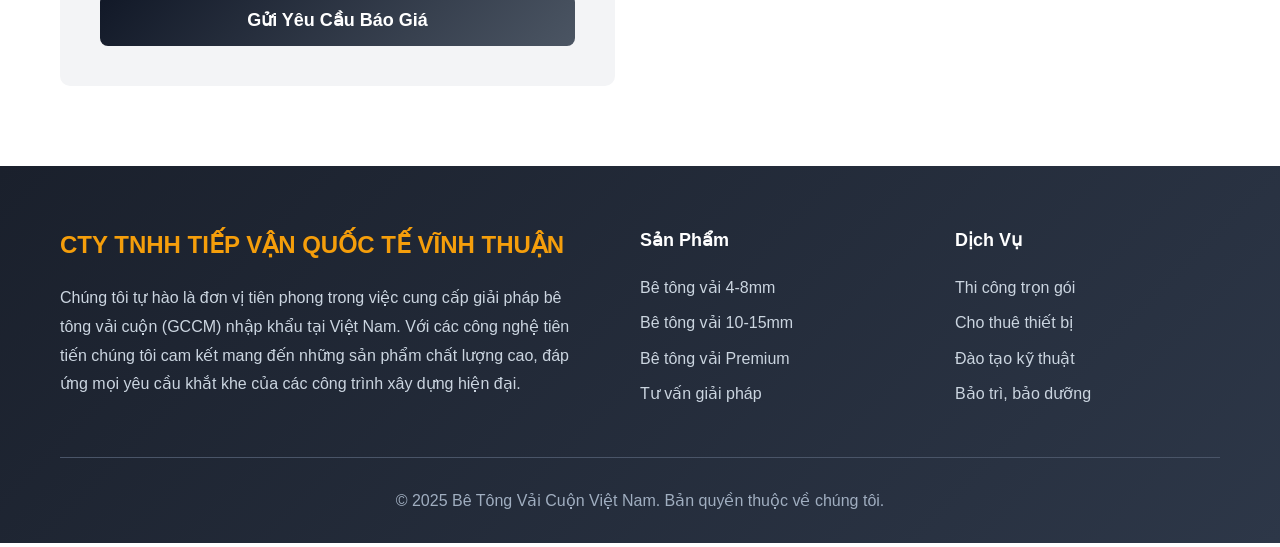
==== commit cf07e65a: "Chia ảnh theo folder" ====
--- a/index.html
+++ b/index.html
@@ -1038,39 +1038,92 @@
 
             <!-- Images Content -->
             <div class="gallery-content active" id="images">
-                <div class="gallery-grid">
-                    <div class="gallery-item">
-                        <img src="resources/IMG_0130.JPG" alt="Bê tông vải cuộn">
-                        <span class="media-zoom-hint">⛶</span>
-                    </div>
-                    <div class="gallery-item">
-                        <img src="resources/IMG_0131.JPG" alt="Bê tông vải cuộn">
-                        <span class="media-zoom-hint">⛶</span>
-                    </div>
-                    <div class="gallery-item">
-                        <img src="resources/IMG_0132.JPG" alt="Bê tông vải cuộn">
-                        <span class="media-zoom-hint">⛶</span>
-                    </div>
-                    <div class="gallery-item">
-                        <img src="resources/IMG_0133.JPG" alt="Bê tông vải cuộn">
-                        <span class="media-zoom-hint">⛶</span>
-                    </div>
-                    <div class="gallery-item">
-                        <img src="resources/IMG_0134.JPG" alt="Bê tông vải cuộn">
-                        <span class="media-zoom-hint">⛶</span>
-                    </div>
-                    <div class="gallery-item">
-                        <img src="resources/IMG_0135.JPG" alt="Bê tông vải cuộn">
-                        <span class="media-zoom-hint">⛶</span>
-                    </div>
-                    <div class="gallery-item">
-                        <img src="resources/IMG_0136.JPG" alt="Bê tông vải cuộn">
-                        <span class="media-zoom-hint">⛶</span>
-                    </div>
-                    <div class="gallery-item">
-                        <img src="resources/IMG_0141.JPG" alt="Bê tông vải cuộn">
-                        <span class="media-zoom-hint">⛶</span>
-                    </div>
+                <p class="album-intro">Chọn một album để xem toàn bộ ảnh của sản phẩm hoặc công trình đó.</p>
+
+                <!--
+                  CÁCH THÊM ALBUM MỚI:
+                  1. Chép ảnh vào thư mục resources/
+                  2. Nhân bản một khối <article class="album"> bên dưới, đổi data-album, tên album và mô tả
+                  3. Ảnh đầu tiên trong <div class="album-photos"> chính là ảnh bìa
+                  Album chưa có ảnh nào sẽ tự động được ẩn khỏi trang, số ảnh cũng tự đếm.
+                -->
+                <div class="album-grid" id="albumGrid">
+
+                    <article class="album" data-album="san-pham-pho-thong">
+                        <h3 class="album-name">Sản phẩm bê tông vải phổ thông</h3>
+                        <p class="album-desc">Mẫu cắt dòng phổ thông, thấy rõ lớp sợi bề mặt và lõi bê tông</p>
+                        <div class="album-photos">
+                            <img src="resources/san-pham-pho-thong/bt-vai-pho-thong-01.jpg"
+                                alt="Mẫu bê tông vải cuộn loại phổ thông, mặt sợi và lõi bê tông" loading="lazy">
+                            <img src="resources/san-pham-pho-thong/bt-vai-pho-thong-02.jpg"
+                                alt="Các mẫu bê tông vải cuộn phổ thông xếp chồng theo độ dày" loading="lazy">
+                            <img src="resources/san-pham-pho-thong/bt-vai-pho-thong-03.jpg"
+                                alt="Cận cảnh mặt cắt tấm bê tông vải cuộn phổ thông" loading="lazy">
+                        </div>
+                    </article>
+
+                    <article class="album" data-album="san-pham">
+                        <h3 class="album-name">Sản phẩm bê tông vải cao cấp</h3>
+                        <p class="album-desc">Cận cảnh cuộn vải, kết cấu sợi và bề mặt bê tông vải</p>
+                        <div class="album-photos">
+                            <img src="resources/IMG_0130.JPG" alt="Cuộn bê tông vải cuộn GCCM" loading="lazy">
+                            <img src="resources/IMG_0131.JPG" alt="Cận cảnh lớp sợi gia cường của bê tông vải cuộn"
+                                loading="lazy">
+                            <img src="resources/IMG_0132.JPG" alt="Bề mặt tấm bê tông vải cuộn sau khi đóng rắn"
+                                loading="lazy">
+                            <img src="resources/IMG_0133.JPG" alt="Mối nối và đinh ghim tấm bê tông vải cuộn"
+                                loading="lazy">
+                        </div>
+                    </article>
+
+                    <article class="album" data-album="mai-doc">
+                        <h3 class="album-name">Công trình mái dốc, ta luy</h3>
+                        <p class="album-desc">Thi công chống xói mòn cho mái dốc, ta luy đường</p>
+                        <div class="album-photos">
+                            <img src="resources/IMG_0134.JPG" alt="Thi công bê tông vải cuộn trên mái dốc"
+                                loading="lazy">
+                            <img src="resources/IMG_0135.JPG" alt="Trải bê tông vải cuộn gia cố ta luy" loading="lazy">
+                            <img src="resources/IMG_0136.JPG" alt="Mái dốc sau khi phủ bê tông vải cuộn" loading="lazy">
+                        </div>
+                    </article>
+
+                    <article class="album" data-album="ho-ke-bo">
+                        <h3 class="album-name">Công trình hồ, kè bờ</h3>
+                        <p class="album-desc">Lót đáy và kè bờ hồ chứa, chống thấm và chống sạt lở</p>
+                        <div class="album-photos">
+                            <img src="resources/IMG_0141.JPG" alt="Kè bờ hồ bằng bê tông vải cuộn" loading="lazy">
+                        </div>
+                    </article>
+
+                    <!-- Các album dưới đây đã tạo sẵn, chỉ cần thêm thẻ <img> vào là tự hiện ra -->
+                    <article class="album" data-album="thuy-dien-vn">
+                        <h3 class="album-name">Công trình thuỷ điện Việt Nam</h3>
+                        <p class="album-desc">Kênh dẫn, mái đập và hồ điều tiết nhà máy thuỷ điện</p>
+                        <div class="album-photos">
+                        </div>
+                    </article>
+
+                    <article class="album" data-album="lao-cai">
+                        <h3 class="album-name">Công trình Lào Cai</h3>
+                        <p class="album-desc">Gia cố mái dốc và mương thoát nước khu vực Lào Cai</p>
+                        <div class="album-photos">
+                        </div>
+                    </article>
+
+                    <article class="album" data-album="ho-nha-vuon">
+                        <h3 class="album-name">Công trình hồ nhà vườn</h3>
+                        <p class="album-desc">Lót hồ cảnh quan, hồ cá và tiểu cảnh sân vườn</p>
+                        <div class="album-photos">
+                        </div>
+                    </article>
+
+                    <article class="album" data-album="duong-hoc-mon">
+                        <h3 class="album-name">Công trình đường đi Hóc Môn</h3>
+                        <p class="album-desc">Lót rãnh, gia cố lề đường và mương thoát nước</p>
+                        <div class="album-photos">
+                        </div>
+                    </article>
+
                 </div>
             </div>
 
@@ -1500,6 +1553,7 @@
     <script src="js/hero-slider.js"></script>
     <script src="js/catalogue.js"></script>
     <script src="js/lightbox.js"></script>
+    <script src="js/gallery-albums.js"></script>
     <script src="js/tabs.js"></script>
 </body>
 
--- a/css/gallery.css
+++ b/css/gallery.css
@@ -43,69 +43,101 @@
     display: block;
 }
 
-.gallery-grid {
+.album-intro {
+    text-align: center;
+    color: #6b7280;
+    font-size: 16px;
+    margin: 0 auto 30px;
+    max-width: 620px;
+}
+
+.album-grid {
     display: grid;
-    grid-template-columns: repeat(auto-fit, minmax(280px, 1fr));
-    gap: 20px;
+    grid-template-columns: repeat(auto-fill, minmax(300px, 1fr));
+    gap: 24px;
     margin-top: 20px;
 }
 
-.gallery-item {
+.album {
     position: relative;
+    display: flex;
+    flex-direction: column;
+    justify-content: flex-end;
+    height: 280px;
+    padding: 22px;
+    border-radius: 14px;
     overflow: hidden;
-    border-radius: 12px;
-    box-shadow: 0 5px 15px rgba(0, 0, 0, 0.2);
-    height: 280px;
     cursor: pointer;
-    transition: all 0.3s;
-}
-
-.gallery-item:hover {
-    transform: scale(1.03);
-    box-shadow: 0 10px 30px rgba(0, 0, 0, 0.3);
-}
-
-.gallery-item img {
-    width: 100%;
-    height: 100%;
-    object-fit: cover;
-    transition: all 0.3s;
-}
-
-.gallery-item:hover img {
-    transform: scale(1.1);
-}
-
-.gallery-item video {
-    width: 100%;
-    height: 100%;
-    object-fit: cover;
-}
-
-.gallery-overlay {
+    background: #1f2937 center/cover no-repeat;
+    box-shadow: 0 5px 18px rgba(0, 0, 0, 0.18);
+    transition: all 0.35s cubic-bezier(0.25, 0.46, 0.45, 0.94);
+}
+
+/* display:flex ở trên sẽ đè thuộc tính hidden, nên phải ẩn lại tường minh */
+.album[hidden] {
+    display: none;
+}
+
+/* Lớp phủ tối để chữ luôn đọc được trên mọi ảnh bìa */
+.album::before {
+    content: '';
     position: absolute;
-    top: 0;
-    left: 0;
-    right: 0;
-    bottom: 0;
-    background: linear-gradient(to top, rgba(0, 0, 0, 0.8), transparent);
-    display: flex;
-    align-items: flex-end;
-    padding: 20px;
-    opacity: 0;
-    transition: opacity 0.3s;
-    pointer-events: none;
-}
-
-.gallery-item:hover .gallery-overlay {
-    opacity: 1;
-}
-
-.gallery-overlay span {
-    color: white;
-    font-size: 16px;
-    font-weight: 500;
-}
+    inset: 0;
+    background: linear-gradient(to top, rgba(0, 0, 0, 0.85) 0%, rgba(0, 0, 0, 0.35) 45%, rgba(0, 0, 0, 0.1) 100%);
+    transition: background 0.35s;
+}
+
+.album:hover {
+    transform: translateY(-6px);
+    box-shadow: 0 18px 40px rgba(0, 0, 0, 0.3);
+}
+
+.album:hover::before {
+    background: linear-gradient(to top, rgba(0, 0, 0, 0.9) 0%, rgba(0, 0, 0, 0.5) 55%, rgba(0, 0, 0, 0.25) 100%);
+}
+
+.album-name,
+.album-desc,
+.album-count {
+    position: relative;
+    z-index: 1;
+}
+
+.album-name {
+    color: white;
+    font-size: 20px;
+    line-height: 1.3;
+    margin-bottom: 6px;
+}
+
+.album-desc {
+    color: rgba(255, 255, 255, 0.75);
+    font-size: 14px;
+    line-height: 1.5;
+    margin: 0;
+}
+
+.album-count {
+    position: absolute;
+    top: 16px;
+    right: 16px;
+    display: flex;
+    align-items: center;
+    gap: 6px;
+    padding: 6px 14px;
+    border-radius: 20px;
+    background: rgba(17, 24, 39, 0.65);
+    backdrop-filter: blur(6px);
+    color: white;
+    font-size: 13px;
+    font-weight: 600;
+}
+
+/* Danh sách ảnh của album: chỉ dùng làm dữ liệu cho trình xem */
+.album-photos {
+    display: none;
+}
+
 
 .video-badge {
     position: absolute;
@@ -164,3 +196,25 @@
     font-weight: 500;
     color: var(--dark-gray);
 }
+
+@media (max-width: 768px) {
+    .gallery-tabs {
+        flex-wrap: wrap;
+    }
+
+    .gallery-tab {
+        padding: 10px 20px;
+        font-size: 14px;
+    }
+
+    .album-grid {
+        grid-template-columns: 1fr;
+    }
+
+    .video-grid {
+        grid-template-columns: 1fr;
+    }
+
+    .album {
+        height: 240px;
+    }
--- a/css/responsive.css
+++ b/css/responsive.css
@@ -103,7 +103,7 @@
         text-align: center;
     }
 
-    .gallery-grid {
+    .album-grid {
         grid-template-columns: 1fr;
     }
 
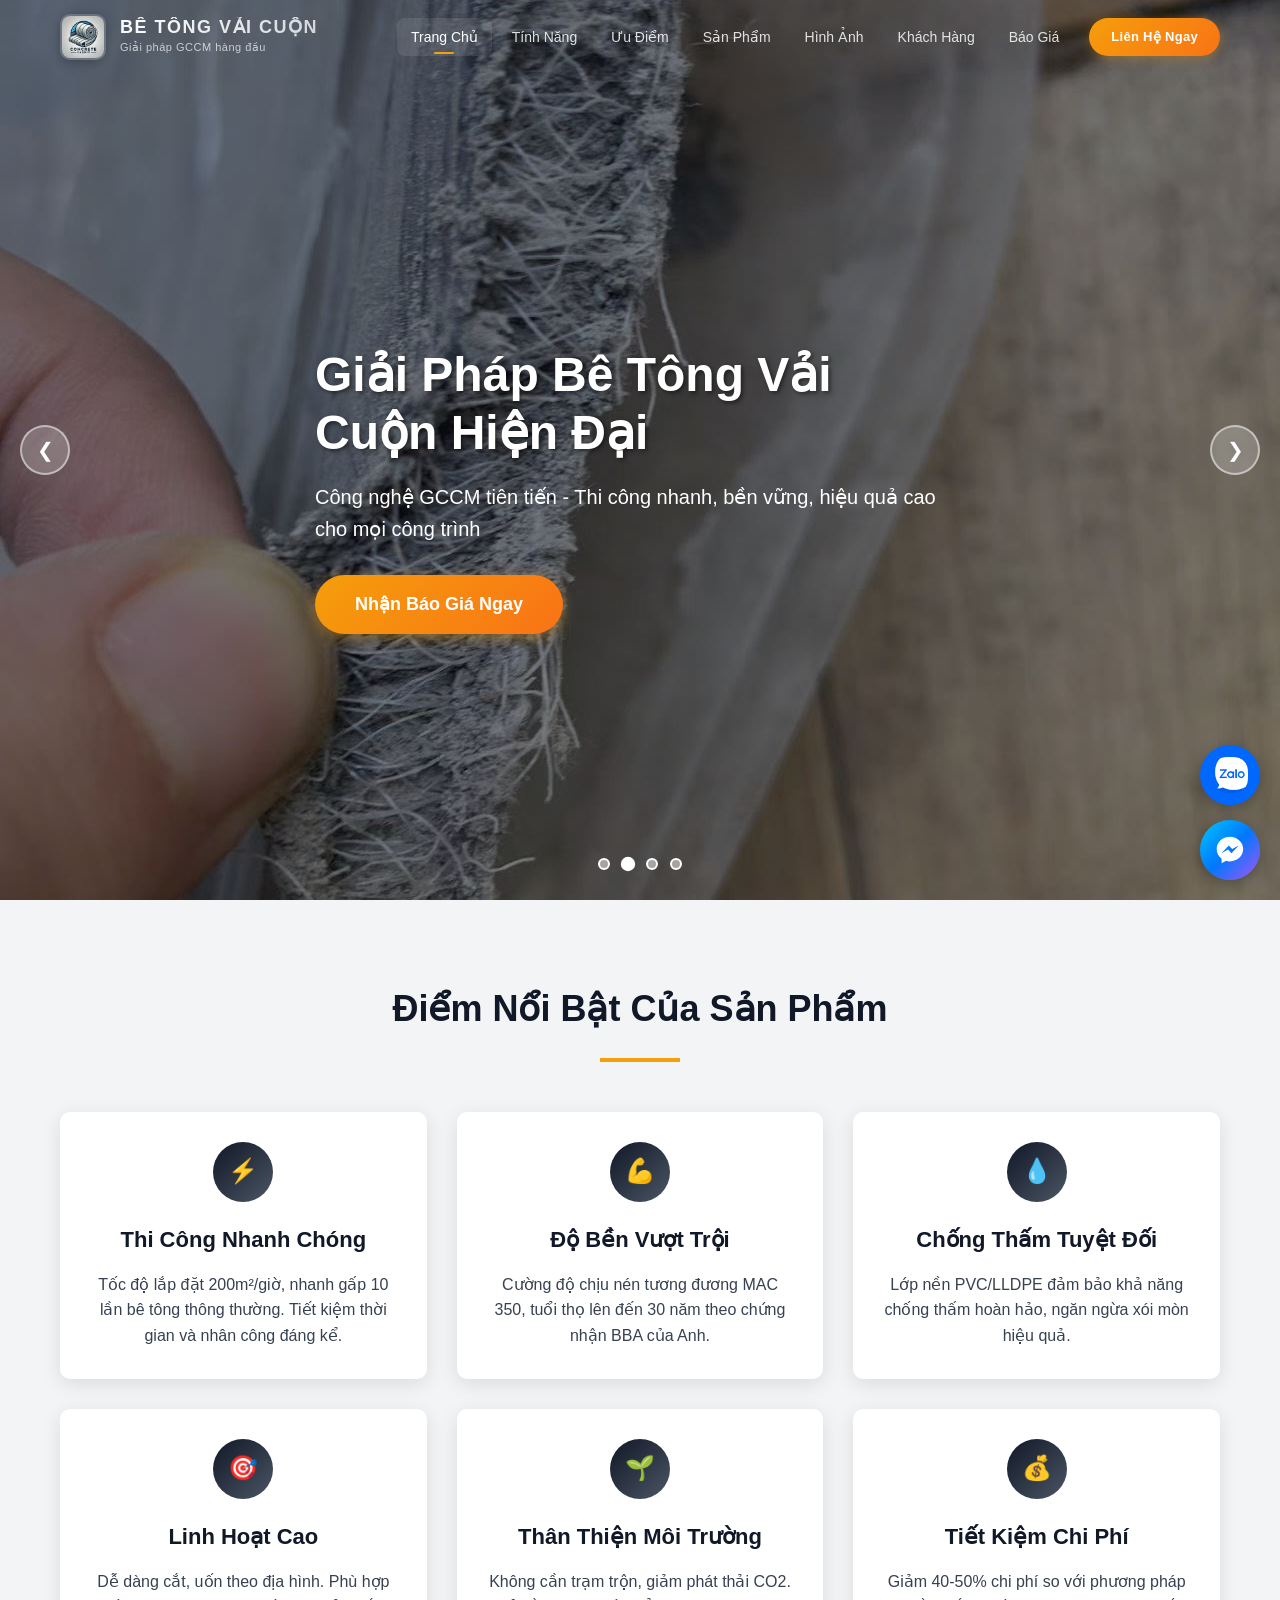
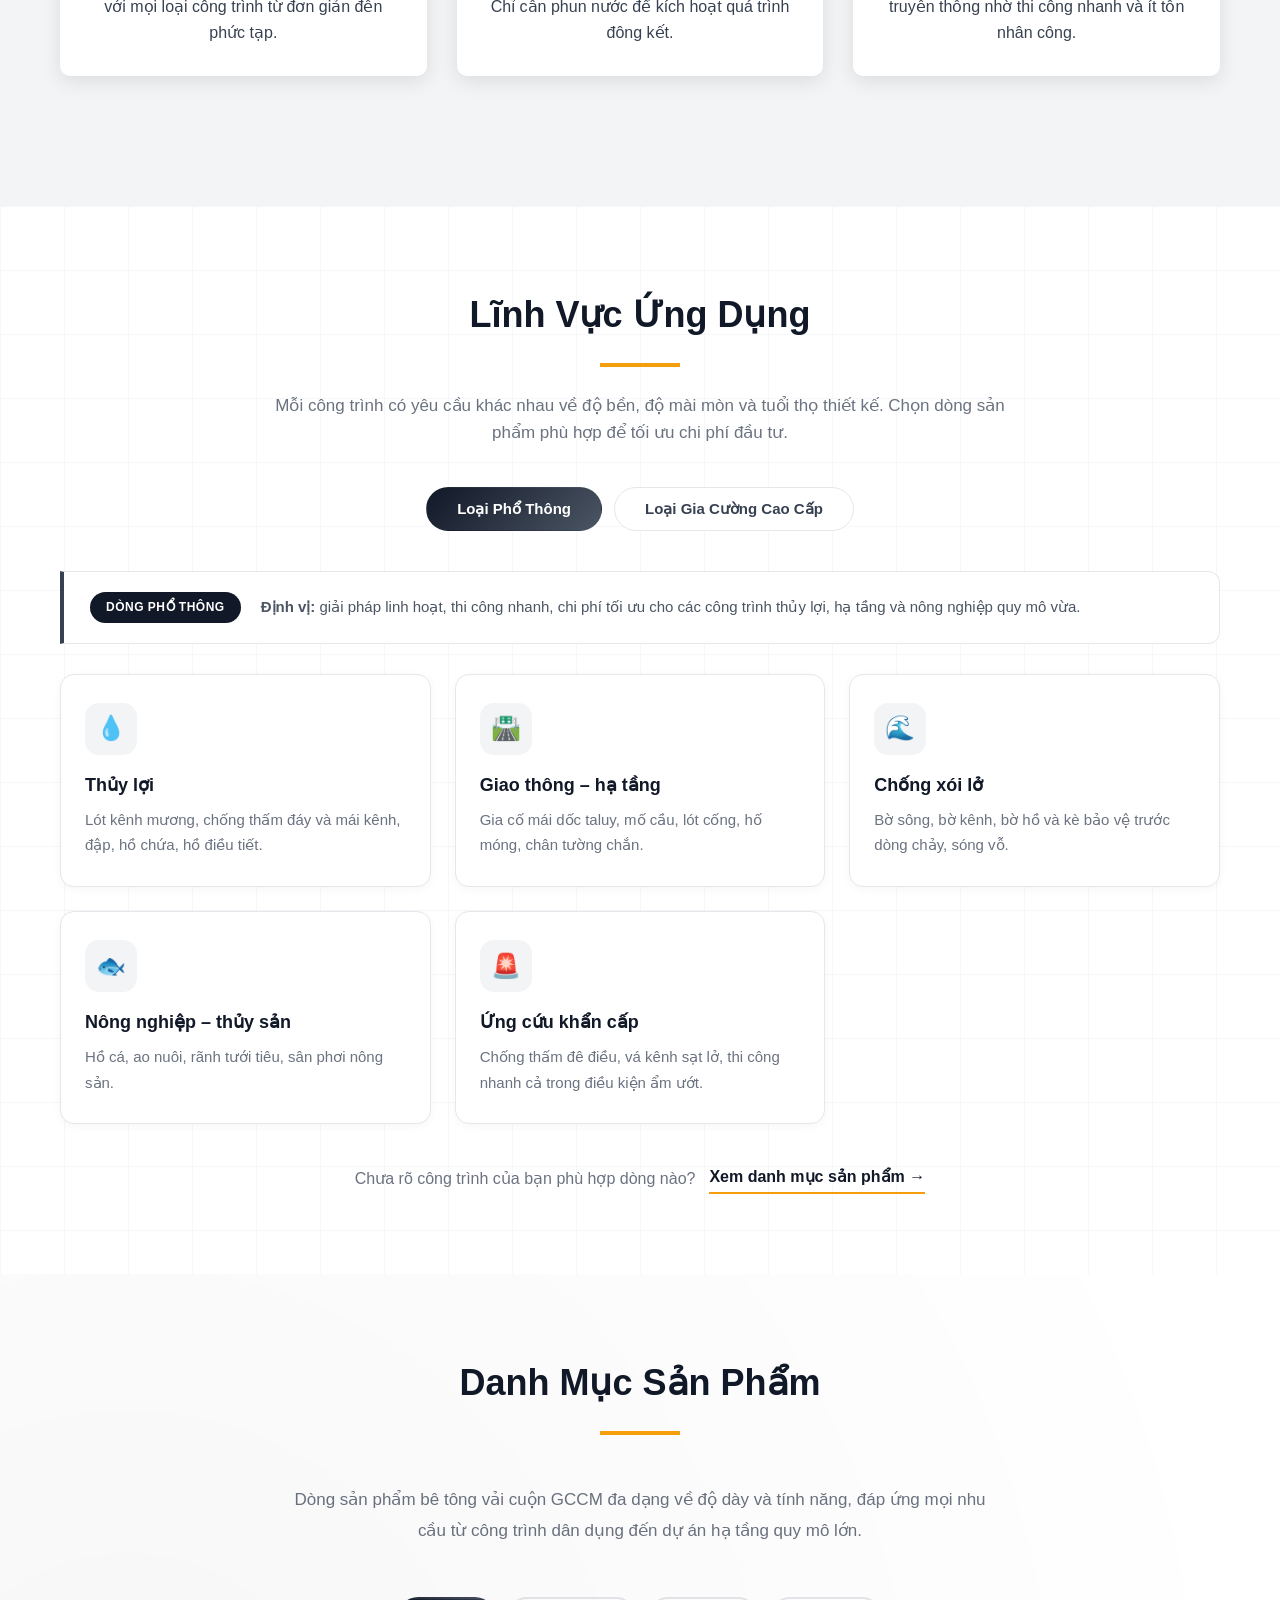
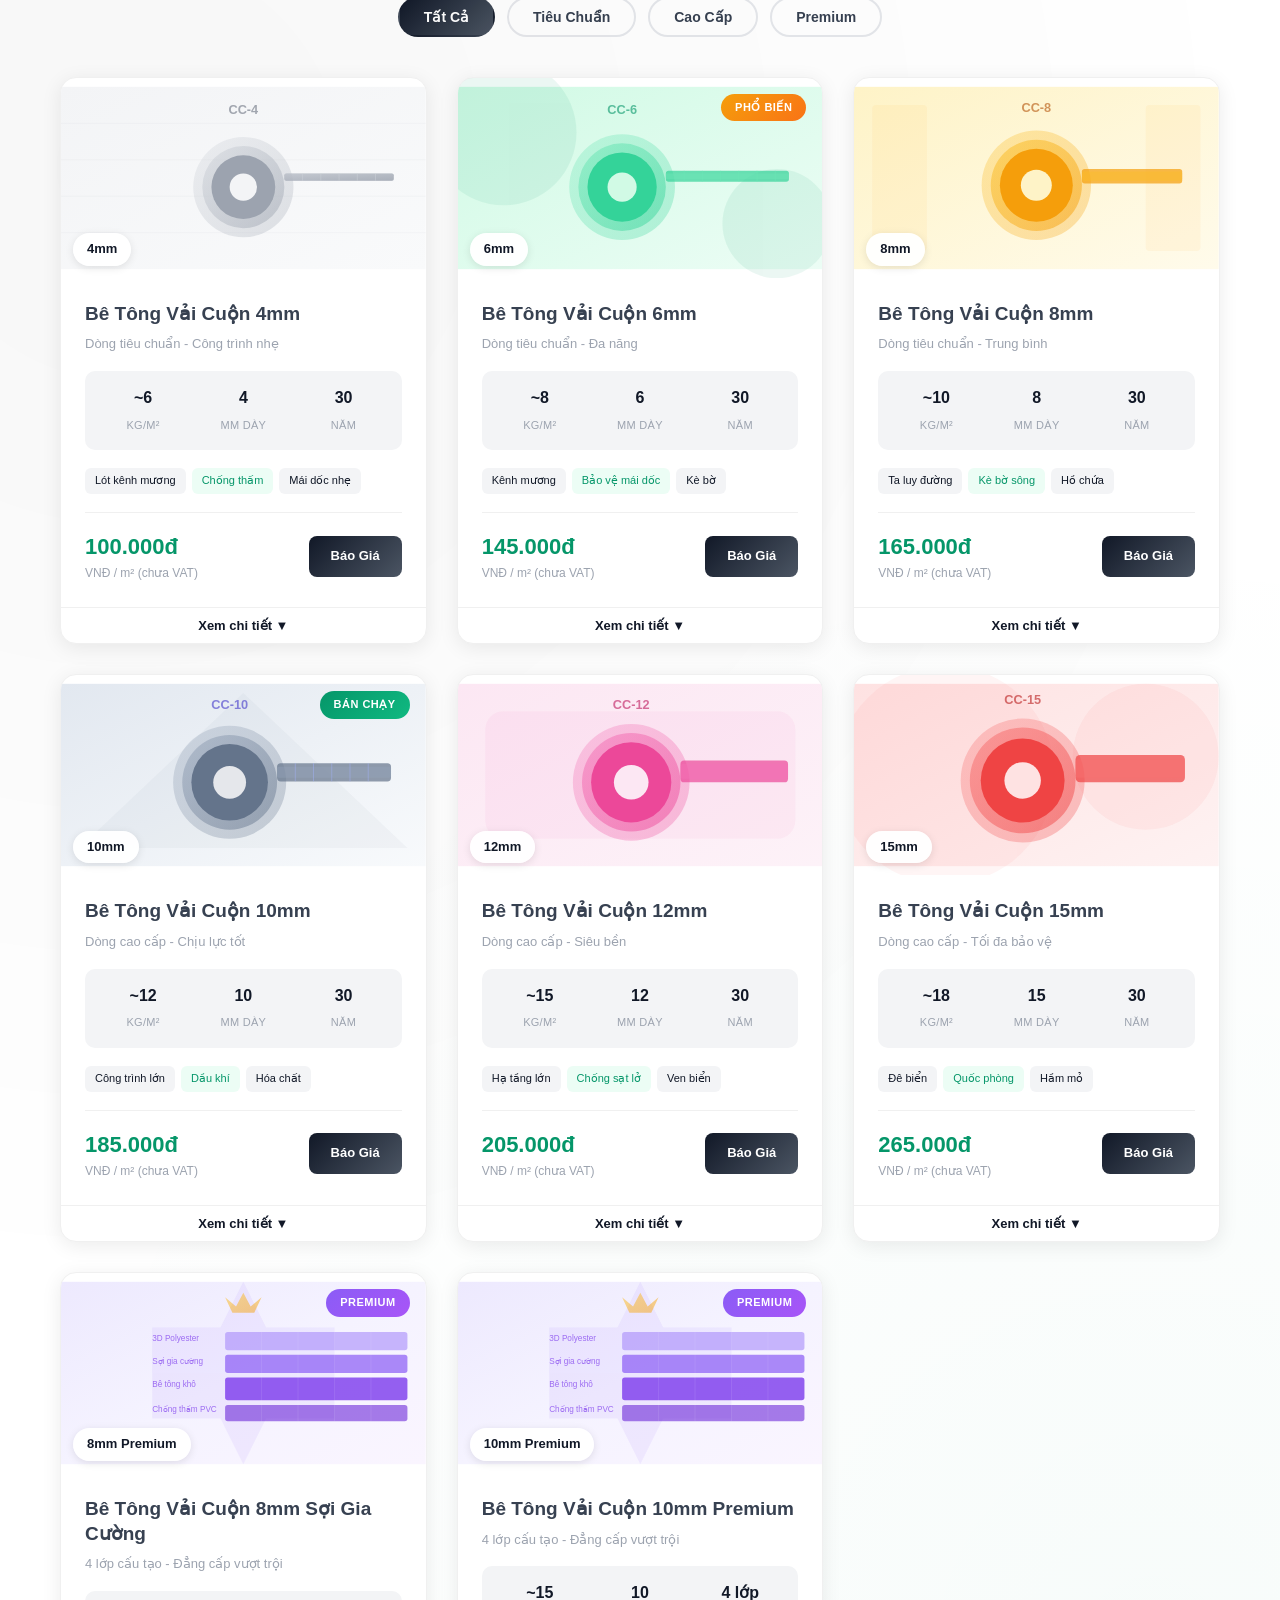
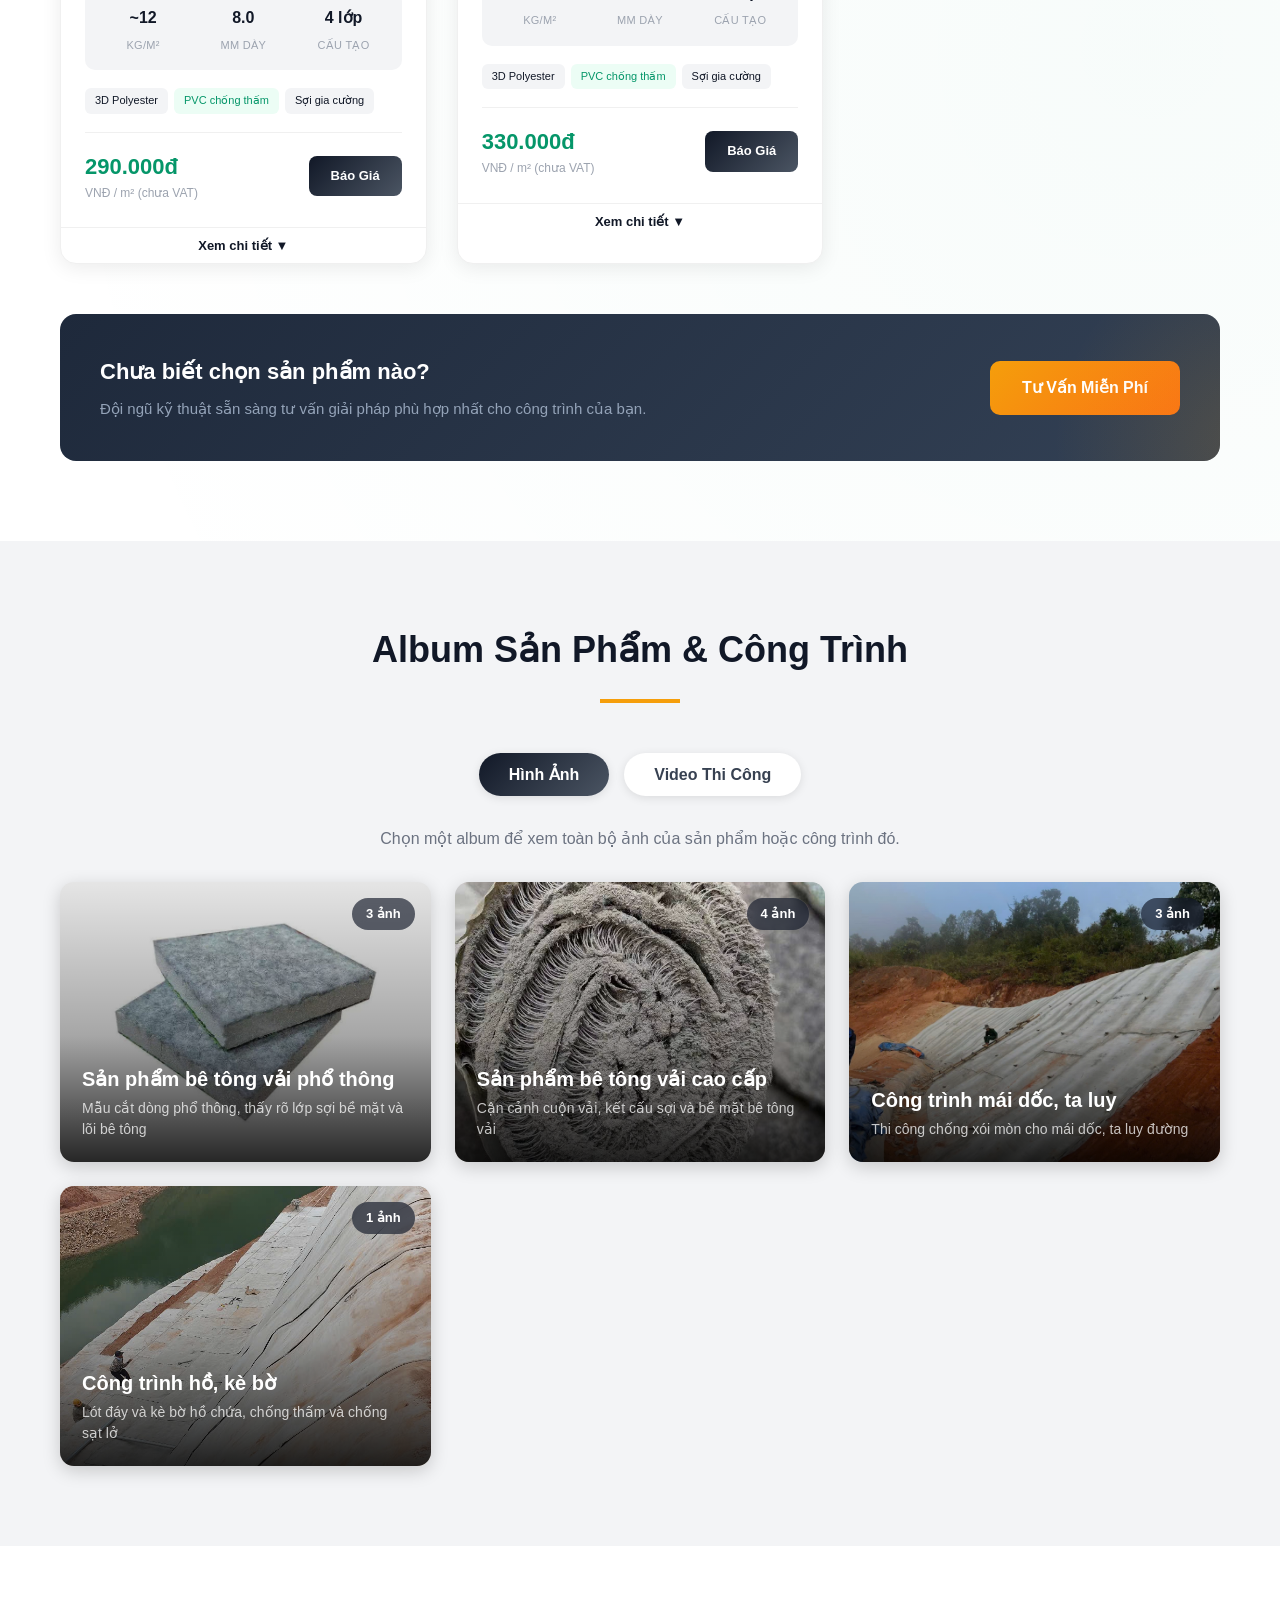
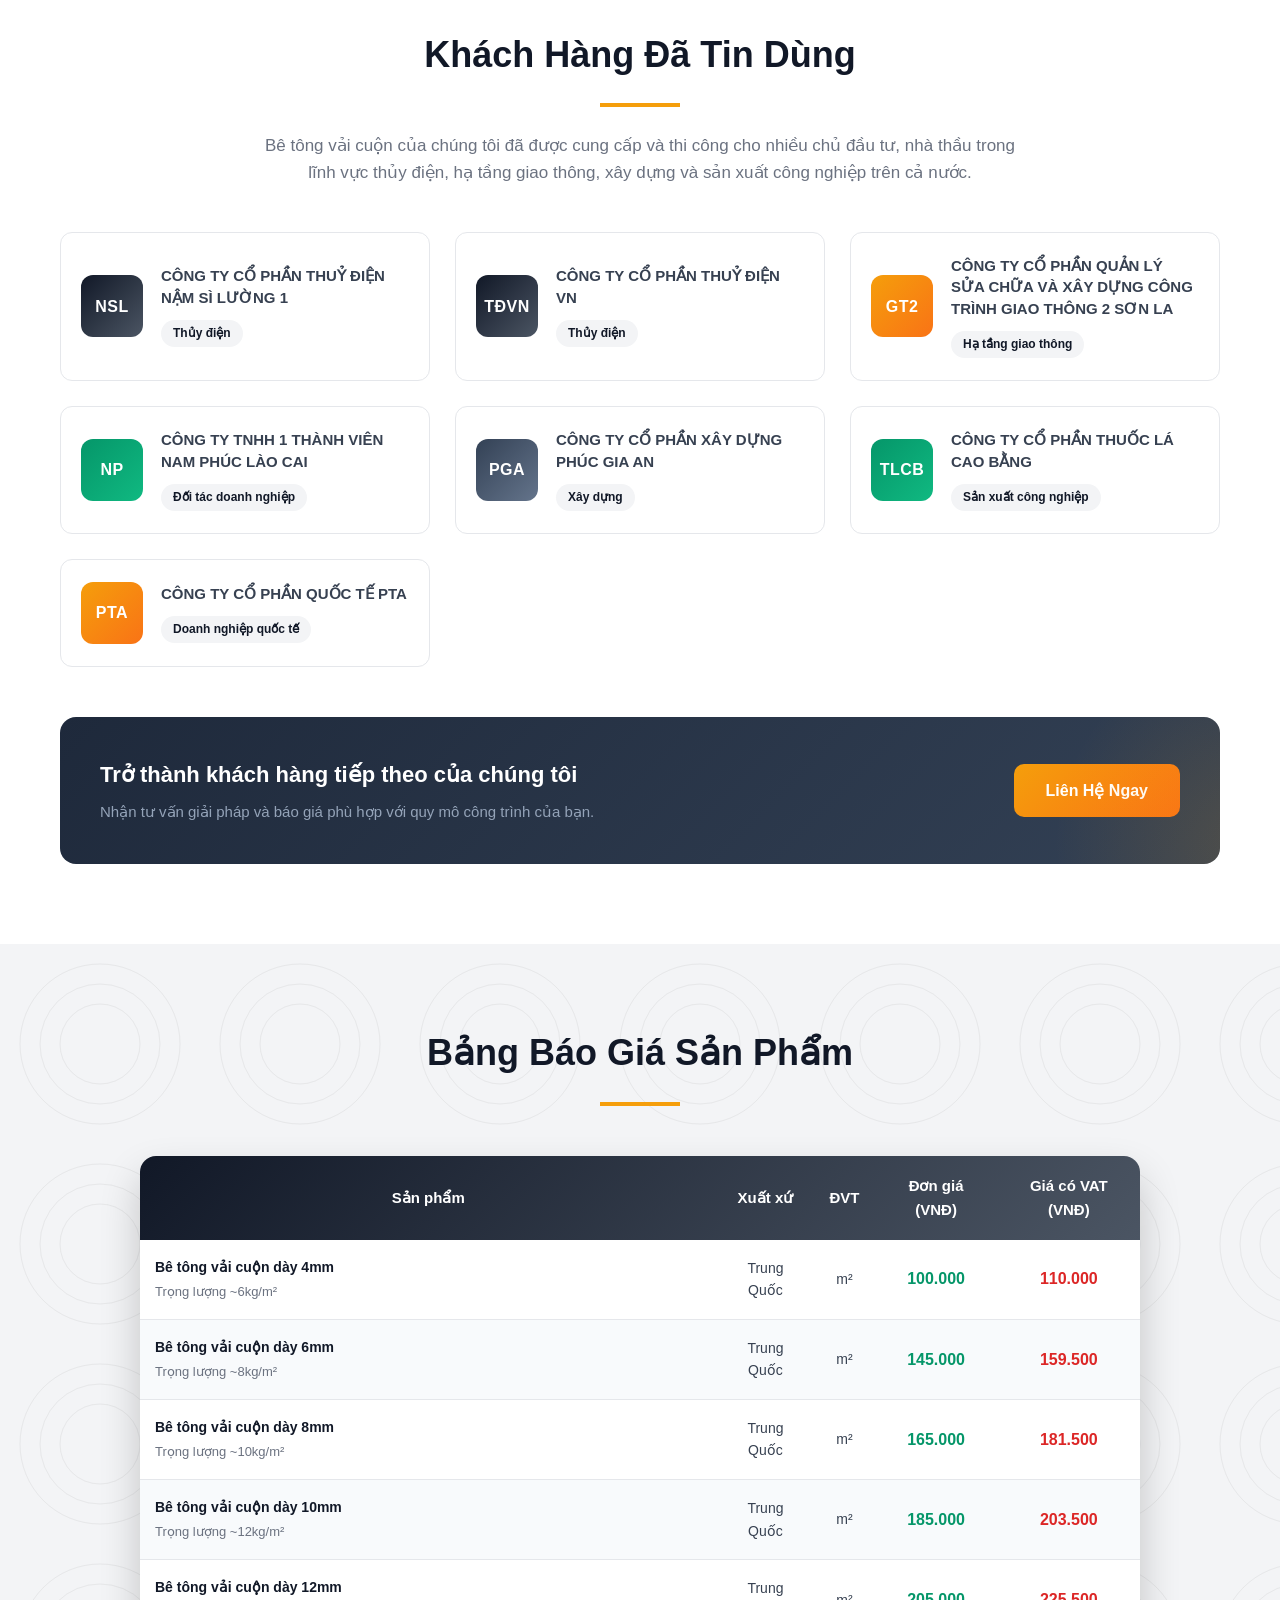
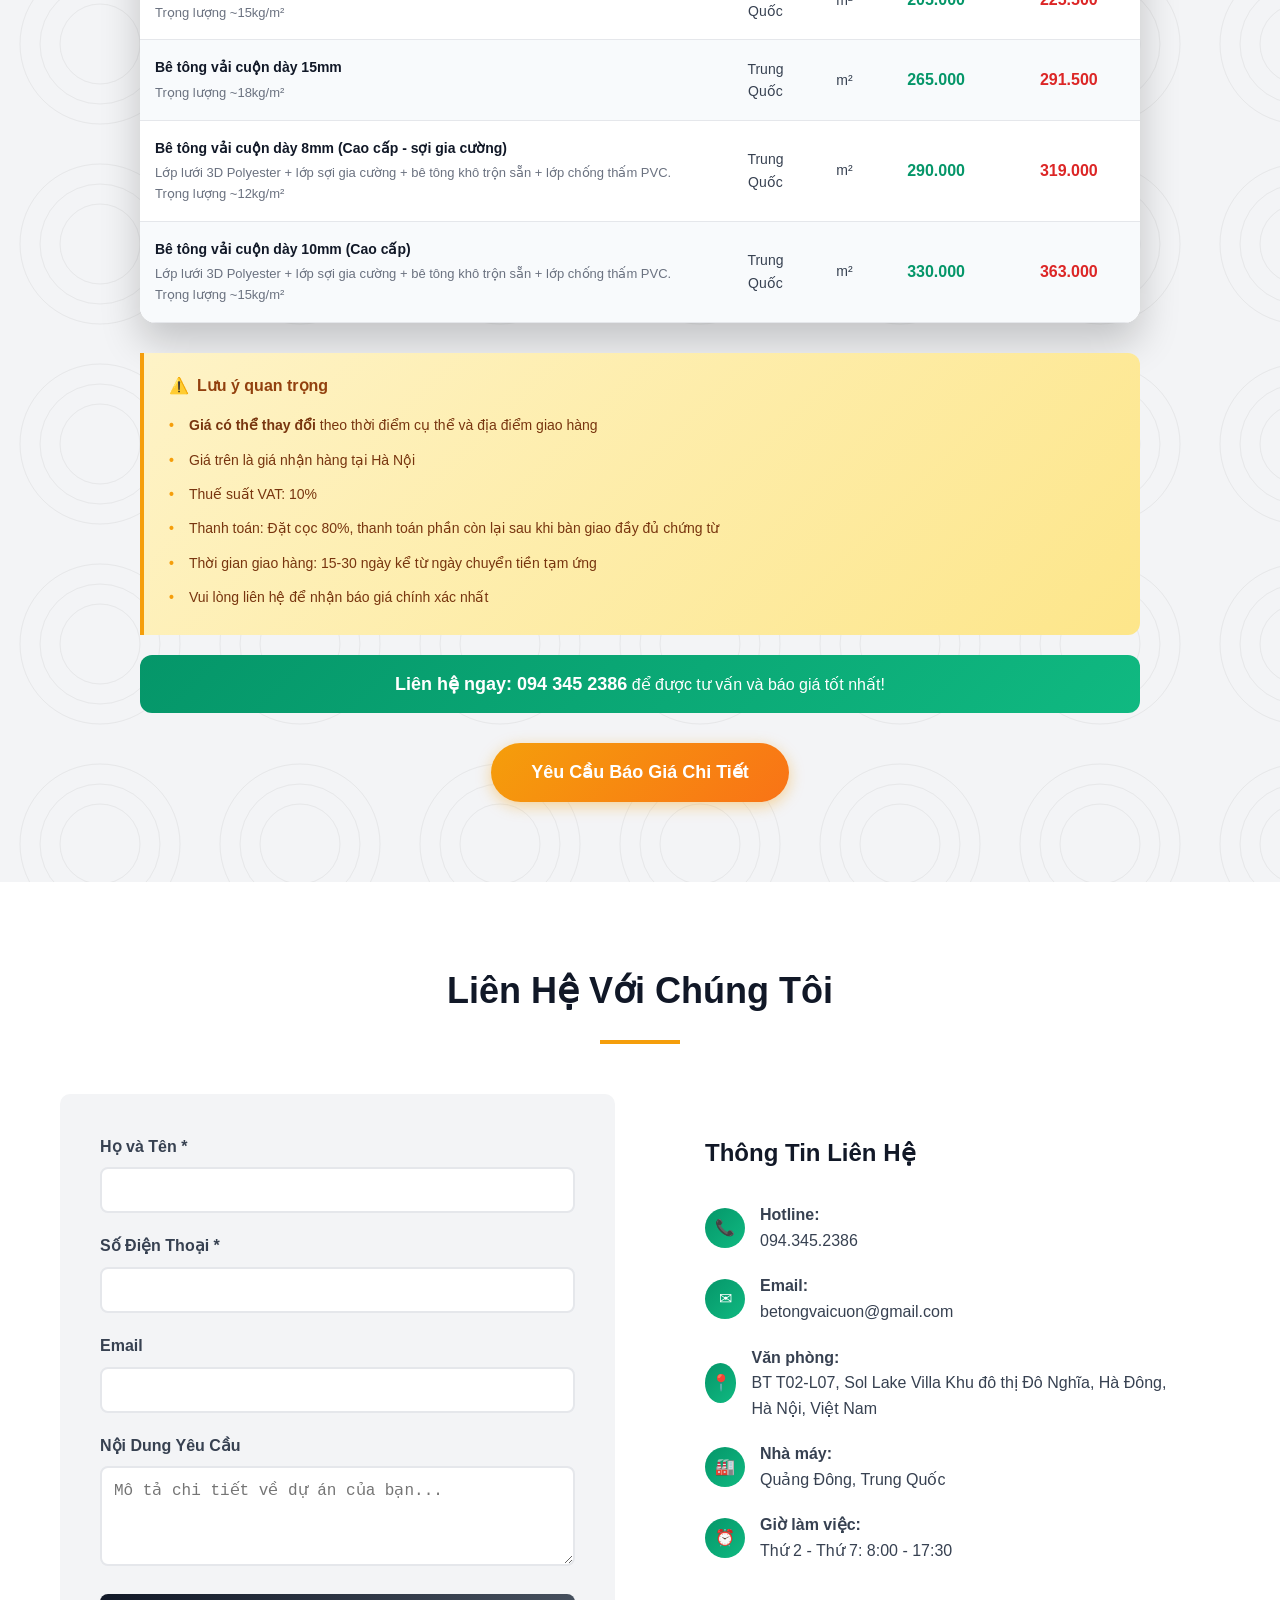
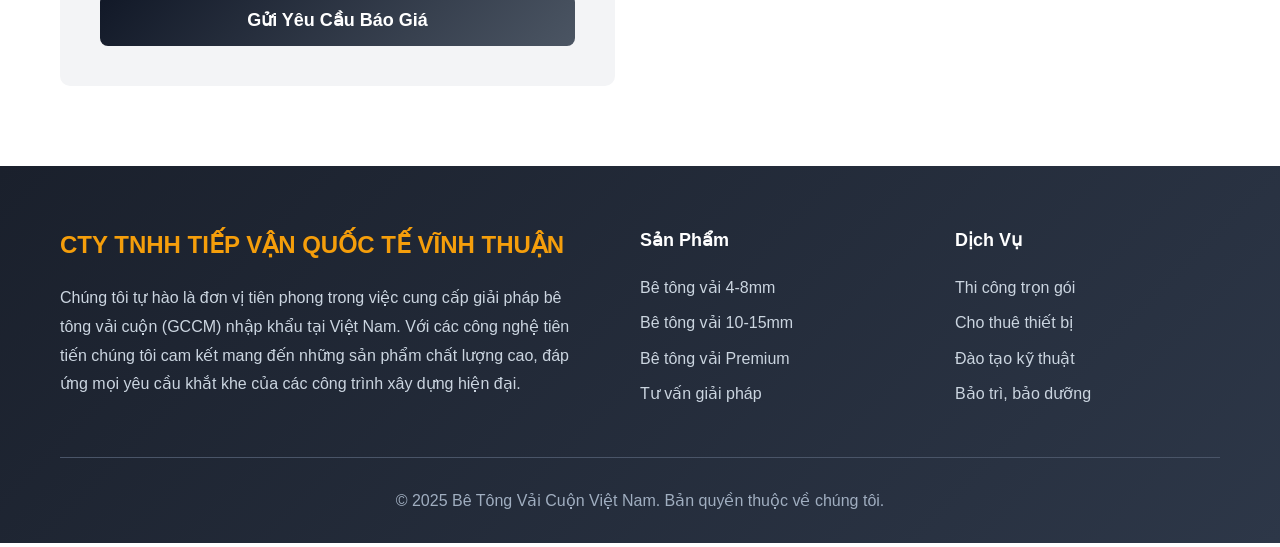
==== commit cd9c59b9: "Chỉnh mac 350" ====
--- a/index.html
+++ b/index.html
@@ -179,7 +179,7 @@
                 <div class="feature-card">
                     <div class="feature-icon">💪</div>
                     <h3>Độ Bền Vượt Trội</h3>
-                    <p>Cường độ chịu nén tương đương MAC 600, tuổi thọ lên đến 30 năm theo chứng nhận BBA của Anh.</p>
+                    <p>Cường độ chịu nén tương đương MAC 350, tuổi thọ lên đến 30 năm theo chứng nhận BBA của Anh.</p>
                 </div>
                 <div class="feature-card">
                     <div class="feature-icon">💧</div>
@@ -501,7 +501,7 @@
                             <ul>
                                 <li>Lựa chọn phổ biến nhất cho các công trình vừa và nhỏ</li>
                                 <li>Phù hợp: lót kênh, mương tưới tiêu, bảo vệ mái taluy</li>
-                                <li>Cường độ chịu nén tương đương MAC 600</li>
+                                <li>Cường độ chịu nén tương đương MAC 350</li>
                                 <li>Khả năng chống thấm hoàn hảo với lớp nền PVC/LLDPE</li>
                                 <li>Dễ cắt, uốn theo mọi địa hình</li>
                             </ul>
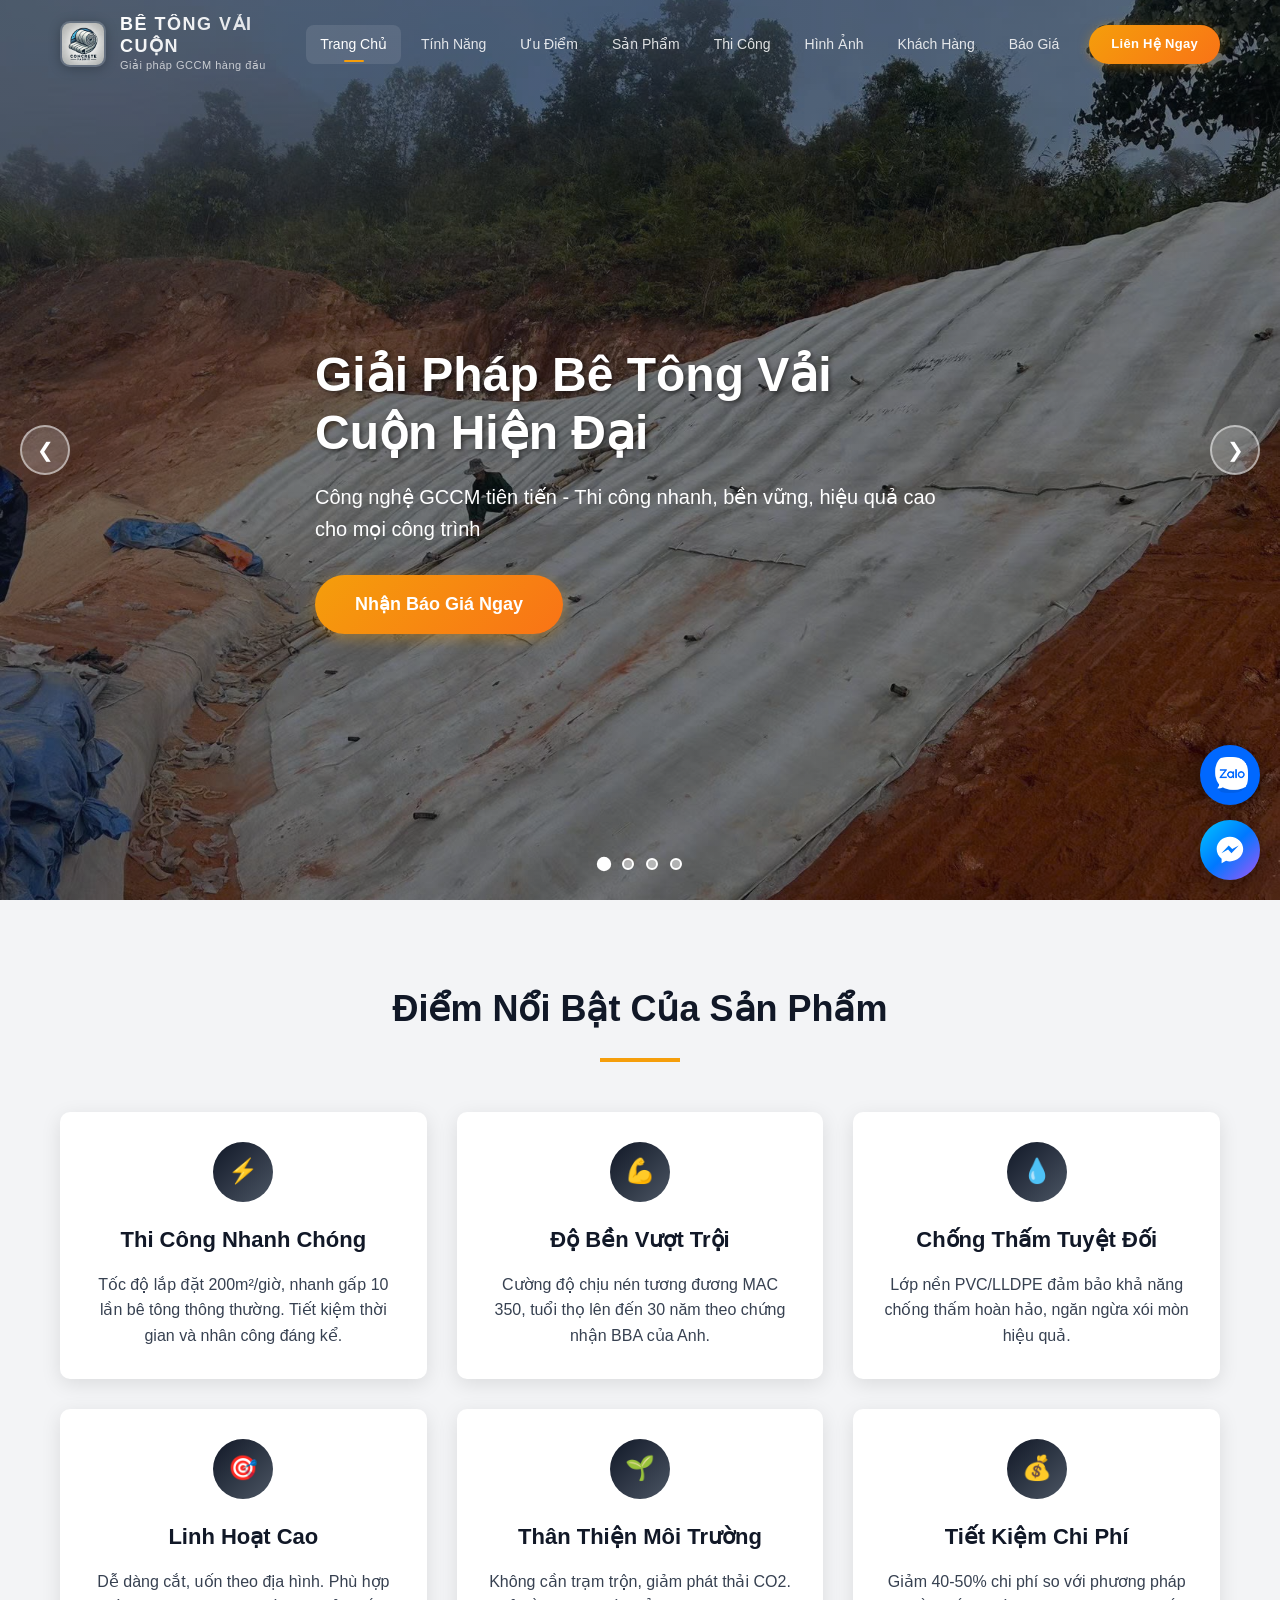
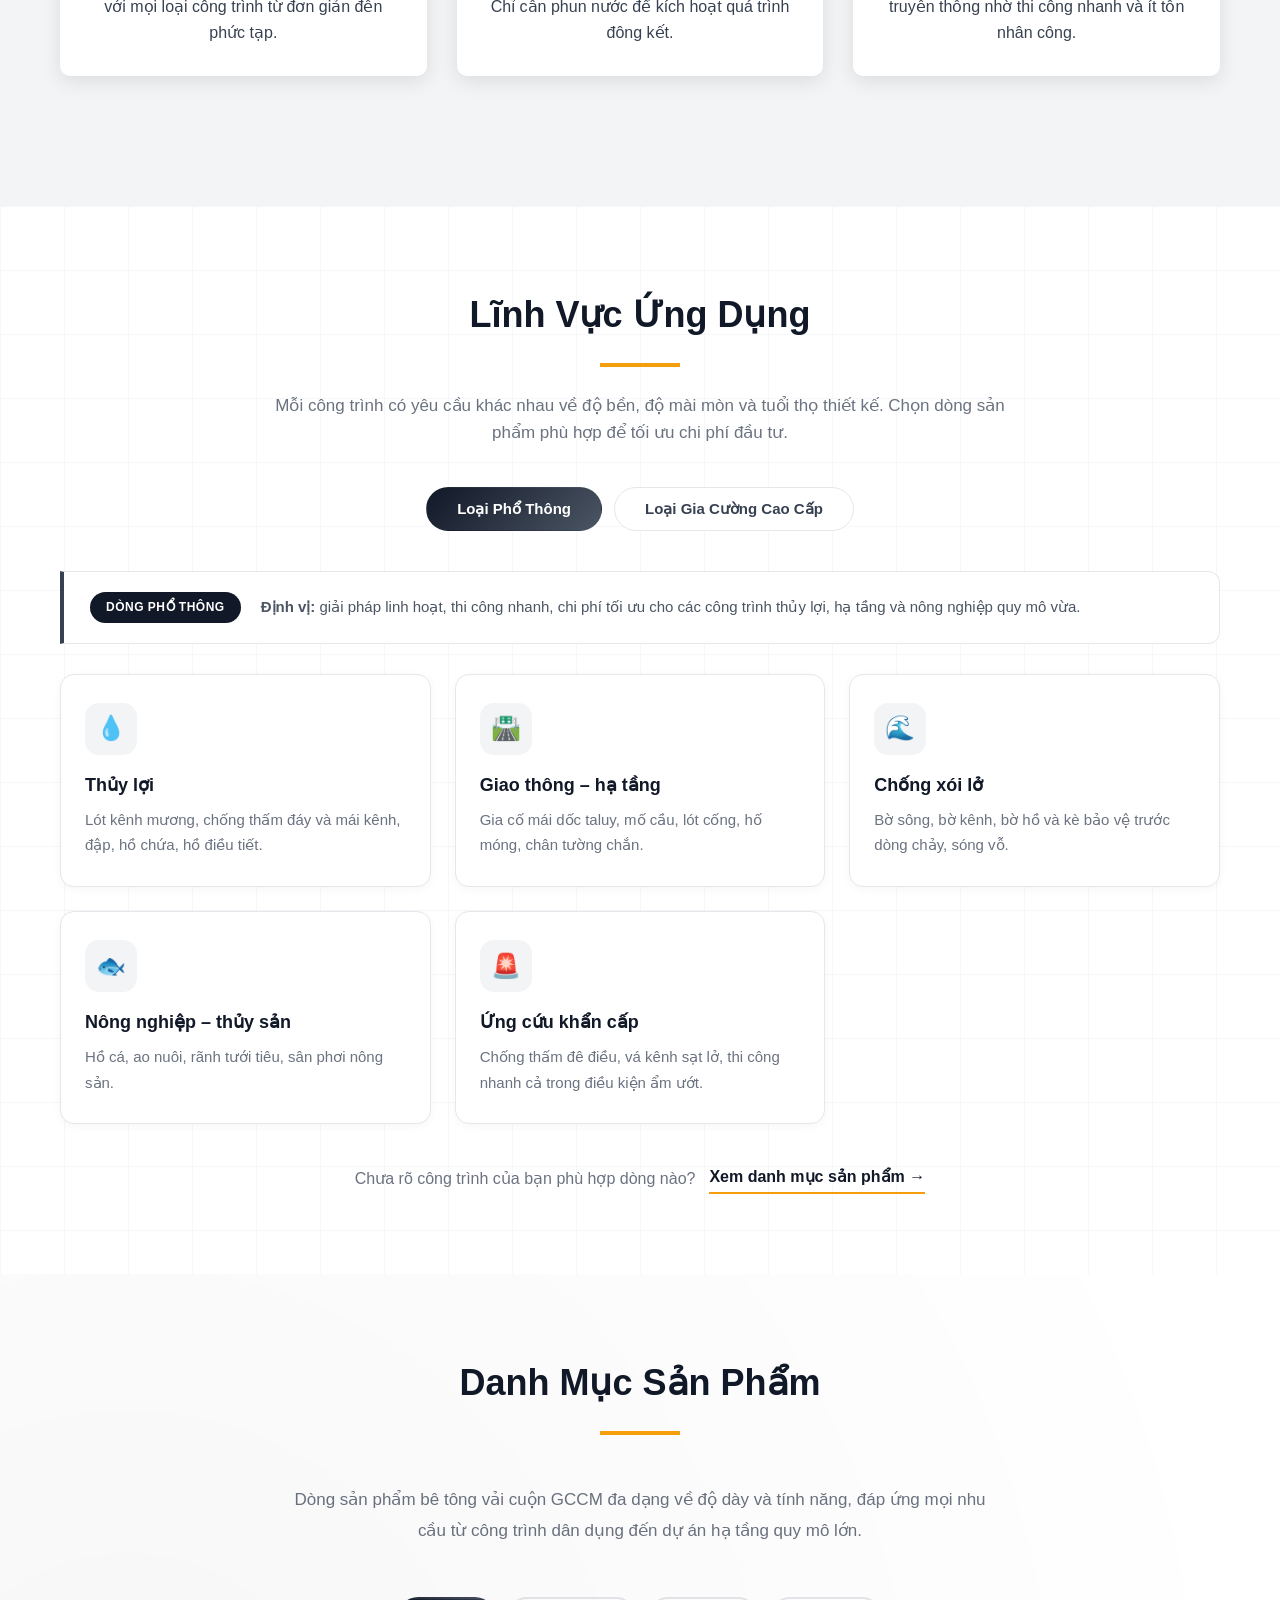
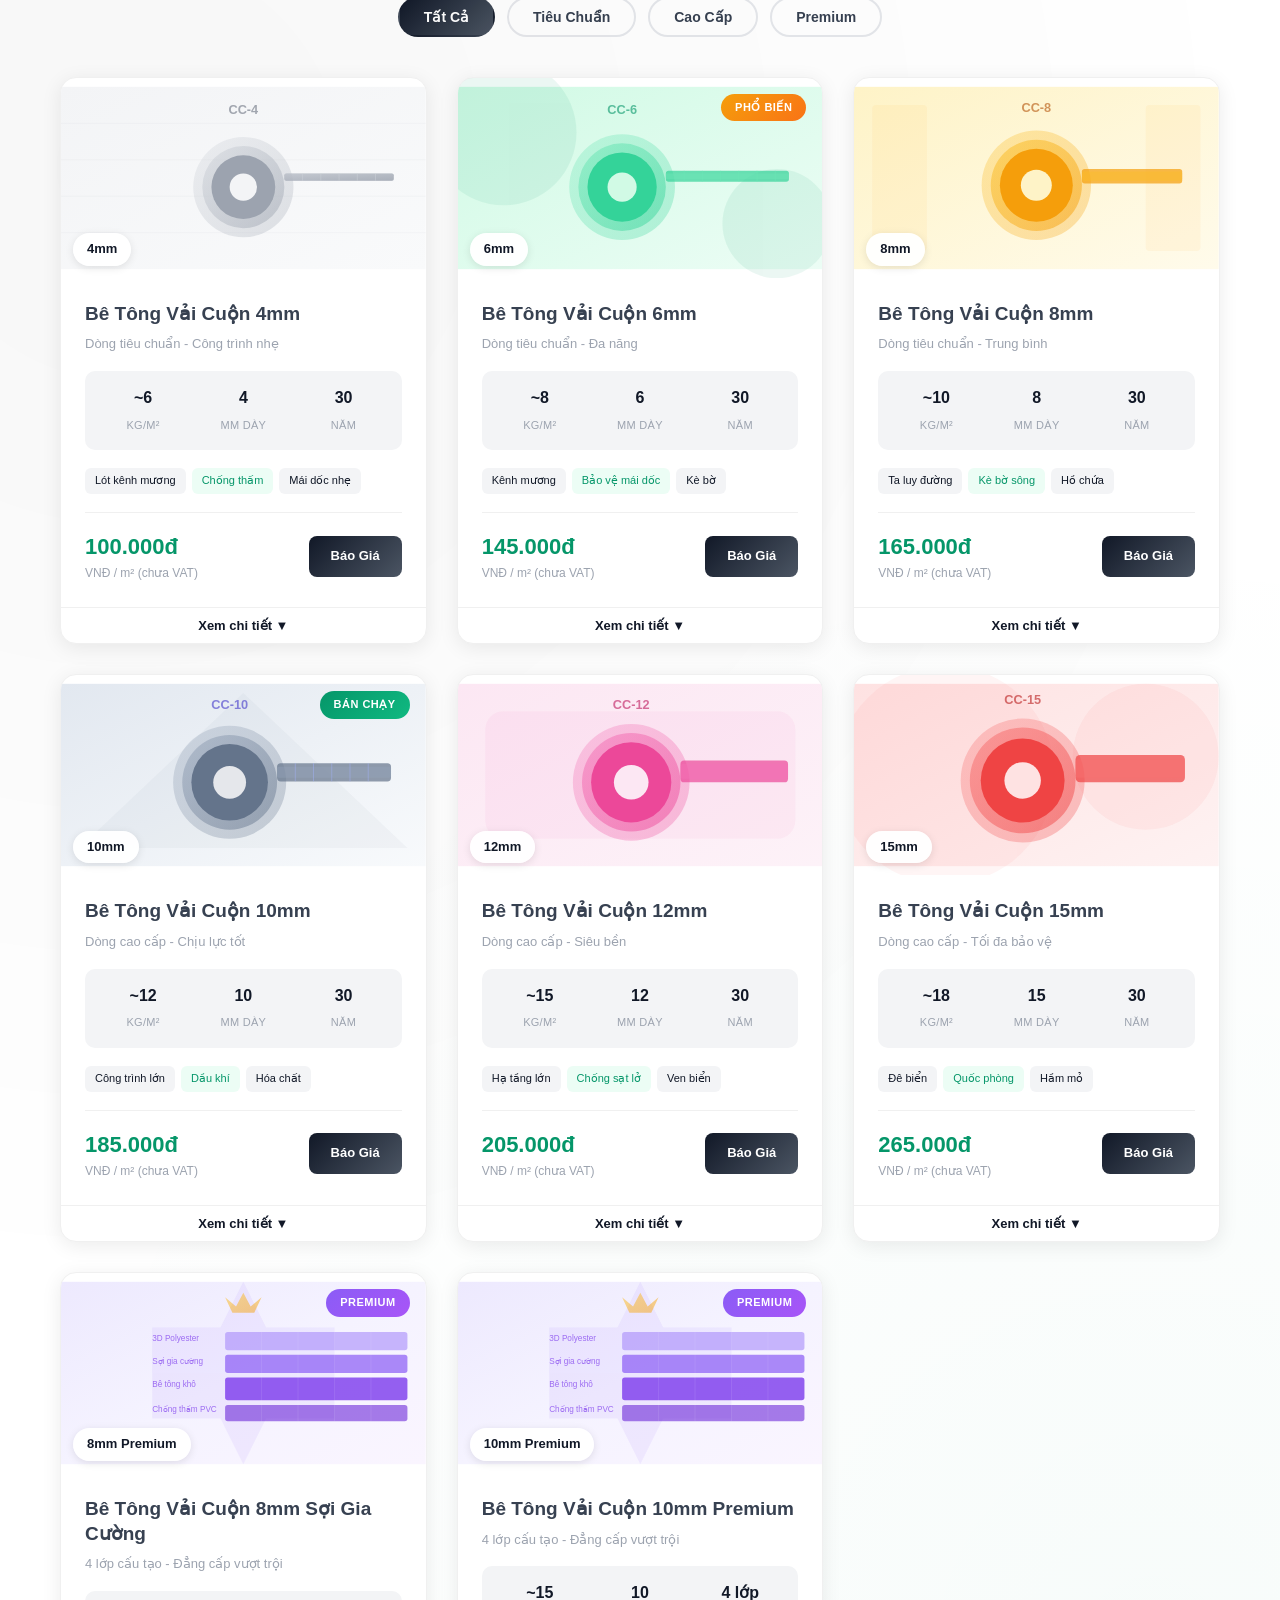
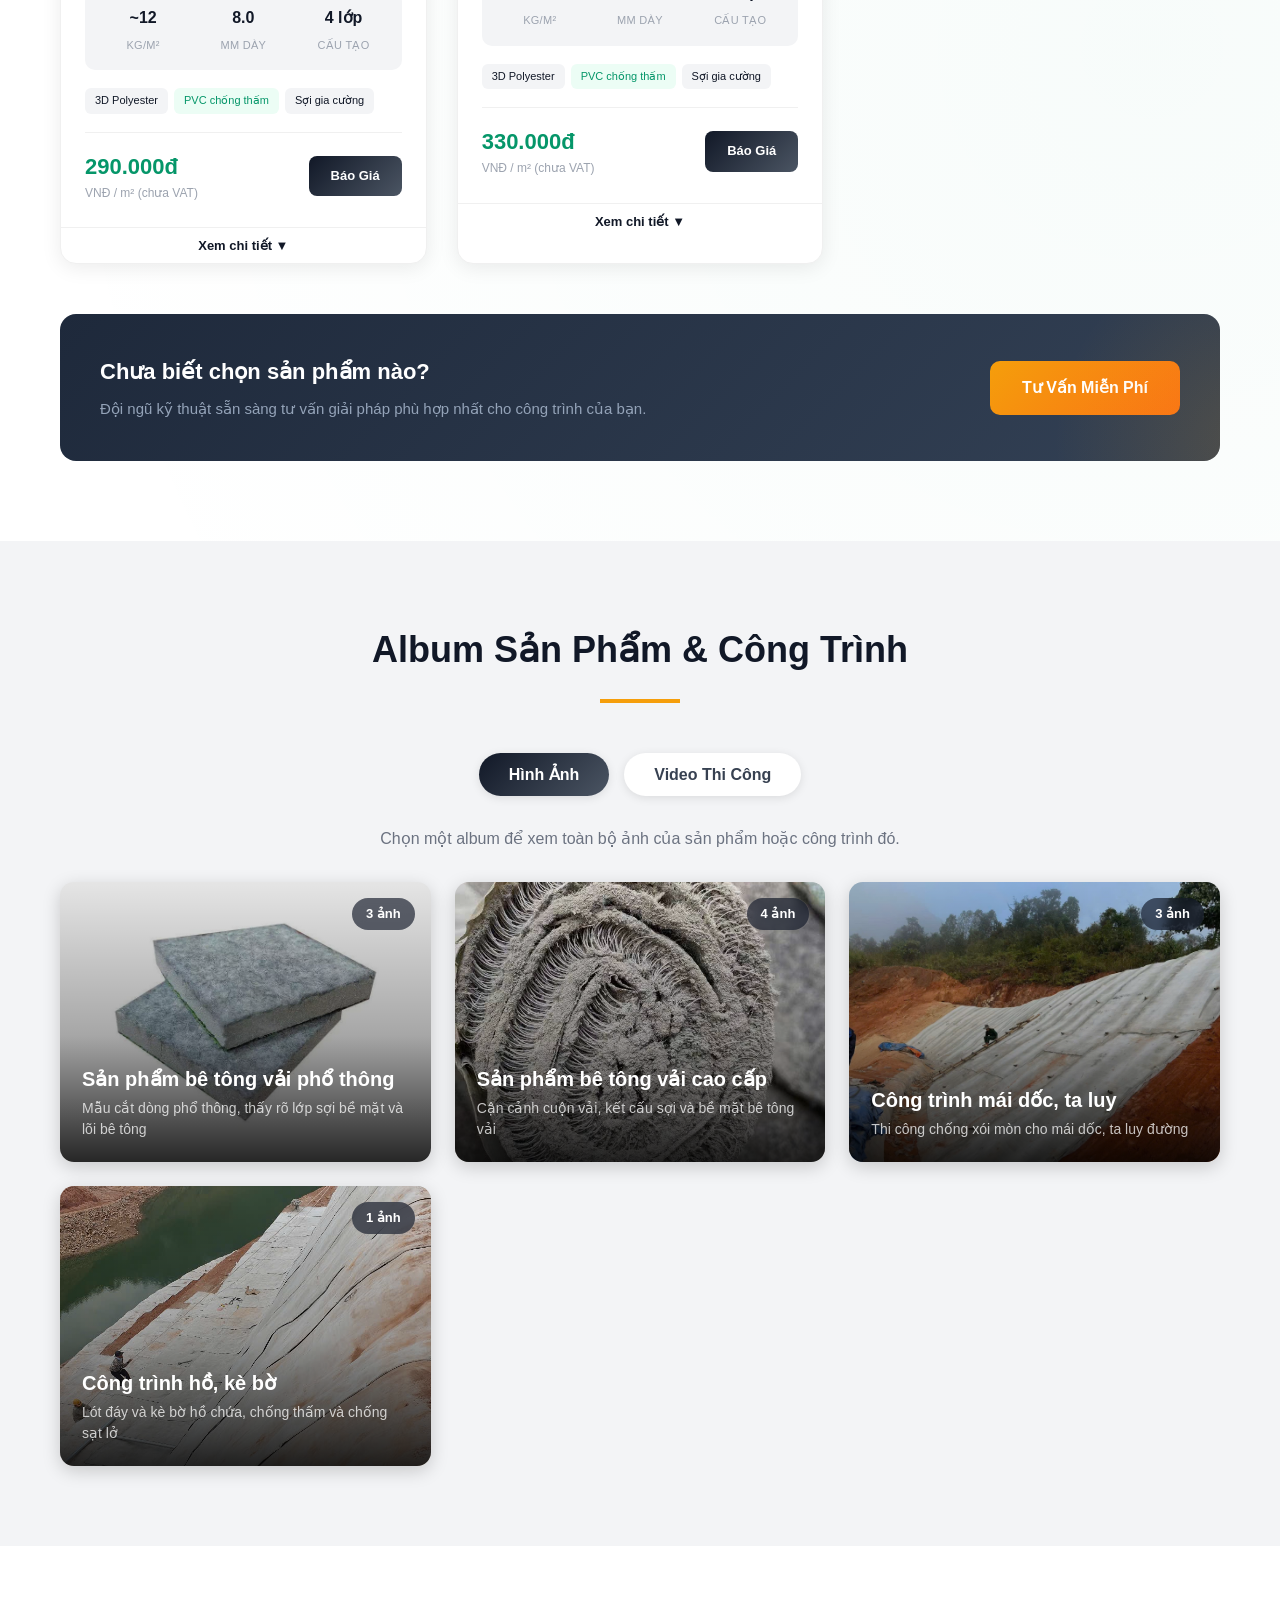
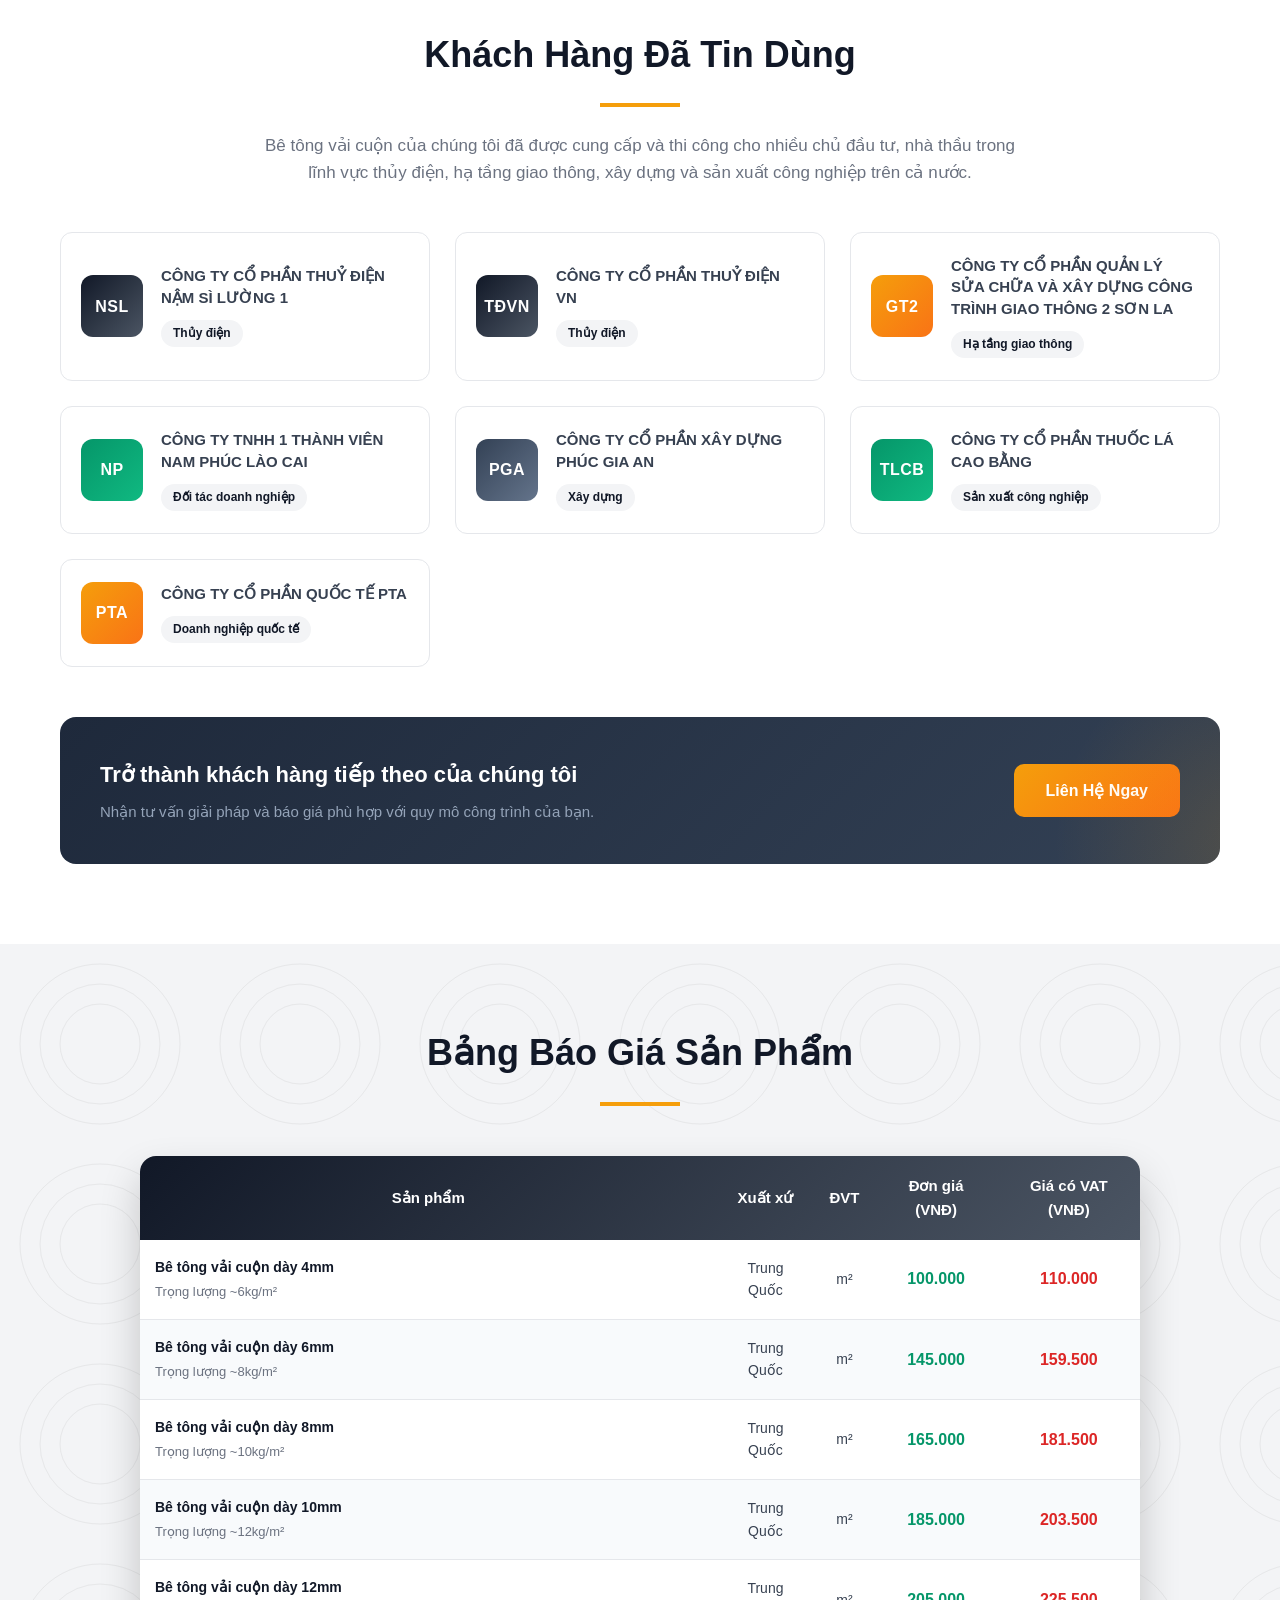
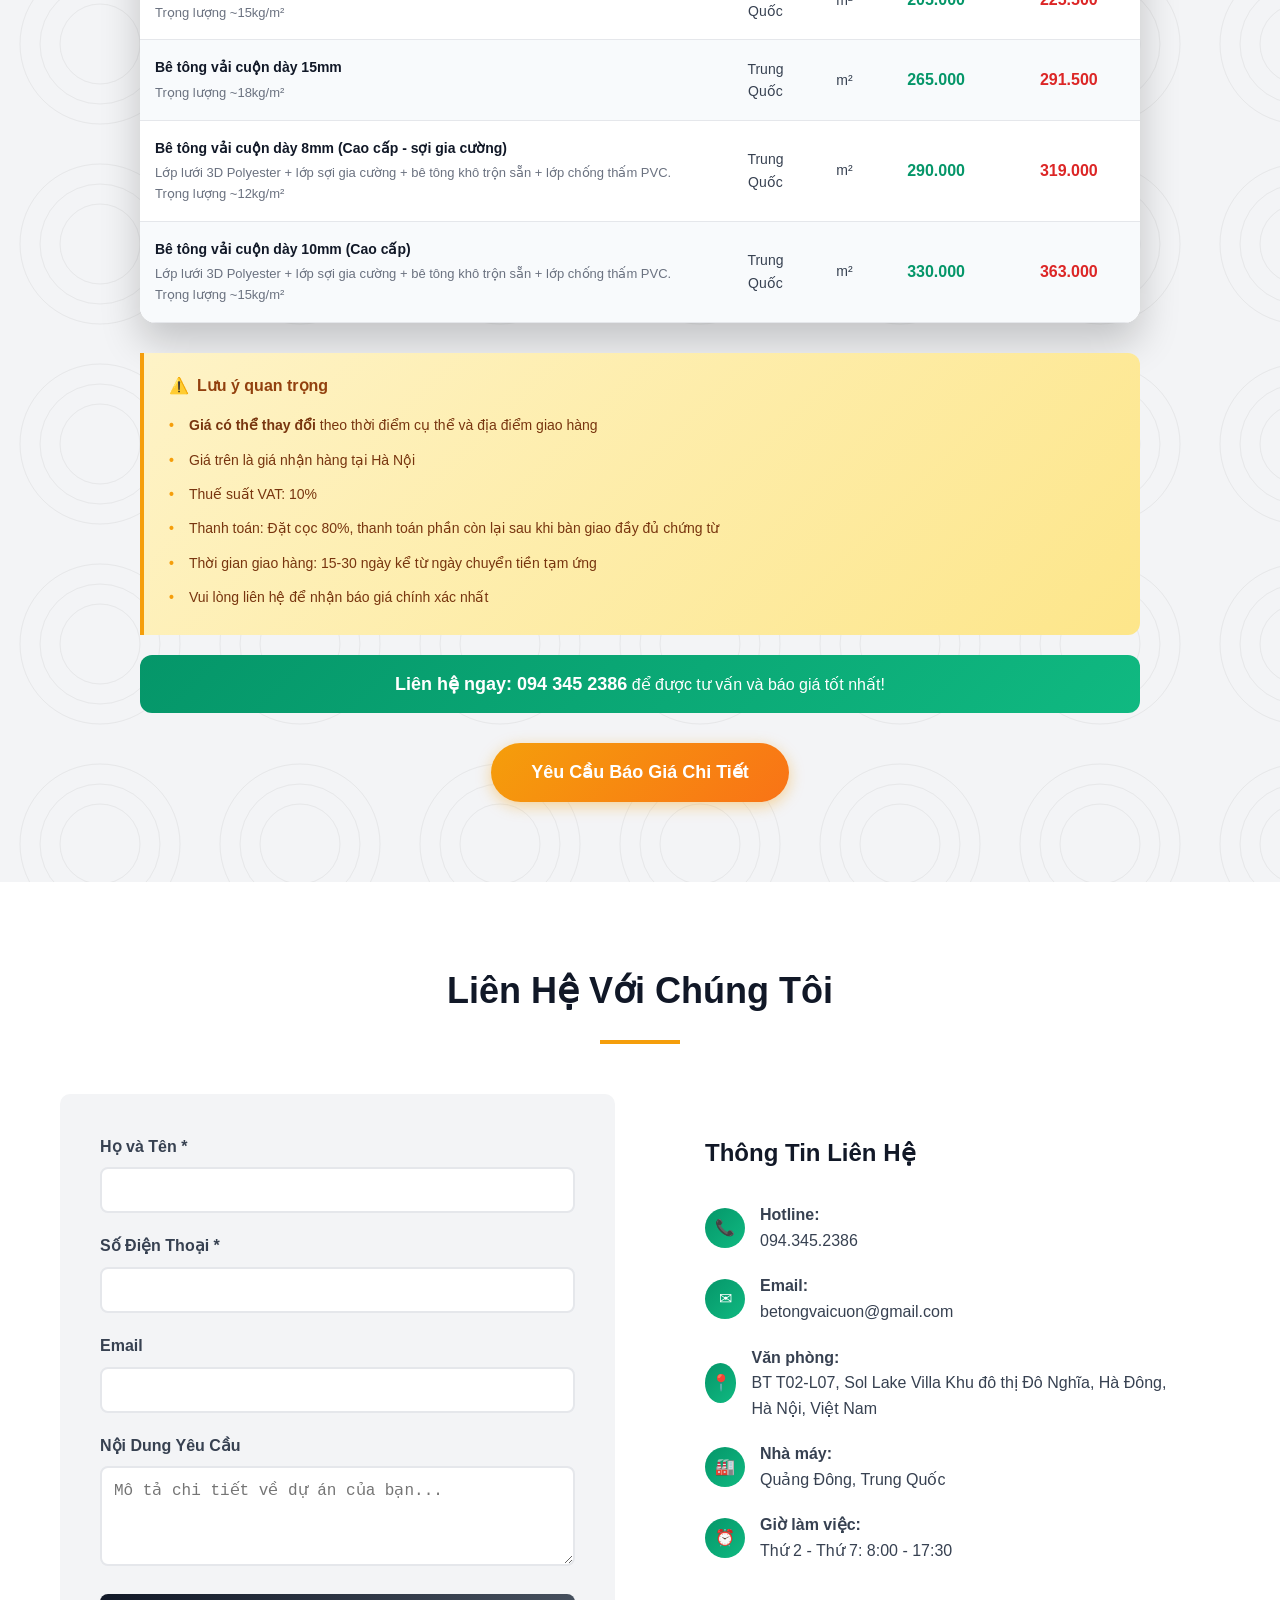
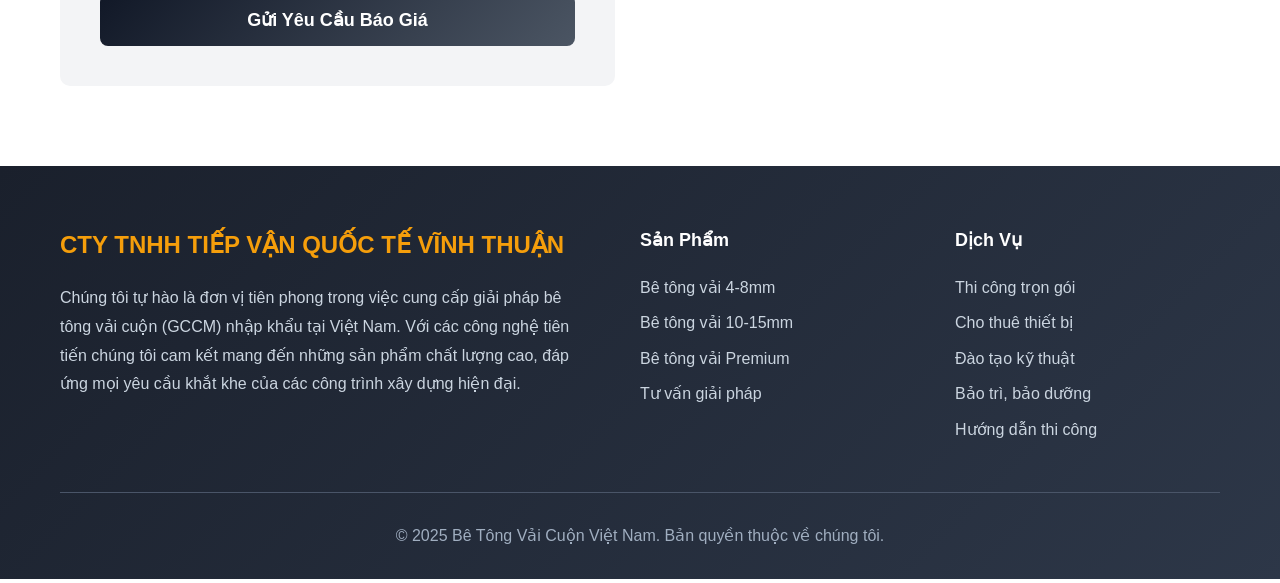
==== commit adee243c: "thêm màn thi công" ====
--- a/index.html
+++ b/index.html
@@ -113,6 +113,7 @@
                     <li><a href="#features">Tính Năng</a></li>
                     <li><a href="#advantages">Ưu Điểm</a></li>
                     <li><a href="#catalogue">Sản Phẩm</a></li>
+                    <li><a href="thi-cong-be-tong-vai-cuon.html">Thi Công</a></li>
                     <li><a href="#gallery">Hình Ảnh</a></li>
                     <li><a href="#clients">Khách Hàng</a></li>
                     <li><a href="#pricing">Báo Giá</a></li>
@@ -1521,6 +1522,7 @@
                         <li><a href="#">Cho thuê thiết bị</a></li>
                         <li><a href="#">Đào tạo kỹ thuật</a></li>
                         <li><a href="#">Bảo trì, bảo dưỡng</a></li>
+                        <li><a href="thi-cong-be-tong-vai-cuon.html">Hướng dẫn thi công</a></li>
                     </ul>
                 </div>
             </div>
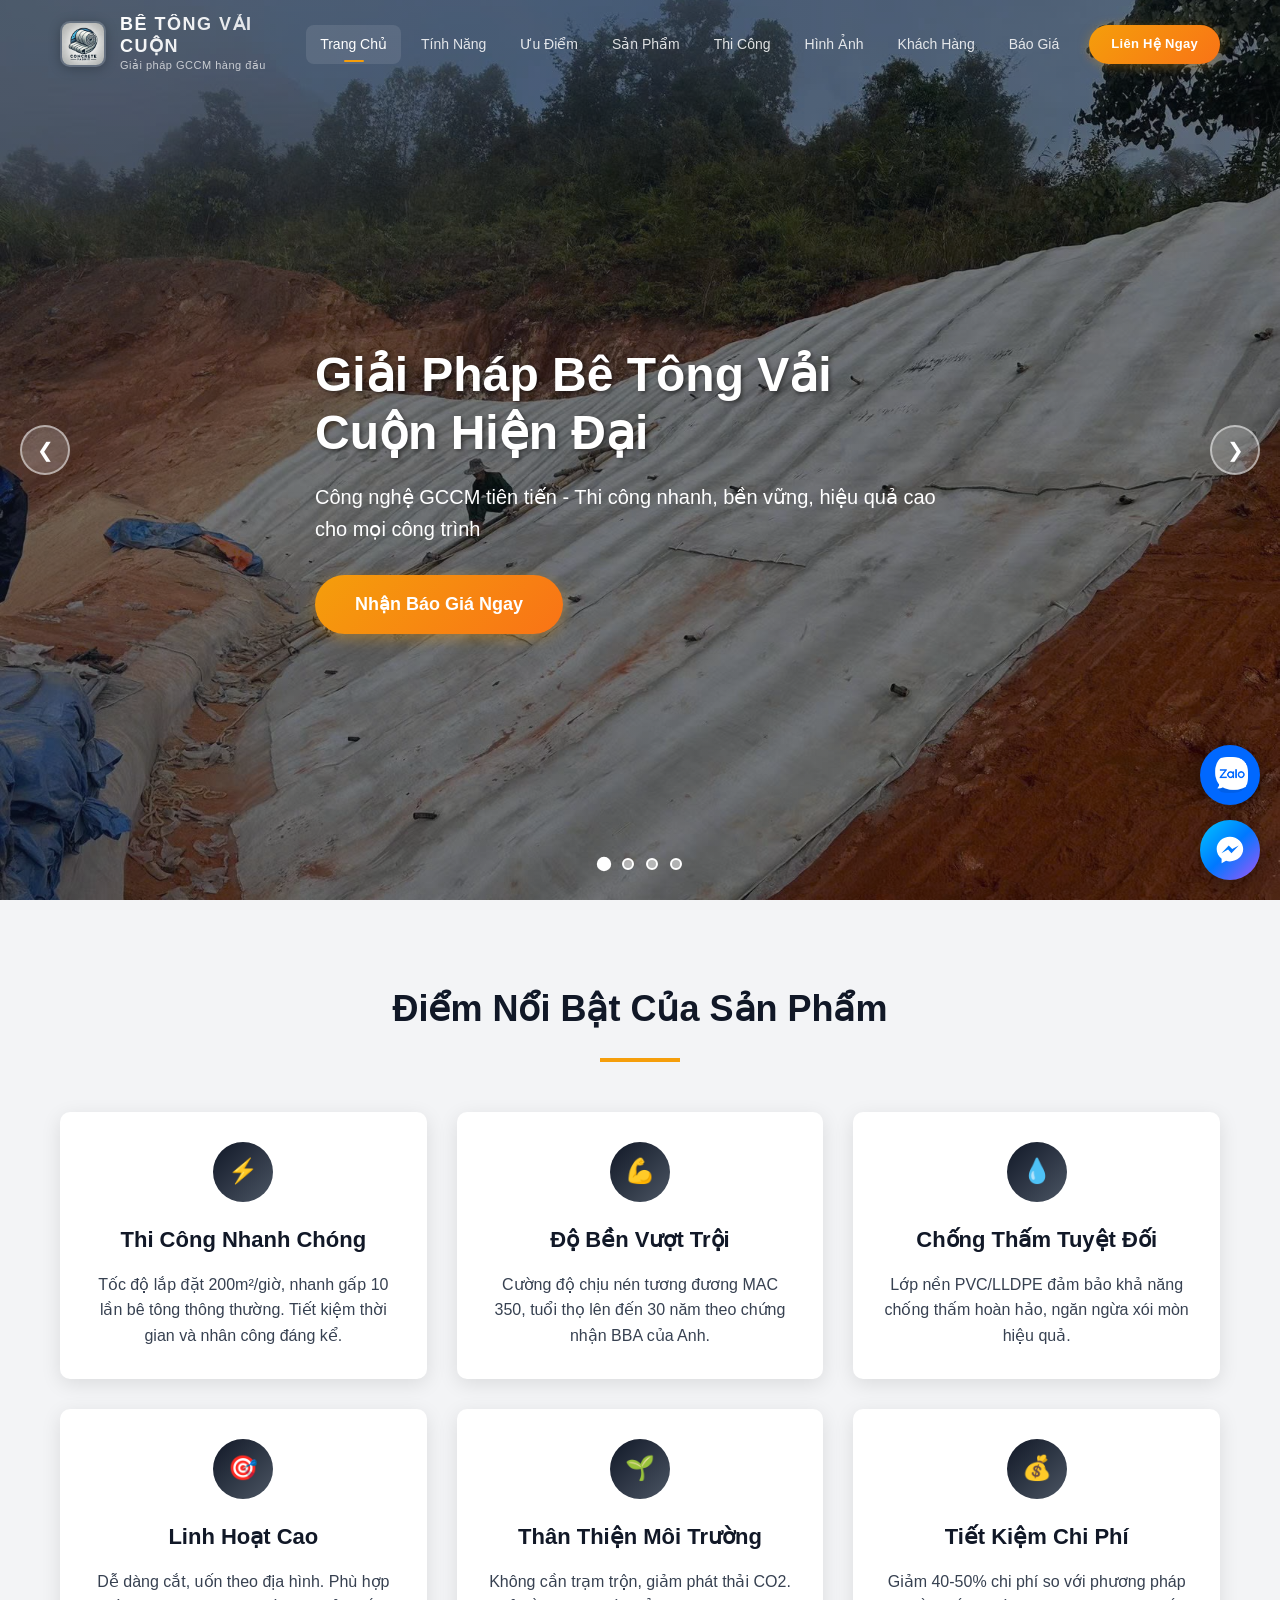
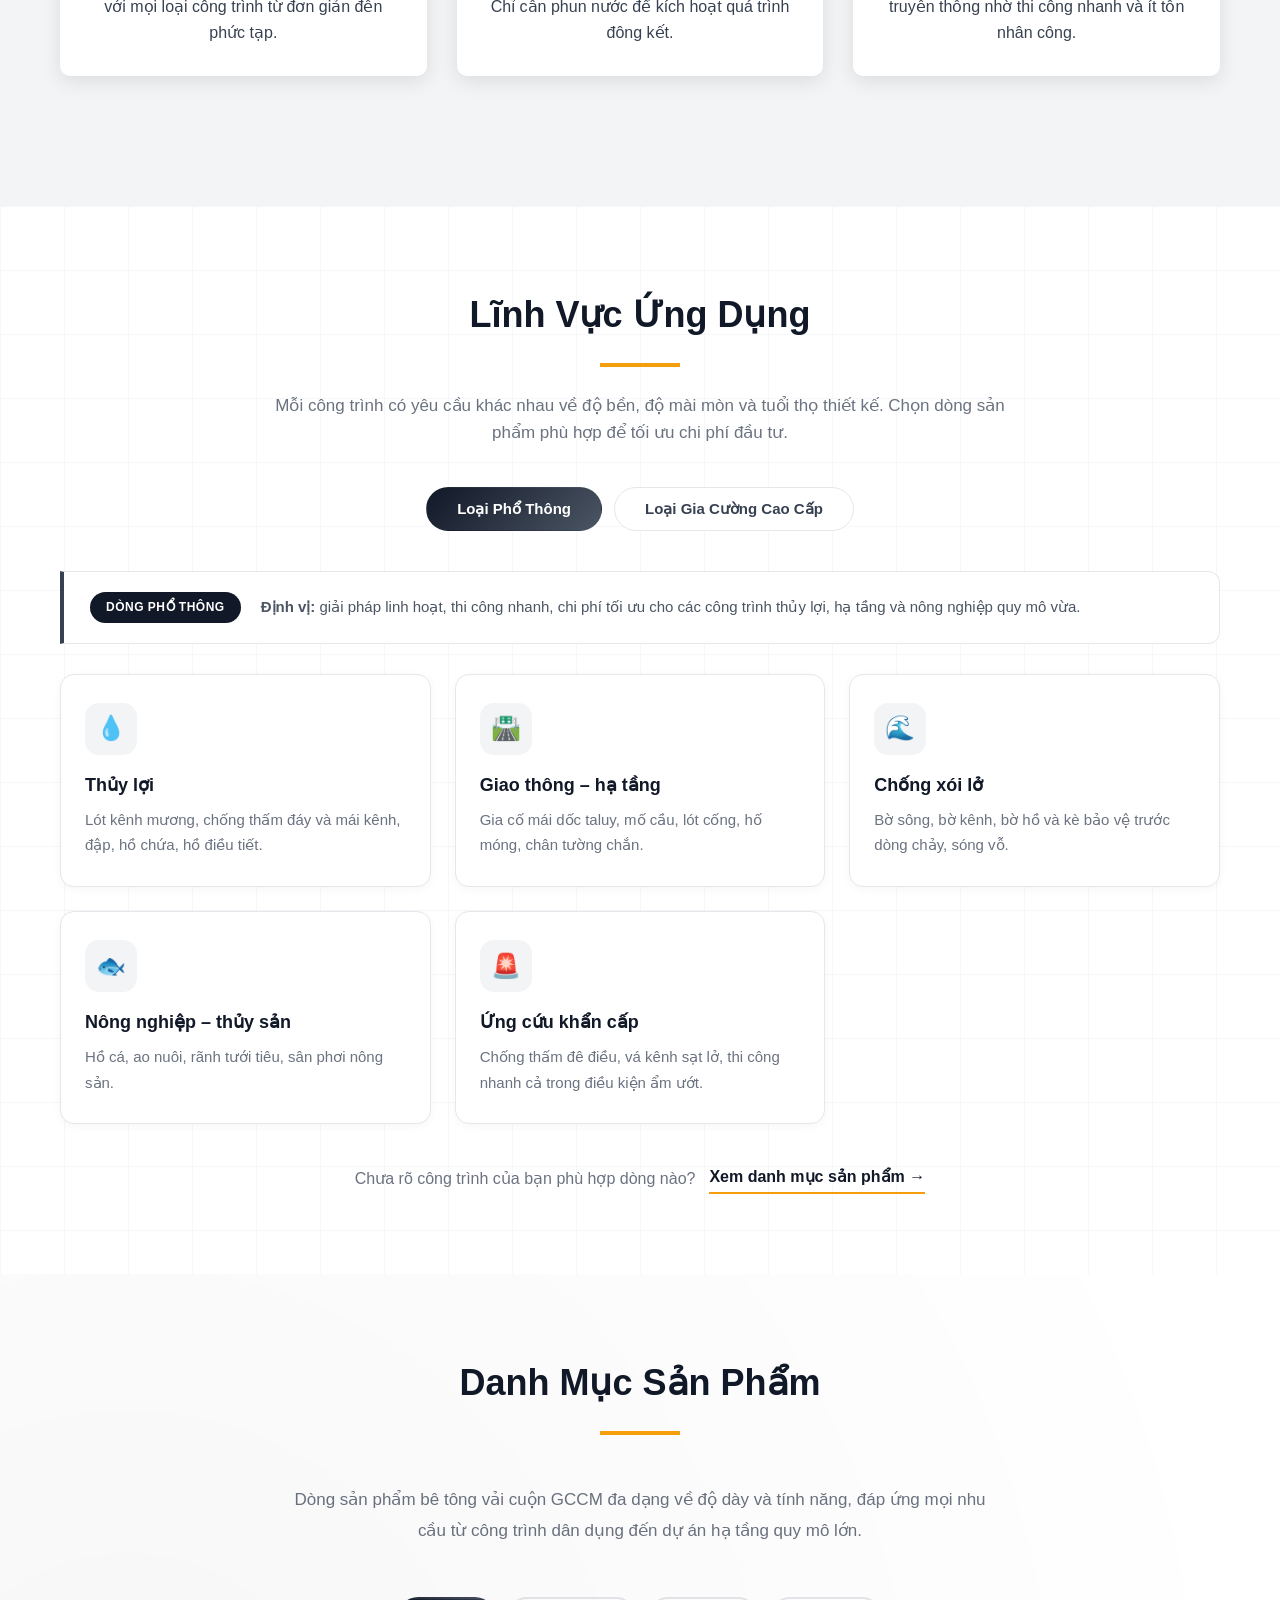
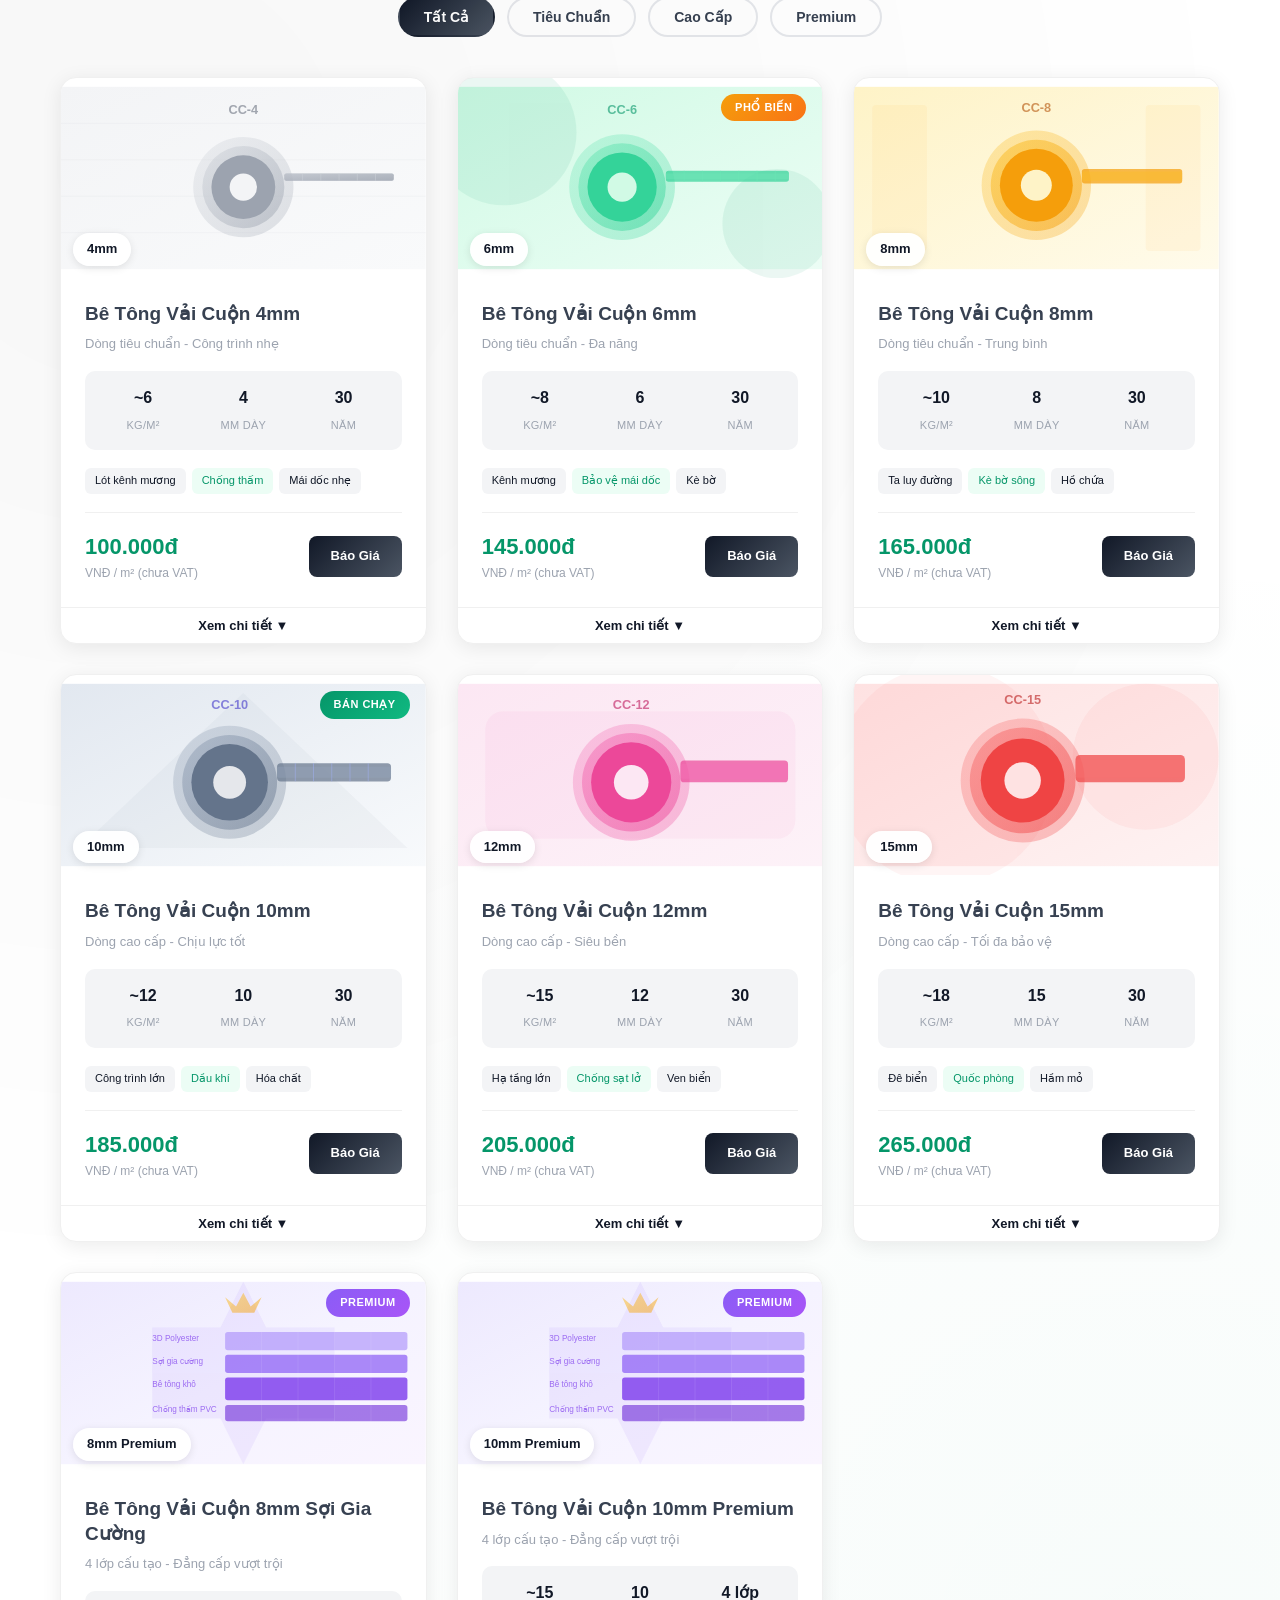
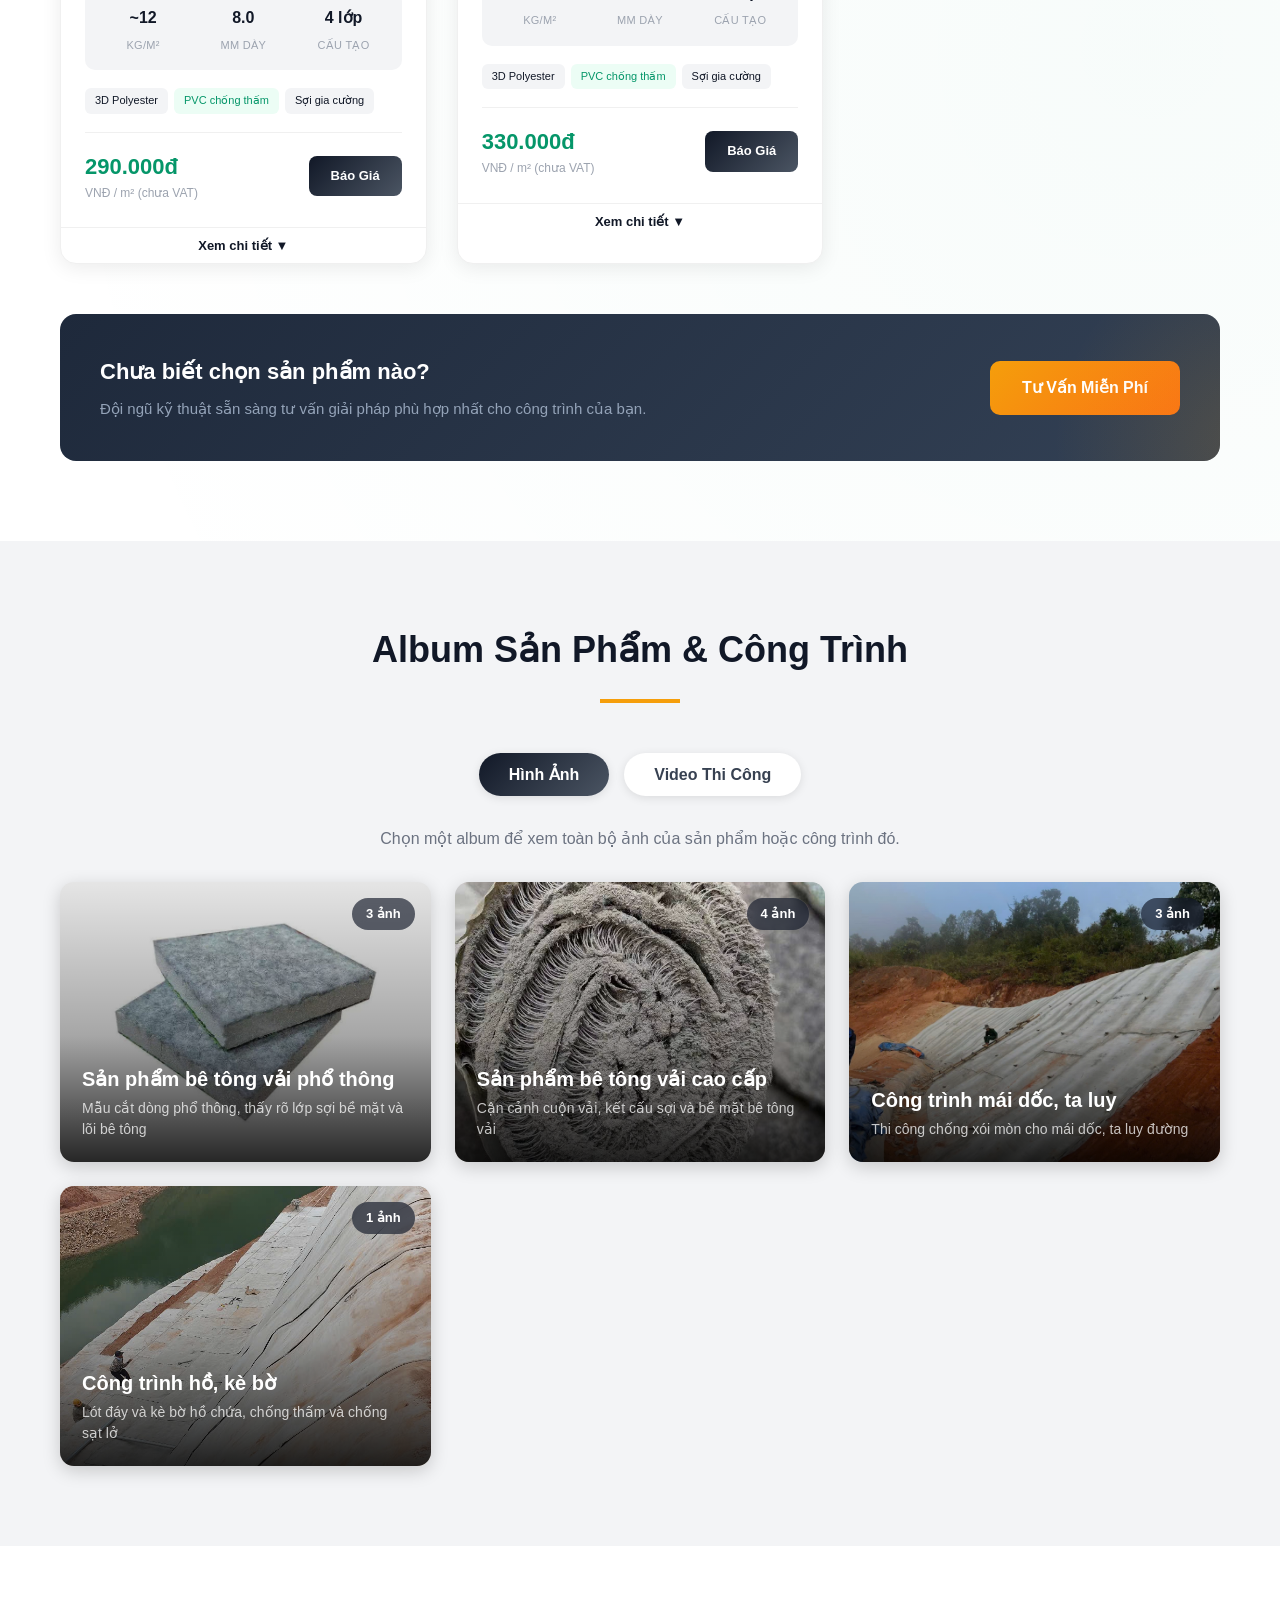
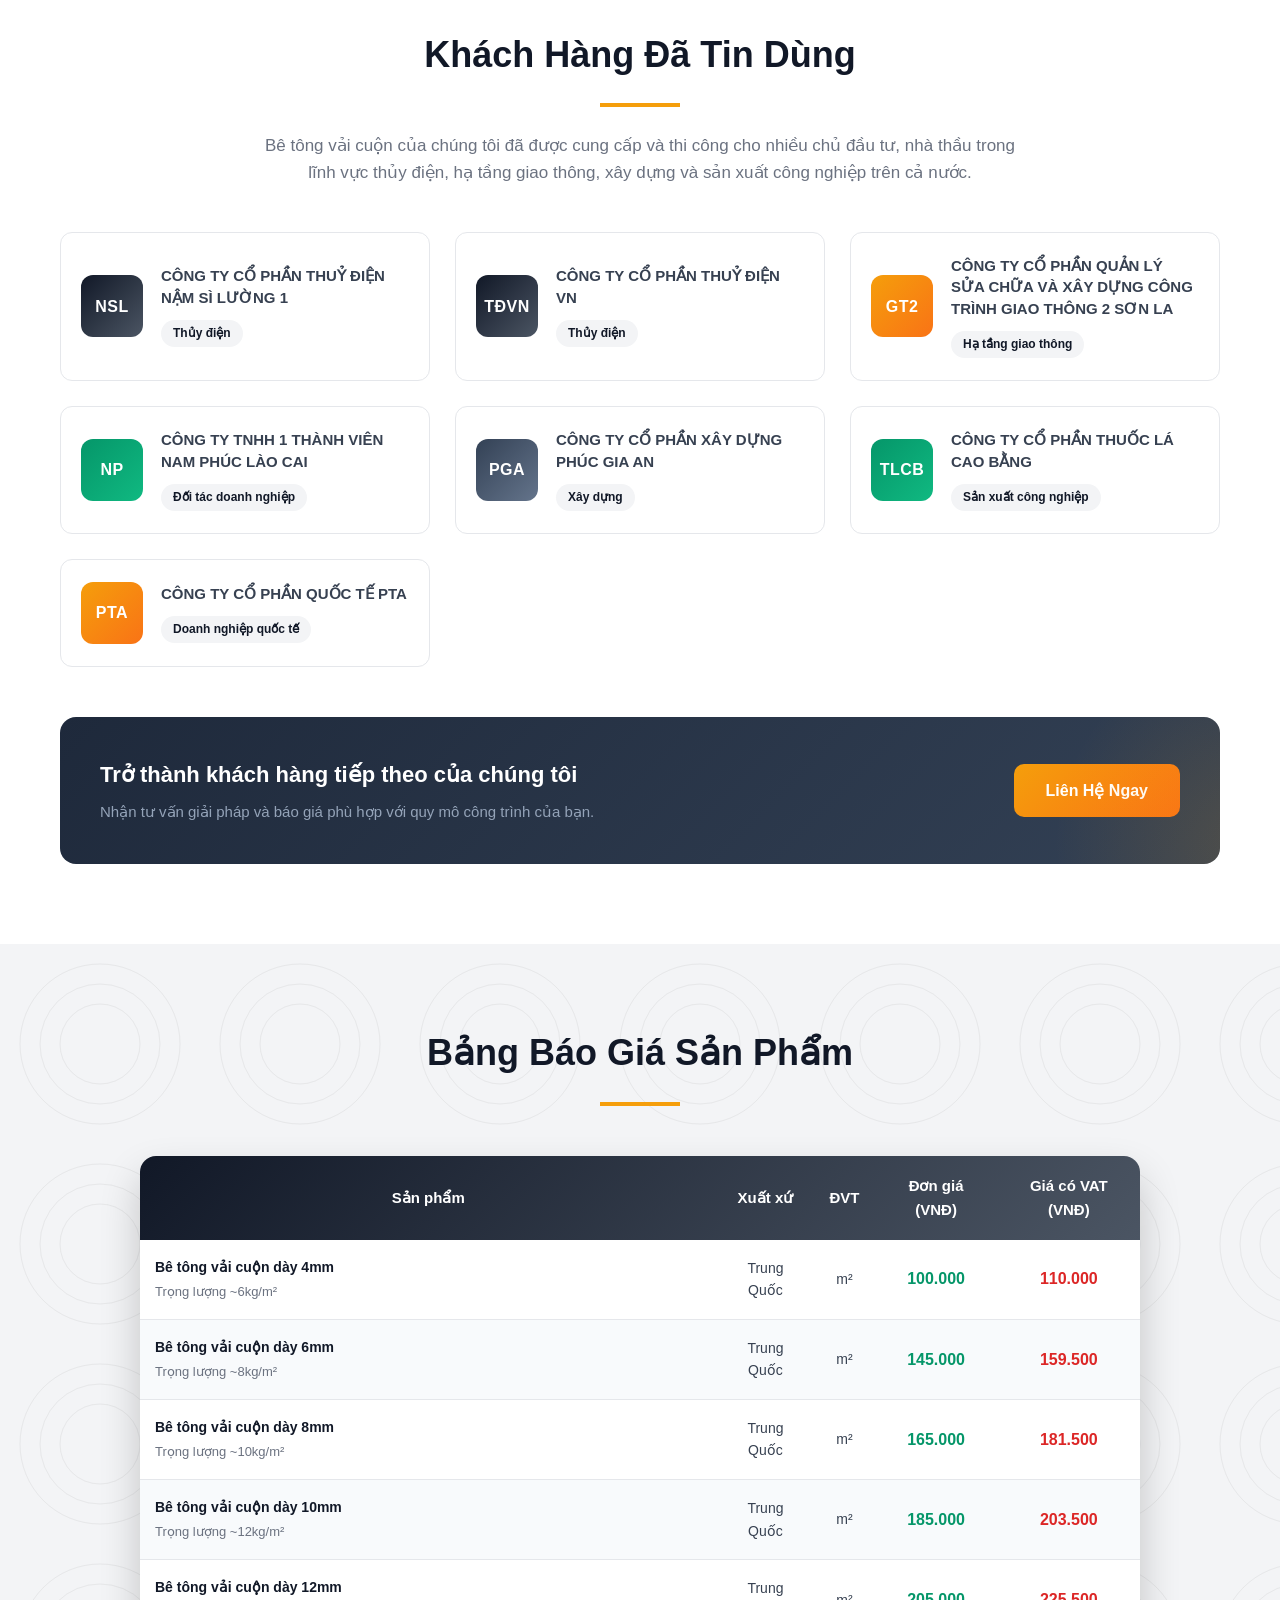
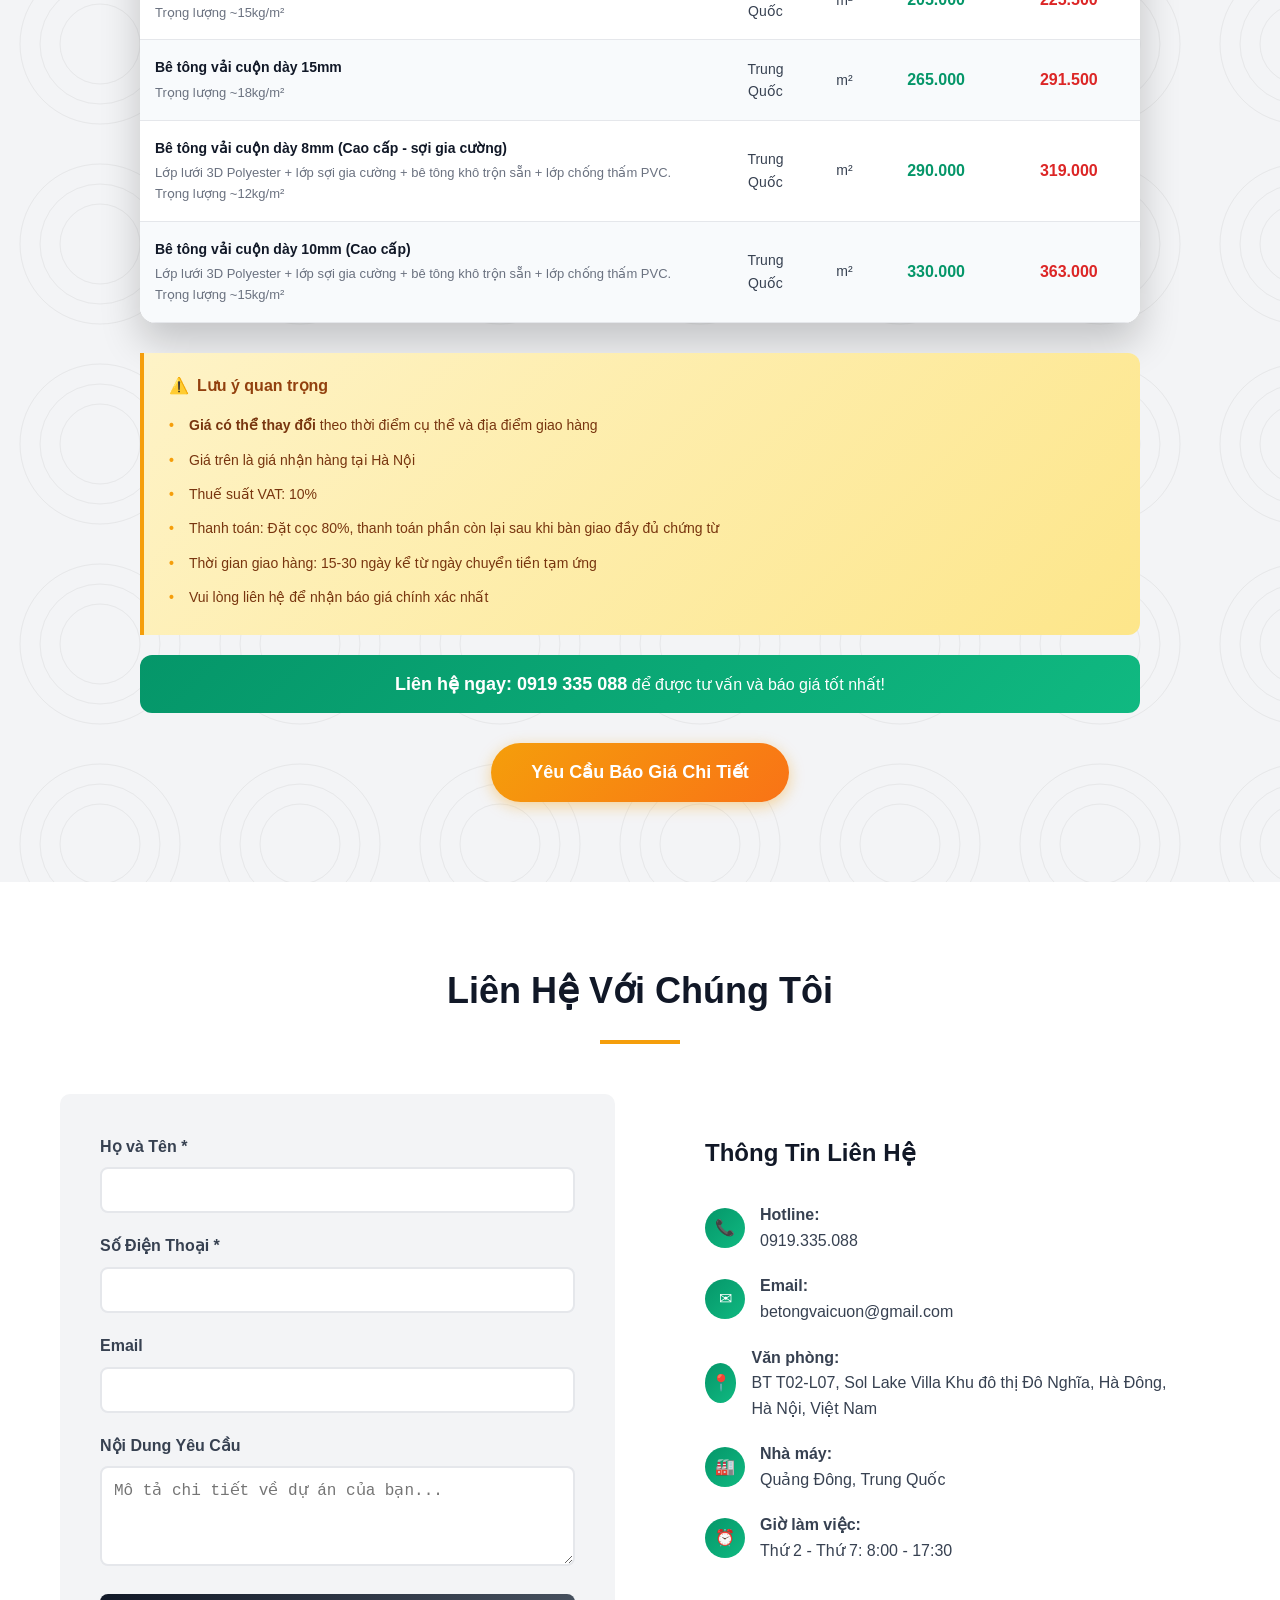
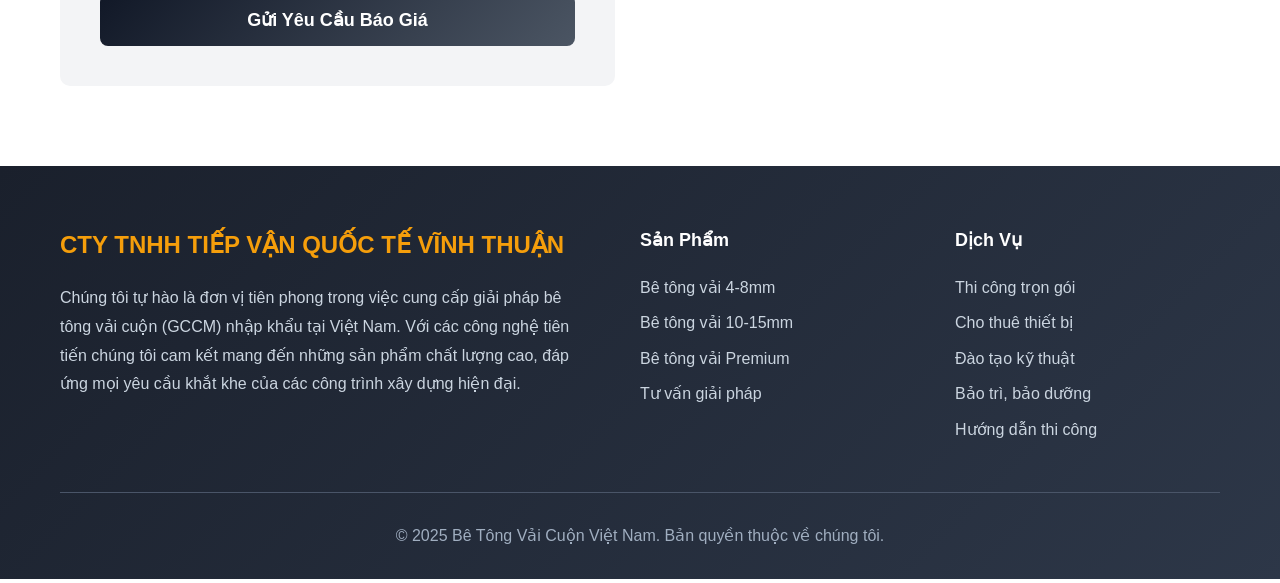
==== commit ff6b1b17: "Đổi số điện thoại" ====
--- a/index.html
+++ b/index.html
@@ -6,7 +6,7 @@
     <meta name="viewport" content="width=device-width, initial-scale=1.0">
     <title>Bê Tông Vải Cuộn (GCCM) Nhập Khẩu Chính Hãng</title>
     <meta name="description"
-        content="Bê tông vải cuộn (GCCM) nhập khẩu chính hãng - thi công nhanh, chống xói mòn, gia cố mái dốc, kênh mương, taluy. Tư vấn & báo giá miễn phí, hotline 094.345.2386.">
+        content="Bê tông vải cuộn (GCCM) nhập khẩu chính hãng - thi công nhanh, chống xói mòn, gia cố mái dốc, kênh mương, taluy. Tư vấn & báo giá miễn phí, hotline 0919.335.088.">
     <meta name="robots" content="index, follow">
     <link rel="canonical" href="https://betongvaicuon.com/">
     <link rel="icon" type="image/x-icon" href="favicon.ico">
@@ -20,7 +20,7 @@
     <meta property="og:site_name" content="Bê Tông Vải Cuộn - Vĩnh Thuận">
     <meta property="og:title" content="Bê Tông Vải Cuộn (GCCM) Nhập Khẩu Chính Hãng - Vĩnh Thuận">
     <meta property="og:description"
-        content="Bê tông vải cuộn (GCCM) nhập khẩu chính hãng - thi công nhanh, chống xói mòn, gia cố mái dốc, kênh mương, taluy. Tư vấn & báo giá miễn phí, hotline 094.345.2386.">
+        content="Bê tông vải cuộn (GCCM) nhập khẩu chính hãng - thi công nhanh, chống xói mòn, gia cố mái dốc, kênh mương, taluy. Tư vấn & báo giá miễn phí, hotline 0919.335.088.">
     <meta property="og:url" content="https://betongvaicuon.com/">
     <meta property="og:image" content="https://betongvaicuon.com/images/logo.jpg">
 
@@ -28,7 +28,7 @@
     <meta name="twitter:card" content="summary_large_image">
     <meta name="twitter:title" content="Bê Tông Vải Cuộn (GCCM) Nhập Khẩu Chính Hãng - Vĩnh Thuận">
     <meta name="twitter:description"
-        content="Bê tông vải cuộn (GCCM) nhập khẩu chính hãng - thi công nhanh, chống xói mòn, gia cố mái dốc, kênh mương, taluy. Tư vấn & báo giá miễn phí, hotline 094.345.2386.">
+        content="Bê tông vải cuộn (GCCM) nhập khẩu chính hãng - thi công nhanh, chống xói mòn, gia cố mái dốc, kênh mương, taluy. Tư vấn & báo giá miễn phí, hotline 0919.335.088.">
     <meta name="twitter:image" content="https://betongvaicuon.com/images/logo.jpg">
 
     <!-- Structured Data -->
@@ -1385,7 +1385,7 @@
                 </div>
 
                 <div class="price-highlight">
-                    <strong>Liên hệ ngay: 094 345 2386</strong> để được tư vấn và báo giá tốt nhất!
+                    <strong>Liên hệ ngay: 0919 335 088</strong> để được tư vấn và báo giá tốt nhất!
                 </div>
 
                 <div style="text-align: center; margin-top: 30px;">
@@ -1433,7 +1433,7 @@
                         <div class="info-icon">📞</div>
                         <div>
                             <strong>Hotline:</strong><br>
-                            094.345.2386
+                            0919.335.088
                         </div>
                     </div>
                     <div class="info-item">
@@ -1535,7 +1535,7 @@
     <!-- Floating Social Buttons -->
     <div class="floating-buttons">
         <!-- Zalo Button -->
-        <a href="https://zalo.me/0943452386" target="_blank" class="floating-btn zalo-btn" title="Chat Zalo">
+        <a href="https://zalo.me/0919335088" target="_blank" class="floating-btn zalo-btn" title="Chat Zalo">
             <img src="resources/zalo-logo.png" alt="Zalo" width="36" height="36">
         </a>
         <!-- Facebook Messenger Button -->
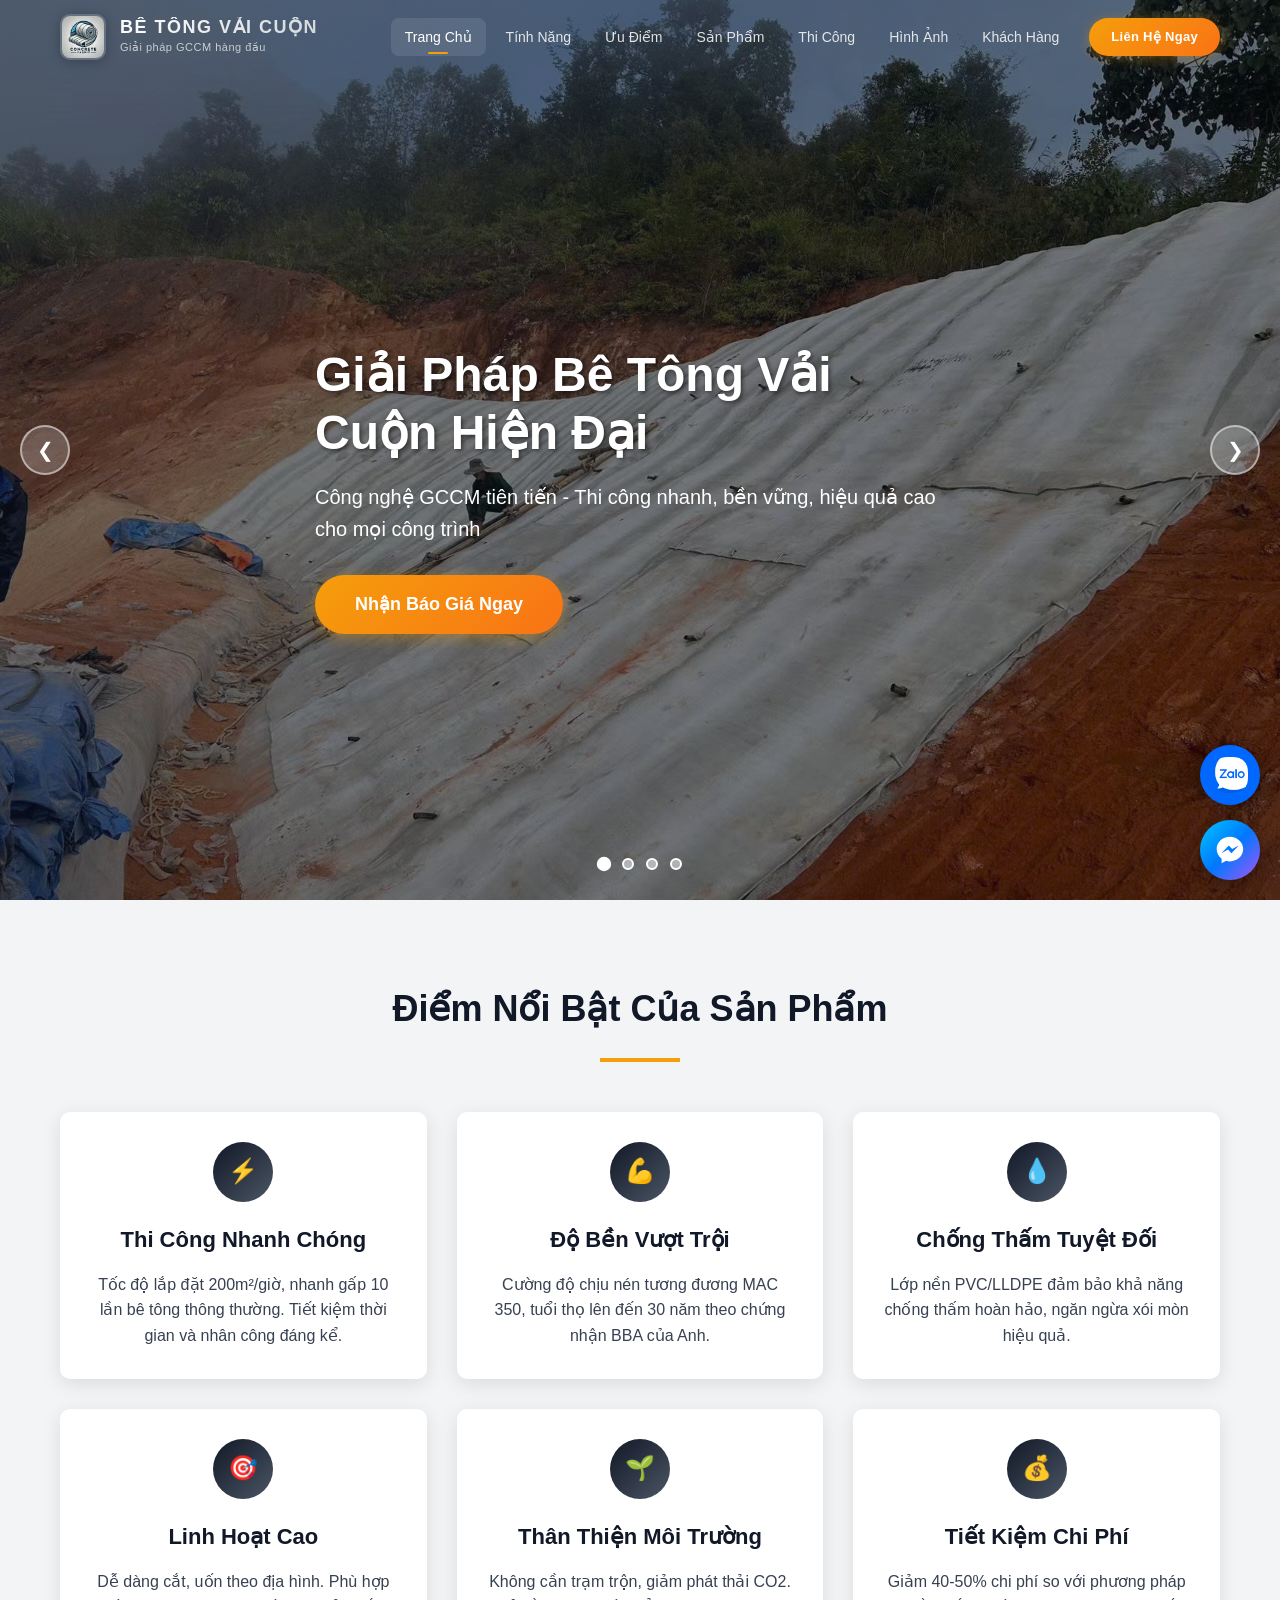
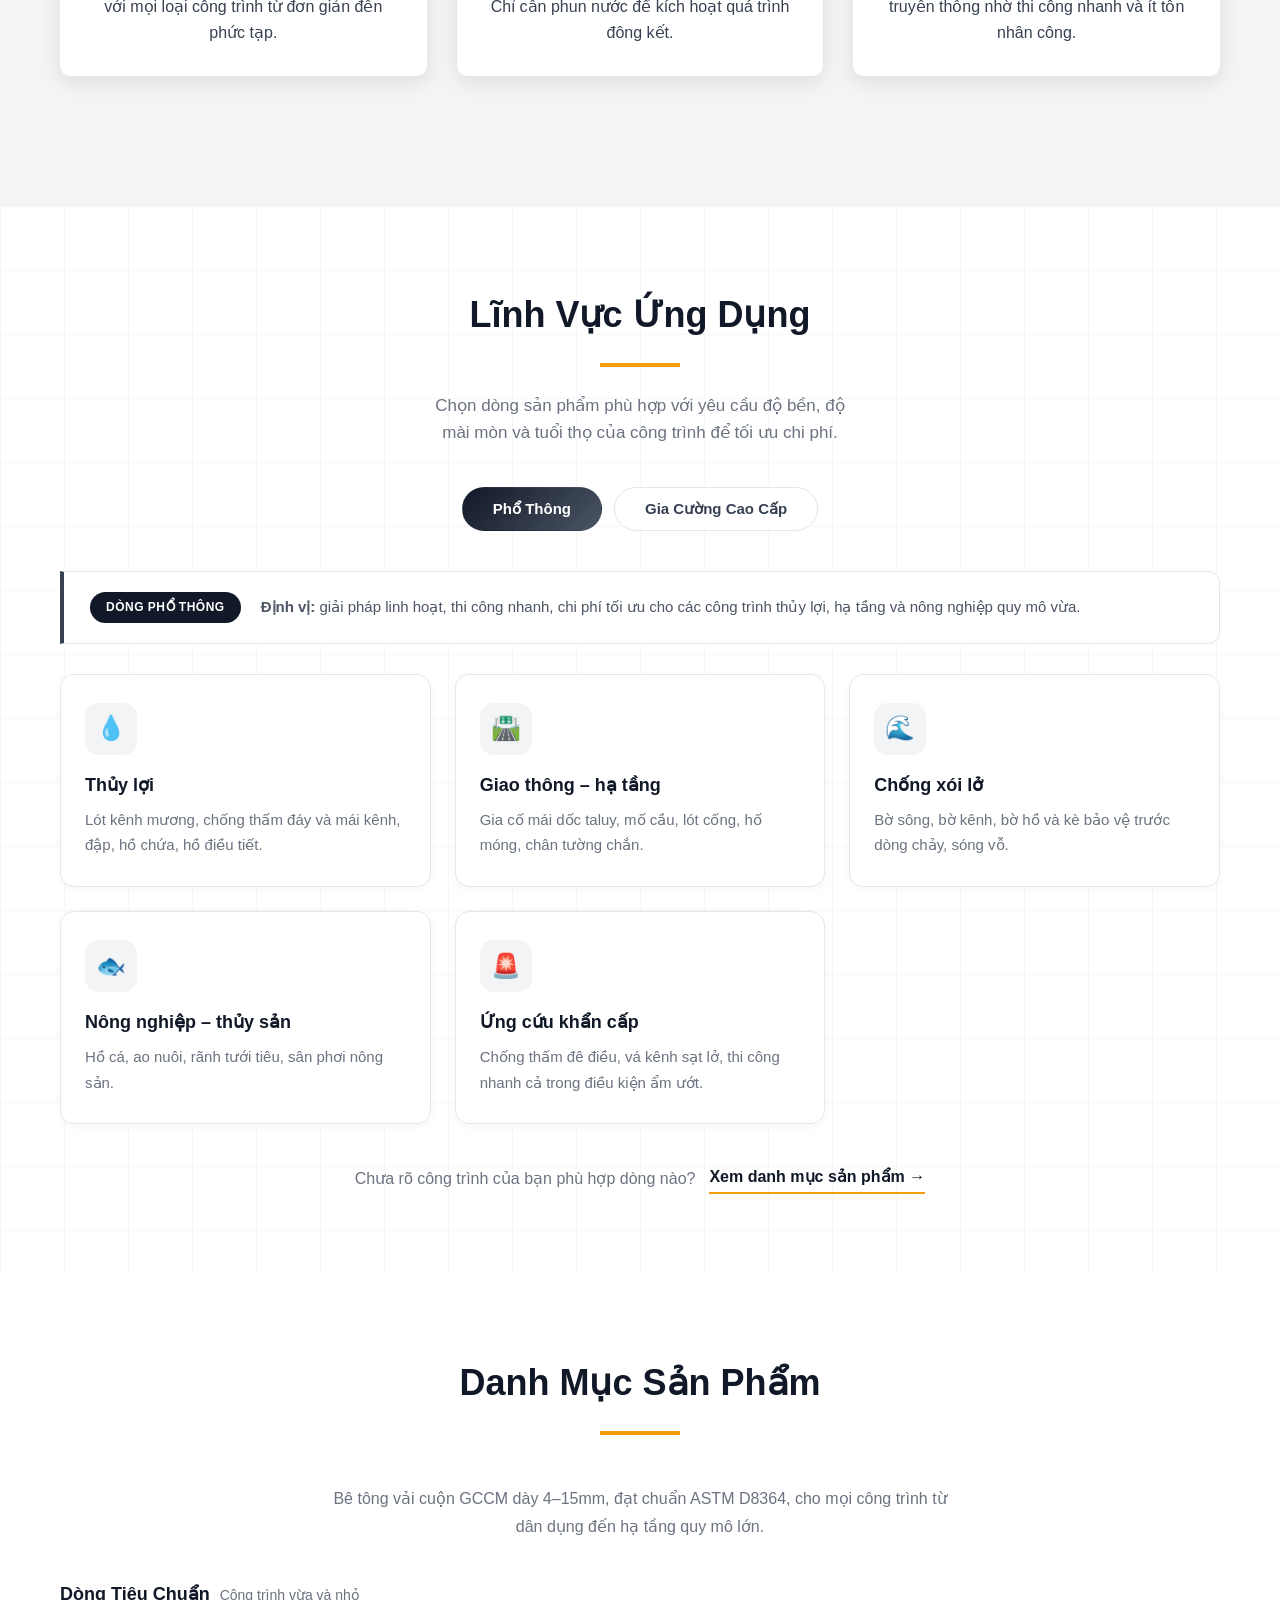
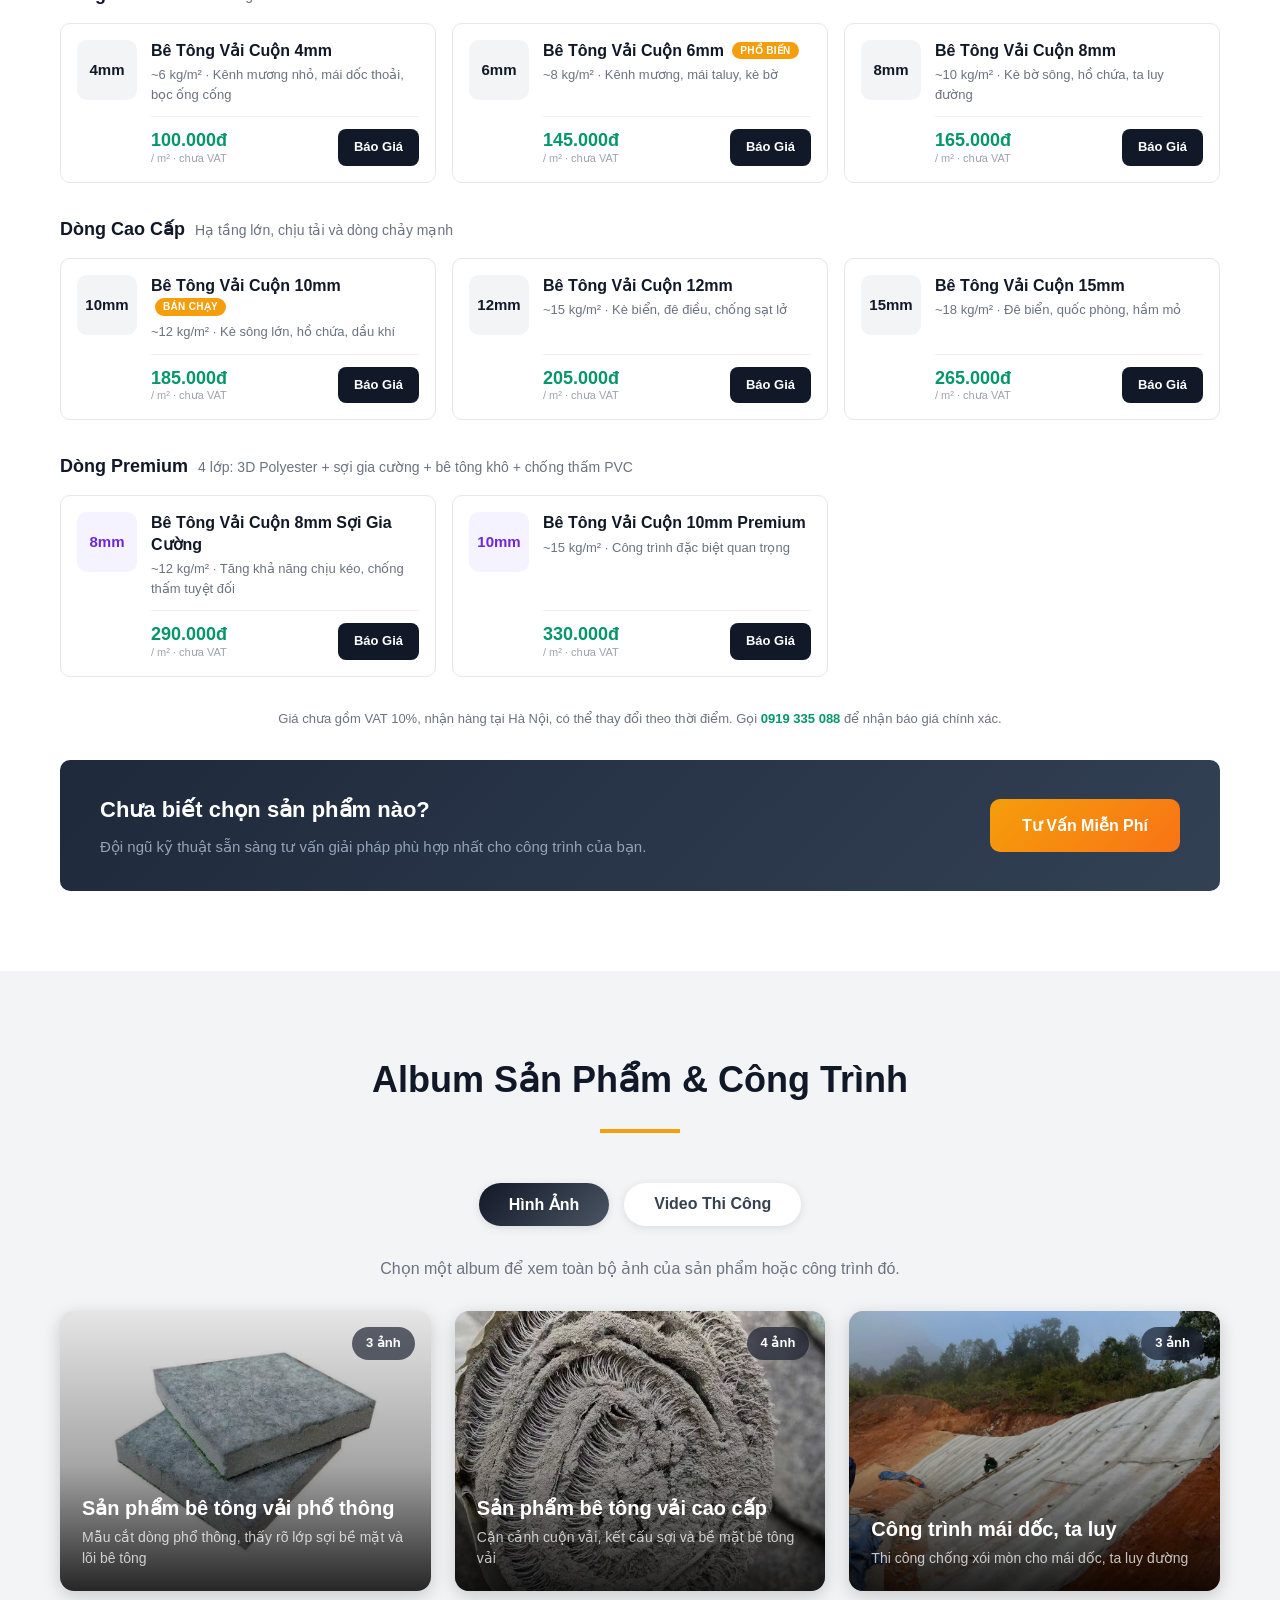
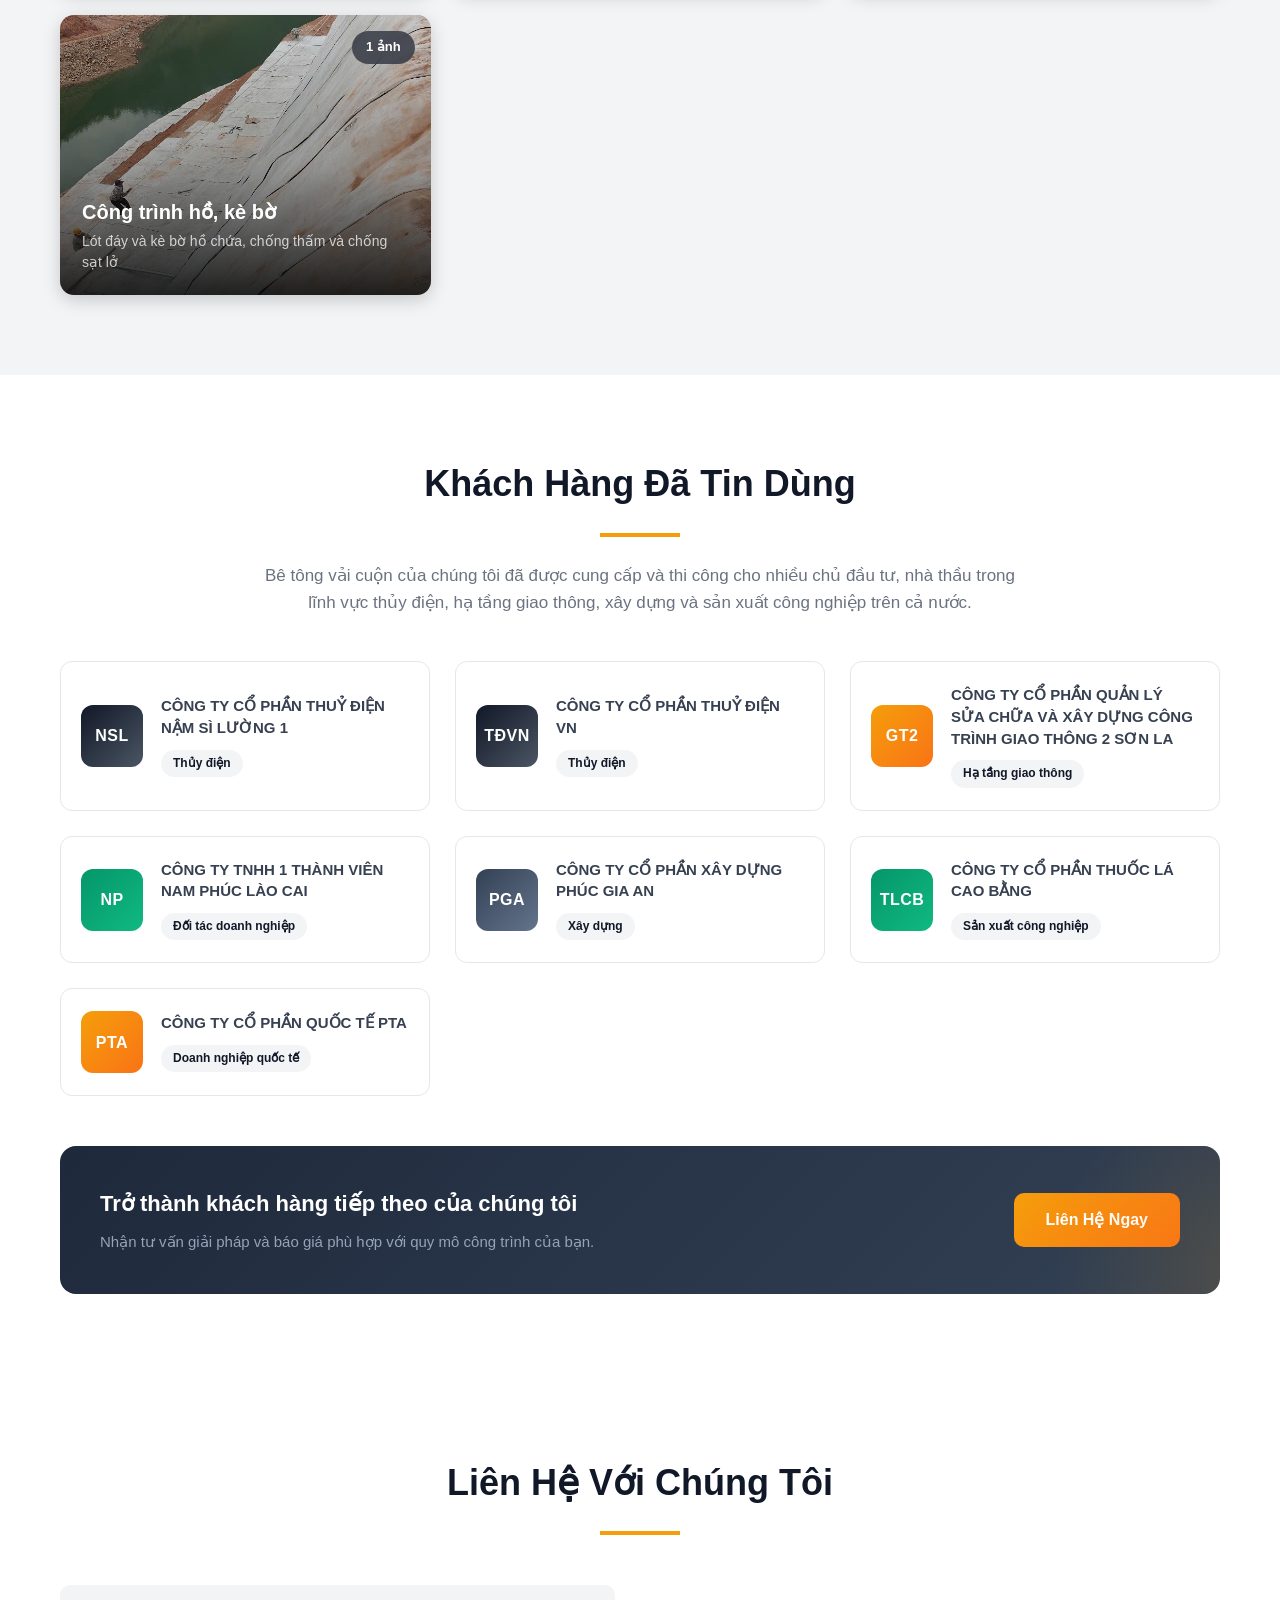
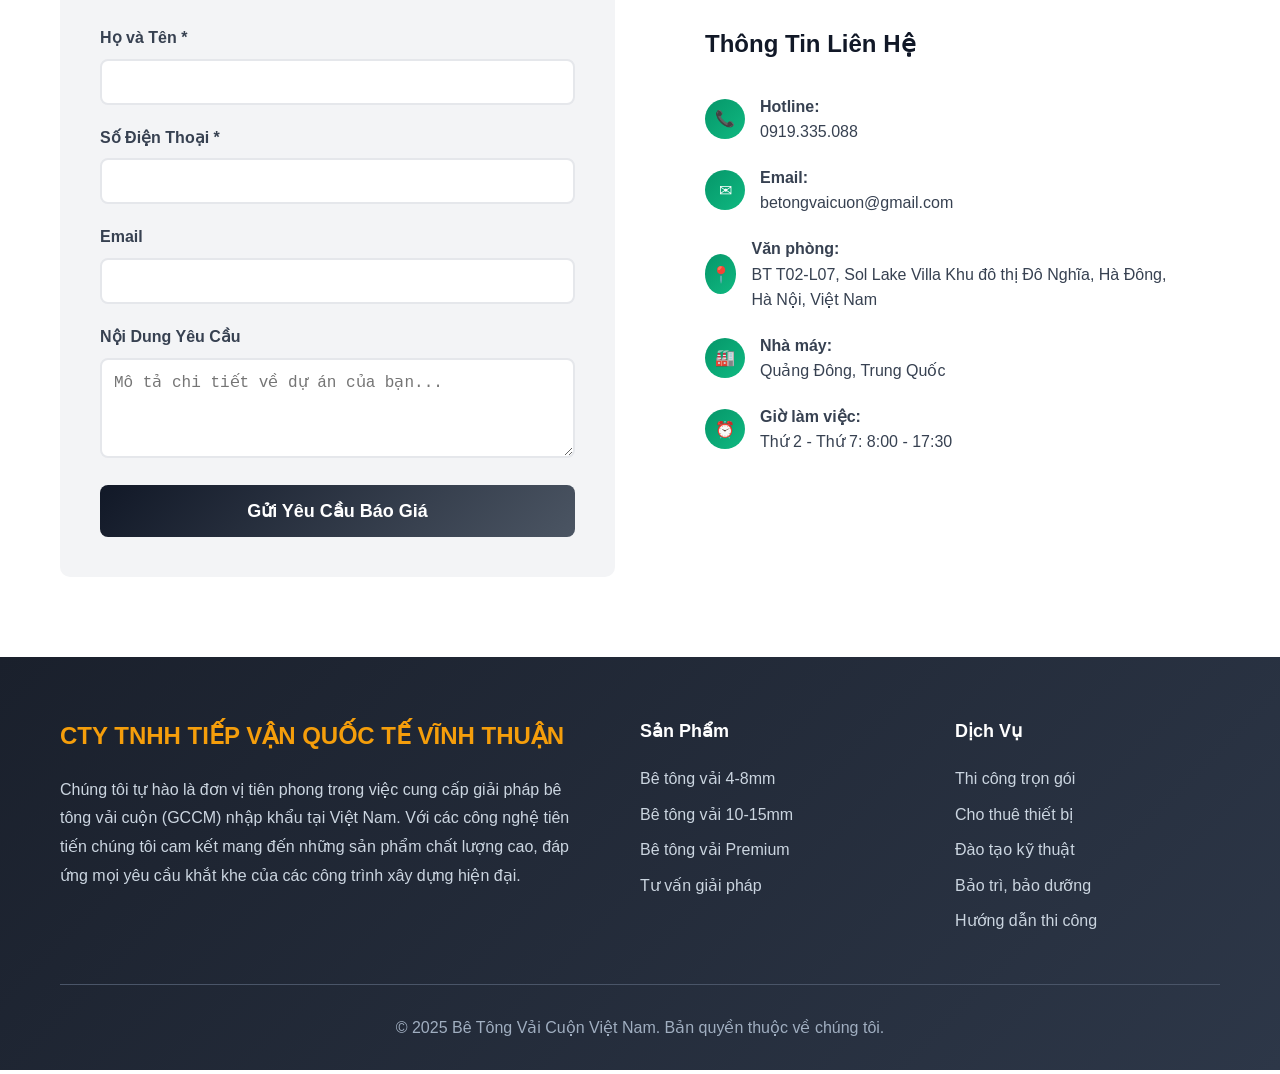
==== commit 737b8f59: "update web" ====
--- a/index.html
+++ b/index.html
@@ -90,7 +90,6 @@
     <link rel="stylesheet" href="css/gallery.css">
     <link rel="stylesheet" href="css/lightbox.css">
     <link rel="stylesheet" href="css/clients.css">
-    <link rel="stylesheet" href="css/pricing.css">
     <link rel="stylesheet" href="css/contact-footer.css">
     <link rel="stylesheet" href="css/responsive.css">
     <link rel="stylesheet" href="css/floating-buttons.css">
@@ -116,7 +115,6 @@
                     <li><a href="thi-cong-be-tong-vai-cuon.html">Thi Công</a></li>
                     <li><a href="#gallery">Hình Ảnh</a></li>
                     <li><a href="#clients">Khách Hàng</a></li>
-                    <li><a href="#pricing">Báo Giá</a></li>
                     <li class="nav-cta"><a href="#contact">Liên Hệ Ngay</a></li>
                 </ul>
                 <button class="hamburger" id="hamburger" aria-label="Menu">
@@ -211,13 +209,12 @@
         <div class="container">
             <h2 class="section-title">Lĩnh Vực Ứng Dụng</h2>
             <p class="app-intro">
-                Mỗi công trình có yêu cầu khác nhau về độ bền, độ mài mòn và tuổi thọ thiết kế. Chọn dòng sản phẩm phù
-                hợp để tối ưu chi phí đầu tư.
+                Chọn dòng sản phẩm phù hợp với yêu cầu độ bền, độ mài mòn và tuổi thọ của công trình để tối ưu chi phí.
             </p>
 
             <div class="app-tabs">
-                <button class="app-tab active" data-app="app-standard">Loại Phổ Thông</button>
-                <button class="app-tab" data-app="app-premium">Loại Gia Cường Cao Cấp</button>
+                <button class="app-tab active" data-app="app-standard">Phổ Thông</button>
+                <button class="app-tab" data-app="app-premium">Gia Cường Cao Cấp</button>
             </div>
 
             <!-- Loại phổ thông -->
@@ -327,693 +324,120 @@
         <div class="container">
             <h2 class="section-title">Danh Mục Sản Phẩm</h2>
             <p class="catalogue-intro">
-                Dòng sản phẩm bê tông vải cuộn GCCM đa dạng về độ dày và tính năng, đáp ứng mọi nhu cầu từ
-                công trình dân dụng đến dự án hạ tầng quy mô lớn.
+                Bê tông vải cuộn GCCM dày 4–15mm, đạt chuẩn ASTM D8364, cho mọi công trình từ dân dụng đến hạ
+                tầng quy mô lớn.
             </p>
 
-            <!-- Filter tabs -->
-            <div class="catalogue-filters">
-                <button class="catalogue-filter active" data-filter="all">Tất Cả</button>
-                <button class="catalogue-filter" data-filter="standard">Tiêu Chuẩn</button>
-                <button class="catalogue-filter" data-filter="heavy">Cao Cấp</button>
-                <button class="catalogue-filter" data-filter="premium">Premium</button>
-            </div>
-
-            <div class="catalogue-grid">
-
-                <!-- Product 1: 4mm -->
-                <div class="product-card" data-category="standard">
-                    <div class="product-visual">
-                        <svg viewBox="0 0 400 200" xmlns="http://www.w3.org/2000/svg">
-                            <defs>
-                                <linearGradient id="bg1" x1="0%" y1="0%" x2="100%" y2="100%">
-                                    <stop offset="0%" style="stop-color:#f3f4f6" />
-                                    <stop offset="100%" style="stop-color:#f9fafb" />
-                                </linearGradient>
-                                <linearGradient id="roll1" x1="0%" y1="0%" x2="100%" y2="100%">
-                                    <stop offset="0%" style="stop-color:#d1d5db" />
-                                    <stop offset="100%" style="stop-color:#9ca3af" />
-                                </linearGradient>
-                            </defs>
-                            <rect width="400" height="200" fill="url(#bg1)" />
-                            <g opacity="0.1">
-                                <line x1="0" y1="40" x2="400" y2="40" stroke="#6b7280" stroke-width="0.5" />
-                                <line x1="0" y1="80" x2="400" y2="80" stroke="#6b7280" stroke-width="0.5" />
-                                <line x1="0" y1="120" x2="400" y2="120" stroke="#6b7280" stroke-width="0.5" />
-                                <line x1="0" y1="160" x2="400" y2="160" stroke="#6b7280" stroke-width="0.5" />
-                            </g>
-                            <!-- Roll illustration -->
-                            <ellipse cx="200" cy="110" rx="55" ry="55" fill="url(#roll1)" opacity="0.3" />
-                            <ellipse cx="200" cy="110" rx="45" ry="45" fill="url(#roll1)" opacity="0.5" />
-                            <ellipse cx="200" cy="110" rx="35" ry="35" fill="#9ca3af" />
-                            <ellipse cx="200" cy="110" rx="15" ry="15" fill="#f3f4f6" />
-                            <!-- Unrolled sheet -->
-                            <rect x="245" y="95" width="120" height="8" rx="2" fill="#9ca3af" opacity="0.7" />
-                            <rect x="245" y="95" width="120" height="8" rx="2" fill="url(#roll1)" opacity="0.5" />
-                            <!-- Grid pattern on sheet -->
-                            <line x1="265" y1="95" x2="265" y2="103" stroke="#d1d5db" stroke-width="0.5" />
-                            <line x1="285" y1="95" x2="285" y2="103" stroke="#d1d5db" stroke-width="0.5" />
-                            <line x1="305" y1="95" x2="305" y2="103" stroke="#d1d5db" stroke-width="0.5" />
-                            <line x1="325" y1="95" x2="325" y2="103" stroke="#d1d5db" stroke-width="0.5" />
-                            <line x1="345" y1="95" x2="345" y2="103" stroke="#d1d5db" stroke-width="0.5" />
-                            <!-- Label -->
-                            <text x="200" y="30" text-anchor="middle" font-family="Segoe UI, sans-serif" font-size="14"
-                                font-weight="600" fill="#6b7280" opacity="0.6">CC-4</text>
-                        </svg>
-                        <span class="thickness-indicator">4mm</span>
-                    </div>
-                    <div class="product-info">
-                        <h3>Bê Tông Vải Cuộn 4mm</h3>
-                        <p class="product-subtitle">Dòng tiêu chuẩn - Công trình nhẹ</p>
-                        <div class="product-specs">
-                            <div class="spec-item">
-                                <span class="spec-value">~6</span>
-                                <span class="spec-label">kg/m²</span>
+            <div class="product-group">
+                <h3 class="product-group-title">Dòng Tiêu Chuẩn <span>Công trình vừa và nhỏ</span></h3>
+                <div class="product-list">
+                    <article class="product-card">
+                        <span class="product-size">4mm</span>
+                        <div class="product-info">
+                            <h4>Bê Tông Vải Cuộn 4mm</h4>
+                            <p class="product-meta">~6 kg/m² · Kênh mương nhỏ, mái dốc thoải, bọc ống cống</p>
+                            <div class="product-footer">
+                                <p class="product-price">100.000đ <span>/ m² · chưa VAT</span></p>
+                                <a href="#contact" class="product-cta">Báo Giá</a>
                             </div>
-                            <div class="spec-item">
-                                <span class="spec-value">4</span>
-                                <span class="spec-label">mm dày</span>
+                        </div>
+                    </article>
+                    <article class="product-card">
+                        <span class="product-size">6mm</span>
+                        <div class="product-info">
+                            <h4>Bê Tông Vải Cuộn 6mm <span class="product-badge">Phổ biến</span></h4>
+                            <p class="product-meta">~8 kg/m² · Kênh mương, mái taluy, kè bờ</p>
+                            <div class="product-footer">
+                                <p class="product-price">145.000đ <span>/ m² · chưa VAT</span></p>
+                                <a href="#contact" class="product-cta">Báo Giá</a>
                             </div>
-                            <div class="spec-item">
-                                <span class="spec-value">30</span>
-                                <span class="spec-label">năm</span>
+                        </div>
+                    </article>
+                    <article class="product-card">
+                        <span class="product-size">8mm</span>
+                        <div class="product-info">
+                            <h4>Bê Tông Vải Cuộn 8mm</h4>
+                            <p class="product-meta">~10 kg/m² · Kè bờ sông, hồ chứa, ta luy đường</p>
+                            <div class="product-footer">
+                                <p class="product-price">165.000đ <span>/ m² · chưa VAT</span></p>
+                                <a href="#contact" class="product-cta">Báo Giá</a>
                             </div>
                         </div>
-                        <div class="product-tags">
-                            <span class="product-tag">Lót kênh mương</span>
-                            <span class="product-tag green">Chống thấm</span>
-                            <span class="product-tag">Mái dốc nhẹ</span>
-                        </div>
-                        <div class="product-footer">
-                            <div class="product-price">
-                                <span class="price-amount">100.000đ</span>
-                                <span class="price-label">VNĐ / m² (chưa VAT)</span>
+                    </article>
+                </div>
+            </div>
+
+            <div class="product-group">
+                <h3 class="product-group-title">Dòng Cao Cấp <span>Hạ tầng lớn, chịu tải và dòng chảy mạnh</span></h3>
+                <div class="product-list">
+                    <article class="product-card">
+                        <span class="product-size">10mm</span>
+                        <div class="product-info">
+                            <h4>Bê Tông Vải Cuộn 10mm <span class="product-badge">Bán chạy</span></h4>
+                            <p class="product-meta">~12 kg/m² · Kè sông lớn, hồ chứa, dầu khí</p>
+                            <div class="product-footer">
+                                <p class="product-price">185.000đ <span>/ m² · chưa VAT</span></p>
+                                <a href="#contact" class="product-cta">Báo Giá</a>
                             </div>
-                            <a href="#contact" class="product-cta">Báo Giá</a>
-                        </div>
-                    </div>
-                    <button class="product-details-toggle" onclick="toggleDetails(this)">Xem chi tiết ▼</button>
-                    <div class="product-details">
-                        <div class="product-details-inner">
-                            <ul>
-                                <li>Cấu tạo: Lớp vải 3D Polyester + bê tông khô trộn sẵn + lớp chống thấm</li>
-                                <li>Phù hợp cho kênh mương nhỏ, mái dốc thoải, bọc ống cống</li>
-                                <li>Tốc độ thi công: 200m²/giờ</li>
-                                <li>Chỉ cần phun nước để kích hoạt đông kết xi măng</li>
-                                <li>Đạt chuẩn ASTM D8364</li>
-                            </ul>
-                        </div>
-                    </div>
-                </div>
-
-                <!-- Product 2: 6mm -->
-                <div class="product-card" data-category="standard">
-                    <span class="product-card-badge badge-popular">Phổ biến</span>
-                    <div class="product-visual">
-                        <svg viewBox="0 0 400 200" xmlns="http://www.w3.org/2000/svg">
-                            <defs>
-                                <linearGradient id="bg2" x1="0%" y1="0%" x2="100%" y2="100%">
-                                    <stop offset="0%" style="stop-color:#d1fae5" />
-                                    <stop offset="100%" style="stop-color:#ecfdf5" />
-                                </linearGradient>
-                                <linearGradient id="roll2" x1="0%" y1="0%" x2="100%" y2="100%">
-                                    <stop offset="0%" style="stop-color:#6ee7b7" />
-                                    <stop offset="100%" style="stop-color:#34d399" />
-                                </linearGradient>
-                            </defs>
-                            <rect width="400" height="200" fill="url(#bg2)" />
-                            <g opacity="0.08">
-                                <circle cx="50" cy="50" r="80" fill="#059669" />
-                                <circle cx="350" cy="150" r="60" fill="#059669" />
-                            </g>
-                            <!-- Roll -->
-                            <ellipse cx="180" cy="110" rx="58" ry="58" fill="url(#roll2)" opacity="0.3" />
-                            <ellipse cx="180" cy="110" rx="48" ry="48" fill="url(#roll2)" opacity="0.5" />
-                            <ellipse cx="180" cy="110" rx="38" ry="38" fill="#34d399" />
-                            <ellipse cx="180" cy="110" rx="16" ry="16" fill="#d1fae5" />
-                            <!-- Unrolled sheet -->
-                            <rect x="228" y="92" width="135" height="12" rx="3" fill="#34d399" opacity="0.7" />
-                            <rect x="228" y="95" width="135" height="6" rx="1" fill="#6ee7b7" opacity="0.4" />
-                            <!-- Texture lines -->
-                            <line x1="248" y1="92" x2="248" y2="104" stroke="#6ee7b7" stroke-width="0.5" />
-                            <line x1="268" y1="92" x2="268" y2="104" stroke="#6ee7b7" stroke-width="0.5" />
-                            <line x1="288" y1="92" x2="288" y2="104" stroke="#6ee7b7" stroke-width="0.5" />
-                            <line x1="308" y1="92" x2="308" y2="104" stroke="#6ee7b7" stroke-width="0.5" />
-                            <line x1="328" y1="92" x2="328" y2="104" stroke="#6ee7b7" stroke-width="0.5" />
-                            <line x1="348" y1="92" x2="348" y2="104" stroke="#6ee7b7" stroke-width="0.5" />
-                            <text x="180" y="30" text-anchor="middle" font-family="Segoe UI, sans-serif" font-size="14"
-                                font-weight="600" fill="#059669" opacity="0.6">CC-6</text>
-                        </svg>
-                        <span class="thickness-indicator">6mm</span>
-                    </div>
-                    <div class="product-info">
-                        <h3>Bê Tông Vải Cuộn 6mm</h3>
-                        <p class="product-subtitle">Dòng tiêu chuẩn - Đa năng</p>
-                        <div class="product-specs">
-                            <div class="spec-item">
-                                <span class="spec-value">~8</span>
-                                <span class="spec-label">kg/m²</span>
+                        </div>
+                    </article>
+                    <article class="product-card">
+                        <span class="product-size">12mm</span>
+                        <div class="product-info">
+                            <h4>Bê Tông Vải Cuộn 12mm</h4>
+                            <p class="product-meta">~15 kg/m² · Kè biển, đê điều, chống sạt lở</p>
+                            <div class="product-footer">
+                                <p class="product-price">205.000đ <span>/ m² · chưa VAT</span></p>
+                                <a href="#contact" class="product-cta">Báo Giá</a>
                             </div>
-                            <div class="spec-item">
-                                <span class="spec-value">6</span>
-                                <span class="spec-label">mm dày</span>
+                        </div>
+                    </article>
+                    <article class="product-card">
+                        <span class="product-size">15mm</span>
+                        <div class="product-info">
+                            <h4>Bê Tông Vải Cuộn 15mm</h4>
+                            <p class="product-meta">~18 kg/m² · Đê biển, quốc phòng, hầm mỏ</p>
+                            <div class="product-footer">
+                                <p class="product-price">265.000đ <span>/ m² · chưa VAT</span></p>
+                                <a href="#contact" class="product-cta">Báo Giá</a>
                             </div>
-                            <div class="spec-item">
-                                <span class="spec-value">30</span>
-                                <span class="spec-label">năm</span>
+                        </div>
+                    </article>
+                </div>
+            </div>
+
+            <div class="product-group premium">
+                <h3 class="product-group-title">Dòng Premium <span>4 lớp: 3D Polyester + sợi gia cường + bê tông khô + chống thấm PVC</span></h3>
+                <div class="product-list">
+                    <article class="product-card">
+                        <span class="product-size">8mm</span>
+                        <div class="product-info">
+                            <h4>Bê Tông Vải Cuộn 8mm Sợi Gia Cường</h4>
+                            <p class="product-meta">~12 kg/m² · Tăng khả năng chịu kéo, chống thấm tuyệt đối</p>
+                            <div class="product-footer">
+                                <p class="product-price">290.000đ <span>/ m² · chưa VAT</span></p>
+                                <a href="#contact" class="product-cta">Báo Giá</a>
                             </div>
                         </div>
-                        <div class="product-tags">
-                            <span class="product-tag">Kênh mương</span>
-                            <span class="product-tag green">Bảo vệ mái dốc</span>
-                            <span class="product-tag">Kè bờ</span>
-                        </div>
-                        <div class="product-footer">
-                            <div class="product-price">
-                                <span class="price-amount">145.000đ</span>
-                                <span class="price-label">VNĐ / m² (chưa VAT)</span>
+                    </article>
+                    <article class="product-card">
+                        <span class="product-size">10mm</span>
+                        <div class="product-info">
+                            <h4>Bê Tông Vải Cuộn 10mm Premium</h4>
+                            <p class="product-meta">~15 kg/m² · Công trình đặc biệt quan trọng</p>
+                            <div class="product-footer">
+                                <p class="product-price">330.000đ <span>/ m² · chưa VAT</span></p>
+                                <a href="#contact" class="product-cta">Báo Giá</a>
                             </div>
-                            <a href="#contact" class="product-cta">Báo Giá</a>
-                        </div>
-                    </div>
-                    <button class="product-details-toggle" onclick="toggleDetails(this)">Xem chi tiết ▼</button>
-                    <div class="product-details">
-                        <div class="product-details-inner">
-                            <ul>
-                                <li>Lựa chọn phổ biến nhất cho các công trình vừa và nhỏ</li>
-                                <li>Phù hợp: lót kênh, mương tưới tiêu, bảo vệ mái taluy</li>
-                                <li>Cường độ chịu nén tương đương MAC 350</li>
-                                <li>Khả năng chống thấm hoàn hảo với lớp nền PVC/LLDPE</li>
-                                <li>Dễ cắt, uốn theo mọi địa hình</li>
-                            </ul>
-                        </div>
-                    </div>
-                </div>
-
-                <!-- Product 3: 8mm -->
-                <div class="product-card" data-category="standard">
-                    <div class="product-visual">
-                        <svg viewBox="0 0 400 200" xmlns="http://www.w3.org/2000/svg">
-                            <defs>
-                                <linearGradient id="bg3" x1="0%" y1="0%" x2="100%" y2="100%">
-                                    <stop offset="0%" style="stop-color:#fef3c7" />
-                                    <stop offset="100%" style="stop-color:#fffbeb" />
-                                </linearGradient>
-                                <linearGradient id="roll3" x1="0%" y1="0%" x2="100%" y2="100%">
-                                    <stop offset="0%" style="stop-color:#fbbf24" />
-                                    <stop offset="100%" style="stop-color:#f59e0b" />
-                                </linearGradient>
-                            </defs>
-                            <rect width="400" height="200" fill="url(#bg3)" />
-                            <g opacity="0.06">
-                                <rect x="20" y="20" width="60" height="160" rx="4" fill="#f59e0b" />
-                                <rect x="320" y="20" width="60" height="160" rx="4" fill="#f59e0b" />
-                            </g>
-                            <!-- Roll -->
-                            <ellipse cx="200" cy="108" rx="60" ry="60" fill="url(#roll3)" opacity="0.3" />
-                            <ellipse cx="200" cy="108" rx="50" ry="50" fill="url(#roll3)" opacity="0.5" />
-                            <ellipse cx="200" cy="108" rx="40" ry="40" fill="#f59e0b" />
-                            <ellipse cx="200" cy="108" rx="17" ry="17" fill="#fef3c7" />
-                            <!-- Unrolled -->
-                            <rect x="250" y="90" width="110" height="16" rx="3" fill="#f59e0b" opacity="0.7" />
-                            <rect x="250" y="93" width="110" height="10" rx="2" fill="#fbbf24" opacity="0.4" />
-                            <text x="200" y="28" text-anchor="middle" font-family="Segoe UI, sans-serif" font-size="14"
-                                font-weight="600" fill="#b45309" opacity="0.6">CC-8</text>
-                        </svg>
-                        <span class="thickness-indicator">8mm</span>
-                    </div>
-                    <div class="product-info">
-                        <h3>Bê Tông Vải Cuộn 8mm</h3>
-                        <p class="product-subtitle">Dòng tiêu chuẩn - Trung bình</p>
-                        <div class="product-specs">
-                            <div class="spec-item">
-                                <span class="spec-value">~10</span>
-                                <span class="spec-label">kg/m²</span>
-                            </div>
-                            <div class="spec-item">
-                                <span class="spec-value">8</span>
-                                <span class="spec-label">mm dày</span>
-                            </div>
-                            <div class="spec-item">
-                                <span class="spec-value">30</span>
-                                <span class="spec-label">năm</span>
-                            </div>
-                        </div>
-                        <div class="product-tags">
-                            <span class="product-tag">Ta luy đường</span>
-                            <span class="product-tag green">Kè bờ sông</span>
-                            <span class="product-tag">Hồ chứa</span>
-                        </div>
-                        <div class="product-footer">
-                            <div class="product-price">
-                                <span class="price-amount">165.000đ</span>
-                                <span class="price-label">VNĐ / m² (chưa VAT)</span>
-                            </div>
-                            <a href="#contact" class="product-cta">Báo Giá</a>
-                        </div>
-                    </div>
-                    <button class="product-details-toggle" onclick="toggleDetails(this)">Xem chi tiết ▼</button>
-                    <div class="product-details">
-                        <div class="product-details-inner">
-                            <ul>
-                                <li>Độ dày trung bình, cân bằng giữa hiệu quả và chi phí</li>
-                                <li>Lý tưởng cho kè bờ sông, hồ chứa nước, ta luy đường bộ</li>
-                                <li>Chịu được sóng và dòng chảy trung bình</li>
-                                <li>Giảm 40-50% chi phí so với bê tông truyền thống</li>
-                                <li>Không cần trạm trộn bê tông, thân thiện môi trường</li>
-                            </ul>
-                        </div>
-                    </div>
-                </div>
-
-                <!-- Product 4: 10mm -->
-                <div class="product-card" data-category="heavy">
-                    <span class="product-card-badge badge-new">Bán chạy</span>
-                    <div class="product-visual">
-                        <svg viewBox="0 0 400 200" xmlns="http://www.w3.org/2000/svg">
-                            <defs>
-                                <linearGradient id="bg4" x1="0%" y1="0%" x2="100%" y2="100%">
-                                    <stop offset="0%" style="stop-color:#e2e8f0" />
-                                    <stop offset="100%" style="stop-color:#f8fafc" />
-                                </linearGradient>
-                                <linearGradient id="roll4" x1="0%" y1="0%" x2="100%" y2="100%">
-                                    <stop offset="0%" style="stop-color:#94a3b8" />
-                                    <stop offset="100%" style="stop-color:#64748b" />
-                                </linearGradient>
-                            </defs>
-                            <rect width="400" height="200" fill="url(#bg4)" />
-                            <g opacity="0.05">
-                                <polygon points="200,10 380,180 20,180" fill="#64748b" />
-                            </g>
-                            <!-- Roll -->
-                            <ellipse cx="185" cy="108" rx="62" ry="62" fill="url(#roll4)" opacity="0.3" />
-                            <ellipse cx="185" cy="108" rx="52" ry="52" fill="url(#roll4)" opacity="0.5" />
-                            <ellipse cx="185" cy="108" rx="42" ry="42" fill="#64748b" />
-                            <ellipse cx="185" cy="108" rx="18" ry="18" fill="#e5e7eb" />
-                            <!-- Unrolled -->
-                            <rect x="237" y="87" width="125" height="20" rx="4" fill="#64748b" opacity="0.7" />
-                            <rect x="237" y="91" width="125" height="12" rx="2" fill="#94a3b8" opacity="0.4" />
-                            <!-- Cross-hatch texture -->
-                            <line x1="257" y1="87" x2="257" y2="107" stroke="#a5b4fc" stroke-width="0.5" />
-                            <line x1="277" y1="87" x2="277" y2="107" stroke="#a5b4fc" stroke-width="0.5" />
-                            <line x1="297" y1="87" x2="297" y2="107" stroke="#a5b4fc" stroke-width="0.5" />
-                            <line x1="317" y1="87" x2="317" y2="107" stroke="#a5b4fc" stroke-width="0.5" />
-                            <line x1="337" y1="87" x2="337" y2="107" stroke="#a5b4fc" stroke-width="0.5" />
-                            <text x="185" y="28" text-anchor="middle" font-family="Segoe UI, sans-serif" font-size="14"
-                                font-weight="600" fill="#4338ca" opacity="0.6">CC-10</text>
-                        </svg>
-                        <span class="thickness-indicator">10mm</span>
-                    </div>
-                    <div class="product-info">
-                        <h3>Bê Tông Vải Cuộn 10mm</h3>
-                        <p class="product-subtitle">Dòng cao cấp - Chịu lực tốt</p>
-                        <div class="product-specs">
-                            <div class="spec-item">
-                                <span class="spec-value">~12</span>
-                                <span class="spec-label">kg/m²</span>
-                            </div>
-                            <div class="spec-item">
-                                <span class="spec-value">10</span>
-                                <span class="spec-label">mm dày</span>
-                            </div>
-                            <div class="spec-item">
-                                <span class="spec-value">30</span>
-                                <span class="spec-label">năm</span>
-                            </div>
-                        </div>
-                        <div class="product-tags">
-                            <span class="product-tag">Công trình lớn</span>
-                            <span class="product-tag green">Dầu khí</span>
-                            <span class="product-tag">Hóa chất</span>
-                        </div>
-                        <div class="product-footer">
-                            <div class="product-price">
-                                <span class="price-amount">185.000đ</span>
-                                <span class="price-label">VNĐ / m² (chưa VAT)</span>
-                            </div>
-                            <a href="#contact" class="product-cta">Báo Giá</a>
-                        </div>
-                    </div>
-                    <button class="product-details-toggle" onclick="toggleDetails(this)">Xem chi tiết ▼</button>
-                    <div class="product-details">
-                        <div class="product-details-inner">
-                            <ul>
-                                <li>Độ bền cao, phù hợp công trình hạ tầng quan trọng</li>
-                                <li>Ứng dụng: kè bờ sông lớn, hồ chứa, công trình dầu khí</li>
-                                <li>Chịu được tải trọng lớn và điều kiện khắc nghiệt</li>
-                                <li>Đáp ứng tiêu chuẩn an toàn công nghiệp</li>
-                                <li>Tuổi thọ lên đến 30 năm (chứng nhận BBA)</li>
-                            </ul>
-                        </div>
-                    </div>
-                </div>
-
-                <!-- Product 5: 12mm -->
-                <div class="product-card" data-category="heavy">
-                    <div class="product-visual">
-                        <svg viewBox="0 0 400 200" xmlns="http://www.w3.org/2000/svg">
-                            <defs>
-                                <linearGradient id="bg5" x1="0%" y1="0%" x2="100%" y2="100%">
-                                    <stop offset="0%" style="stop-color:#fce7f3" />
-                                    <stop offset="100%" style="stop-color:#fdf2f8" />
-                                </linearGradient>
-                                <linearGradient id="roll5" x1="0%" y1="0%" x2="100%" y2="100%">
-                                    <stop offset="0%" style="stop-color:#f472b6" />
-                                    <stop offset="100%" style="stop-color:#ec4899" />
-                                </linearGradient>
-                            </defs>
-                            <rect width="400" height="200" fill="url(#bg5)" />
-                            <g opacity="0.05">
-                                <rect x="30" y="30" width="340" height="140" rx="20" fill="#ec4899" />
-                            </g>
-                            <!-- Roll -->
-                            <ellipse cx="190" cy="108" rx="64" ry="64" fill="url(#roll5)" opacity="0.3" />
-                            <ellipse cx="190" cy="108" rx="54" ry="54" fill="url(#roll5)" opacity="0.5" />
-                            <ellipse cx="190" cy="108" rx="44" ry="44" fill="#ec4899" />
-                            <ellipse cx="190" cy="108" rx="19" ry="19" fill="#fce7f3" />
-                            <!-- Unrolled -->
-                            <rect x="244" y="84" width="118" height="24" rx="4" fill="#ec4899" opacity="0.7" />
-                            <rect x="244" y="88" width="118" height="16" rx="3" fill="#f472b6" opacity="0.4" />
-                            <text x="190" y="28" text-anchor="middle" font-family="Segoe UI, sans-serif" font-size="14"
-                                font-weight="600" fill="#be185d" opacity="0.6">CC-12</text>
-                        </svg>
-                        <span class="thickness-indicator">12mm</span>
-                    </div>
-                    <div class="product-info">
-                        <h3>Bê Tông Vải Cuộn 12mm</h3>
-                        <p class="product-subtitle">Dòng cao cấp - Siêu bền</p>
-                        <div class="product-specs">
-                            <div class="spec-item">
-                                <span class="spec-value">~15</span>
-                                <span class="spec-label">kg/m²</span>
-                            </div>
-                            <div class="spec-item">
-                                <span class="spec-value">12</span>
-                                <span class="spec-label">mm dày</span>
-                            </div>
-                            <div class="spec-item">
-                                <span class="spec-value">30</span>
-                                <span class="spec-label">năm</span>
-                            </div>
-                        </div>
-                        <div class="product-tags">
-                            <span class="product-tag">Hạ tầng lớn</span>
-                            <span class="product-tag green">Chống sạt lở</span>
-                            <span class="product-tag">Ven biển</span>
-                        </div>
-                        <div class="product-footer">
-                            <div class="product-price">
-                                <span class="price-amount">205.000đ</span>
-                                <span class="price-label">VNĐ / m² (chưa VAT)</span>
-                            </div>
-                            <a href="#contact" class="product-cta">Báo Giá</a>
-                        </div>
-                    </div>
-                    <button class="product-details-toggle" onclick="toggleDetails(this)">Xem chi tiết ▼</button>
-                    <div class="product-details">
-                        <div class="product-details-inner">
-                            <ul>
-                                <li>Dành cho các dự án hạ tầng quy mô lớn, yêu cầu cao</li>
-                                <li>Ứng dụng: kè biển, đê điều, công trình ven sông lớn</li>
-                                <li>Chống sạt lở, chịu sóng biển và dòng chảy mạnh</li>
-                                <li>Khả năng tự phục hồi vi nứt nhờ xi măng đặc biệt</li>
-                                <li>Thi công được cả trong điều kiện thời tiết khắc nghiệt</li>
-                            </ul>
-                        </div>
-                    </div>
-                </div>
-
-                <!-- Product 6: 15mm -->
-                <div class="product-card" data-category="heavy">
-                    <div class="product-visual">
-                        <svg viewBox="0 0 400 200" xmlns="http://www.w3.org/2000/svg">
-                            <defs>
-                                <linearGradient id="bg6" x1="0%" y1="0%" x2="100%" y2="100%">
-                                    <stop offset="0%" style="stop-color:#fee2e2" />
-                                    <stop offset="100%" style="stop-color:#fef2f2" />
-                                </linearGradient>
-                                <linearGradient id="roll6" x1="0%" y1="0%" x2="100%" y2="100%">
-                                    <stop offset="0%" style="stop-color:#f87171" />
-                                    <stop offset="100%" style="stop-color:#ef4444" />
-                                </linearGradient>
-                            </defs>
-                            <rect width="400" height="200" fill="url(#bg6)" />
-                            <g opacity="0.05">
-                                <circle cx="100" cy="100" r="120" fill="#ef4444" />
-                                <circle cx="320" cy="80" r="80" fill="#ef4444" />
-                            </g>
-                            <!-- Roll (largest) -->
-                            <ellipse cx="185" cy="106" rx="68" ry="68" fill="url(#roll6)" opacity="0.3" />
-                            <ellipse cx="185" cy="106" rx="58" ry="58" fill="url(#roll6)" opacity="0.5" />
-                            <ellipse cx="185" cy="106" rx="46" ry="46" fill="#ef4444" />
-                            <ellipse cx="185" cy="106" rx="20" ry="20" fill="#fee2e2" />
-                            <!-- Unrolled -->
-                            <rect x="243" y="78" width="120" height="30" rx="5" fill="#ef4444" opacity="0.7" />
-                            <rect x="243" y="83" width="120" height="20" rx="3" fill="#f87171" opacity="0.4" />
-                            <text x="185" y="22" text-anchor="middle" font-family="Segoe UI, sans-serif" font-size="14"
-                                font-weight="600" fill="#b91c1c" opacity="0.6">CC-15</text>
-                        </svg>
-                        <span class="thickness-indicator">15mm</span>
-                    </div>
-                    <div class="product-info">
-                        <h3>Bê Tông Vải Cuộn 15mm</h3>
-                        <p class="product-subtitle">Dòng cao cấp - Tối đa bảo vệ</p>
-                        <div class="product-specs">
-                            <div class="spec-item">
-                                <span class="spec-value">~18</span>
-                                <span class="spec-label">kg/m²</span>
-                            </div>
-                            <div class="spec-item">
-                                <span class="spec-value">15</span>
-                                <span class="spec-label">mm dày</span>
-                            </div>
-                            <div class="spec-item">
-                                <span class="spec-value">30</span>
-                                <span class="spec-label">năm</span>
-                            </div>
-                        </div>
-                        <div class="product-tags">
-                            <span class="product-tag">Đê biển</span>
-                            <span class="product-tag green">Quốc phòng</span>
-                            <span class="product-tag">Hầm mỏ</span>
-                        </div>
-                        <div class="product-footer">
-                            <div class="product-price">
-                                <span class="price-amount">265.000đ</span>
-                                <span class="price-label">VNĐ / m² (chưa VAT)</span>
-                            </div>
-                            <a href="#contact" class="product-cta">Báo Giá</a>
-                        </div>
-                    </div>
-                    <button class="product-details-toggle" onclick="toggleDetails(this)">Xem chi tiết ▼</button>
-                    <div class="product-details">
-                        <div class="product-details-inner">
-                            <ul>
-                                <li>Độ dày tối đa, bảo vệ công trình ở mức cao nhất</li>
-                                <li>Dành cho: đê biển, công trình quốc phòng, hầm mỏ</li>
-                                <li>Chịu được va đập, tải trọng siêu lớn</li>
-                                <li>Phù hợp cho vùng có điều kiện địa chất phức tạp</li>
-                                <li>Kết hợp sử dụng cho cả công trình trên cạn và dưới nước</li>
-                            </ul>
-                        </div>
-                    </div>
-                </div>
-
-                <!-- Product 7: 8mm Premium (sợi gia cường) -->
-                <div class="product-card" data-category="premium">
-                    <span class="product-card-badge badge-premium">Premium</span>
-                    <div class="product-visual">
-                        <svg viewBox="0 0 400 200" xmlns="http://www.w3.org/2000/svg">
-                            <defs>
-                                <linearGradient id="bg8" x1="0%" y1="0%" x2="100%" y2="100%">
-                                    <stop offset="0%" style="stop-color:#ede9fe" />
-                                    <stop offset="50%" style="stop-color:#f5f3ff" />
-                                    <stop offset="100%" style="stop-color:#faf5ff" />
-                                </linearGradient>
-                                <linearGradient id="gold8" x1="0%" y1="0%" x2="100%" y2="100%">
-                                    <stop offset="0%" style="stop-color:#fbbf24" />
-                                    <stop offset="100%" style="stop-color:#f59e0b" />
-                                </linearGradient>
-                            </defs>
-                            <rect width="400" height="200" fill="url(#bg8)" />
-                            <!-- Premium shine effect -->
-                            <g opacity="0.08">
-                                <polygon points="200,0 250,100 200,200 150,100" fill="#8b5cf6" />
-                                <polygon points="100,50 300,50 300,150 100,150" fill="#8b5cf6" />
-                            </g>
-                            <!-- Crown/premium icon -->
-                            <g transform="translate(170, 12)" opacity="0.5">
-                                <polygon points="30,0 38,15 50,5 42,22 18,22 10,5 22,15" fill="url(#gold8)" />
-                            </g>
-                            <!-- 4-layer visualization -->
-                            <g transform="translate(100, 55)">
-                                <text x="0" y="10" font-family="Segoe UI, sans-serif" font-size="9" fill="#7c3aed"
-                                    opacity="0.7">3D Polyester</text>
-                                <rect x="80" y="0" width="200" height="20" rx="3" fill="#a78bfa" opacity="0.6" />
-                                <text x="0" y="35" font-family="Segoe UI, sans-serif" font-size="9" fill="#7c3aed"
-                                    opacity="0.7">Sợi gia cường</text>
-                                <rect x="80" y="25" width="200" height="20" rx="3" fill="#8b5cf6" opacity="0.7" />
-                                <text x="0" y="60" font-family="Segoe UI, sans-serif" font-size="9" fill="#7c3aed"
-                                    opacity="0.7">Bê tông khô</text>
-                                <rect x="80" y="50" width="200" height="25" rx="3" fill="#7c3aed" opacity="0.8" />
-                                <text x="0" y="88" font-family="Segoe UI, sans-serif" font-size="9" fill="#7c3aed"
-                                    opacity="0.7">Chống thấm PVC</text>
-                                <rect x="80" y="80" width="200" height="18" rx="3" fill="#6d28d9" opacity="0.6" />
-                                <g opacity="0.2">
-                                    <line x1="120" y1="0" x2="120" y2="98" stroke="white" stroke-width="0.5" />
-                                    <line x1="160" y1="0" x2="160" y2="98" stroke="white" stroke-width="0.5" />
-                                    <line x1="200" y1="0" x2="200" y2="98" stroke="white" stroke-width="0.5" />
-                                    <line x1="240" y1="0" x2="240" y2="98" stroke="white" stroke-width="0.5" />
-                                </g>
-                            </g>
-                        </svg>
-                        <span class="thickness-indicator">8mm Premium</span>
-                    </div>
-                    <div class="product-info">
-                        <h3>Bê Tông Vải Cuộn 8mm Sợi Gia Cường</h3>
-                        <p class="product-subtitle">4 lớp cấu tạo - Đẳng cấp vượt trội</p>
-                        <div class="product-specs">
-                            <div class="spec-item">
-                                <span class="spec-value">~12</span>
-                                <span class="spec-label">kg/m²</span>
-                            </div>
-                            <div class="spec-item">
-                                <span class="spec-value">8.0</span>
-                                <span class="spec-label">mm dày</span>
-                            </div>
-                            <div class="spec-item">
-                                <span class="spec-value">4 lớp</span>
-                                <span class="spec-label">cấu tạo</span>
-                            </div>
-                        </div>
-                        <div class="product-tags">
-                            <span class="product-tag">3D Polyester</span>
-                            <span class="product-tag green">PVC chống thấm</span>
-                            <span class="product-tag">Sợi gia cường</span>
-                        </div>
-                        <div class="product-footer">
-                            <div class="product-price">
-                                <span class="price-amount">290.000đ</span>
-                                <span class="price-label">VNĐ / m² (chưa VAT)</span>
-                            </div>
-                            <a href="#contact" class="product-cta">Báo Giá</a>
-                        </div>
-                    </div>
-                    <button class="product-details-toggle" onclick="toggleDetails(this)">Xem chi tiết ▼</button>
-                    <div class="product-details">
-                        <div class="product-details-inner">
-                            <ul>
-                                <li><strong>Lớp 1:</strong> Lưới 3D Polyester - Tạo khung cấu trúc vững chắc</li>
-                                <li><strong>Lớp 2:</strong> Sợi gia cường - Tăng cường khả năng chịu kéo</li>
-                                <li><strong>Lớp 3:</strong> Bê tông khô trộn sẵn - Đông kết khi tiếp xúc nước</li>
-                                <li><strong>Lớp 4:</strong> Lớp chống thấm PVC - Ngăn thấm tuyệt đối</li>
-                                <li>Cùng cấu tạo với bản 10mm Premium, độ dày 8.0mm - trọng lượng ~12kg/m²</li>
-                            </ul>
-                        </div>
-                    </div>
-                </div>
-
-                <!-- Product 8: 10mm Premium -->
-                <div class="product-card" data-category="premium">
-                    <span class="product-card-badge badge-premium">Premium</span>
-                    <div class="product-visual">
-                        <svg viewBox="0 0 400 200" xmlns="http://www.w3.org/2000/svg">
-                            <defs>
-                                <linearGradient id="bg7" x1="0%" y1="0%" x2="100%" y2="100%">
-                                    <stop offset="0%" style="stop-color:#ede9fe" />
-                                    <stop offset="50%" style="stop-color:#f5f3ff" />
-                                    <stop offset="100%" style="stop-color:#faf5ff" />
-                                </linearGradient>
-                                <linearGradient id="roll7" x1="0%" y1="0%" x2="100%" y2="100%">
-                                    <stop offset="0%" style="stop-color:#a78bfa" />
-                                    <stop offset="100%" style="stop-color:#8b5cf6" />
-                                </linearGradient>
-                                <linearGradient id="gold" x1="0%" y1="0%" x2="100%" y2="100%">
-                                    <stop offset="0%" style="stop-color:#fbbf24" />
-                                    <stop offset="100%" style="stop-color:#f59e0b" />
-                                </linearGradient>
-                            </defs>
-                            <rect width="400" height="200" fill="url(#bg7)" />
-                            <!-- Premium shine effect -->
-                            <g opacity="0.08">
-                                <polygon points="200,0 250,100 200,200 150,100" fill="#8b5cf6" />
-                                <polygon points="100,50 300,50 300,150 100,150" fill="#8b5cf6" />
-                            </g>
-                            <!-- Crown/premium icon -->
-                            <g transform="translate(170, 12)" opacity="0.5">
-                                <polygon points="30,0 38,15 50,5 42,22 18,22 10,5 22,15" fill="url(#gold)" />
-                            </g>
-                            <!-- 4-layer visualization -->
-                            <g transform="translate(100, 55)">
-                                <!-- Layer labels -->
-                                <text x="0" y="10" font-family="Segoe UI, sans-serif" font-size="9" fill="#7c3aed"
-                                    opacity="0.7">3D Polyester</text>
-                                <rect x="80" y="0" width="200" height="20" rx="3" fill="#a78bfa" opacity="0.6" />
-                                <text x="0" y="35" font-family="Segoe UI, sans-serif" font-size="9" fill="#7c3aed"
-                                    opacity="0.7">Sợi gia cường</text>
-                                <rect x="80" y="25" width="200" height="20" rx="3" fill="#8b5cf6" opacity="0.7" />
-                                <text x="0" y="60" font-family="Segoe UI, sans-serif" font-size="9" fill="#7c3aed"
-                                    opacity="0.7">Bê tông khô</text>
-                                <rect x="80" y="50" width="200" height="25" rx="3" fill="#7c3aed" opacity="0.8" />
-                                <text x="0" y="88" font-family="Segoe UI, sans-serif" font-size="9" fill="#7c3aed"
-                                    opacity="0.7">Chống thấm PVC</text>
-                                <rect x="80" y="80" width="200" height="18" rx="3" fill="#6d28d9" opacity="0.6" />
-                                <!-- Crosshatch on layers -->
-                                <g opacity="0.2">
-                                    <line x1="120" y1="0" x2="120" y2="98" stroke="white" stroke-width="0.5" />
-                                    <line x1="160" y1="0" x2="160" y2="98" stroke="white" stroke-width="0.5" />
-                                    <line x1="200" y1="0" x2="200" y2="98" stroke="white" stroke-width="0.5" />
-                                    <line x1="240" y1="0" x2="240" y2="98" stroke="white" stroke-width="0.5" />
-                                </g>
-                            </g>
-                        </svg>
-                        <span class="thickness-indicator">10mm Premium</span>
-                    </div>
-                    <div class="product-info">
-                        <h3>Bê Tông Vải Cuộn 10mm Premium</h3>
-                        <p class="product-subtitle">4 lớp cấu tạo - Đẳng cấp vượt trội</p>
-                        <div class="product-specs">
-                            <div class="spec-item">
-                                <span class="spec-value">~15</span>
-                                <span class="spec-label">kg/m²</span>
-                            </div>
-                            <div class="spec-item">
-                                <span class="spec-value">10</span>
-                                <span class="spec-label">mm dày</span>
-                            </div>
-                            <div class="spec-item">
-                                <span class="spec-value">4 lớp</span>
-                                <span class="spec-label">cấu tạo</span>
-                            </div>
-                        </div>
-                        <div class="product-tags">
-                            <span class="product-tag">3D Polyester</span>
-                            <span class="product-tag green">PVC chống thấm</span>
-                            <span class="product-tag">Sợi gia cường</span>
-                        </div>
-                        <div class="product-footer">
-                            <div class="product-price">
-                                <span class="price-amount">330.000đ</span>
-                                <span class="price-label">VNĐ / m² (chưa VAT)</span>
-                            </div>
-                            <a href="#contact" class="product-cta">Báo Giá</a>
-                        </div>
-                    </div>
-                    <button class="product-details-toggle" onclick="toggleDetails(this)">Xem chi tiết ▼</button>
-                    <div class="product-details">
-                        <div class="product-details-inner">
-                            <ul>
-                                <li><strong>Lớp 1:</strong> Lưới 3D Polyester - Tạo khung cấu trúc vững chắc</li>
-                                <li><strong>Lớp 2:</strong> Sợi gia cường - Tăng cường khả năng chịu kéo</li>
-                                <li><strong>Lớp 3:</strong> Bê tông khô trộn sẵn - Đông kết khi tiếp xúc nước</li>
-                                <li><strong>Lớp 4:</strong> Lớp chống thấm PVC - Ngăn thấm tuyệt đối</li>
-                                <li>Sản phẩm cao cấp nhất, phù hợp công trình đặc biệt quan trọng</li>
-                            </ul>
-                        </div>
-                    </div>
-                </div>
-
-            </div>
+                        </div>
+                    </article>
+                </div>
+            </div>
+
+            <p class="catalogue-note">
+                Giá chưa gồm VAT 10%, nhận hàng tại Hà Nội, có thể thay đổi theo thời điểm.
+                Gọi <a href="tel:0919335088">0919 335 088</a> để nhận báo giá chính xác.
+            </p>
 
             <!-- Compare/CTA banner -->
             <div class="catalogue-compare">
@@ -1263,134 +687,6 @@
                     <p>Nhận tư vấn giải pháp và báo giá phù hợp với quy mô công trình của bạn.</p>
                 </div>
                 <a href="#contact" class="compare-cta">Liên Hệ Ngay</a>
-            </div>
-        </div>
-    </section>
-
-    <!-- Pricing Section -->
-    <section id="pricing" class="pricing">
-        <div class="container">
-            <h2 class="section-title">Bảng Báo Giá Sản Phẩm</h2>
-            <div class="price-table-container">
-                <div class="price-table">
-                    <table>
-                        <thead>
-                            <tr>
-                                <th>Sản phẩm</th>
-                                <th>Xuất xứ</th>
-                                <th>ĐVT</th>
-                                <th>Đơn giá (VNĐ)</th>
-                                <th>Giá có VAT (VNĐ)</th>
-                            </tr>
-                        </thead>
-                        <tbody>
-                            <tr>
-                                <td>
-                                    <div class="product-name">Bê tông vải cuộn dày 4mm</div>
-                                    <div class="product-spec">Trọng lượng ~6kg/m²</div>
-                                </td>
-                                <td>Trung Quốc</td>
-                                <td>m²</td>
-                                <td class="price-value">100.000</td>
-                                <td class="price-vat">110.000</td>
-                            </tr>
-                            <tr>
-                                <td>
-                                    <div class="product-name">Bê tông vải cuộn dày 6mm</div>
-                                    <div class="product-spec">Trọng lượng ~8kg/m²</div>
-                                </td>
-                                <td>Trung Quốc</td>
-                                <td>m²</td>
-                                <td class="price-value">145.000</td>
-                                <td class="price-vat">159.500</td>
-                            </tr>
-                            <tr>
-                                <td>
-                                    <div class="product-name">Bê tông vải cuộn dày 8mm</div>
-                                    <div class="product-spec">Trọng lượng ~10kg/m²</div>
-                                </td>
-                                <td>Trung Quốc</td>
-                                <td>m²</td>
-                                <td class="price-value">165.000</td>
-                                <td class="price-vat">181.500</td>
-                            </tr>
-                            <tr>
-                                <td>
-                                    <div class="product-name">Bê tông vải cuộn dày 10mm</div>
-                                    <div class="product-spec">Trọng lượng ~12kg/m²</div>
-                                </td>
-                                <td>Trung Quốc</td>
-                                <td>m²</td>
-                                <td class="price-value">185.000</td>
-                                <td class="price-vat">203.500</td>
-                            </tr>
-                            <tr>
-                                <td>
-                                    <div class="product-name">Bê tông vải cuộn dày 12mm</div>
-                                    <div class="product-spec">Trọng lượng ~15kg/m²</div>
-                                </td>
-                                <td>Trung Quốc</td>
-                                <td>m²</td>
-                                <td class="price-value">205.000</td>
-                                <td class="price-vat">225.500</td>
-                            </tr>
-                            <tr>
-                                <td>
-                                    <div class="product-name">Bê tông vải cuộn dày 15mm</div>
-                                    <div class="product-spec">Trọng lượng ~18kg/m²</div>
-                                </td>
-                                <td>Trung Quốc</td>
-                                <td>m²</td>
-                                <td class="price-value">265.000</td>
-                                <td class="price-vat">291.500</td>
-                            </tr>
-                            <tr>
-                                <td>
-                                    <div class="product-name">Bê tông vải cuộn dày 8mm (Cao cấp - sợi gia cường)</div>
-                                    <div class="product-spec">Lớp lưới 3D Polyester + lớp sợi gia cường + bê tông khô
-                                        trộn sẵn + lớp chống thấm PVC. Trọng lượng ~12kg/m²</div>
-                                </td>
-                                <td>Trung Quốc</td>
-                                <td>m²</td>
-                                <td class="price-value">290.000</td>
-                                <td class="price-vat">319.000</td>
-                            </tr>
-                            <tr>
-                                <td>
-                                    <div class="product-name">Bê tông vải cuộn dày 10mm (Cao cấp)</div>
-                                    <div class="product-spec">Lớp lưới 3D Polyester + lớp sợi gia cường + bê tông khô
-                                        trộn sẵn + lớp chống thấm PVC. Trọng lượng ~15kg/m²</div>
-                                </td>
-                                <td>Trung Quốc</td>
-                                <td>m²</td>
-                                <td class="price-value">330.000</td>
-                                <td class="price-vat">363.000</td>
-                            </tr>
-                        </tbody>
-                    </table>
-                </div>
-
-                <div class="price-note">
-                    <div class="price-note-title">
-                        <span>⚠️</span> Lưu ý quan trọng
-                    </div>
-                    <ul>
-                        <li><strong>Giá có thể thay đổi</strong> theo thời điểm cụ thể và địa điểm giao hàng</li>
-                        <li>Giá trên là giá nhận hàng tại Hà Nội</li>
-                        <li>Thuế suất VAT: 10%</li>
-                        <li>Thanh toán: Đặt cọc 80%, thanh toán phần còn lại sau khi bàn giao đầy đủ chứng từ</li>
-                        <li>Thời gian giao hàng: 15-30 ngày kể từ ngày chuyển tiền tạm ứng</li>
-                        <li>Vui lòng liên hệ để nhận báo giá chính xác nhất</li>
-                    </ul>
-                </div>
-
-                <div class="price-highlight">
-                    <strong>Liên hệ ngay: 0919 335 088</strong> để được tư vấn và báo giá tốt nhất!
-                </div>
-
-                <div style="text-align: center; margin-top: 30px;">
-                    <a href="#contact" class="cta-button">Yêu Cầu Báo Giá Chi Tiết</a>
-                </div>
             </div>
         </div>
     </section>
@@ -1553,7 +849,6 @@
     <script src="js/scroll-animations.js"></script>
     <script src="js/header.js"></script>
     <script src="js/hero-slider.js"></script>
-    <script src="js/catalogue.js"></script>
     <script src="js/lightbox.js"></script>
     <script src="js/gallery-albums.js"></script>
     <script src="js/tabs.js"></script>
--- a/css/base.css
+++ b/css/base.css
@@ -15,11 +15,17 @@
     --white: #ffffff;
 }
 
+/* Chặn cuộn ngang trên mobile: iOS Safari chỉ tôn trọng overflow-x đặt ở html.
+   body dùng clip (không tạo vùng cuộn riêng) để position: sticky vẫn hoạt động. */
+html {
+    overflow-x: hidden;
+}
+
 body {
     font-family: 'Segoe UI', Tahoma, Geneva, Verdana, sans-serif;
     line-height: 1.6;
     color: var(--dark-gray);
-    overflow-x: hidden;
+    overflow-x: clip;
 }
 
 .container {
--- a/css/hero.css
+++ b/css/hero.css
@@ -180,3 +180,71 @@
     transform: translateY(-3px);
     box-shadow: 0 6px 20px rgba(245, 158, 11, 0.6);
 }
+
+/* iPhone, iPad (kể cả iPad xoay ngang): ảnh giới thiệu theo tỉ lệ 16:9 thay vì cả màn hình,
+   để nội dung bên dưới hiện ngay ở màn hình đầu. Khung tự cao thêm nếu chữ không vừa. */
+@media (max-width: 1024px), (hover: none) and (pointer: coarse) {
+    .hero {
+        height: auto;
+        min-height: min(56.25vw, 100vh);
+        padding: 80px 0 50px;
+    }
+
+    /* Màn hình cảm ứng: chuyển ảnh bằng cách vuốt hoặc chạm vào chấm */
+    .slider-arrow {
+        display: none;
+    }
+}
+
+@media (max-width: 768px) {
+    .hero {
+        padding: 72px 0 44px;
+    }
+
+    .hero h1 {
+        font-size: 32px;
+        margin-bottom: 12px;
+    }
+
+    .hero p {
+        font-size: 16px;
+        margin-bottom: 20px;
+    }
+
+    .hero .cta-button {
+        padding: 12px 30px;
+        font-size: 16px;
+    }
+}
+
+/* iPhone: khung 16:9 chỉ cao ~220px nên bỏ câu mô tả, giữ tiêu đề và nút báo giá */
+@media (max-width: 480px) {
+    .hero {
+        padding: 68px 0 32px;
+    }
+
+    .hero h1 {
+        font-size: 22px;
+        margin-bottom: 12px;
+    }
+
+    .hero p {
+        display: none;
+    }
+
+    .hero .cta-button {
+        padding: 9px 22px;
+        font-size: 14px;
+        box-shadow: 0 3px 10px rgba(245, 158, 11, 0.4);
+    }
+
+    .slider-dots {
+        bottom: 12px;
+        gap: 10px;
+    }
+
+    .slider-dot {
+        width: 8px;
+        height: 8px;
+    }
+}
--- a/css/applications.css
+++ b/css/applications.css
@@ -15,6 +15,7 @@
     text-align: center;
     font-size: 17px;
     color: #6b7280;
+    text-wrap: balance;
 }
 
 /* Tab chọn dòng sản phẩm */
@@ -218,27 +219,103 @@
 }
 
 /* Ứng dụng responsive */
+/* Mobile: thu gọn khoảng cách, 2 tab nằm một hàng, mỗi thẻ là một hàng ngang (icon bên trái) */
 @media (max-width: 768px) {
+    .advantages {
+        padding: 50px 0;
+    }
+
+    .advantages .section-title {
+        margin-bottom: 28px;
+    }
+
     .app-intro {
-        font-size: 15px;
+        margin: -12px auto 18px;
+        font-size: 14px;
+        line-height: 1.6;
+    }
+
+    .app-tabs {
+        flex-wrap: nowrap;
+        gap: 6px;
+        margin-bottom: 14px;
     }
 
     .app-tab {
-        padding: 10px 20px;
-        font-size: 14px;
+        flex: 1;
+        padding: 9px 10px;
+        font-size: 13px;
+    }
+
+    .app-positioning {
+        padding: 10px 14px;
+        margin-bottom: 12px;
+        border-radius: 0 10px 10px 0;
+    }
+
+    /* Trùng với tên tab đang chọn */
+    .app-badge {
+        display: none;
+    }
+
+    .app-positioning p {
+        min-width: 0;
+        font-size: 13px;
+        line-height: 1.55;
     }
 
     .app-grid {
         grid-template-columns: 1fr;
-    }
-
-    .app-positioning {
-        padding: 18px 20px;
+        gap: 8px;
+    }
+
+    .app-card {
+        display: grid;
+        grid-template-columns: 40px 1fr;
+        column-gap: 12px;
+        align-items: start;
+        padding: 12px 14px;
+        border-radius: 10px;
+        box-shadow: none;
+    }
+
+    .app-card:hover {
+        transform: none;
+        box-shadow: none;
+    }
+
+    .app-icon {
+        grid-row: 1 / span 2;
+        width: 40px;
+        height: 40px;
+        border-radius: 10px;
+        font-size: 20px;
+        margin-bottom: 0;
+    }
+
+    .app-card h3 {
+        font-size: 15px;
+        margin-bottom: 2px;
+    }
+
+    .app-card p {
+        font-size: 13px;
+        line-height: 1.5;
     }
 
     .app-foot {
         flex-direction: column;
-        gap: 8px;
+        gap: 4px;
+        margin-top: 18px;
+        font-size: 14px;
         text-align: center;
     }
 }
+
+/* Máy rất hẹp (iPhone SE đời đầu): giữ tên 2 tab trên một dòng */
+@media (max-width: 360px) {
+    .app-tab {
+        padding: 9px 6px;
+        font-size: 12px;
+    }
+}
--- a/css/catalogue.css
+++ b/css/catalogue.css
@@ -4,342 +4,178 @@
 .catalogue {
     padding: 80px 0;
     background: white;
-    position: relative;
-    overflow: hidden;
-}
-
-.catalogue::before {
-    content: '';
-    position: absolute;
-    top: 0;
-    left: 0;
-    right: 0;
-    bottom: 0;
-    background:
-        radial-gradient(circle at 10% 20%, rgba(0, 0, 0, 0.03) 0%, transparent 50%),
-        radial-gradient(circle at 90% 80%, rgba(5, 150, 105, 0.03) 0%, transparent 50%);
-    pointer-events: none;
 }
 
 .catalogue-intro {
     text-align: center;
-    max-width: 700px;
-    margin: 0 auto 50px;
-    color: #6b7280;
-    font-size: 17px;
-    line-height: 1.8;
-}
-
-/* Category filter tabs */
-.catalogue-filters {
-    display: flex;
-    justify-content: center;
-    gap: 12px;
-    margin-bottom: 40px;
+    max-width: 640px;
+    margin: 0 auto 40px;
+    color: #6b7280;
+    font-size: 16px;
+    line-height: 1.7;
+}
+
+/* Nhóm sản phẩm theo dòng */
+.product-group {
+    margin-bottom: 32px;
+}
+
+.product-group-title {
+    display: flex;
     flex-wrap: wrap;
-}
-
-.catalogue-filter {
-    padding: 10px 24px;
-    border: 2px solid #e5e7eb;
-    border-radius: 50px;
+    align-items: baseline;
+    gap: 4px 10px;
+    margin-bottom: 14px;
+    font-size: 18px;
+    color: var(--primary-color);
+}
+
+.product-group-title span {
+    font-size: 14px;
+    font-weight: 400;
+    color: #6b7280;
+}
+
+.product-list {
+    display: grid;
+    grid-template-columns: repeat(auto-fill, minmax(min(100%, 300px), 1fr));
+    gap: 16px;
+}
+
+/* Thẻ sản phẩm: chip độ dày bên trái, thông tin bên phải */
+.product-card {
+    display: flex;
+    gap: 14px;
+    padding: 16px;
     background: white;
-    color: var(--dark-gray);
-    font-size: 14px;
-    font-weight: 600;
-    cursor: pointer;
-    transition: all 0.3s;
-}
-
-.catalogue-filter:hover {
-    border-color: var(--primary-color);
-    color: var(--primary-color);
-}
-
-.catalogue-filter.active {
-    background: linear-gradient(135deg, #111827, #4b5563);
-    color: white;
-    border-color: transparent;
-}
-
-/* Product cards grid */
-.catalogue-grid {
-    display: grid;
-    grid-template-columns: repeat(auto-fill, minmax(340px, 1fr));
-    gap: 30px;
-    position: relative;
-    z-index: 1;
-}
-
-.product-card {
-    background: white;
-    border-radius: 16px;
-    overflow: hidden;
-    box-shadow: 0 4px 20px rgba(0, 0, 0, 0.08);
-    transition: all 0.4s cubic-bezier(0.25, 0.46, 0.45, 0.94);
-    position: relative;
-    border: 1px solid #f0f0f0;
+    border: 1px solid #e5e7eb;
+    border-radius: 10px;
+    transition: border-color 0.3s, box-shadow 0.3s;
 }
 
 .product-card:hover {
-    transform: translateY(-8px);
-    box-shadow: 0 20px 40px rgba(0, 0, 0, 0.15);
-}
-
-.product-card-badge {
-    position: absolute;
-    top: 16px;
-    right: 16px;
-    padding: 5px 14px;
-    border-radius: 20px;
-    font-size: 11px;
-    font-weight: 700;
-    text-transform: uppercase;
-    letter-spacing: 0.5px;
-    z-index: 2;
-}
-
-.badge-popular {
-    background: linear-gradient(135deg, #f59e0b, #f97316);
-    color: white;
-}
-
-.badge-premium {
-    background: linear-gradient(135deg, #8b5cf6, #a855f7);
-    color: white;
-}
-
-.badge-new {
-    background: linear-gradient(135deg, #059669, #10b981);
-    color: white;
-}
-
-/* Product visual area */
-.product-visual {
-    height: 200px;
-    position: relative;
-    overflow: hidden;
+    border-color: #d1d5db;
+    box-shadow: 0 4px 14px rgba(0, 0, 0, 0.06);
+}
+
+.product-size {
+    flex-shrink: 0;
     display: flex;
     align-items: center;
     justify-content: center;
-}
-
-.product-visual svg {
-    width: 100%;
-    height: 100%;
-}
-
-/* Thickness indicator */
-.thickness-indicator {
-    position: absolute;
-    bottom: 12px;
-    left: 12px;
-    background: rgba(255, 255, 255, 0.95);
-    backdrop-filter: blur(10px);
-    padding: 6px 14px;
+    width: 60px;
+    height: 60px;
+    border-radius: 10px;
+    background: var(--light-gray);
+    color: var(--primary-color);
+    font-size: 15px;
+    font-weight: 700;
+}
+
+.product-group.premium .product-size {
+    background: #f5f3ff;
+    color: #6d28d9;
+}
+
+.product-info {
+    flex: 1;
+    min-width: 0;
+    display: flex;
+    flex-direction: column;
+}
+
+.product-info h4 {
+    font-size: 16px;
+    line-height: 1.35;
+    color: var(--primary-color);
+    margin-bottom: 4px;
+}
+
+.product-badge {
+    display: inline-block;
+    vertical-align: 2px;
+    margin-left: 4px;
+    padding: 2px 8px;
     border-radius: 20px;
-    font-size: 13px;
-    font-weight: 700;
-    color: var(--primary-color);
-    box-shadow: 0 2px 8px rgba(0, 0, 0, 0.1);
-}
-
-/* Product info area */
-.product-info {
-    padding: 24px;
-}
-
-.product-info h3 {
-    font-size: 19px;
-    color: var(--dark-gray);
-    margin-bottom: 8px;
-    line-height: 1.3;
-}
-
-.product-subtitle {
-    font-size: 13px;
-    color: #9ca3af;
-    margin-bottom: 16px;
-}
-
-/* Specs row */
-.product-specs {
-    display: grid;
-    grid-template-columns: 1fr 1fr 1fr;
-    gap: 12px;
-    margin-bottom: 18px;
-    padding: 14px;
-    background: var(--light-gray);
-    border-radius: 10px;
-}
-
-.spec-item {
-    text-align: center;
-}
-
-.spec-value {
-    font-size: 16px;
-    font-weight: 700;
-    color: var(--primary-color);
-    display: block;
-}
-
-.spec-label {
-    font-size: 11px;
-    color: #9ca3af;
+    background: var(--accent-color);
+    color: white;
+    font-size: 10px;
+    font-weight: 700;
     text-transform: uppercase;
     letter-spacing: 0.3px;
 }
 
-/* Application tags */
-.product-tags {
-    display: flex;
-    flex-wrap: wrap;
-    gap: 6px;
-    margin-bottom: 18px;
-}
-
-.product-tag {
-    padding: 4px 10px;
-    background: var(--light-gray);
-    color: var(--primary-color);
-    border-radius: 6px;
-    font-size: 11px;
-    font-weight: 500;
-}
-
-.product-tag.green {
-    background: #ecfdf5;
-    color: var(--secondary-color);
-}
-
-/* Price and CTA */
+.product-meta {
+    font-size: 13px;
+    line-height: 1.5;
+    color: #6b7280;
+    margin-bottom: 12px;
+}
+
 .product-footer {
+    margin-top: auto;
     display: flex;
     align-items: center;
     justify-content: space-between;
-    padding-top: 16px;
+    gap: 10px;
+    padding-top: 12px;
     border-top: 1px solid #f0f0f0;
 }
 
 .product-price {
-    display: flex;
-    flex-direction: column;
-}
-
-.product-price .price-amount {
-    font-size: 22px;
+    font-size: 18px;
     font-weight: 800;
+    line-height: 1.2;
     color: var(--secondary-color);
 }
 
-.product-price .price-label {
-    font-size: 12px;
+.product-price span {
+    display: block;
+    font-size: 11px;
+    font-weight: 400;
     color: #9ca3af;
 }
 
 .product-cta {
-    padding: 10px 22px;
-    background: linear-gradient(135deg, #111827, #4b5563);
-    color: white;
-    border: none;
+    flex-shrink: 0;
+    padding: 8px 16px;
+    background: var(--primary-color);
+    color: white;
     border-radius: 8px;
     font-size: 13px;
     font-weight: 600;
-    cursor: pointer;
-    transition: all 0.3s;
     text-decoration: none;
+    transition: background 0.3s;
 }
 
 .product-cta:hover {
-    transform: translateY(-2px);
-    box-shadow: 0 4px 12px rgba(0, 0, 0, 0.3);
-}
-
-/* Product detail expand */
-.product-details-toggle {
-    display: block;
-    width: 100%;
-    padding: 10px;
-    background: none;
-    border: none;
-    border-top: 1px solid #f0f0f0;
-    color: var(--primary-color);
+    background: #374151;
+}
+
+/* Ghi chú giá (thay cho bảng báo giá cũ) */
+.catalogue-note {
+    text-align: center;
     font-size: 13px;
-    font-weight: 600;
-    cursor: pointer;
-    transition: all 0.3s;
-}
-
-.product-details-toggle:hover {
-    background: #f8fafc;
-}
-
-.product-details {
-    max-height: 0;
-    overflow: hidden;
-    transition: max-height 0.4s ease;
-    background: #f8fafc;
-}
-
-.product-details.open {
-    max-height: 300px;
-}
-
-.product-details-inner {
-    padding: 16px 24px;
-}
-
-.product-details-inner ul {
-    list-style: none;
-    padding: 0;
-    margin: 0;
-}
-
-.product-details-inner li {
-    padding: 6px 0;
-    padding-left: 20px;
-    position: relative;
-    font-size: 13px;
-    color: var(--dark-gray);
-    line-height: 1.6;
-}
-
-.product-details-inner li::before {
-    content: '';
-    position: absolute;
-    left: 0;
-    top: 12px;
-    width: 8px;
-    height: 8px;
-    border-radius: 50%;
-    background: var(--secondary-color);
+    color: #6b7280;
+}
+
+.catalogue-note a {
+    color: var(--secondary-color);
+    font-weight: 700;
+    text-decoration: none;
+    white-space: nowrap;
 }
 
 /* Compare banner */
 .catalogue-compare {
-    margin-top: 50px;
+    margin-top: 30px;
     background: linear-gradient(135deg, #1e293b, #334155);
-    border-radius: 16px;
-    padding: 40px;
+    border-radius: 10px;
+    padding: 32px 40px;
     display: flex;
     align-items: center;
     justify-content: space-between;
     gap: 30px;
-    position: relative;
-    z-index: 1;
-    overflow: hidden;
-}
-
-.catalogue-compare::before {
-    content: '';
-    position: absolute;
-    top: -50%;
-    right: -20%;
-    width: 400px;
-    height: 400px;
-    background: radial-gradient(circle, rgba(245, 158, 11, 0.15) 0%, transparent 70%);
-    pointer-events: none;
 }
 
 .compare-text h3 {
@@ -357,14 +193,12 @@
     padding: 14px 32px;
     background: linear-gradient(135deg, var(--accent-color), #f97316);
     color: white;
-    border: none;
     border-radius: 10px;
     font-size: 16px;
     font-weight: 700;
-    cursor: pointer;
-    transition: all 0.3s;
     text-decoration: none;
     white-space: nowrap;
+    transition: all 0.3s;
 }
 
 .compare-cta:hover {
@@ -374,48 +208,65 @@
 
 /* Catalogue responsive */
 @media (max-width: 768px) {
-    .catalogue-grid {
-        grid-template-columns: 1fr;
+    .catalogue {
+        padding: 50px 0;
+    }
+
+    .catalogue-intro {
+        font-size: 15px;
+        margin-bottom: 28px;
+    }
+
+    .product-group {
+        margin-bottom: 24px;
+    }
+
+    .product-group-title {
+        font-size: 17px;
+        margin-bottom: 12px;
+    }
+
+    .product-group-title span {
+        font-size: 13px;
+    }
+
+    .product-list {
+        gap: 12px;
+    }
+
+    .product-card {
+        gap: 12px;
+        padding: 14px;
+    }
+
+    .product-size {
+        width: 54px;
+        height: 54px;
+        font-size: 14px;
+    }
+
+    .catalogue-note {
+        font-size: 12px;
     }
 
     .catalogue-compare {
         flex-direction: column;
         text-align: center;
-        padding: 30px 20px;
+        margin-top: 20px;
+        padding: 24px 20px;
+        gap: 16px;
     }
 
     .compare-text h3 {
         font-size: 18px;
     }
 
-    .product-specs {
-        grid-template-columns: 1fr 1fr 1fr;
-        gap: 8px;
-    }
-
-    .catalogue-filters {
-        gap: 8px;
-    }
-
-    .catalogue-filter {
-        padding: 8px 16px;
-        font-size: 13px;
-    }
-}
-
-@media (max-width: 414px) {
-    .product-info h3 {
-        font-size: 17px;
-    }
-
-    .product-footer {
-        flex-direction: column;
-        gap: 12px;
-        align-items: stretch;
-        text-align: center;
-    }
-
-    .product-cta {
-        text-align: center;
-    }
-}
+    .compare-text p {
+        font-size: 14px;
+    }
+
+    .compare-cta {
+        padding: 12px 28px;
+        font-size: 15px;
+    }
+}
--- a/css/responsive.css
+++ b/css/responsive.css
@@ -1,29 +1,51 @@
-/* Điều chỉnh chung cho màn hình nhỏ (768px / 414px) */
+/* Điều chỉnh chung cho màn hình nhỏ (1024px / 768px / 414px) */
 
-/* Responsive */
-@media (max-width: 768px) {
+/* Menu hamburger cho điện thoại và iPad (menu ngang không đủ chỗ dưới 1024px) */
+@media (max-width: 1024px) {
     .hamburger {
         display: flex;
     }
 
+    /* Ẩn hẳn khi đóng (không đẩy ra ngoài mép phải) để không tạo cuộn ngang trên iOS */
     .nav-links {
+        display: none;
         position: fixed;
         top: 0;
-        right: -100%;
-        width: 280px;
+        right: 0;
+        width: min(280px, 85vw);
         height: 100vh;
         background: #ffffff;
         flex-direction: column;
         padding: 90px 30px 40px;
         gap: 4px;
-        transition: right 0.4s cubic-bezier(0.4, 0, 0.2, 1);
         box-shadow: -10px 0 40px rgba(0, 0, 0, 0.15);
         z-index: 1000;
         overflow-y: auto;
     }
 
     .nav-links.active {
-        right: 0;
+        display: flex;
+        align-items: stretch;
+        animation: navSlideIn 0.35s cubic-bezier(0.4, 0, 0.2, 1);
+    }
+
+    /* Menu đang mở: nút X tối màu trên nền trắng, ẩn chữ logo nằm đè lên menu */
+    .hamburger.active span {
+        background: var(--primary-color);
+    }
+
+    header:has(.nav-links.active) .logo-text {
+        visibility: hidden;
+    }
+
+    @keyframes navSlideIn {
+        from {
+            transform: translateX(100%);
+        }
+
+        to {
+            transform: none;
+        }
     }
 
     header .nav-links a,
@@ -68,7 +90,10 @@
     .mobile-menu-overlay.active {
         pointer-events: auto;
     }
+}
 
+/* Responsive */
+@media (max-width: 768px) {
     .logo-text .brand-tagline {
         display: none;
     }
@@ -79,10 +104,6 @@
 
     header.scrolled .logo img {
         height: 34px;
-    }
-
-    .hero h1 {
-        font-size: 32px;
     }
 
     .contact-content {
@@ -115,12 +136,4 @@
     .section-title {
         font-size: 28px;
     }
-
-    .price {
-        font-size: 36px;
-    }
-
-    .pricing-card {
-        padding: 30px 20px;
-    }
 }
--- a/css/floating-buttons.css
+++ b/css/floating-buttons.css
@@ -78,14 +78,6 @@
         padding: 0 15px;
     }
 
-    .hero h1 {
-        font-size: 28px;
-    }
-
-    .hero p {
-        font-size: 16px;
-    }
-
     .cta-button {
         padding: 12px 30px;
         font-size: 16px;
@@ -107,14 +99,6 @@
         font-size: 14px;
     }
 
-    .app-card h3 {
-        font-size: 16px;
-    }
-
-    .app-card p {
-        font-size: 14px;
-    }
-
     .footer-about p {
         font-size: 14px;
     }
